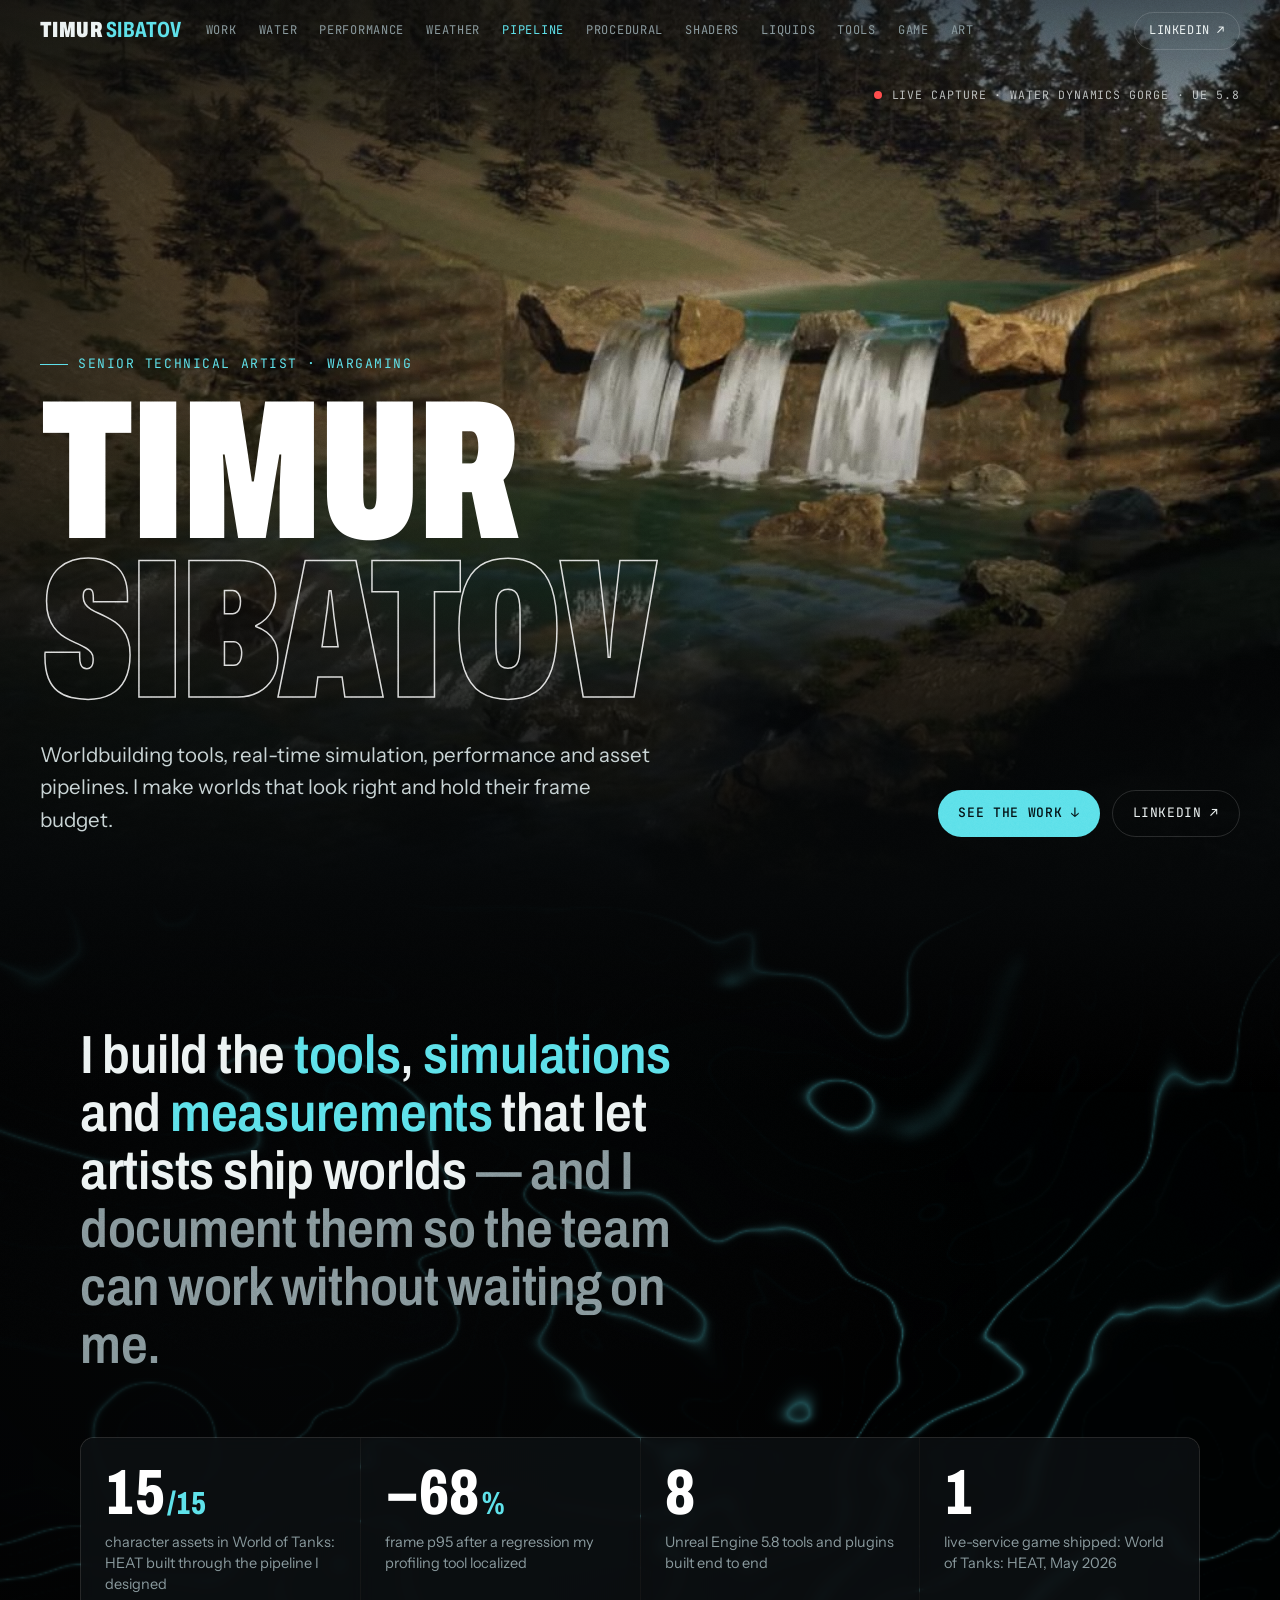
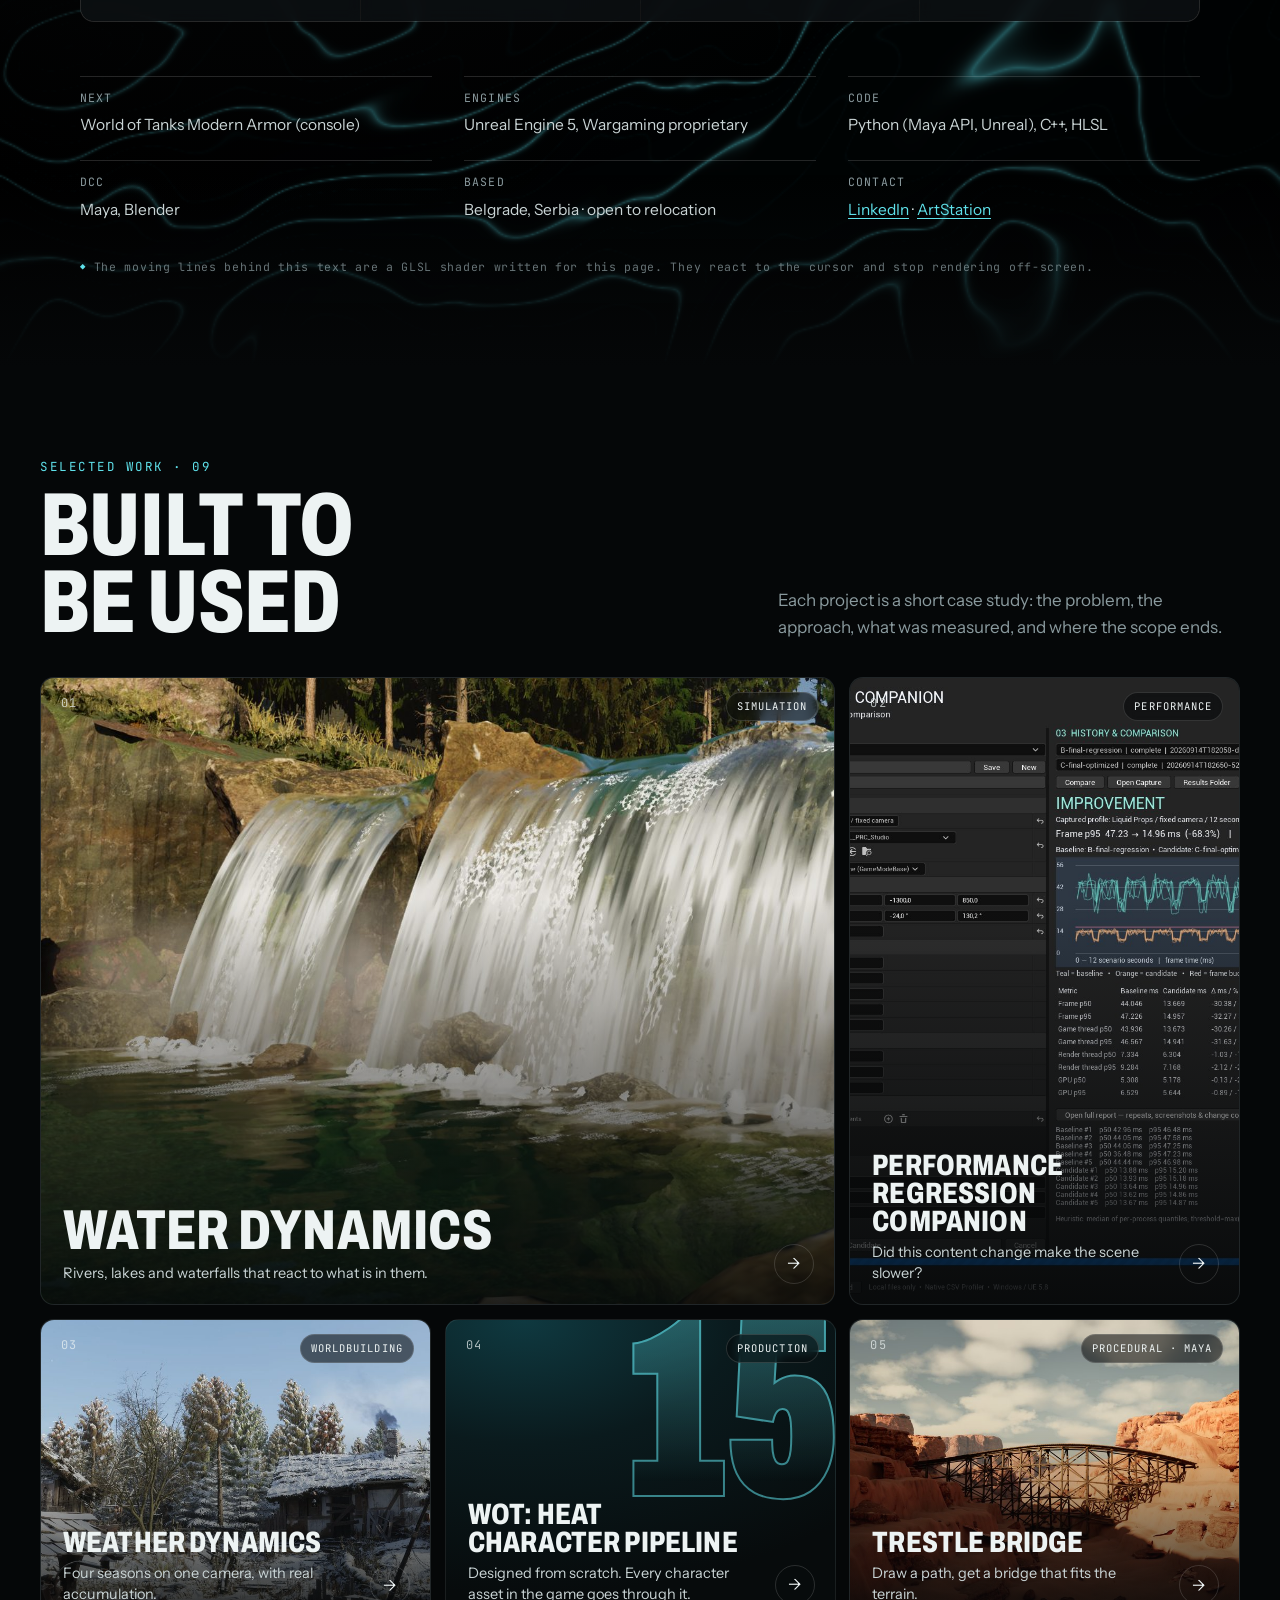
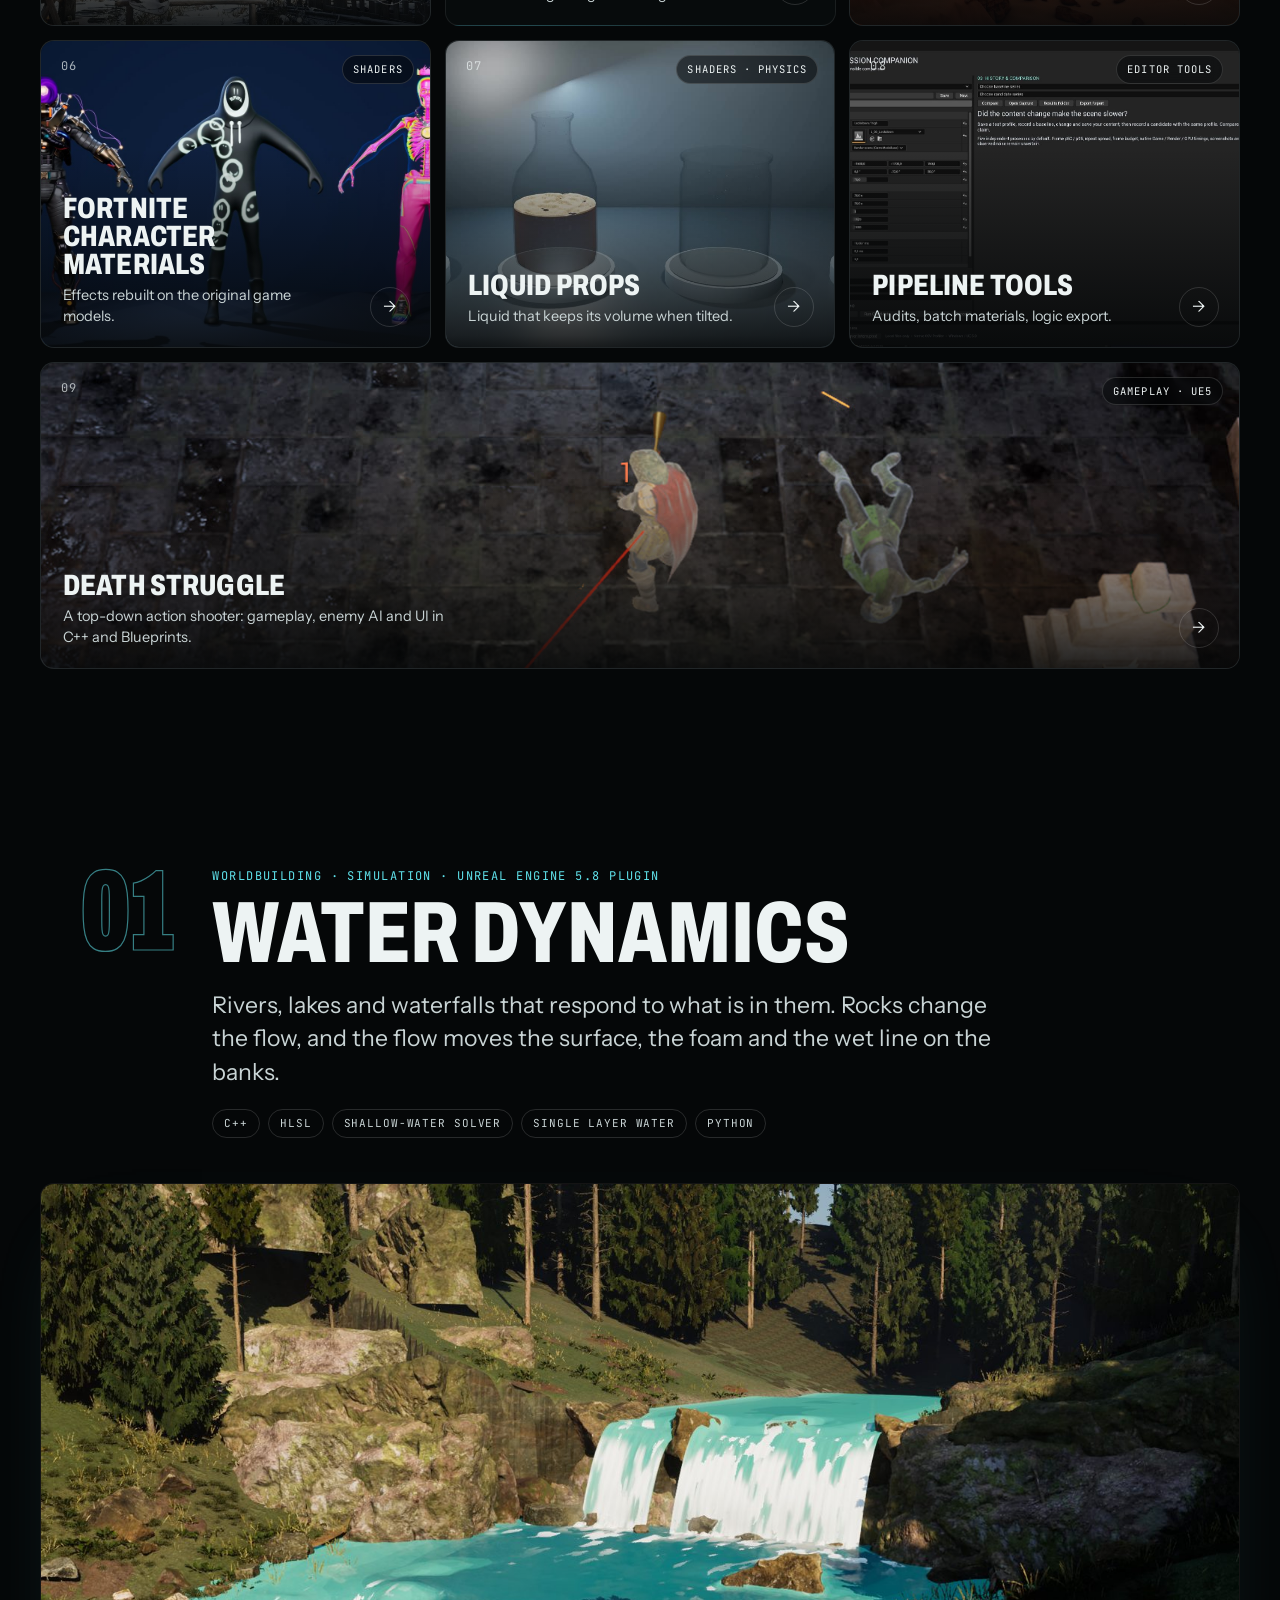
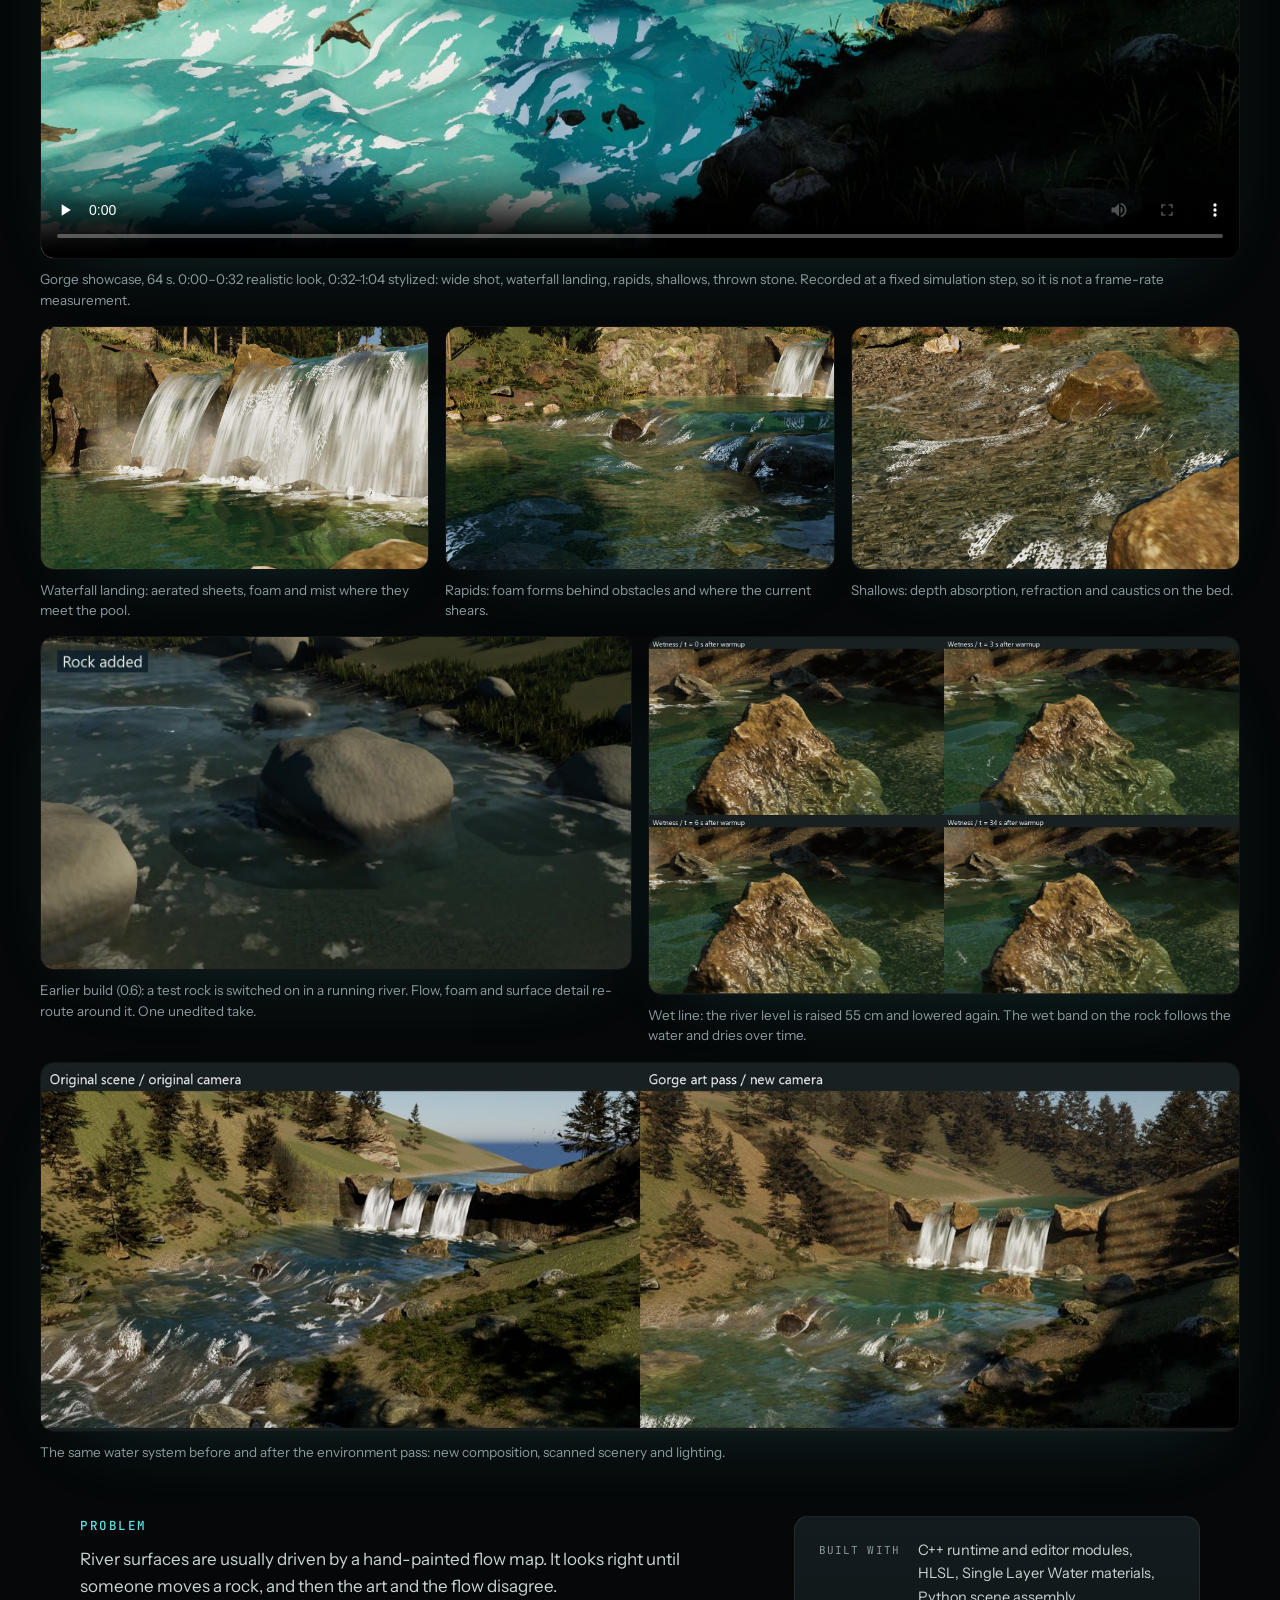
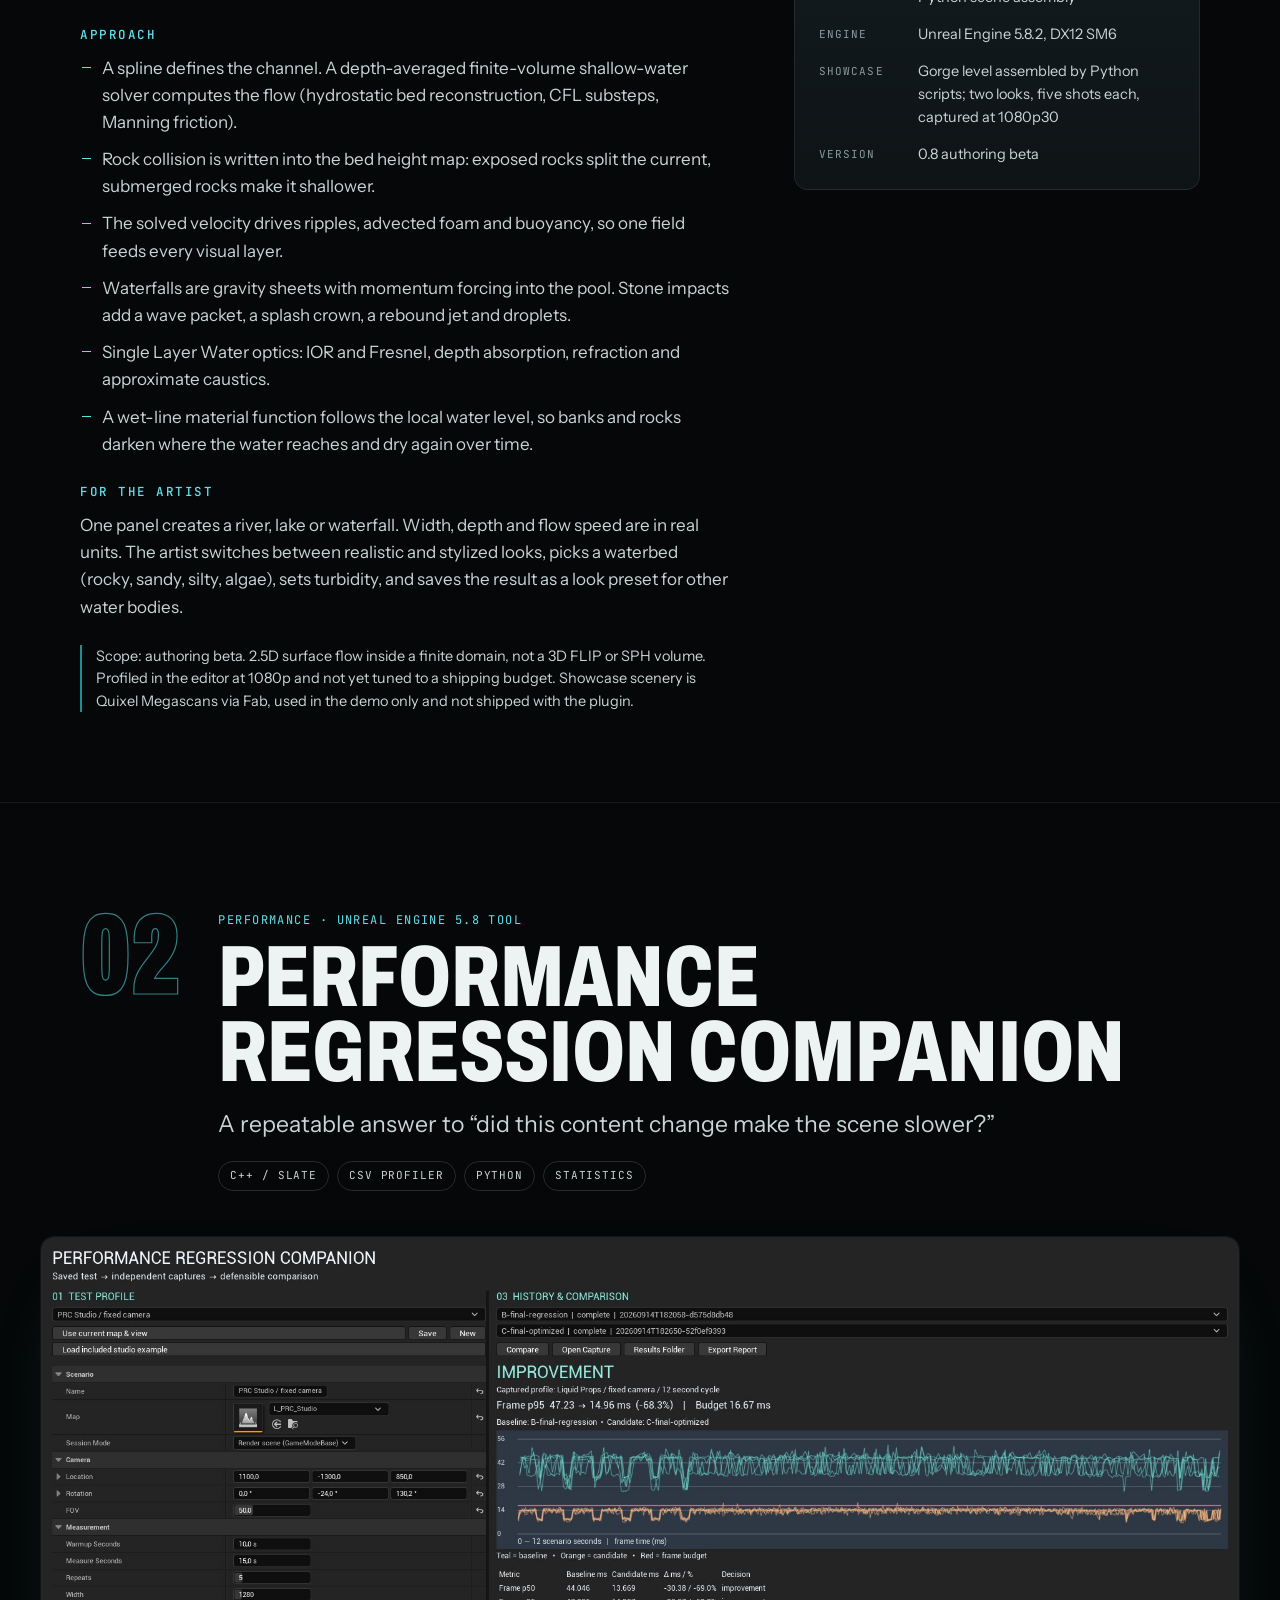
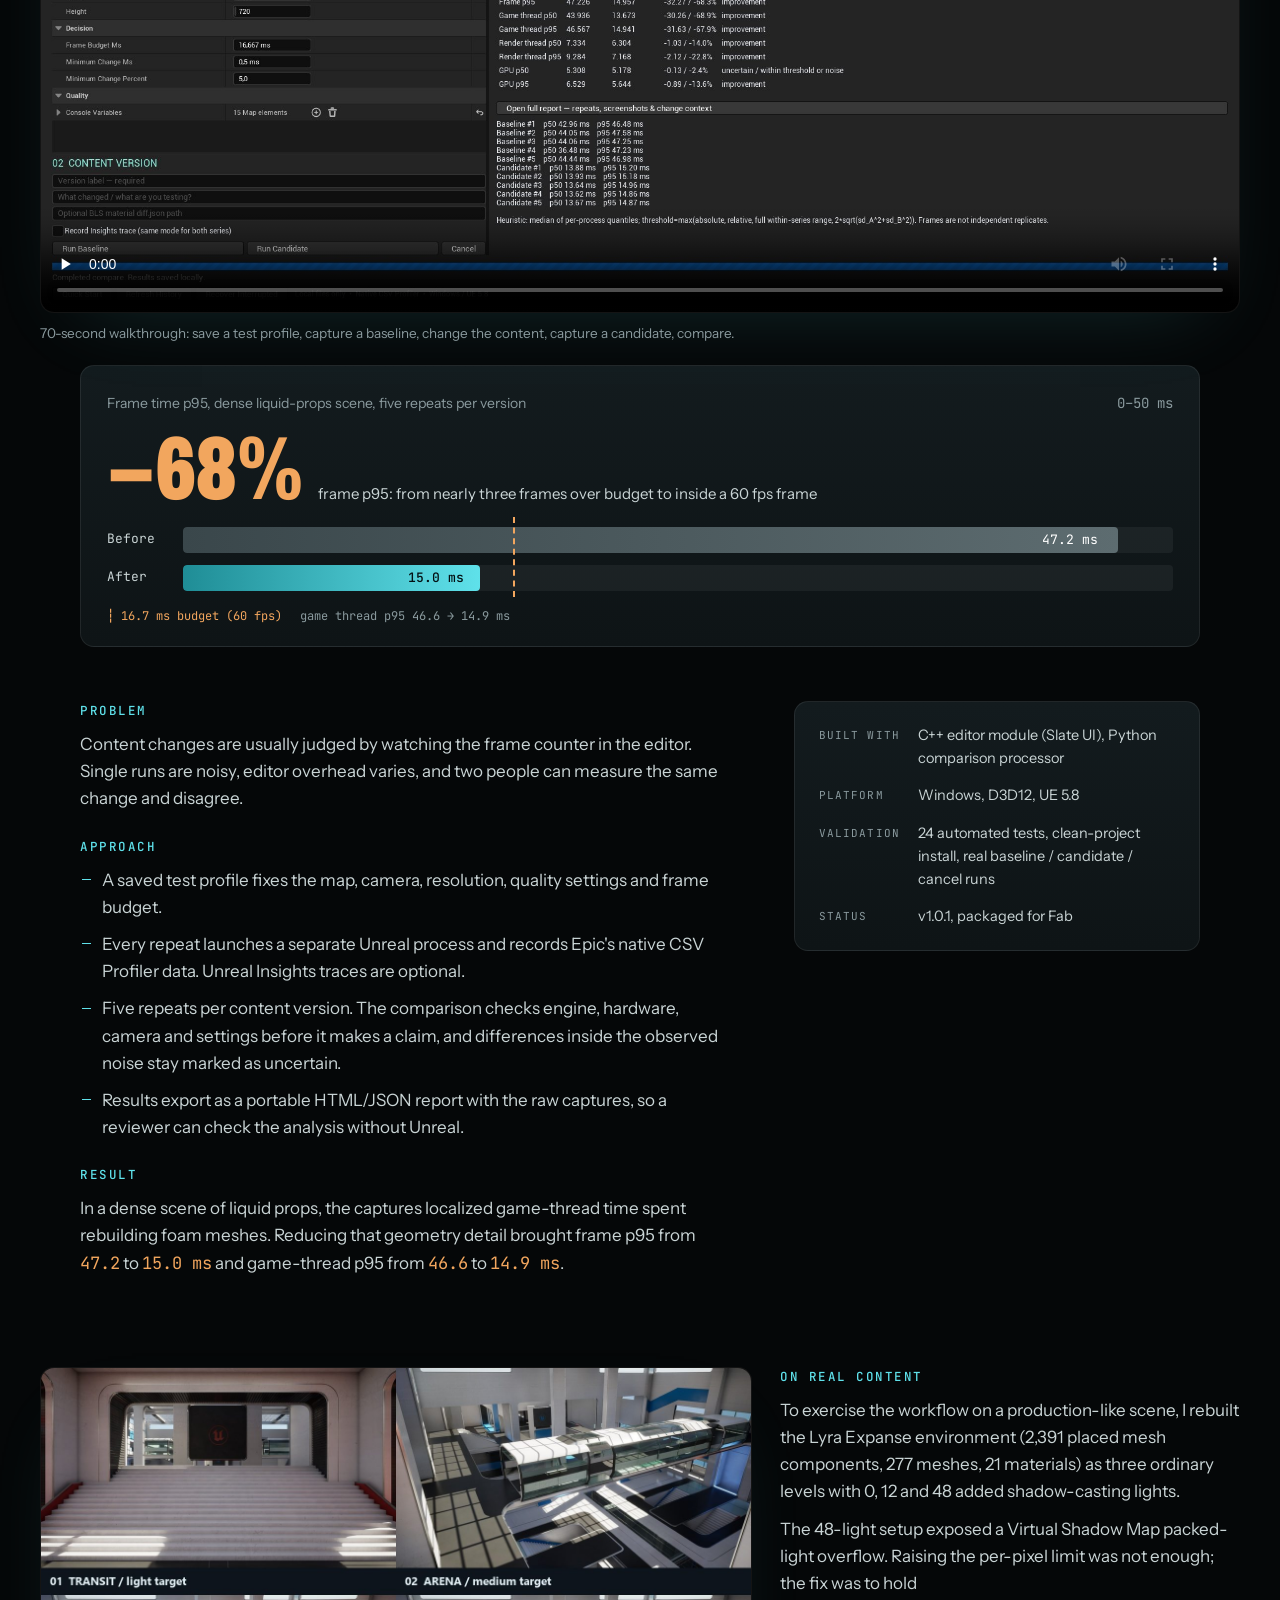
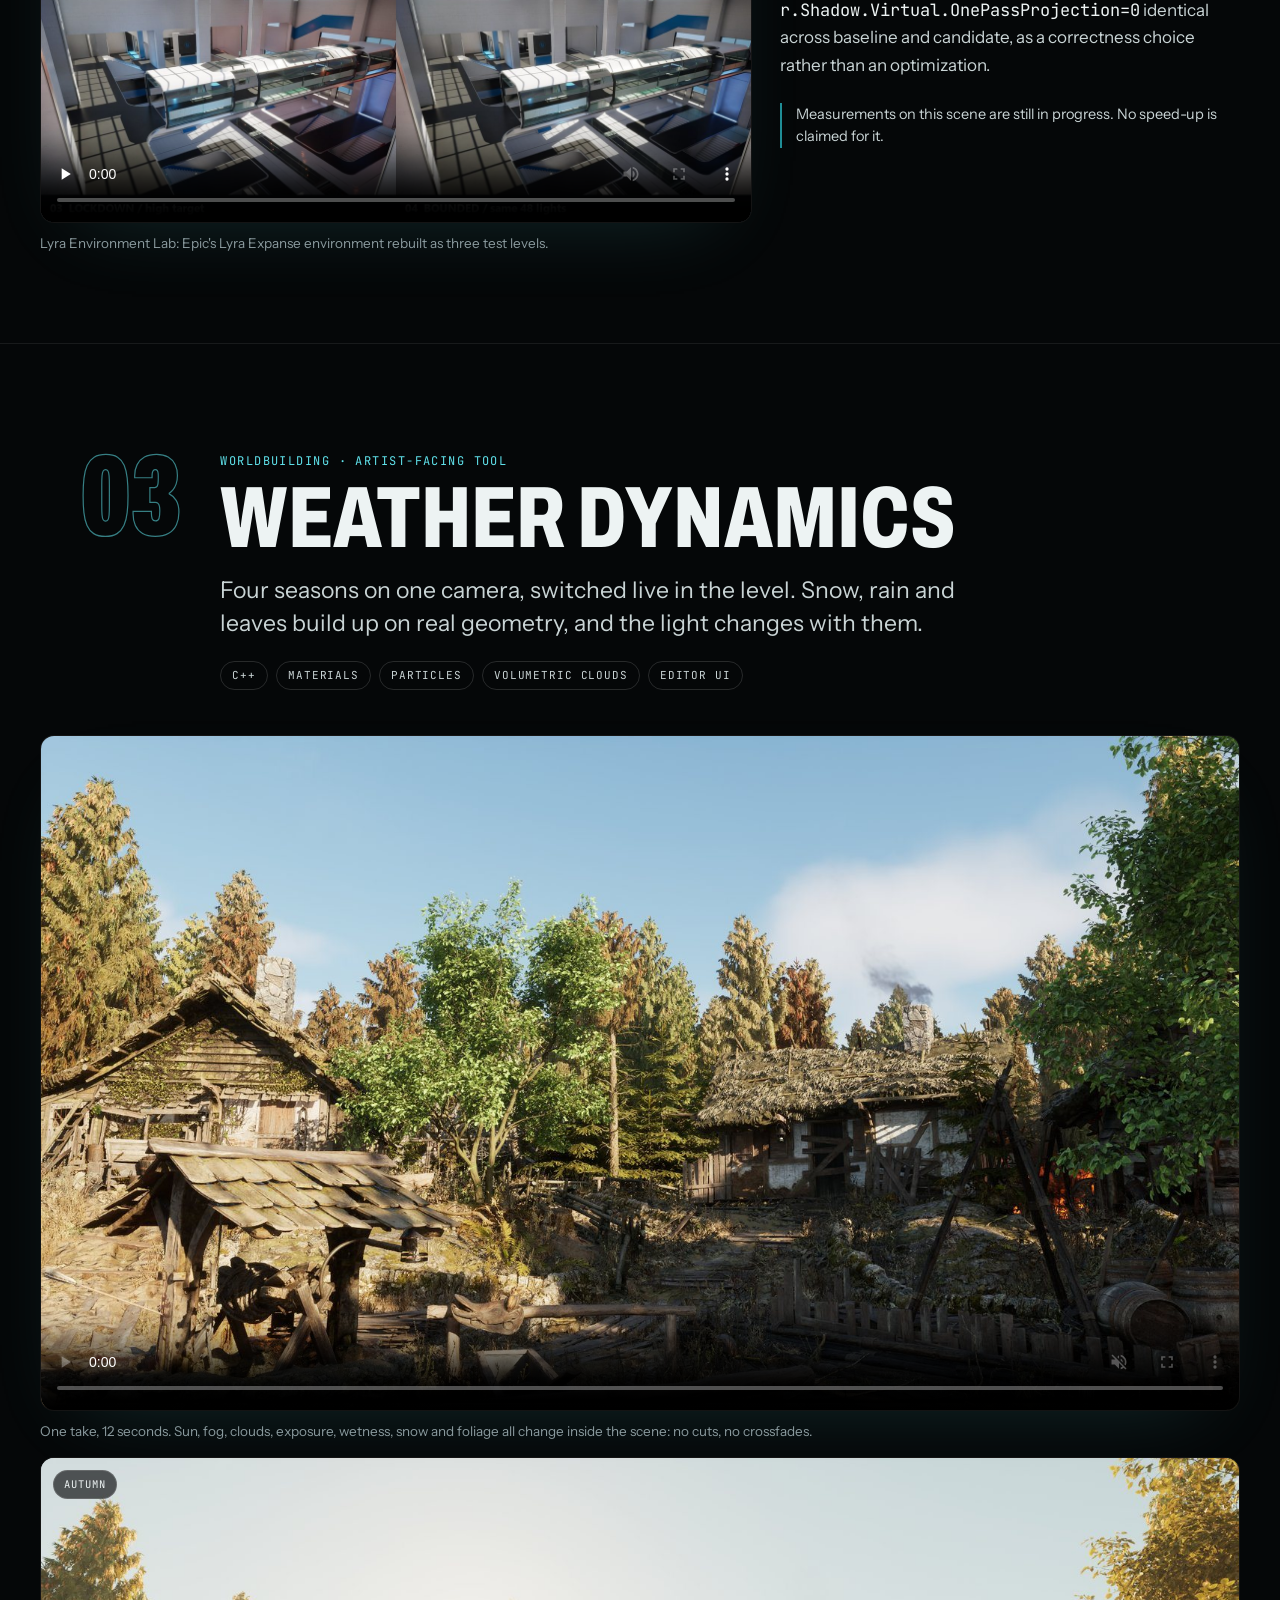
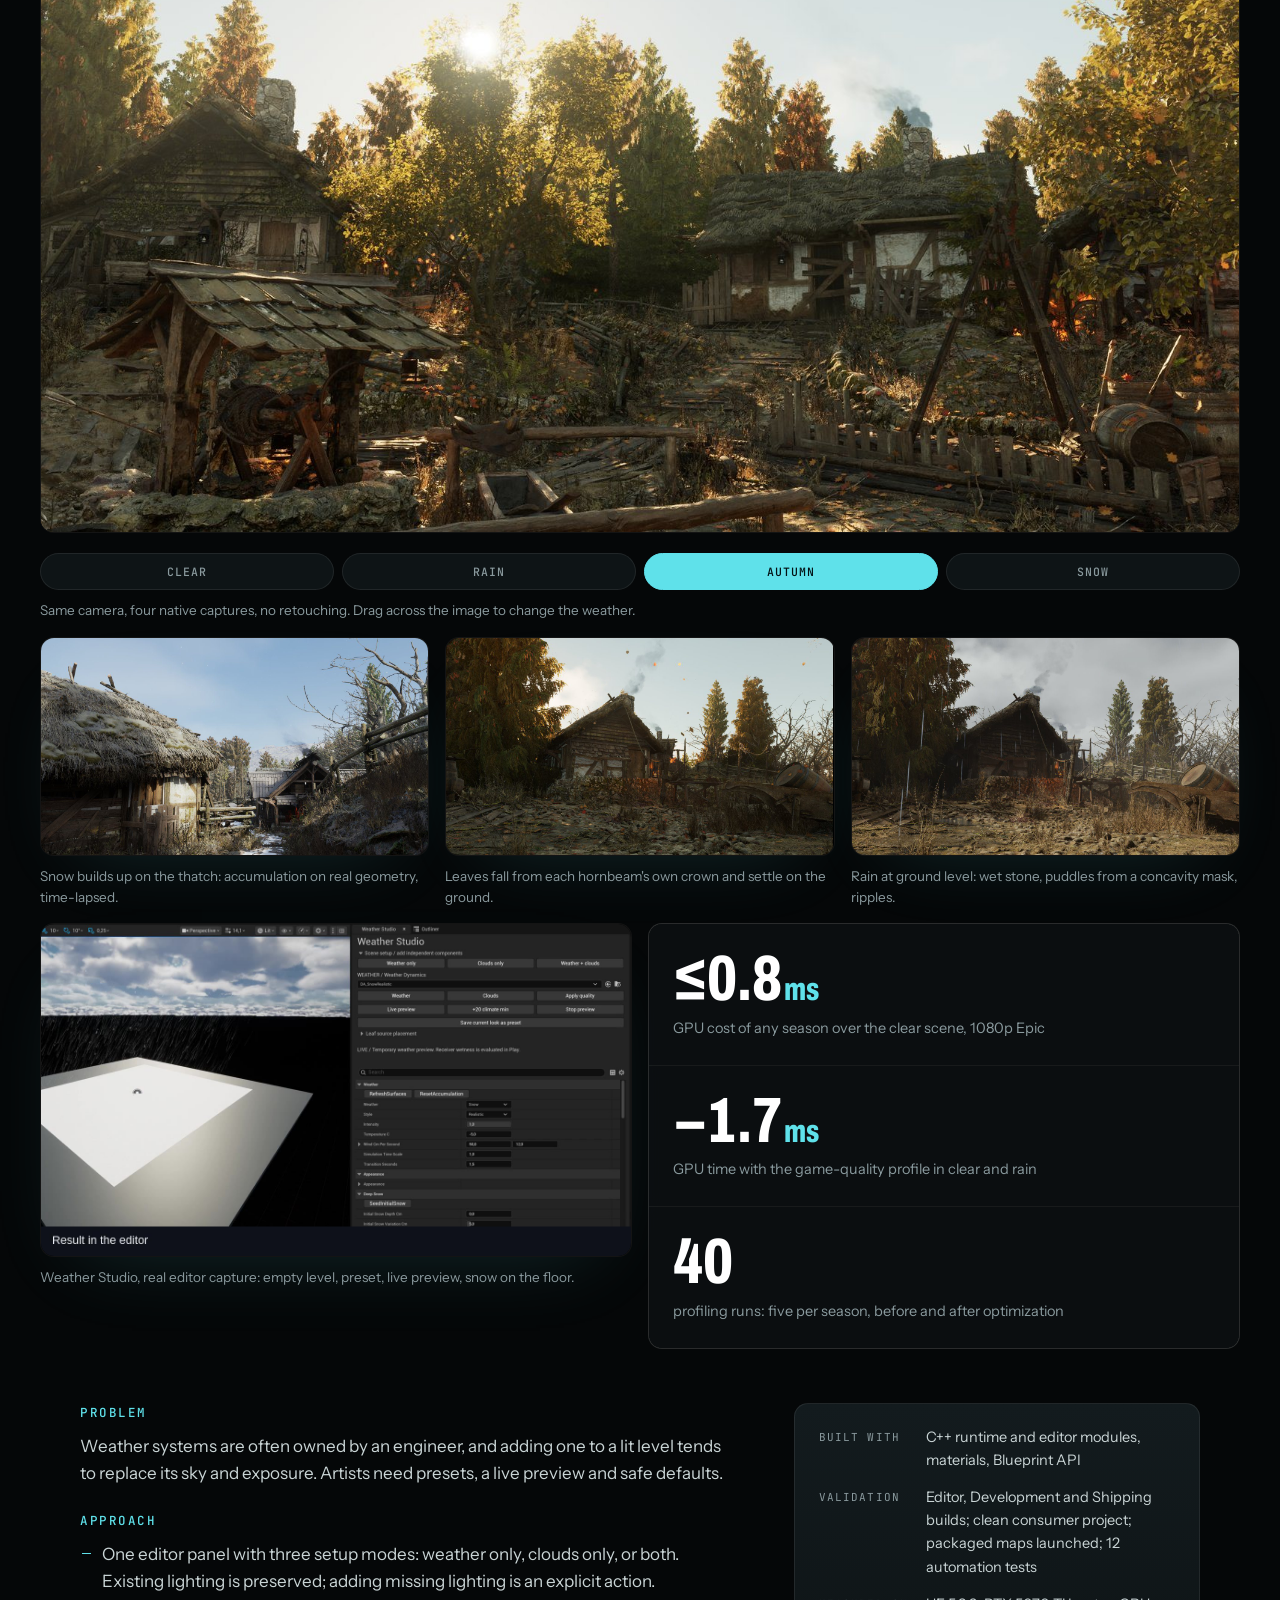
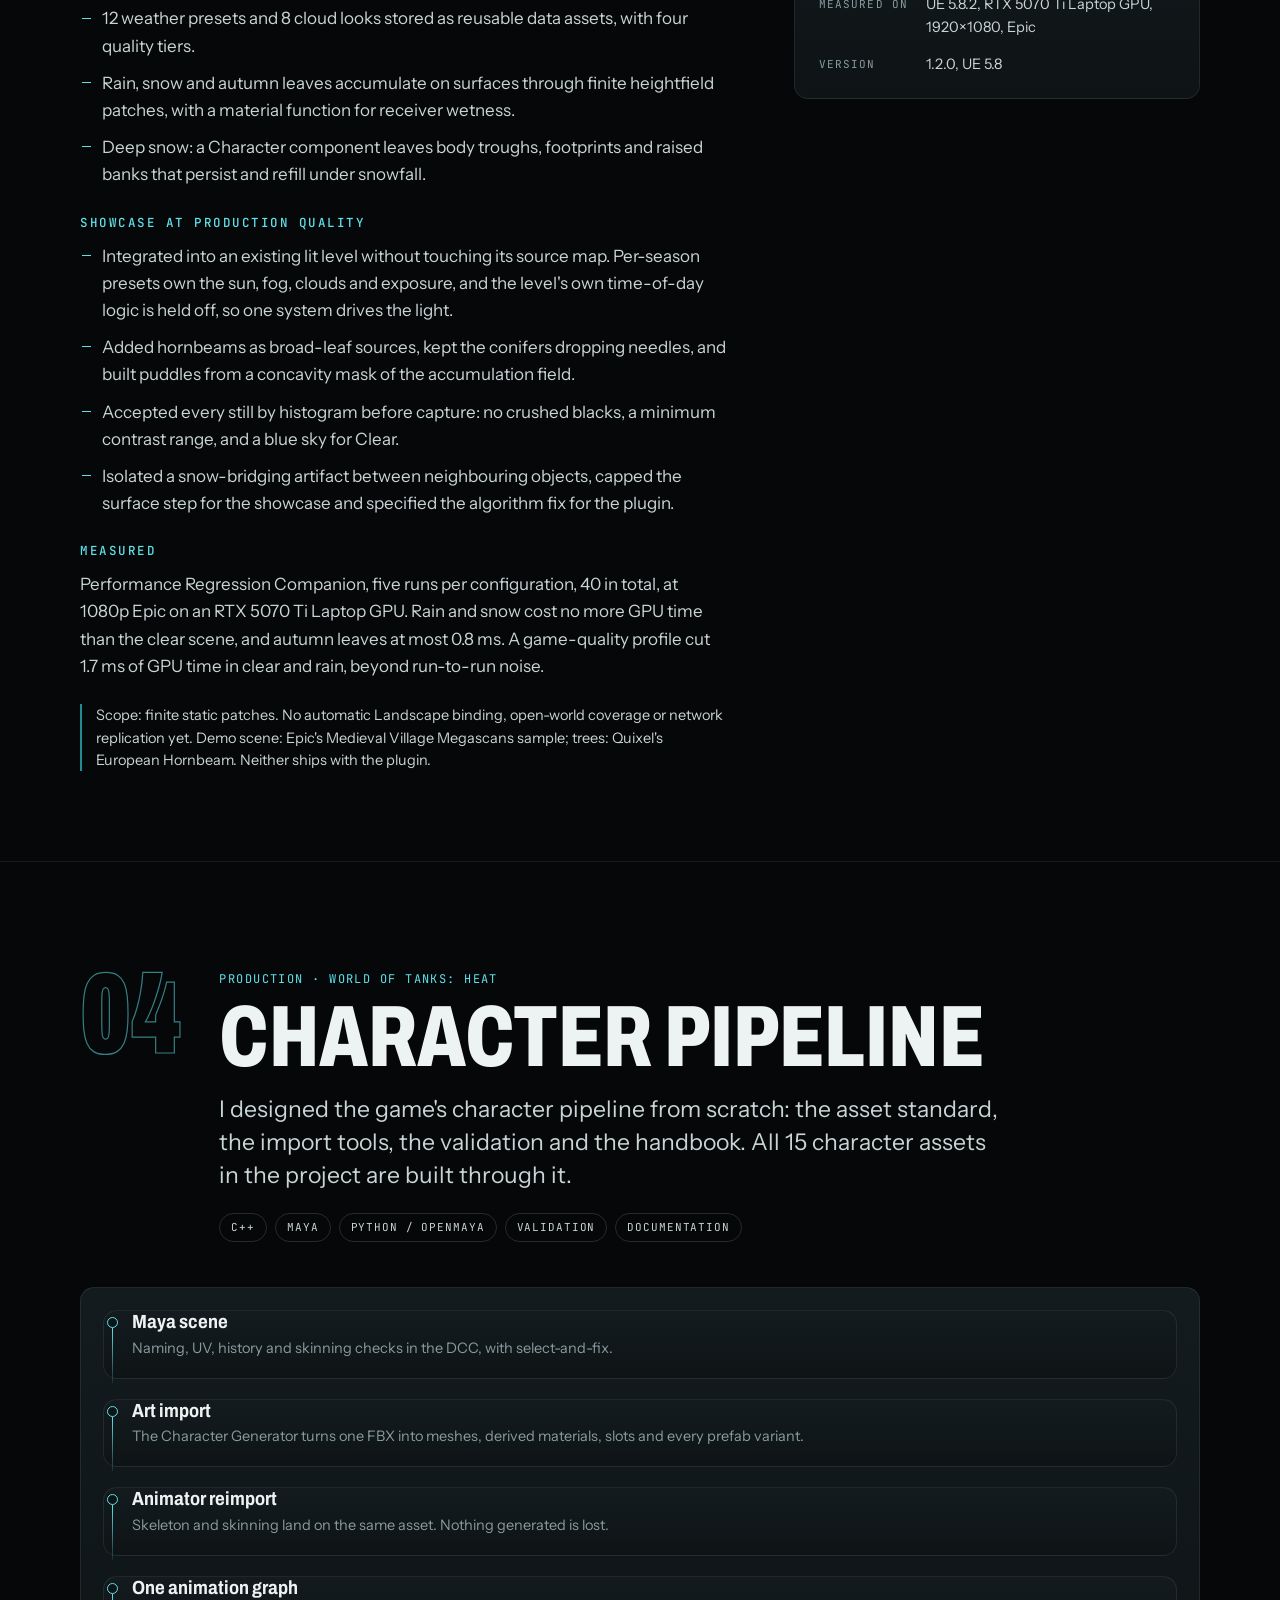
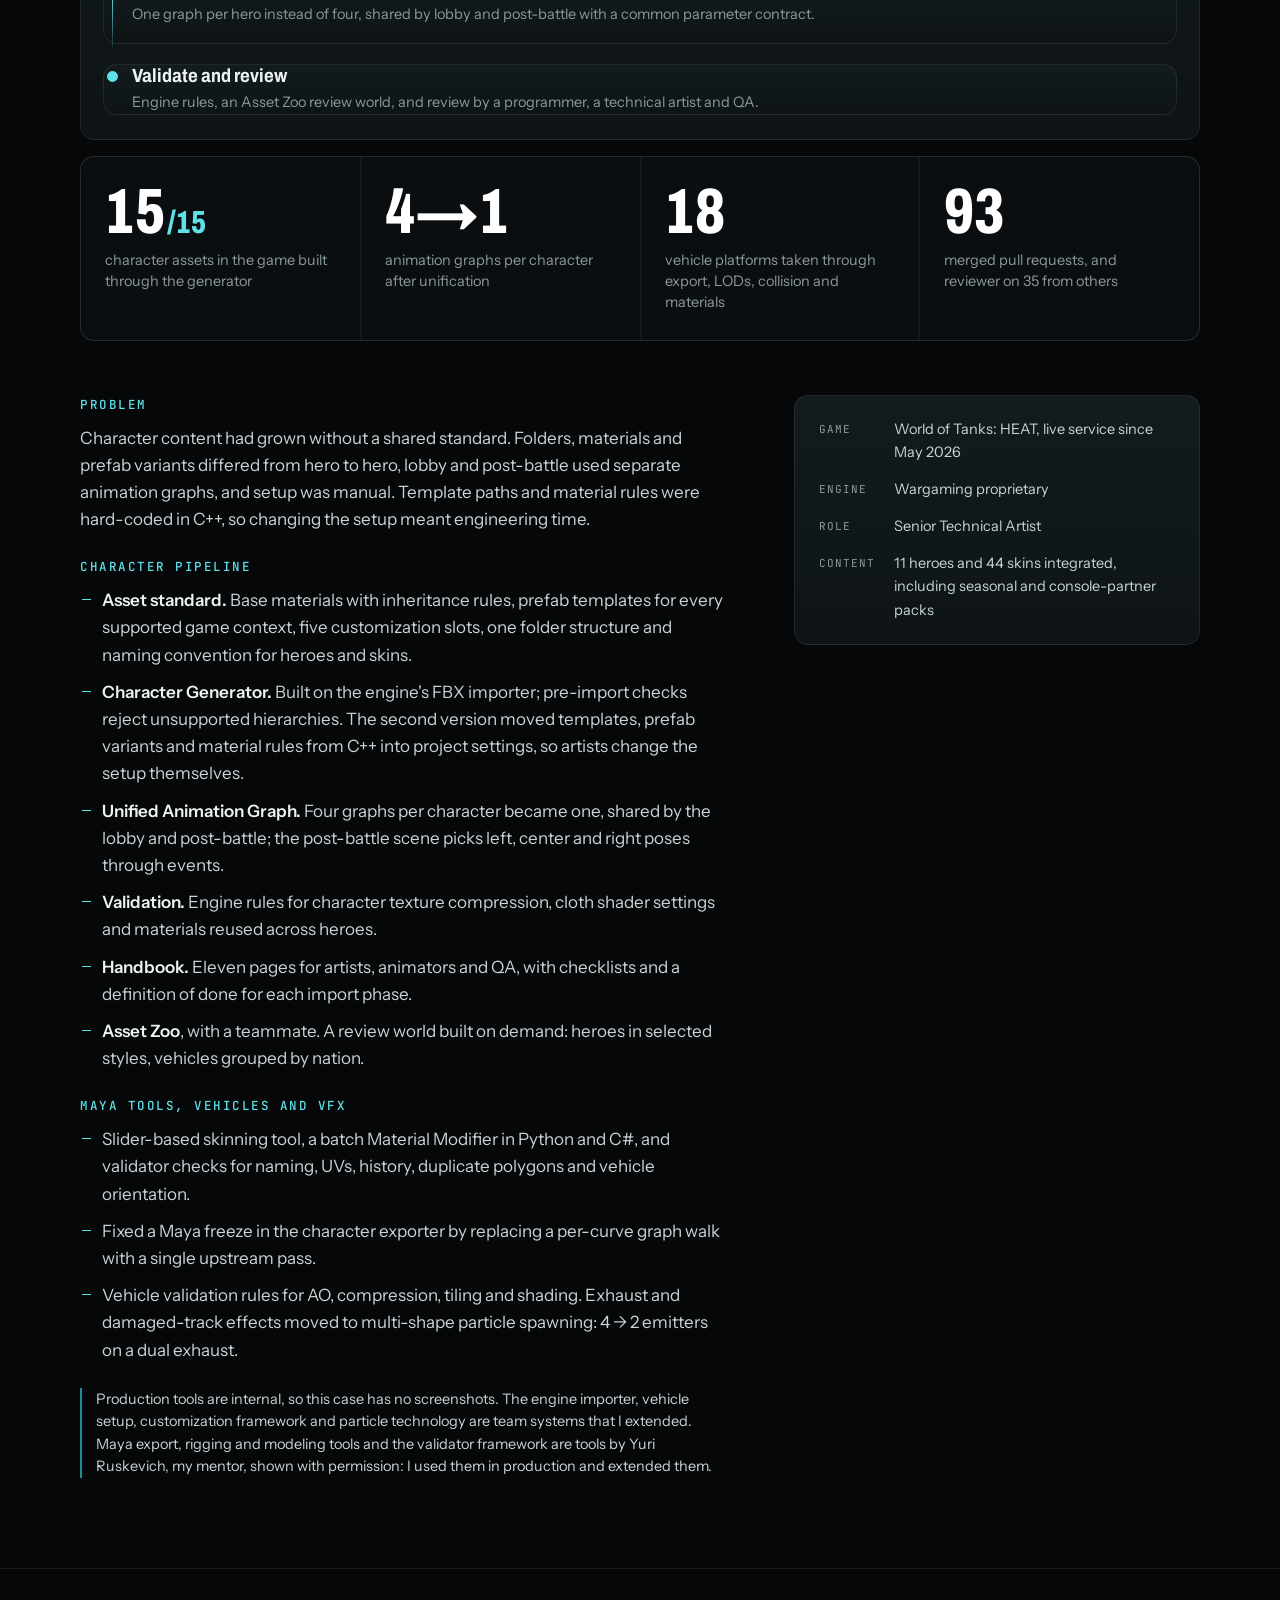
==== index.html @ c43cb173 "Trestle Bridge: red canyon environment (work in progress)" ====
<!doctype html>
<html lang="en">
<head>
<meta charset="utf-8">
<meta name="viewport" content="width=device-width, initial-scale=1, viewport-fit=cover">
<title>Timur Sibatov · Technical Artist</title>
<meta name="description" content="Senior Technical Artist. Worldbuilding tools, real-time water and weather, performance measurement and asset pipelines in Unreal Engine 5 and Maya.">
<meta name="theme-color" content="#050708">
<meta property="og:type" content="website">
<meta property="og:title" content="Timur Sibatov · Technical Artist">
<meta property="og:description" content="Worldbuilding tools, real-time water and weather, performance measurement and asset pipelines.">
<meta property="og:image" content="https://tsibatov.github.io/assets/img/og.jpg">
<meta property="og:url" content="https://tsibatov.github.io/">
<meta name="twitter:card" content="summary_large_image">
<link rel="icon" href="data:image/svg+xml,%3Csvg xmlns='http://www.w3.org/2000/svg' viewBox='0 0 32 32'%3E%3Crect width='32' height='32' rx='7' fill='%23050708'/%3E%3Ctext x='16' y='22' font-family='Arial' font-weight='800' font-size='15' text-anchor='middle' fill='%235FE1EA'%3ETS%3C/text%3E%3C/svg%3E">
<link rel="preconnect" href="https://fonts.googleapis.com">
<link rel="preconnect" href="https://fonts.gstatic.com" crossorigin>
<link href="https://fonts.googleapis.com/css2?family=Archivo:wdth,wght@62..125,400..900&family=Instrument+Sans:wght@400;500;600&family=JetBrains+Mono:wght@400;500&display=swap" rel="stylesheet">
<script>document.documentElement.classList.add('js')</script>
<style>
:root{
  --bg:#050708; --bg-2:#0A0F11; --surface:#0E1416; --surface-2:#131B1E;
  --ink:#EDF3F3; --ink-2:#C9D4D5; --muted:#8A9A9E; --rule:rgba(255,255,255,.08); --rule-2:rgba(255,255,255,.14);
  --accent:#5FE1EA; --accent-deep:#1F8D96; --metric:#F2A65E;
  --display:"Archivo","Arial Narrow",Impact,sans-serif;
  --body:"Instrument Sans","Segoe UI",system-ui,sans-serif;
  --mono:"JetBrains Mono",ui-monospace,Consolas,monospace;
  --wrap:1200px; --wide:1440px; --gutter:clamp(16px,4vw,40px);
  color-scheme:dark;
}
*,*::before,*::after{box-sizing:border-box}
html{scroll-behavior:smooth;scroll-padding-top:70px;background:var(--bg)}
body{margin:0;background:var(--bg);color:var(--ink);font-family:var(--body);font-size:17px;line-height:1.6;-webkit-font-smoothing:antialiased;overflow-x:hidden}
img,video,canvas{display:block;max-width:100%}
a{color:var(--accent);text-underline-offset:3px}
a:focus-visible,button:focus-visible,input:focus-visible{outline:2px solid var(--accent);outline-offset:3px}
h1,h2,h3{font-family:var(--display);margin:0;text-wrap:balance}
p{margin:0}
.mono{font-family:var(--mono)}
.wrap{max-width:var(--wrap);margin:0 auto;padding-inline:var(--gutter)}
.wide{max-width:var(--wide);margin:0 auto;padding-inline:var(--gutter)}
::selection{background:var(--accent);color:#031013}

/* film grain over everything */
body::after{content:"";position:fixed;inset:-50%;z-index:100;pointer-events:none;background:url(assets/img/grain.png);opacity:.05;mix-blend-mode:overlay}

/* scroll progress */
.progress{position:fixed;top:0;left:0;height:2px;width:100%;transform-origin:0 50%;transform:scaleX(0);background:linear-gradient(90deg,var(--accent-deep),var(--accent));z-index:60}

/* top bar */
.topbar{position:fixed;top:0;left:0;right:0;z-index:50;transition:background .3s,border-color .3s,backdrop-filter .3s;border-bottom:1px solid transparent}
.topbar.solid{background:rgba(5,7,8,.72);backdrop-filter:blur(14px) saturate(1.4);-webkit-backdrop-filter:blur(14px) saturate(1.4);border-color:var(--rule)}
.topbar .bar{max-width:var(--wide);margin:0 auto;padding-inline:var(--gutter);display:flex;align-items:center;gap:24px;height:62px}
.brand{font-family:var(--display);font-weight:900;font-stretch:70%;font-size:22px;letter-spacing:.02em;text-transform:uppercase;color:var(--ink);text-decoration:none;white-space:nowrap}
.brand b{color:var(--accent)}
.topbar nav{display:flex;gap:22px;flex:1;min-width:0;overflow-x:auto;scrollbar-width:none;font-family:var(--mono);font-size:12px;letter-spacing:.06em;text-transform:uppercase;-webkit-mask-image:linear-gradient(90deg,#000 90%,transparent);mask-image:linear-gradient(90deg,#000 90%,transparent)}
.topbar nav::-webkit-scrollbar{display:none}
.topbar nav a{color:var(--muted);text-decoration:none;white-space:nowrap;padding-block:6px;transition:color .2s}
.topbar nav a:hover{color:var(--ink)}
.topbar nav a.on{color:var(--accent)}

.btn{display:inline-flex;align-items:center;gap:10px;font-family:var(--mono);font-size:13px;letter-spacing:.05em;text-transform:uppercase;text-decoration:none;border-radius:999px;padding:12px 20px;transition:background .25s,color .25s,border-color .25s,transform .25s;white-space:nowrap}
.btn.primary{background:var(--accent);color:#031013;font-weight:500}
.btn.primary:hover{background:#fff;transform:translateY(-1px)}
.btn.ghost{border:1px solid var(--rule-2);color:var(--ink)}
.btn.ghost:hover{border-color:var(--accent);color:var(--accent)}
.btn.small{padding:8px 14px;font-size:12px}

/* HERO */
.hero{position:relative;min-height:100vh;min-height:100svh;display:flex;flex-direction:column;justify-content:flex-end;overflow:hidden;isolation:isolate}
.hero video{position:absolute;inset:0;width:100%;height:100%;object-fit:cover;z-index:-2;transform:scale(1.04);transition:transform 1.4s ease}
.hero.ready video{transform:scale(1)}
.hero::before{content:"";position:absolute;inset:0;z-index:-1;background:
  linear-gradient(180deg,rgba(5,7,8,.55) 0%,rgba(5,7,8,0) 22%,rgba(5,7,8,0) 45%,rgba(5,7,8,.75) 78%,var(--bg) 100%),
  linear-gradient(90deg,rgba(5,7,8,.7) 0%,rgba(5,7,8,.15) 55%,rgba(5,7,8,0) 100%)}
.hero-inner{width:100%;max-width:var(--wide);margin:0 auto;padding:0 var(--gutter) clamp(36px,7vh,80px)}
.kicker{font-family:var(--mono);font-size:13px;letter-spacing:.12em;text-transform:uppercase;color:var(--accent);display:flex;align-items:center;gap:10px}
.kicker::before{content:"";width:28px;height:1px;background:var(--accent)}
.hero h1{font-weight:900;font-stretch:62%;text-transform:uppercase;font-size:clamp(76px,15.5vw,248px);line-height:.8;letter-spacing:-.01em;margin-top:18px;color:#fff}
.hero h1 span{display:block}
.hero h1 .outline{color:transparent;-webkit-text-stroke:1.5px rgba(255,255,255,.85)}
.hero-row{display:flex;justify-content:space-between;align-items:flex-end;gap:28px;flex-wrap:wrap;margin-top:28px}
.hero-role{font-size:clamp(17px,1.6vw,21px);max-width:44ch;color:var(--ink-2)}
.hero-cta{display:flex;gap:12px;flex-wrap:wrap}
.now{position:absolute;right:var(--gutter);top:86px;font-family:var(--mono);font-size:11.5px;letter-spacing:.08em;text-transform:uppercase;color:rgba(237,243,243,.75);display:flex;align-items:center;gap:10px;max-width:60vw;text-align:right}
.dot{width:8px;height:8px;border-radius:50%;background:#FF4D4D;box-shadow:0 0 0 0 rgba(255,77,77,.6);animation:pulse 2s infinite;flex:none}
@keyframes pulse{0%{box-shadow:0 0 0 0 rgba(255,77,77,.55)}70%{box-shadow:0 0 0 10px rgba(255,77,77,0)}100%{box-shadow:0 0 0 0 rgba(255,77,77,0)}}

/* reveal */
.js [data-reveal]{opacity:0;transform:translateY(28px);transition:opacity .9s cubic-bezier(.2,.7,.2,1),transform .9s cubic-bezier(.2,.7,.2,1)}
.js [data-reveal].in{opacity:1;transform:none}
.js .hero [data-reveal]{transition-duration:1.2s}

/* sections with the shader background */
.shaded{position:relative;isolation:isolate;overflow:hidden}
.shaded canvas{position:absolute;inset:0;width:100%;height:100%;z-index:-2;opacity:0;transition:opacity 1.5s}
.shaded canvas.live{opacity:1}
.shaded::after{content:"";position:absolute;inset:0;z-index:-1;pointer-events:none;background:linear-gradient(180deg,var(--bg) 0%,rgba(5,7,8,0) 18%,rgba(5,7,8,0) 82%,var(--bg) 100%)}
.shaded::before{content:"";position:absolute;inset:0;z-index:-1;pointer-events:none;background:radial-gradient(70% 60% at 22% 38%,rgba(5,7,8,.78) 0%,rgba(5,7,8,.35) 55%,rgba(5,7,8,0) 80%)}
.contact.shaded::before{background:radial-gradient(70% 70% at 25% 55%,rgba(5,7,8,.7) 0%,rgba(5,7,8,.3) 55%,rgba(5,7,8,0) 80%)}
.about{padding-block:clamp(90px,14vh,160px) clamp(70px,10vh,120px)}
.statement{font-family:var(--display);font-weight:600;font-stretch:85%;font-size:clamp(30px,4.2vw,60px);line-height:1.08;max-width:24ch;letter-spacing:-.005em}
.statement em{font-style:normal;color:var(--accent)}
.statement .dim{color:var(--muted)}
.stats{display:grid;grid-template-columns:repeat(4,minmax(0,1fr));gap:1px;margin-top:clamp(48px,7vh,80px);background:var(--rule);border:1px solid var(--rule);border-radius:14px;overflow:hidden}
.stat{background:rgba(9,13,15,.82);backdrop-filter:blur(6px);-webkit-backdrop-filter:blur(6px);padding:26px 24px;display:flex;flex-direction:column;gap:10px}
.stat b{font-family:var(--display);font-weight:800;font-stretch:70%;font-size:clamp(46px,5vw,72px);line-height:.9;color:#fff;font-variant-numeric:tabular-nums}
.stat b small{font-size:.5em;color:var(--accent);margin-left:2px}
.stat span{font-size:14.5px;color:var(--muted);line-height:1.45}
.facts{display:grid;grid-template-columns:repeat(3,minmax(0,1fr));gap:22px 32px;margin:clamp(40px,6vh,64px) 0 0}
.facts div{border-top:1px solid var(--rule-2);padding-top:12px}
.facts dt{font-family:var(--mono);font-size:11.5px;letter-spacing:.1em;text-transform:uppercase;color:var(--muted)}
.facts dd{margin:6px 0 0;font-size:15.5px;color:var(--ink-2)}
.shader-note{margin-top:36px;font-size:11.5px;letter-spacing:.06em;color:rgba(138,154,158,.75);display:flex;gap:8px;align-items:center}
.shader-note::before{content:"◆";color:var(--accent);font-size:9px}

/* section heads */
.sec-head{display:flex;justify-content:space-between;align-items:flex-end;gap:24px;flex-wrap:wrap;margin-bottom:36px}
.sec-head .label{font-family:var(--mono);font-size:12.5px;letter-spacing:.12em;text-transform:uppercase;color:var(--accent)}
.sec-head h2{font-weight:800;font-stretch:72%;text-transform:uppercase;font-size:clamp(44px,7vw,104px);line-height:.86;margin-top:10px}
.sec-head p{max-width:42ch;color:var(--muted)}

/* WORK grid */
.work{padding-block:clamp(60px,10vh,120px)}
.bento{display:grid;grid-template-columns:repeat(6,minmax(0,1fr));grid-auto-rows:clamp(220px,24vw,330px);gap:14px}
.card{position:relative;border-radius:14px;overflow:hidden;background:var(--surface);text-decoration:none;color:var(--ink);isolation:isolate;border:1px solid var(--rule);grid-column:span 2}
.card.c4{grid-column:span 4;grid-row:span 2}
.card.c2t{grid-column:span 2;grid-row:span 2}
.card img,.card video{position:absolute;inset:0;width:100%;height:100%;object-fit:cover;z-index:-2;transition:transform 1s cubic-bezier(.2,.7,.2,1),opacity .5s}
.card video{opacity:0}
.card.playing video{opacity:1}
.card:hover img,.card:hover video{transform:scale(1.045)}
.card::after{content:"";position:absolute;inset:0;z-index:-1;background:linear-gradient(180deg,rgba(5,7,8,0) 35%,rgba(5,7,8,.88) 100%)}
.card .meta{position:absolute;left:0;right:64px;bottom:0;padding:20px 22px;display:flex;flex-direction:column;gap:6px}
.card .num{position:absolute;top:16px;left:20px;font-family:var(--mono);font-size:12px;letter-spacing:.1em;color:rgba(237,243,243,.7)}
.card .tag{position:absolute;top:14px;right:16px;font-family:var(--mono);font-size:10.5px;letter-spacing:.1em;text-transform:uppercase;color:var(--ink);background:rgba(5,7,8,.55);border:1px solid var(--rule-2);border-radius:999px;padding:5px 10px;backdrop-filter:blur(6px);-webkit-backdrop-filter:blur(6px)}
.card strong{font-family:var(--display);font-weight:800;font-stretch:75%;text-transform:uppercase;font-size:clamp(24px,2.3vw,34px);line-height:.95;letter-spacing:.005em}
.card.c4 strong{font-size:clamp(34px,4.4vw,64px)}
.card .meta span{font-size:14.5px;color:var(--ink-2);max-width:40ch;line-height:1.45}
.card .go{position:absolute;right:20px;bottom:20px;width:40px;height:40px;border-radius:50%;border:1px solid var(--rule-2);display:grid;place-items:center;font-size:16px;transition:background .3s,color .3s,transform .3s}
.card:hover .go{background:var(--accent);color:#031013;border-color:var(--accent);transform:rotate(-45deg)}
.card.type{background:radial-gradient(120% 90% at 20% 0%,#0F3940 0%,#0A1A1D 45%,#070B0C 100%);container-type:size}
.card.type::after{display:none}
.card.type .big{position:absolute;right:-.02em;top:-.06em;z-index:-1;font-family:var(--display);font-weight:900;font-stretch:62%;font-size:220px;font-size:min(86cqh,70cqw);line-height:.8;color:transparent;-webkit-text-stroke:2px rgba(95,225,234,.55);background:linear-gradient(180deg,rgba(95,225,234,.35),rgba(95,225,234,0) 85%);-webkit-background-clip:text;background-clip:text;pointer-events:none}

/* CASES */
.case{padding-block:clamp(80px,12vh,140px) 0;position:relative}
.case + .case{border-top:1px solid var(--rule)}
.case-head{display:grid;grid-template-columns:auto minmax(0,1fr);gap:clamp(18px,3vw,44px);align-items:start;margin-bottom:clamp(30px,5vh,48px)}
.case-num{font-family:var(--display);font-weight:900;font-stretch:62%;font-size:clamp(70px,9vw,140px);line-height:.78;color:transparent;-webkit-text-stroke:1.2px rgba(95,225,234,.55)}
.eyebrow{font-family:var(--mono);font-size:12px;letter-spacing:.12em;text-transform:uppercase;color:var(--accent)}
.case h2{font-weight:800;font-stretch:72%;text-transform:uppercase;font-size:clamp(46px,6.8vw,100px);line-height:.86;margin-top:10px}
.oneliner{font-size:clamp(18px,1.9vw,23px);max-width:52ch;color:var(--ink-2);margin-top:18px;line-height:1.45}
.tags{list-style:none;padding:0;margin:20px 0 0;display:flex;flex-wrap:wrap;gap:8px}
.tags li{font-family:var(--mono);font-size:11px;letter-spacing:.08em;text-transform:uppercase;border:1px solid var(--rule-2);border-radius:999px;padding:5px 11px;color:var(--ink-2)}

.frame{border-radius:14px;overflow:hidden;background:#000;border:1px solid var(--rule);box-shadow:0 30px 80px -40px rgba(95,225,234,.18)}
.frame video,.frame img{width:100%;height:auto}
figure{margin:0;display:flex;flex-direction:column;gap:10px;min-width:0}
figcaption{font-size:13.5px;color:var(--muted);line-height:1.5}
figure img[data-full]{cursor:zoom-in}
.media{display:flex;flex-direction:column;gap:16px}
.row2{display:grid;grid-template-columns:repeat(2,minmax(0,1fr));gap:16px;align-items:start}
.row3{display:grid;grid-template-columns:repeat(3,minmax(0,1fr));gap:16px;align-items:start}
.row3 .frame img{aspect-ratio:16/10;object-fit:cover}
.row-wl{display:grid;grid-template-columns:minmax(0,1.55fr) minmax(0,1fr);gap:28px;align-items:start}

.detail{display:grid;grid-template-columns:minmax(0,1.6fr) minmax(0,1fr);gap:clamp(28px,5vw,64px);align-items:start;margin-top:clamp(36px,6vh,56px);padding-bottom:clamp(70px,10vh,120px)}
.story{display:flex;flex-direction:column;gap:24px;max-width:66ch}
.story h3{font-family:var(--mono);font-weight:500;font-size:12.5px;letter-spacing:.12em;text-transform:uppercase;color:var(--accent)}
.story .block{display:flex;flex-direction:column;gap:10px}
.story ul{margin:0;padding:0;list-style:none;display:flex;flex-direction:column;gap:10px}
.story li{position:relative;padding-left:22px;color:var(--ink-2)}
.story li::before{content:"";position:absolute;left:2px;top:.72em;width:9px;height:1px;background:var(--accent)}
.story p{color:var(--ink-2)}
.story .mono{overflow-wrap:anywhere;color:var(--ink)}
.scope{font-size:14.5px;color:var(--muted);border-left:2px solid var(--accent-deep);padding-left:14px;line-height:1.55}
.spec{position:sticky;top:90px;background:linear-gradient(180deg,var(--surface-2),var(--surface));border:1px solid var(--rule);border-radius:14px;padding:22px 24px;display:grid;grid-template-columns:auto minmax(0,1fr);gap:14px 18px;margin:0;font-size:14.5px}
.spec dt{font-family:var(--mono);font-size:11px;letter-spacing:.1em;text-transform:uppercase;color:var(--muted);padding-top:3px}
.spec dd{margin:0;color:var(--ink-2)}
.metric{font-family:var(--mono);color:var(--metric);font-variant-numeric:tabular-nums;white-space:nowrap}

/* budget chart */
.budget{background:linear-gradient(180deg,var(--surface-2),var(--surface));border:1px solid var(--rule);border-radius:14px;padding:26px 26px 20px;display:flex;flex-direction:column;gap:16px}
.budget .head{display:flex;justify-content:space-between;gap:12px;flex-wrap:wrap;font-size:14px;color:var(--muted)}
.budget .big{display:flex;align-items:baseline;gap:14px;flex-wrap:wrap}
.budget .big b{font-family:var(--display);font-weight:900;font-stretch:65%;font-size:clamp(56px,7vw,96px);line-height:.85;color:var(--metric)}
.budget .big span{color:var(--ink-2);font-size:15px}
.bars{position:relative;display:flex;flex-direction:column;gap:12px;padding-top:4px}
.bar{display:grid;grid-template-columns:64px minmax(0,1fr);gap:12px;align-items:center;font-family:var(--mono);font-size:13px;color:var(--ink-2)}
.bar .track{position:relative;height:26px;background:rgba(255,255,255,.05);border-radius:4px;overflow:hidden}
.bar .fill{position:absolute;inset:0 auto 0 0;border-radius:4px;width:0;transition:width 1.4s cubic-bezier(.2,.7,.2,1)}
.bar .fill.before{background:linear-gradient(90deg,#3a474b,#5d6c70)}
.bar .fill.after{background:linear-gradient(90deg,var(--accent-deep),var(--accent))}
.budget.in .fill.before{width:94.4%}
.budget.in .fill.after{width:30%}
.bar .val{position:absolute;top:50%;transform:translateY(-50%);font-variant-numeric:tabular-nums;white-space:nowrap;z-index:1}
.budget-line{position:absolute;top:-6px;bottom:-6px;border-left:2px dashed var(--metric);z-index:2}
.legend{display:flex;gap:18px;flex-wrap:wrap;font-family:var(--mono);font-size:12px;color:var(--muted)}
.legend .b{color:var(--metric)}

/* steps */
.steps{list-style:none;margin:0;padding:0;display:grid;grid-template-columns:repeat(4,minmax(0,1fr));gap:14px;counter-reset:s}
.steps li{background:linear-gradient(180deg,var(--surface-2),var(--surface));border:1px solid var(--rule);border-radius:14px;padding:22px;display:flex;flex-direction:column;gap:10px;counter-increment:s}
.steps li::before{content:"0" counter(s);font-family:var(--display);font-weight:900;font-stretch:62%;font-size:44px;line-height:.8;color:transparent;-webkit-text-stroke:1px var(--accent)}
.steps strong{font-family:var(--display);font-stretch:85%;font-size:21px;line-height:1.15}
.steps span{font-size:14.5px;color:var(--muted)}

/* before/after slider */
.ba{position:relative;overflow:hidden;border-radius:14px;border:1px solid var(--rule);background:#000;--pos:50%;user-select:none;-webkit-user-select:none}
.ba img{width:100%;height:auto;pointer-events:none}
.ba .top{position:absolute;inset:0;height:100%;object-fit:cover;clip-path:inset(0 calc(100% - var(--pos)) 0 0)}
.ba .handle{position:absolute;top:0;bottom:0;left:var(--pos);width:2px;margin-left:-1px;background:var(--accent);box-shadow:0 0 18px rgba(95,225,234,.8);pointer-events:none}
.ba .handle::after{content:"⟷";position:absolute;top:50%;left:50%;transform:translate(-50%,-50%);width:40px;height:40px;border-radius:50%;background:var(--accent);color:#031013;display:grid;place-items:center;font-size:16px;font-weight:700}
.ba .lab{position:absolute;top:12px;font-family:var(--mono);font-size:10.5px;letter-spacing:.1em;text-transform:uppercase;background:rgba(5,7,8,.65);border:1px solid var(--rule-2);border-radius:999px;padding:5px 10px;pointer-events:none}
.ba .lab.l{left:12px}.ba .lab.r{right:12px}
.ba input{position:absolute;inset:0;width:100%;height:100%;opacity:0;cursor:ew-resize;margin:0}

/* shader studies */
.studies{display:grid;grid-template-columns:repeat(3,minmax(0,1fr));gap:18px}
.study{background:linear-gradient(180deg,var(--surface-2),var(--surface));border:1px solid var(--rule);border-radius:16px;padding:14px;display:flex;flex-direction:column;gap:14px}
.study .sq{border-radius:10px;overflow:hidden;background:#07122a;aspect-ratio:1/1}
.study .sq video{width:100%;height:100%;object-fit:cover}
.study .ba{border-radius:10px}
.study .txt{padding:4px 8px 10px;display:flex;flex-direction:column;gap:10px}
.study .ref{font-family:var(--mono);font-size:11px;letter-spacing:.1em;text-transform:uppercase;color:var(--muted)}
.study h3{font-weight:800;font-stretch:75%;text-transform:uppercase;font-size:30px;line-height:.95}
.study ul{margin:0;padding:0;list-style:none;display:flex;flex-direction:column;gap:8px;font-size:15px;color:var(--ink-2)}
.study li{position:relative;padding-left:18px}
.study li::before{content:"";position:absolute;left:0;top:.72em;width:8px;height:1px;background:var(--accent)}
.legal{font-size:12.5px;color:var(--muted);max-width:95ch;margin-top:28px;padding-bottom:clamp(70px,10vh,120px)}

.study .ba img{aspect-ratio:1/1;object-fit:cover}
.study .txt strong{color:var(--ink)}
.hint{font-size:12px;letter-spacing:.06em;color:var(--muted);margin-top:16px;display:flex;gap:8px;align-items:center}
.hint::before{content:"⟷";color:var(--accent)}
.story li strong{color:var(--ink);font-weight:600}

/* art foundation */
.art{padding-block:clamp(80px,12vh,140px) clamp(40px,6vh,60px);border-top:1px solid var(--rule)}
.art-grid{display:grid;grid-template-columns:repeat(4,minmax(0,1fr));gap:12px}
.art-tile{position:relative;display:block;aspect-ratio:1/1;border-radius:12px;overflow:hidden;background:var(--surface);border:1px solid var(--rule);color:var(--ink);text-decoration:none;isolation:isolate}
.art-tile img{position:absolute;inset:0;width:100%;height:100%;object-fit:cover;z-index:-2;transition:transform .8s cubic-bezier(.2,.7,.2,1),filter .4s}
.art-tile::after{content:"";position:absolute;inset:0;z-index:-1;background:linear-gradient(180deg,rgba(5,7,8,0) 55%,rgba(5,7,8,.85) 100%);opacity:.9;transition:opacity .3s}
.art-tile:hover img{transform:scale(1.05)}
.art-tile span{position:absolute;left:14px;right:14px;bottom:12px;display:flex;flex-direction:column;gap:2px}
.art-tile strong{font-family:var(--display);font-weight:800;font-stretch:78%;text-transform:uppercase;font-size:19px;line-height:1}
.art-tile em{font-style:normal;font-family:var(--mono);font-size:11px;letter-spacing:.08em;text-transform:uppercase;color:var(--ink-2)}

/* tools */
.tools{display:grid;grid-template-columns:repeat(2,minmax(0,1fr));gap:16px;padding-bottom:clamp(70px,10vh,120px)}
.tool{background:linear-gradient(180deg,var(--surface-2),var(--surface));border:1px solid var(--rule);border-radius:16px;padding:26px;display:flex;flex-direction:column;gap:10px;transition:border-color .3s,transform .3s}
.tool:hover{border-color:rgba(95,225,234,.35);transform:translateY(-2px)}
.tool .tag{font-family:var(--mono);font-size:11px;letter-spacing:.1em;text-transform:uppercase;color:var(--accent)}
.tool h3{font-weight:800;font-stretch:78%;text-transform:uppercase;font-size:28px;line-height:1}
.tool p{font-size:15.5px;color:var(--ink-2)}

/* contact */
.contact{padding-block:clamp(110px,18vh,200px)}
.contact h2{font-weight:900;font-stretch:62%;text-transform:uppercase;font-size:clamp(56px,10vw,160px);line-height:.82;max-width:12ch}
.contact h2 em{font-style:normal;color:var(--accent)}
.contact .cta{display:flex;gap:12px;flex-wrap:wrap;margin-top:40px}
footer{border-top:1px solid var(--rule);padding-block:34px 48px;color:var(--muted);font-size:13.5px}
footer .row{display:flex;justify-content:space-between;gap:16px;flex-wrap:wrap}
footer .credits{font-size:12.5px;max-width:110ch;margin-top:14px;color:rgba(138,154,158,.8)}

/* lightbox */
dialog.lb{border:0;padding:0;background:transparent;max-width:min(96vw,1800px);max-height:94vh}
dialog.lb::backdrop{background:rgba(2,3,4,.94);backdrop-filter:blur(4px)}
dialog.lb img{max-width:100%;max-height:86vh;border-radius:10px;margin:0 auto}
dialog.lb p{color:#cfd9d9;font-size:14px;text-align:center;margin-top:12px}
dialog.lb button{position:fixed;top:16px;right:18px;font:500 13px var(--mono);letter-spacing:.06em;text-transform:uppercase;color:#fff;background:rgba(255,255,255,.1);border:1px solid rgba(255,255,255,.2);border-radius:999px;padding:8px 14px;cursor:pointer}

/* season slider */
.seasons{position:relative;border-radius:14px;overflow:hidden;border:1px solid var(--rule);background:#000;user-select:none;-webkit-user-select:none;touch-action:pan-y}
.seasons img{display:block;width:100%;height:auto;aspect-ratio:16/9;object-fit:cover}
.seasons img+img{position:absolute;inset:0;height:100%;opacity:0}
.seasons .now-s{position:absolute;top:12px;left:12px;font-family:var(--mono);font-size:10.5px;letter-spacing:.1em;text-transform:uppercase;background:rgba(5,7,8,.65);border:1px solid var(--rule-2);border-radius:999px;padding:5px 10px;pointer-events:none}
.seasons input{position:absolute;inset:0;width:100%;height:100%;opacity:0;cursor:ew-resize;margin:0}
.season-tabs{display:grid;grid-template-columns:repeat(4,minmax(0,1fr));gap:8px;margin-top:10px}
.season-tabs button{font:500 11.5px var(--mono);letter-spacing:.1em;text-transform:uppercase;color:var(--muted);background:var(--surface);border:1px solid var(--rule);border-radius:999px;padding:10px 0;cursor:pointer;transition:color .3s,background .3s,border-color .3s}
.season-tabs button:hover{color:var(--ink);border-color:var(--rule-2)}
.season-tabs button.on{color:#031013;background:var(--accent);border-color:var(--accent)}
.stats.in-case{margin-top:16px}
.row2 .stats.stats3{grid-template-columns:minmax(0,1fr);margin:0;height:100%}
.row2 .stats.stats3 .stat{justify-content:center}
@media (min-width:1001px){.steps.flow{grid-template-columns:repeat(5,minmax(0,1fr))}}
@media (min-width:821px) and (max-width:1000px){.steps.flow{grid-template-columns:repeat(3,minmax(0,1fr))}}
.steps.flow strong{font-size:19px}

/* system flows */
.flows-label{margin:clamp(40px,7vh,64px) 0 16px}
.flows{display:grid;grid-template-columns:repeat(3,minmax(0,1fr));gap:16px}
.flow{background:linear-gradient(180deg,var(--surface-2),var(--surface));border:1px solid var(--rule);border-radius:14px;padding:22px 22px 24px;display:flex;flex-direction:column;gap:20px}
.flow h3{display:flex;align-items:baseline;gap:12px;font-family:var(--display);font-weight:800;font-stretch:75%;text-transform:uppercase;font-size:28px;line-height:1}
.flow h3 span{font-family:var(--mono);font-weight:500;font-size:12px;letter-spacing:.1em;color:var(--accent)}
.flow ol{list-style:none;margin:0;padding:0;display:flex;flex-direction:column}
.flow li{position:relative;padding:0 0 18px 28px;display:flex;flex-direction:column;gap:4px}
.flow li:last-child{padding-bottom:0}
.flow li::before{content:"";position:absolute;left:3px;top:6px;width:11px;height:11px;border-radius:50%;border:1.5px solid var(--accent);background:var(--surface);box-sizing:border-box;z-index:1}
.flow li::after{content:"";position:absolute;left:8px;top:17px;bottom:-5px;width:1px;background:linear-gradient(180deg,var(--accent),rgba(95,225,234,.12))}
.flow li:last-child::after{display:none}
.flow li:last-child::before{background:var(--accent)}
.flow strong{font-family:var(--display);font-stretch:85%;font-size:18.5px;line-height:1.2;color:var(--ink)}
.flow li span{font-size:14.5px;color:var(--muted);line-height:1.5}
.card.c6{grid-column:1/-1}
.card.c6 img,.card.c6 video{object-position:50% 50%}
@media (max-width:820px){.flows{grid-template-columns:minmax(0,1fr)}}

@media (max-width:1000px){
  .bento{grid-template-columns:repeat(2,minmax(0,1fr));grid-auto-rows:clamp(220px,46vw,340px)}
  .card,.card.c2t{grid-column:span 1;grid-row:span 1}
  .card.c4{grid-column:span 2;grid-row:span 1}
  .studies{grid-template-columns:minmax(0,1fr)}
  .study{display:grid;grid-template-columns:minmax(0,1fr) minmax(0,1fr);align-items:start}
  .art-grid{grid-template-columns:repeat(3,minmax(0,1fr))}
  .stats{grid-template-columns:repeat(2,minmax(0,1fr))}
}
@media (max-width:820px){
  .detail,.row2,.row-wl,.tools{grid-template-columns:minmax(0,1fr)}
  .row3{grid-template-columns:minmax(0,1fr)}
  .steps{grid-template-columns:repeat(2,minmax(0,1fr))}
  .facts{grid-template-columns:repeat(2,minmax(0,1fr))}
  .spec{position:static}
  .now{display:none}
  .case-head{grid-template-columns:minmax(0,1fr);gap:6px}
  .case-num{font-size:64px}
}
@media (max-width:560px){
  .topbar .cta-li{display:none}
  .bento{grid-template-columns:minmax(0,1fr)}
  .card,.card.c4,.card.c2t{grid-column:span 1}
  .study{display:flex}
  .art-grid{grid-template-columns:repeat(2,minmax(0,1fr))}
  .art-tile strong{font-size:16px}
  .steps,.facts{grid-template-columns:minmax(0,1fr)}
  .stat{padding:20px 16px}
  .hero-cta .btn{padding:11px 16px}
}
@media (prefers-reduced-motion:reduce){
  html{scroll-behavior:auto}
  .js [data-reveal]{opacity:1;transform:none;transition:none}
  .dot{animation:none}
  .bar .fill{transition:none}
}
</style>
</head>
<body>
<div class="progress" aria-hidden="true"></div>

<header class="topbar" id="topbar">
  <div class="bar">
    <a class="brand" href="#top">Timur <b>Sibatov</b></a>
    <nav aria-label="Sections">
      <a href="#work">Work</a>
      <a href="#water">Water</a>
      <a href="#performance">Performance</a>
      <a href="#weather">Weather</a>
      <a href="#pipeline">Pipeline</a>
      <a href="#bridge">Procedural</a>
      <a href="#shaders">Shaders</a>
      <a href="#liquids">Liquids</a>
      <a href="#tools">Tools</a>
      <a href="#game">Game</a>
      <a href="#art">Art</a>
    </nav>
    <a class="btn ghost small cta-li" href="https://www.linkedin.com/in/timmysib/">LinkedIn ↗</a>
  </div>
</header>

<main id="top">

<section class="hero" id="hero">
  <video src="assets/video/hero.mp4" poster="assets/img/poster-hero.jpg" autoplay muted loop playsinline preload="auto" aria-hidden="true"></video>
  <p class="now" aria-hidden="true"><span class="dot"></span>Live capture · Water Dynamics gorge · UE 5.8</p>
  <div class="hero-inner">
    <p class="kicker" data-reveal>Senior Technical Artist · Wargaming</p>
    <h1 data-reveal><span>Timur</span><span class="outline">Sibatov</span></h1>
    <div class="hero-row" data-reveal>
      <p class="hero-role">Worldbuilding tools, real-time simulation, performance and asset pipelines. I make worlds that look right and hold their frame budget.</p>
      <div class="hero-cta">
        <a class="btn primary" href="#work">See the work ↓</a>
        <a class="btn ghost" href="https://www.linkedin.com/in/timmysib/">LinkedIn ↗</a>
      </div>
    </div>
  </div>
</section>

<section class="about shaded" id="about">
  <canvas data-shader aria-hidden="true"></canvas>
  <div class="wrap">
    <p class="statement" data-reveal>I build the <em>tools</em>, <em>simulations</em> and <em>measurements</em> that let artists ship worlds <span class="dim">— and I document them so the team can work without waiting on me.</span></p>
    <div class="stats" data-reveal>
      <div class="stat"><b data-count="15" data-suffix="/15">15<small>/15</small></b><span>character assets in World of Tanks: HEAT built through the pipeline I designed</span></div>
      <div class="stat"><b data-count="68" data-prefix="−" data-suffix="%">−68<small>%</small></b><span>frame p95 after a regression my profiling tool localized</span></div>
      <div class="stat"><b data-count="8">8</b><span>Unreal Engine 5.8 tools and plugins built end to end</span></div>
      <div class="stat"><b data-count="1">1</b><span>live-service game shipped: World of Tanks: HEAT, May 2026</span></div>
    </div>
    <dl class="facts" data-reveal>
      <div><dt>Next</dt><dd>World of Tanks Modern Armor (console)</dd></div>
      <div><dt>Engines</dt><dd>Unreal Engine 5, Wargaming proprietary</dd></div>
      <div><dt>Code</dt><dd>Python (Maya API, Unreal), C++, HLSL</dd></div>
      <div><dt>DCC</dt><dd>Maya, Blender</dd></div>
      <div><dt>Based</dt><dd>Belgrade, Serbia · open to relocation</dd></div>
      <div><dt>Contact</dt><dd><a href="https://www.linkedin.com/in/timmysib/">LinkedIn</a> · <a href="https://www.artstation.com/timmysib">ArtStation</a></dd></div>
    </dl>
    <p class="shader-note mono">The moving lines behind this text are a GLSL shader written for this page. They react to the cursor and stop rendering off-screen.</p>
  </div>
</section>

<section class="work" id="work">
  <div class="wide">
    <div class="sec-head" data-reveal>
      <div><p class="label">Selected work · 09</p><h2>Built to<br>be used</h2></div>
      <p>Each project is a short case study: the problem, the approach, what was measured, and where the scope ends.</p>
    </div>
    <div class="bento">
      <a class="card c4" href="#water" data-reveal><img src="assets/img/gorge-landing.jpg" alt="" loading="lazy"><video data-preview src="assets/video/p-water.mp4" muted loop playsinline preload="none"></video><span class="num">01</span><span class="tag">Simulation</span><span class="meta"><strong>Water Dynamics</strong><span>Rivers, lakes and waterfalls that react to what is in them.</span></span><span class="go" aria-hidden="true">→</span></a>
      <a class="card c2t" href="#performance" data-reveal><img src="assets/img/prc-panel.jpg" alt="" loading="lazy" style="object-position:30% 50%"><video data-preview src="assets/video/p-prc.mp4" muted loop playsinline preload="none"></video><span class="num">02</span><span class="tag">Performance</span><span class="meta"><strong>Performance Regression Companion</strong><span>Did this content change make the scene slower?</span></span><span class="go" aria-hidden="true">→</span></a>
      <a class="card" href="#weather" data-reveal><img src="assets/img/card-weather.jpg" alt="" loading="lazy"><video data-preview src="assets/video/p-weather.mp4" muted loop playsinline preload="none"></video><span class="num">03</span><span class="tag">Worldbuilding</span><span class="meta"><strong>Weather Dynamics</strong><span>Four seasons on one camera, with real accumulation.</span></span><span class="go" aria-hidden="true">→</span></a>
      <a class="card type" href="#pipeline" data-reveal><span class="big" aria-hidden="true">15</span><span class="num">04</span><span class="tag">Production</span><span class="meta"><strong>WoT: HEAT character pipeline</strong><span>Designed from scratch. Every character asset in the game goes through it.</span></span><span class="go" aria-hidden="true">→</span></a>
      <a class="card" href="#bridge" data-reveal><img src="assets/img/card-bridge.jpg" alt="" loading="lazy"><video data-preview src="assets/video/p-bridge.mp4" muted loop playsinline preload="none"></video><span class="num">05</span><span class="tag">Procedural · Maya</span><span class="meta"><strong>Trestle Bridge</strong><span>Draw a path, get a bridge that fits the terrain.</span></span><span class="go" aria-hidden="true">→</span></a>
      <a class="card" href="#shaders" data-reveal><img src="assets/img/card-chars.jpg" alt="" loading="lazy"><video data-preview src="assets/video/p-chars.mp4" muted loop playsinline preload="none"></video><span class="num">06</span><span class="tag">Shaders</span><span class="meta"><strong>Fortnite character materials</strong><span>Effects rebuilt on the original game models.</span></span><span class="go" aria-hidden="true">→</span></a>
      <a class="card" href="#liquids" data-reveal><img src="assets/img/card-liquid.jpg" alt="" loading="lazy"><video data-preview src="assets/video/p-liquid.mp4" muted loop playsinline preload="none"></video><span class="num">07</span><span class="tag">Shaders · physics</span><span class="meta"><strong>Liquid Props</strong><span>Liquid that keeps its volume when tilted.</span></span><span class="go" aria-hidden="true">→</span></a>
      <a class="card" href="#tools" data-reveal><img src="assets/img/prc-profile.jpg" alt="" loading="lazy"><span class="num">08</span><span class="tag">Editor tools</span><span class="meta"><strong>Pipeline tools</strong><span>Audits, batch materials, logic export.</span></span><span class="go" aria-hidden="true">→</span></a>
      <a class="card c6" href="#game" data-reveal><img src="assets/img/card-ds.jpg" alt="" loading="lazy"><video data-preview src="assets/video/p-ds.mp4" muted loop playsinline preload="none"></video><span class="num">09</span><span class="tag">Gameplay · UE5</span><span class="meta"><strong>Death Struggle</strong><span>A top-down action shooter: gameplay, enemy AI and UI in C++ and Blueprints.</span></span><span class="go" aria-hidden="true">→</span></a>
    </div>
  </div>
</section>

<!-- 01 WATER -->
<section class="case" id="water">
  <div class="wrap case-head" data-reveal>
    <span class="case-num">01</span>
    <div>
      <p class="eyebrow">Worldbuilding · simulation · Unreal Engine 5.8 plugin</p>
      <h2>Water Dynamics</h2>
      <p class="oneliner">Rivers, lakes and waterfalls that respond to what is in them. Rocks change the flow, and the flow moves the surface, the foam and the wet line on the banks.</p>
      <ul class="tags"><li>C++</li><li>HLSL</li><li>Shallow-water solver</li><li>Single Layer Water</li><li>Python</li></ul>
    </div>
  </div>
  <div class="wide media">
    <figure data-reveal>
      <div class="frame"><video controls preload="none" playsinline poster="assets/img/gorge-stylized-hero.jpg" src="assets/video/gorge.mp4"></video></div>
      <figcaption>Gorge showcase, 64 s. 0:00–0:32 realistic look, 0:32–1:04 stylized: wide shot, waterfall landing, rapids, shallows, thrown stone. Recorded at a fixed simulation step, so it is not a frame-rate measurement.</figcaption>
    </figure>
    <div class="row3" data-reveal>
      <figure><div class="frame"><img src="assets/img/gorge-landing.jpg" data-full alt="Waterfall sheets landing in a green pool with foam and mist" loading="lazy"></div><figcaption>Waterfall landing: aerated sheets, foam and mist where they meet the pool.</figcaption></figure>
      <figure><div class="frame"><img src="assets/img/gorge-rapids.jpg" data-full alt="Rapids with white water breaking around boulders" loading="lazy"></div><figcaption>Rapids: foam forms behind obstacles and where the current shears.</figcaption></figure>
      <figure><div class="frame"><img src="assets/img/gorge-shallows.jpg" data-full alt="Clear shallow water over gravel with refracted caustics" loading="lazy"></div><figcaption>Shallows: depth absorption, refraction and caustics on the bed.</figcaption></figure>
    </div>
    <div class="row2" data-reveal>
      <figure><div class="frame"><video src="assets/video/rock.mp4" poster="assets/img/poster-rock.jpg" muted loop playsinline preload="none" data-auto aria-label="A rock appears in a running river and the current re-routes around it"></video></div><figcaption>Earlier build (0.6): a test rock is switched on in a running river. Flow, foam and surface detail re-route around it. One unedited take.</figcaption></figure>
      <figure><div class="frame"><img src="assets/img/gorge-wetness.jpg" data-full alt="Four frames of a boulder whose wet band follows the water level up and down" loading="lazy"></div><figcaption>Wet line: the river level is raised 55 cm and lowered again. The wet band on the rock follows the water and dries over time.</figcaption></figure>
    </div>
    <figure data-reveal><div class="frame"><img src="assets/img/gorge-before-after.jpg" data-full alt="Left: the original blockout scene. Right: the gorge after the environment pass" loading="lazy"></div><figcaption>The same water system before and after the environment pass: new composition, scanned scenery and lighting.</figcaption></figure>
  </div>
  <div class="wrap detail">
    <div class="story" data-reveal>
      <div class="block"><h3>Problem</h3><p>River surfaces are usually driven by a hand-painted flow map. It looks right until someone moves a rock, and then the art and the flow disagree.</p></div>
      <div class="block"><h3>Approach</h3><ul>
        <li>A spline defines the channel. A depth-averaged finite-volume shallow-water solver computes the flow (hydrostatic bed reconstruction, CFL substeps, Manning friction).</li>
        <li>Rock collision is written into the bed height map: exposed rocks split the current, submerged rocks make it shallower.</li>
        <li>The solved velocity drives ripples, advected foam and buoyancy, so one field feeds every visual layer.</li>
        <li>Waterfalls are gravity sheets with momentum forcing into the pool. Stone impacts add a wave packet, a splash crown, a rebound jet and droplets.</li>
        <li>Single Layer Water optics: IOR and Fresnel, depth absorption, refraction and approximate caustics.</li>
        <li>A wet-line material function follows the local water level, so banks and rocks darken where the water reaches and dry again over time.</li>
      </ul></div>
      <div class="block"><h3>For the artist</h3><p>One panel creates a river, lake or waterfall. Width, depth and flow speed are in real units. The artist switches between realistic and stylized looks, picks a waterbed (rocky, sandy, silty, algae), sets turbidity, and saves the result as a look preset for other water bodies.</p></div>
      <p class="scope">Scope: authoring beta. 2.5D surface flow inside a finite domain, not a 3D FLIP or SPH volume. Profiled in the editor at 1080p and not yet tuned to a shipping budget. Showcase scenery is Quixel Megascans via Fab, used in the demo only and not shipped with the plugin.</p>
    </div>
    <dl class="spec" data-reveal>
      <dt>Built with</dt><dd>C++ runtime and editor modules, HLSL, Single Layer Water materials, Python scene assembly</dd>
      <dt>Engine</dt><dd>Unreal Engine 5.8.2, DX12 SM6</dd>
      <dt>Showcase</dt><dd>Gorge level assembled by Python scripts; two looks, five shots each, captured at 1080p30</dd>
      <dt>Version</dt><dd>0.8 authoring beta</dd>
    </dl>
  </div>
</section>

<!-- 02 PERFORMANCE -->
<section class="case" id="performance">
  <div class="wrap case-head" data-reveal>
    <span class="case-num">02</span>
    <div>
      <p class="eyebrow">Performance · Unreal Engine 5.8 tool</p>
      <h2>Performance Regression Companion</h2>
      <p class="oneliner">A repeatable answer to “did this content change make the scene slower?”</p>
      <ul class="tags"><li>C++ / Slate</li><li>CSV Profiler</li><li>Python</li><li>Statistics</li></ul>
    </div>
  </div>
  <div class="wide media">
    <figure data-reveal>
      <div class="frame"><video controls preload="none" playsinline poster="assets/img/prc-panel.jpg" src="assets/video/prc.mp4"></video></div>
      <figcaption>70-second walkthrough: save a test profile, capture a baseline, change the content, capture a candidate, compare.</figcaption>
    </figure>
  </div>
  <div class="wrap" style="margin-top:22px">
    <div class="budget" data-reveal role="img" aria-label="Frame time p95: before 47.2 ms, after 15.0 ms, budget 16.7 ms">
      <div class="head"><span>Frame time p95, dense liquid-props scene, five repeats per version</span><span class="mono">0–50 ms</span></div>
      <div class="big"><b>−68%</b><span>frame p95: from nearly three frames over budget to inside a 60 fps frame</span></div>
      <div class="bars">
        <div class="bar"><span>Before</span><div class="track"><div class="fill before"></div><span class="val" style="left:calc(94.4% - 76px);color:#fff">47.2 ms</span></div></div>
        <div class="bar"><span>After</span><div class="track"><div class="fill after"></div><span class="val" style="left:calc(30% - 72px);color:#031013;font-weight:500">15.0 ms</span></div></div>
        <div aria-hidden="true" style="position:absolute;inset:0 0 0 76px;pointer-events:none"><div class="budget-line" style="left:33.3%"></div></div>
      </div>
      <div class="legend"><span class="b">┆ 16.7 ms budget (60 fps)</span><span>game thread p95 46.6 → 14.9 ms</span></div>
    </div>
  </div>
  <div class="wrap detail">
    <div class="story" data-reveal>
      <div class="block"><h3>Problem</h3><p>Content changes are usually judged by watching the frame counter in the editor. Single runs are noisy, editor overhead varies, and two people can measure the same change and disagree.</p></div>
      <div class="block"><h3>Approach</h3><ul>
        <li>A saved test profile fixes the map, camera, resolution, quality settings and frame budget.</li>
        <li>Every repeat launches a separate Unreal process and records Epic's native CSV Profiler data. Unreal Insights traces are optional.</li>
        <li>Five repeats per content version. The comparison checks engine, hardware, camera and settings before it makes a claim, and differences inside the observed noise stay marked as uncertain.</li>
        <li>Results export as a portable HTML/JSON report with the raw captures, so a reviewer can check the analysis without Unreal.</li>
      </ul></div>
      <div class="block"><h3>Result</h3><p>In a dense scene of liquid props, the captures localized game-thread time spent rebuilding foam meshes. Reducing that geometry detail brought frame p95 from <span class="metric">47.2</span> to <span class="metric">15.0 ms</span> and game-thread p95 from <span class="metric">46.6</span> to <span class="metric">14.9 ms</span>.</p></div>
    </div>
    <dl class="spec" data-reveal>
      <dt>Built with</dt><dd>C++ editor module (Slate UI), Python comparison processor</dd>
      <dt>Platform</dt><dd>Windows, D3D12, UE 5.8</dd>
      <dt>Validation</dt><dd>24 automated tests, clean-project install, real baseline / candidate / cancel runs</dd>
      <dt>Status</dt><dd>v1.0.1, packaged for Fab</dd>
    </dl>
  </div>
  <div class="wide row-wl" style="padding-bottom:clamp(70px,10vh,120px)" data-reveal>
    <figure>
      <div class="frame"><video controls preload="none" playsinline poster="assets/img/prc-lyra-overview.jpg" src="assets/video/prc-lyra.mp4"></video></div>
      <figcaption>Lyra Environment Lab: Epic's Lyra Expanse environment rebuilt as three test levels.</figcaption>
    </figure>
    <div class="story">
      <div class="block"><h3>On real content</h3><p>To exercise the workflow on a production-like scene, I rebuilt the Lyra Expanse environment (2,391 placed mesh components, 277 meshes, 21 materials) as three ordinary levels with 0, 12 and 48 added shadow-casting lights.</p><p>The 48-light setup exposed a Virtual Shadow Map packed-light overflow. Raising the per-pixel limit was not enough; the fix was to hold <span class="mono">r.Shadow.Virtual.OnePassProjection=0</span> identical across baseline and candidate, as a correctness choice rather than an optimization.</p></div>
      <p class="scope">Measurements on this scene are still in progress. No speed-up is claimed for it.</p>
    </div>
  </div>
</section>

<!-- 03 WEATHER -->
<section class="case" id="weather">
  <div class="wrap case-head" data-reveal>
    <span class="case-num">03</span>
    <div>
      <p class="eyebrow">Worldbuilding · artist-facing tool</p>
      <h2>Weather Dynamics</h2>
      <p class="oneliner">Four seasons on one camera, switched live in the level. Snow, rain and leaves build up on real geometry, and the light changes with them.</p>
      <ul class="tags"><li>C++</li><li>Materials</li><li>Particles</li><li>Volumetric clouds</li><li>Editor UI</li></ul>
    </div>
  </div>
  <div class="wide media">
    <figure data-reveal>
      <div class="frame"><video src="assets/video/wx-seasons.mp4" poster="assets/img/wx-seasons-poster.jpg" muted loop playsinline controls preload="none" data-auto aria-label="One camera: clear, rain, autumn and snow, changing inside the scene"></video></div>
      <figcaption>One take, 12 seconds. Sun, fog, clouds, exposure, wetness, snow and foliage all change inside the scene: no cuts, no crossfades.</figcaption>
    </figure>
    <figure data-reveal>
      <div class="seasons">
        <img src="assets/img/wx-clear.jpg" alt="Village square in clear weather" loading="lazy">
        <img src="assets/img/wx-rain.jpg" alt="The same view in rain" loading="lazy">
        <img src="assets/img/wx-autumn.jpg" alt="The same view in autumn, backlit by a low sun" loading="lazy">
        <img src="assets/img/wx-snow.jpg" alt="The same view covered in snow" loading="lazy">
        <span class="now-s" aria-hidden="true">Clear</span>
        <input type="range" min="0" max="300" value="0" step="1" aria-label="Season: drag to change the weather">
      </div>
      <div class="season-tabs" role="group" aria-label="Choose a season"><button type="button">Clear</button><button type="button">Rain</button><button type="button">Autumn</button><button type="button">Snow</button></div>
      <figcaption>Same camera, four native captures, no retouching. Drag across the image to change the weather.</figcaption>
    </figure>
    <div class="row3" data-reveal>
      <figure><div class="frame"><video src="assets/video/wx-snow-b.mp4" poster="assets/img/wx-snow-b-poster.jpg" muted loop playsinline preload="none" data-auto aria-label="Snow building up on a thatched roof"></video></div><figcaption>Snow builds up on the thatch: accumulation on real geometry, time-lapsed.</figcaption></figure>
      <figure><div class="frame"><video src="assets/video/wx-autumn-e.mp4" poster="assets/img/wx-autumn-e-poster.jpg" muted loop playsinline preload="none" data-auto aria-label="Leaves falling in backlight"></video></div><figcaption>Leaves fall from each hornbeam's own crown and settle on the ground.</figcaption></figure>
      <figure><div class="frame"><video src="assets/video/wx-rain-e.mp4" poster="assets/img/wx-rain-e-poster.jpg" muted loop playsinline preload="none" data-auto aria-label="Rain at ground level"></video></div><figcaption>Rain at ground level: wet stone, puddles from a concavity mask, ripples.</figcaption></figure>
    </div>
    <div class="row2" data-reveal>
      <figure><div class="frame"><video src="assets/video/wx-studio.mp4" poster="assets/img/wx-studio-poster.jpg" muted loop playsinline preload="none" data-auto aria-label="Weather Studio: from an empty level to accumulated snow"></video></div><figcaption>Weather Studio, real editor capture: empty level, preset, live preview, snow on the floor.</figcaption></figure>
      <div class="stats stats3">
        <div class="stat"><b>≤0.8<small>ms</small></b><span>GPU cost of any season over the clear scene, 1080p Epic</span></div>
        <div class="stat"><b>−1.7<small>ms</small></b><span>GPU time with the game-quality profile in clear and rain</span></div>
        <div class="stat"><b data-count="40">40</b><span>profiling runs: five per season, before and after optimization</span></div>
      </div>
    </div>
  </div>
  <div class="wrap detail">
    <div class="story" data-reveal>
      <div class="block"><h3>Problem</h3><p>Weather systems are often owned by an engineer, and adding one to a lit level tends to replace its sky and exposure. Artists need presets, a live preview and safe defaults.</p></div>
      <div class="block"><h3>Approach</h3><ul>
        <li>One editor panel with three setup modes: weather only, clouds only, or both. Existing lighting is preserved; adding missing lighting is an explicit action.</li>
        <li>12 weather presets and 8 cloud looks stored as reusable data assets, with four quality tiers.</li>
        <li>Rain, snow and autumn leaves accumulate on surfaces through finite heightfield patches, with a material function for receiver wetness.</li>
        <li>Deep snow: a Character component leaves body troughs, footprints and raised banks that persist and refill under snowfall.</li>
      </ul></div>
      <div class="block"><h3>Showcase at production quality</h3><ul>
        <li>Integrated into an existing lit level without touching its source map. Per-season presets own the sun, fog, clouds and exposure, and the level's own time-of-day logic is held off, so one system drives the light.</li>
        <li>Added hornbeams as broad-leaf sources, kept the conifers dropping needles, and built puddles from a concavity mask of the accumulation field.</li>
        <li>Accepted every still by histogram before capture: no crushed blacks, a minimum contrast range, and a blue sky for Clear.</li>
        <li>Isolated a snow-bridging artifact between neighbouring objects, capped the surface step for the showcase and specified the algorithm fix for the plugin.</li>
      </ul></div>
      <div class="block"><h3>Measured</h3><p>Performance Regression Companion, five runs per configuration, 40 in total, at 1080p Epic on an RTX 5070 Ti Laptop GPU. Rain and snow cost no more GPU time than the clear scene, and autumn leaves at most 0.8 ms. A game-quality profile cut 1.7 ms of GPU time in clear and rain, beyond run-to-run noise.</p></div>
      <p class="scope">Scope: finite static patches. No automatic Landscape binding, open-world coverage or network replication yet. Demo scene: Epic's Medieval Village Megascans sample; trees: Quixel's European Hornbeam. Neither ships with the plugin.</p>
    </div>
    <dl class="spec" data-reveal>
      <dt>Built with</dt><dd>C++ runtime and editor modules, materials, Blueprint API</dd>
      <dt>Validation</dt><dd>Editor, Development and Shipping builds; clean consumer project; packaged maps launched; 12 automation tests</dd>
      <dt>Measured on</dt><dd>UE 5.8.2, RTX 5070 Ti Laptop GPU, 1920×1080, Epic</dd>
      <dt>Version</dt><dd>1.2.0, UE 5.8</dd>
    </dl>
  </div>
</section>

<!-- 04 PIPELINE -->
<section class="case" id="pipeline">
  <div class="wrap case-head" data-reveal>
    <span class="case-num">04</span>
    <div>
      <p class="eyebrow">Production · World of Tanks: HEAT</p>
      <h2>Character pipeline</h2>
      <p class="oneliner">I designed the game's character pipeline from scratch: the asset standard, the import tools, the validation and the handbook. All 15 character assets in the project are built through it.</p>
      <ul class="tags"><li>C++</li><li>Maya</li><li>Python / OpenMaya</li><li>Validation</li><li>Documentation</li></ul>
    </div>
  </div>
  <div class="wrap">
    <ol class="steps flow" data-reveal>
      <li><strong>Maya scene</strong><span>Naming, UV, history and skinning checks in the DCC, with select-and-fix.</span></li>
      <li><strong>Art import</strong><span>The Character Generator turns one FBX into meshes, derived materials, slots and every prefab variant.</span></li>
      <li><strong>Animator reimport</strong><span>Skeleton and skinning land on the same asset. Nothing generated is lost.</span></li>
      <li><strong>One animation graph</strong><span>One graph per hero instead of four, shared by lobby and post-battle with a common parameter contract.</span></li>
      <li><strong>Validate and review</strong><span>Engine rules, an Asset Zoo review world, and review by a programmer, a technical artist and QA.</span></li>
    </ol>
    <div class="stats in-case" data-reveal>
      <div class="stat"><b data-count="15" data-suffix="/15">15<small>/15</small></b><span>character assets in the game built through the generator</span></div>
      <div class="stat"><b>4→1</b><span>animation graphs per character after unification</span></div>
      <div class="stat"><b data-count="18">18</b><span>vehicle platforms taken through export, LODs, collision and materials</span></div>
      <div class="stat"><b data-count="93">93</b><span>merged pull requests, and reviewer on 35 from others</span></div>
    </div>
  </div>
  <div class="wrap detail">
    <div class="story" data-reveal>
      <div class="block"><h3>Problem</h3><p>Character content had grown without a shared standard. Folders, materials and prefab variants differed from hero to hero, lobby and post-battle used separate animation graphs, and setup was manual. Template paths and material rules were hard-coded in C++, so changing the setup meant engineering time.</p></div>
      <div class="block"><h3>Character pipeline</h3><ul>
        <li><strong>Asset standard.</strong> Base materials with inheritance rules, prefab templates for every supported game context, five customization slots, one folder structure and naming convention for heroes and skins.</li>
        <li><strong>Character Generator.</strong> Built on the engine's FBX importer; pre-import checks reject unsupported hierarchies. The second version moved templates, prefab variants and material rules from C++ into project settings, so artists change the setup themselves.</li>
        <li><strong>Unified Animation Graph.</strong> Four graphs per character became one, shared by the lobby and post-battle; the post-battle scene picks left, center and right poses through events.</li>
        <li><strong>Validation.</strong> Engine rules for character texture compression, cloth shader settings and materials reused across heroes.</li>
        <li><strong>Handbook.</strong> Eleven pages for artists, animators and QA, with checklists and a definition of done for each import phase.</li>
        <li><strong>Asset Zoo</strong>, with a teammate. A review world built on demand: heroes in selected styles, vehicles grouped by nation.</li>
      </ul></div>
      <div class="block"><h3>Maya tools, vehicles and VFX</h3><ul>
        <li>Slider-based skinning tool, a batch Material Modifier in Python and C#, and validator checks for naming, UVs, history, duplicate polygons and vehicle orientation.</li>
        <li>Fixed a Maya freeze in the character exporter by replacing a per-curve graph walk with a single upstream pass.</li>
        <li>Vehicle validation rules for AO, compression, tiling and shading. Exhaust and damaged-track effects moved to multi-shape particle spawning: 4 → 2 emitters on a dual exhaust.</li>
      </ul></div>
      <p class="scope">Production tools are internal, so this case has no screenshots. The engine importer, vehicle setup, customization framework and particle technology are team systems that I extended. Maya export, rigging and modeling tools and the validator framework are tools by Yuri Ruskevich, my mentor, shown with permission: I used them in production and extended them.</p>
    </div>
    <dl class="spec" data-reveal>
      <dt>Game</dt><dd>World of Tanks: HEAT, live service since May 2026</dd>
      <dt>Engine</dt><dd>Wargaming proprietary</dd>
      <dt>Role</dt><dd>Senior Technical Artist</dd>
      <dt>Content</dt><dd>11 heroes and 44 skins integrated, including seasonal and console-partner packs</dd>
    </dl>
  </div>
</section>

<!-- 05 BRIDGE -->
<section class="case" id="bridge">
  <div class="wrap case-head" data-reveal>
    <span class="case-num">05</span>
    <div>
      <p class="eyebrow">Worldbuilding · procedural · Maya to Unreal</p>
      <h2>Trestle Bridge</h2>
      <p class="oneliner">Draw a path across a ravine, and the structure fits the terrain.</p>
      <ul class="tags"><li>Maya API 2.0</li><li>PySide6</li><li>Procedural geometry</li><li>FBX → UE 5.8</li></ul>
    </div>
  </div>
  <div class="wide media">
    <figure data-reveal>
      <div class="frame"><video controls preload="none" playsinline poster="assets/img/bridge-pres-poster.jpg" src="assets/video/bridge-pres.mp4" aria-label="Trestle Bridge presentation: shaping the path, live parameter changes and close-ups of the finished structure"></video></div>
      <figcaption>36-second presentation: the path is shaped on the terrain, then length, deck width and support spacing change live, followed by timber and structure close-ups in the canyon set.</figcaption>
    </figure>
    <div class="row2" data-reveal>
      <figure><div class="frame"><img src="assets/img/bridge-canyon-gorge.jpg" data-full alt="The trestle bridge spanning a red sandstone gorge, seen from the canyon floor" loading="lazy"></div><figcaption>Set: a red sandstone canyon built around the generated bridge. Terraces, talus and buttes are placed by script from the heightfield.</figcaption></figure>
      <figure><div class="frame"><img src="assets/img/bridge-canyon-vista.jpg" data-full alt="View along the deck into a deep canyon with buttes on the horizon" loading="lazy"></div><figcaption>The gorge opens into a 5 km backdrop. Buttes are assembled from scanned rock, not sculpted terrain.</figcaption></figure>
    </div>
    <div class="row3" data-reveal>
      <figure><div class="frame"><img src="assets/img/bridge-deck.jpg" data-full alt="Close-up of the timber deck with varied boards" loading="lazy"></div><figcaption>Decking: aligned grain, end grain and per-board variation from one material.</figcaption></figure>
      <figure><div class="frame"><img src="assets/img/bridge-feet.jpg" data-full alt="Bridge legs standing on the terrain" loading="lazy"></div><figcaption>Feet: every leg is placed on the ground by a raycast against the terrain.</figcaption></figure>
      <figure><div class="frame"><img src="assets/img/bridge-joints.jpg" data-full alt="Cross bracing and joints seen from below" loading="lazy"></div><figcaption>Joints: bracing, bevels and hardware generated with the frame.</figcaption></figure>
    </div>
  </div>
  <div class="wrap" style="margin-top:16px">
    <figure data-reveal>
      <div class="ba">
        <img src="assets/img/timber-after.jpg" alt="Timber deck after the revision, with per-board variation" loading="lazy">
        <img class="top" src="assets/img/timber-before.jpg" alt="Timber deck before the revision, every board identical" loading="lazy">
        <span class="lab l">Before</span><span class="lab r">After · per-board variation</span>
        <span class="handle" aria-hidden="true"></span>
        <input type="range" min="0" max="100" value="50" aria-label="Drag to compare the deck before and after the timber revision">
      </div>
      <figcaption>Drag to compare. Neighbouring boards now sample different parts of the texture, with per-member tone, scale and roughness variation from one material.</figcaption>
    </figure>
  </div>
  <div class="wrap detail">
    <div class="story" data-reveal>
      <div class="block"><h3>Approach</h3><ul>
        <li>A NURBS curve and a terrain mesh are the only inputs. Sliders set deck width, support spacing, tier height and path coverage; editing the curve rebuilds the structure and updates terrain contacts.</li>
        <li>Bents are placed along the path and their legs find the ground with raycasts. When a raycast misses, the tool reports the location instead of hiding the gap, so the artist fixes the layout rather than the geometry.</li>
        <li>Output is eight organized mesh batches (decking, stringers, frames, bracing, hardware), with custom component meshes and seeded presets.</li>
        <li>Each member carries a vertex-colour payload as shader data, which gives the reference deck 158 distinct board variations without a material per board. Verified by reading the Unreal import back into Maya.</li>
      </ul></div>
      <p class="scope">The live generator runs in Maya; Unreal receives baked static meshes. The video is an edited capture, not a real-time performance test. Canyon scenery is Quixel Megascans via Fab, assembled for the showcase and not part of the tool.</p>
    </div>
    <dl class="spec" data-reveal>
      <dt>Built with</dt><dd>Maya 2026, Python API 2.0, PySide6</dd>
      <dt>Engine side</dt><dd>UE 5.8, FBX, Landscape, Nanite, Sequencer, Movie Render Queue</dd>
      <dt>Checks</dt><dd>Geometry and construction suite, Maya DG checks, 24 component meshes validated in Unreal</dd>
      <dt>Textures</dt><dd>Poly Haven, CC0; end grain and steel are procedural</dd>
    </dl>
  </div>
</section>

<!-- 06 SHADERS -->
<section class="case" id="shaders">
  <div class="wrap case-head" data-reveal>
    <span class="case-num">06</span>
    <div>
      <p class="eyebrow">Shaders · reverse engineering · Unreal Engine 5.8</p>
      <h2>Fortnite character materials, rebuilt</h2>
      <p class="oneliner">Three Fortnite outfits on their original game models. Meshes, UVs, vertex colours and textures come from the game files, but the material logic does not survive the export, so I rebuilt each effect from that data and from video references.</p>
      <ul class="tags"><li>HLSL</li><li>Raymarching</li><li>Vertex-colour payloads</li><li>Custom stencil</li><li>Python</li></ul>
    </div>
  </div>
  <div class="wide media">
    <figure data-reveal>
      <div class="frame"><video src="assets/video/fn-turntable.mp4" poster="assets/img/fn-turntable.jpg" muted loop playsinline preload="none" data-auto aria-label="Cyclo, Grimey and Skeleton Balvin turning in one scene with animated materials"></video></div>
      <figcaption>Cyclo, Grimey and Skeleton Balvin in one scene: a full turn while the material time runs. Original skeletal meshes in A-pose, rendered in Unreal Engine 5.8.</figcaption>
    </figure>
  </div>
  <div class="wide" style="margin-top:18px">
    <div class="studies">
      <article class="study" data-reveal>
        <div class="ba" data-hint>
          <img src="assets/img/fn-cyclo.jpg" alt="Cyclo with the rebuilt storm visor, arm and ribbons" loading="lazy">
          <img class="top" src="assets/img/fn-cyclo-base.jpg" alt="Cyclo after a default import, visor and storm effects missing" loading="lazy">
          <span class="lab l">Default import</span><span class="lab r">Rebuilt</span><span class="handle" aria-hidden="true"></span>
          <input type="range" min="0" max="100" value="50" aria-label="Compare Cyclo after a default import and with rebuilt materials">
        </div>
        <div class="txt">
          <p class="ref">Cyclo</p>
          <h3>Storm visor</h3>
          <ul>
            <li>Noise integrated inside an ellipsoid fitted to the original head mesh: a bright core, swirling clouds and a rim glow, 24 steps.</li>
            <li>Moving noise and procedural lightning on the original storm arm, guided by the exported parameters: world-aligned storm, scroll directions, lightning brightness.</li>
            <li>Energy ribbons on the original spline geometry with the extracted plasma texture, scrolling, pulsing and WPO.</li>
          </ul>
        </div>
      </article>
      <article class="study" data-reveal>
        <div class="ba" data-hint>
          <img src="assets/img/fn-grimey.jpg" alt="Grimey with ink material, face and ten souls" loading="lazy">
          <img class="top" src="assets/img/fn-grimey-base.jpg" alt="Grimey after a default import, plain grey" loading="lazy">
          <span class="lab l">Default import</span><span class="lab r">Rebuilt</span><span class="handle" aria-hidden="true"></span>
          <input type="range" min="0" max="100" value="50" aria-label="Compare Grimey after a default import and with rebuilt materials">
        </div>
        <div class="txt">
          <p class="ref">Grimey</p>
          <h3>Ink souls</h3>
          <ul>
            <li>Ten hidden soul quads, decoded from vertex-colour payloads (breakdown below).</li>
            <li>Faces taken from the original 3×3 sprite atlas and picked per soul ID.</li>
            <li>The exported kill-counter parameter reveals 0–10 souls at runtime.</li>
          </ul>
        </div>
      </article>
      <article class="study" data-reveal>
        <div class="ba" data-hint>
          <img src="assets/img/fn-balvin.jpg" alt="Skeleton Balvin with iridescent bones and a translucent shell" loading="lazy">
          <img class="top" src="assets/img/fn-balvin-base.jpg" alt="Skeleton Balvin after a default import, body solid black" loading="lazy">
          <span class="lab l">Default import</span><span class="lab r">Rebuilt</span><span class="handle" aria-hidden="true"></span>
          <input type="range" min="0" max="100" value="50" aria-label="Compare Skeleton Balvin after a default import and with rebuilt materials">
        </div>
        <div class="txt">
          <p class="ref">Skeleton Balvin</p>
          <h3>Spectral skeleton</h3>
          <ul>
            <li>The blue channel of the original skin-FX mask isolates the bones.</li>
            <li>The slot named “Body_Inner” is actually the outer human shell, rebuilt as a translucent blue Fresnel rim.</li>
            <li>Exported Fresnel-remap and hue-panning parameters guided an angle-dependent spectrum.</li>
          </ul>
        </div>
      </article>
    </div>
    <p class="hint mono">Drag a slider: default import on the left, rebuilt material on the right.</p>
  </div>
  <div class="wide row-wl" style="margin-top:clamp(40px,6vh,64px)" data-reveal>
    <figure>
      <div class="frame"><img src="assets/img/fn-grimey-killcount.jpg" data-full alt="Grimey at kill count 0, 1, 5 and 10 at the same shader time" loading="lazy"></div>
      <figcaption>The exported kill counter at 0, 1, 5 and 10, same shader time.</figcaption>
    </figure>
    <div class="story">
      <div class="block"><h3>Breakdown · decoding the souls</h3>
        <p>Grimey's body carries ten extra quads of about 0.05 cm each, invisible without the material. Vertex colour R stores ten IDs (25–250 of 255) and G stores five sizes.</p>
        <p>The importer round-trips vertex colours through linear space, so the payload has to be gamma-decoded first. Without that step, the small IDs rounded to zero.</p>
        <p>The material turns each quad to the camera, scales it by its size, picks a face from the atlas by ID and clips it with a custom stencil.</p>
      </div>
    </div>
  </div>
  <div class="wrap detail">
    <div class="story" data-reveal>
      <div class="block"><h3>From the game, and mine</h3><ul>
        <li><strong>From the game files:</strong> meshes, skeletons, LODs, UVs, vertex colours, textures, material slots and the exposed material-instance parameters, exported with the open-source FortnitePorting tool.</li>
        <li><strong>Rebuilt by me:</strong> the material logic. Epic's material graphs are not in the export; the parameter names hint at intent, but not at the order of operations, parent defaults or curve atlases.</li>
      </ul></div>
      <p class="scope">A visual reconstruction on the original geometry, not a pixel-exact copy of Epic's shaders. A-pose only, no bone animation; GPU cost not measured.</p>
    </div>
    <dl class="spec" data-reveal>
      <dt>Source data</dt><dd>Original meshes, UVs, vertex colours, textures and parameters</dd>
      <dt>Built with</dt><dd>UE 5.8 materials, HLSL in Custom nodes, Python build scripts</dd>
      <dt>Checks</dt><dd>Verification of meshes, materials and compile stats; frame-difference check that effects animate</dd>
    </dl>
  </div>
  <div class="wrap"><p class="legal">Fan work, non-commercial. Fortnite characters and game assets belong to Epic Games. Portions of the materials used are trademarks and/or copyrighted works of Epic Games, Inc. All rights reserved by Epic. This material is not official and is not endorsed by Epic.</p></div>
</section>

<!-- 07 LIQUIDS -->
<section class="case" id="liquids">
  <div class="wrap case-head" data-reveal>
    <span class="case-num">07</span>
    <div>
      <p class="eyebrow">Shaders · physics · Unreal Engine 5.8 plugin</p>
      <h2>Liquid Props</h2>
      <p class="oneliner">Liquid in bottles and glasses that keeps its volume when tilted and reacts to motion and impacts.</p>
      <ul class="tags"><li>C++</li><li>HLSL</li><li>Free surface</li><li>Foam &amp; bubbles</li></ul>
    </div>
  </div>
  <div class="wide media">
    <figure data-reveal>
      <div class="frame"><video controls preload="none" playsinline poster="assets/img/poster-liquid.jpg" src="assets/video/liquid.mp4"></video></div>
      <figcaption>38-second showcase, captured from the Unreal runtime. The on-screen sliders are live controls.</figcaption>
    </figure>
  </div>
  <div class="wrap detail">
    <div class="story" data-reveal>
      <div class="block"><h3>Approach</h3><ul>
        <li>A gravity-aligned free surface whose height is solved so the liquid keeps its volume under tilt. Per-frame telemetry records the surface normal and volume error.</li>
        <li>Sloshing responds to translation and impulses, with artist-facing damping and viscosity.</li>
        <li>Four recipes (wine, still water, cola, sparkling water) and four container shapes: carbonation bubbles, a foam head that forms with motion and decays, condensation and wall film.</li>
        <li>Everything is a property on the actor: fill, tint, opacity, damping, viscosity, bubbles and foam. Artists never touch C++.</li>
      </ul></div>
      <div class="block"><h3>Connection</h3><p>The <a href="#performance">performance case</a> came from this project: the Companion localized the foam-mesh rebuild that dominated the game thread in a dense scene of these props.</p></div>
      <p class="scope">Scope: a planar sloshing surface with approximate absorption and artistic viscosity, not a general fluid solver. The video uses a fixed simulation step and is not a frame-rate claim.</p>
    </div>
    <dl class="spec" data-reveal>
      <dt>Built with</dt><dd>C++ actor, HLSL materials, Blueprint-exposed parameters</dd>
      <dt>Engine</dt><dd>Unreal Engine 5.8.2, DX12 SM6</dd>
      <dt>Artist kit</dt><dd>4 recipes, 4 container shapes, interactive lab level</dd>
    </dl>
  </div>
</section>

<!-- 08 TOOLS -->
<section class="case" id="tools">
  <div class="wrap case-head" data-reveal>
    <span class="case-num">08</span>
    <div>
      <p class="eyebrow">Editor tools · Unreal Engine 5.8</p>
      <h2>Pipeline tools</h2>
      <p class="oneliner">Smaller tools for the same goal: problems found where content is made, with a report the artist can act on alone.</p>
    </div>
  </div>
  <div class="wrap tools">
    <article class="tool" data-reveal><p class="tag">Available on Fab · v1.1</p><h3>Blueprint Logic Scanner</h3><p>Exports Blueprints, materials, data tables, curve tables, enums and structs to JSON, Markdown and a compact text summary, with a cross-reference pass between them. Used for reviews, documentation and AI-assisted debugging; nothing is sent anywhere automatically. A headless commandlet runs batch scans.</p></article>
    <article class="tool" data-reveal><p class="tag">v1.1</p><h3>Project Audit</h3><p>Collects budget and naming violations in one list: texture size and memory, power-of-two, vertex and triangle limits, asset prefixes. Profiles are shareable files, the scan never modifies assets, and every row opens the offending asset. Exports a PASS/FAIL report.</p></article>
    <article class="tool" data-reveal><p class="tag">v0.1 beta</p><h3>Material Batch Studio</h3><p>Creates or updates material instances from imported texture sets in one pass. Every change and error is previewed per set before anything is written; skip and update policies protect existing work.</p></article>
    <article class="tool" data-reveal><p class="tag">v0.3</p><h3>SurfaceFusion</h3><p>One master material for rock, ground and concrete. Texture scale, moss, dirt, wetness, snow and ground contact are instance parameters, with 10 presets and 10 material functions. Plugs into Weather Dynamics so surfaces react to the current weather.</p></article>
  </div>
</section>

<!-- 09 DEATH STRUGGLE -->
<section class="case" id="game">
  <div class="wrap case-head" data-reveal>
    <span class="case-num">09</span>
    <div>
      <p class="eyebrow">Gameplay programming · Unreal Engine 5 · 2024–2025 · presentation edition 2026</p>
      <h2>Death Struggle</h2>
      <p class="oneliner">A top-down action shooter, contract work for Dmitry Parkin. In 2024–2025 I built the game around art from other artists: gameplay and systems design, C++ and Blueprints, enemy AI, UI and input. In 2026 I rebuilt its presentation: a new arena, licensed characters on the original systems, combat feedback and one UI style.</p>
      <ul class="tags"><li>C++</li><li>Blueprints</li><li>Gameplay Ability System</li><li>Behavior Trees · EQS</li><li>UMG</li></ul>
    </div>
  </div>
  <div class="wide media">
    <figure data-reveal>
      <div class="frame"><video src="assets/video/ds-reel.mp4" poster="assets/img/ds-reel-poster.jpg" muted loop playsinline controls preload="none" data-auto aria-label="Death Struggle presentation edition: main menu, combat, upgrade store, settings and credits"></video></div>
      <figcaption>In-game capture of the 2026 presentation edition: main menu over the live arena, close combat, the upgrade store, settings and credits.</figcaption>
    </figure>
    <div class="row2" data-reveal>
      <figure><div class="frame"><video src="assets/video/ds-combat.mp4" poster="assets/img/ds-combat-poster.jpg" muted loop playsinline preload="none" data-auto aria-label="The hunter fights skeletons, then a Bloat swells and explodes"></video></div><figcaption>Combat: crossbow fire through the original abilities against behaviour-tree enemies. The Bloat's veins glow brighter until it bursts.</figcaption></figure>
      <div class="stats stats3">
        <div class="stat"><b data-count="6">6</b><span>enemy archetypes with their own AI: skeleton, armoured skeleton, kamikaze, Bloat, spider, sniper</span></div>
        <div class="stat"><b data-count="9">9</b><span>perks in the upgrade store, levelled through Curve Tables and kept in local saves</span></div>
        <div class="stat"><b data-count="8">8</b><span>gameplay actions the player can remap, built on Enhanced Input</span></div>
      </div>
    </div>
    <div class="row3" data-reveal>
      <figure><div class="frame"><img src="assets/img/ds-roster.jpg" data-full alt="A crossbow skeleton, a spider and a kamikaze ghoul" loading="lazy"></div><figcaption>Enemy roster, 2026: licensed characters retargeted onto the original AI, combat states and animation notifies.</figcaption></figure>
      <figure><div class="frame"><img src="assets/img/ds-store.jpg" data-full alt="Upgrade store with nine perks" loading="lazy"></div><figcaption>Upgrade store: nine perks bought with coins; purchases persist between sessions. Restyled in 2026.</figcaption></figure>
      <figure><div class="frame"><img src="assets/img/ds-options.jpg" data-full alt="Settings menu with key remapping and graphics options" loading="lazy"></div><figcaption>Settings: key remapping next to window and graphics options, in the 2026 UI style.</figcaption></figure>
    </div>
  </div>
  <div class="wrap">
    <p class="eyebrow flows-label" data-reveal>Three systems, end to end</p>
    <div class="flows" data-reveal>
      <div class="flow">
        <h3><span>01</span>Encounter</h3>
        <ol>
          <li><strong>Data Table row</strong><span>Enemy class and level, spawn rate, start delay, total count and active-enemy limit.</span></li>
          <li><strong>Wave manager</strong><span>Reads the table and creates one spawner per row.</span></li>
          <li><strong>Spawner</strong><span>Pauses at its active limit and resumes as enemies die. The enemy's level sets its starting attributes.</span></li>
          <li><strong>Game-state events</strong><span>Deaths and finished spawners advance the wave. Pacing changes in data, not in code.</span></li>
        </ol>
      </div>
      <div class="flow">
        <h3><span>02</span>Attack</h3>
        <ol>
          <li><strong>Enhanced Input</strong><span>A remappable action, on keyboard or gamepad, activates the ability.</span></li>
          <li><strong>Gameplay Ability</strong><span>Nailgun or shotgun fire. Gameplay Tags track states such as reloading and dodging.</span></li>
          <li><strong>Projectile</strong><span>Weapon stats live in the attribute set, so store upgrades change them.</span></li>
          <li><strong>Gameplay Effect</strong><span>Damage changes health and armour; AI reactions and death sequences follow.</span></li>
        </ol>
      </div>
      <div class="flow">
        <h3><span>03</span>Quest feedback</h3>
        <ol>
          <li><strong>Quest event</strong><span>Gameplay publishes an event with ID, state, progress, text and presentation data.</span></li>
          <li><strong>Notification subsystem</strong><span>C++. Turns each event into a notice with priority and presentation data. The HUD subscribes to it.</span></li>
          <li><strong>Rules</strong><span>Priority, duplicate suppression and a bounded history. Messages wait until a cinematic ends.</span></li>
          <li><strong>UMG</strong><span>Widgets present the message through Blueprint events, separate from the rules.</span></li>
        </ol>
      </div>
    </div>
  </div>
  <div class="wrap detail">
    <div class="story" data-reveal>
      <div class="block"><h3>Role</h3><p>Dmitry Parkin led the project and brought in the art: models, animations and effects came from other artists and third-party content. I built the game around them: gameplay and systems design, the C++ and Blueprint code, enemy AI, UI and input, and the integration of every supplied asset.</p></div>
      <div class="block"><h3>Systems</h3><ul>
        <li><strong>Encounters.</strong> A wave manager and spawners configured from Data Tables. Enemy level feeds attribute initialisation, so one archetype serves several points of the progression.</li>
        <li><strong>Combat and progression.</strong> Gameplay Ability System with C++ attribute sets for health, armour, movement, level, weapon stats, dodge and currency. Abilities for nailgun and shotgun fire, reload, dodge and enemy attacks. A perk store on Curve Tables with local save data.</li>
        <li><strong>Enemy AI.</strong> Behavior Trees, Blackboards, AI Controllers and reusable tasks. Ranged enemies share tracking, turning, firing and cooldown logic; the spider positions itself with EQS. Visual warnings for the Bloat's explosion and the sniper's laser.</li>
        <li><strong>Quests and feedback.</strong> Quest scenarios and the C++ pipeline that turns quest events into on-screen messages.</li>
        <li><strong>Menus, input and flow.</strong> HUD, main and pause menus, store, enemy glossary, graphics options and key remapping. Moved input to Enhanced Input and added gamepad support. Intro flow, collectible ability unlocks, and the first chapter's encounters and quests.</li>
      </ul></div>
      <div class="block"><h3>Presentation edition, 2026</h3><ul>
        <li><strong>Look.</strong> A moonlit cemetery arena with new lighting and camera. Characters sit on their own lighting channel so they read against the ground.</li>
        <li><strong>Characters.</strong> Licensed models retargeted onto the original abilities, with montage and notify timings kept. The hero is merged into one skeletal mesh with three LODs. The Bloat swells through bone scaling in a post-process Anim Blueprint, and its veins glow from the state of the real explosion ability.</li>
        <li><strong>Feel.</strong> Input buffering for dodge and reload, hit-stop and camera shake tuned in a Data Asset, soft aim assist for gamepad only.</li>
        <li><strong>UI.</strong> HUD, menus, store and settings rebuilt in one style over the live arena, with damage numbers as real widgets.</li>
        <li><strong>Budget.</strong> The packaged build at 1080p High runs at 74 fps with eight enemies on screen; p95 frame time is 14.9 ms.</li>
      </ul></div>
      <p class="scope">Development is paused and the game is unreleased. The captures show the 2026 presentation edition: one arena from the preserved prototype, played through scripted input on the real ability chain, with the hero's health floored for the recording.</p>
    </div>
    <dl class="spec" data-reveal>
      <dt>Role</dt><dd>Gameplay programming and systems design: everything except art, models and animation</dd>
      <dt>Credit</dt><dd>Contract work for Dmitry Parkin, 2024–2025. Presentation edition 2026</dd>
      <dt>Engine</dt><dd>Unreal Engine 5, C++ and Blueprints</dd>
      <dt>Period</dt><dd>2024–2025; presentation edition 2026</dd>
      <dt>Status</dt><dd>Prototype, development paused</dd>
    </dl>
  </div>
</section>

<section class="art" id="art">
  <div class="wide">
    <div class="sec-head" data-reveal>
      <div><p class="label">Earlier work · 2020–2022</p><h2>Art<br>foundation</h2></div>
      <p>Before tools, I modelled, sculpted and textured props and characters. More on ArtStation.</p>
    </div>
    <div class="art-grid">
      <a class="art-tile" href="https://www.artstation.com/artwork/YK0YNP" target="_blank" rel="noopener" data-reveal><img src="https://cdnb.artstation.com/p/assets/images/images/055/329/441/small/timur-sibatov-render-main-camera-001.jpg?1666697390" srcset="https://cdnb.artstation.com/p/assets/images/images/055/329/441/small/timur-sibatov-render-main-camera-001.jpg?1666697390 800w, https://cdnb.artstation.com/p/assets/images/images/055/329/441/medium/timur-sibatov-render-main-camera-001.jpg?1666697390 1600w" sizes="(max-width:560px) 50vw, (max-width:1000px) 33vw, 25vw" alt="“Varyag” hunter knife, prop" loading="lazy" referrerpolicy="no-referrer" onerror="this.closest('a').style.display='none'"><span><strong>“Varyag” hunter knife</strong><em>Prop · 2022</em></span></a>
      <a class="art-tile" href="https://www.artstation.com/artwork/VgRA2g" target="_blank" rel="noopener" data-reveal><img src="https://cdnb.artstation.com/p/assets/images/images/036/687/535/small/timmy-sib-1-camera-1-001.jpg?1618340830" srcset="https://cdnb.artstation.com/p/assets/images/images/036/687/535/small/timmy-sib-1-camera-1-001.jpg?1618340830 800w, https://cdnb.artstation.com/p/assets/images/images/036/687/535/medium/timmy-sib-1-camera-1-001.jpg?1618340830 1600w" sizes="(max-width:560px) 50vw, (max-width:1000px) 33vw, 25vw" alt="Siberian whiskey barrel, prop" loading="lazy" referrerpolicy="no-referrer" onerror="this.closest('a').style.display='none'"><span><strong>Siberian whiskey barrel</strong><em>Prop · 2021</em></span></a>
      <a class="art-tile" href="https://www.artstation.com/artwork/6bBlWW" target="_blank" rel="noopener" data-reveal><img src="https://cdnb.artstation.com/p/assets/images/images/046/321/839/small/timur-sibatov-1.jpg?1644849440" srcset="https://cdnb.artstation.com/p/assets/images/images/046/321/839/small/timur-sibatov-1.jpg?1644849440 800w, https://cdnb.artstation.com/p/assets/images/images/046/321/839/medium/timur-sibatov-1.jpg?1644849440 1600w" sizes="(max-width:560px) 50vw, (max-width:1000px) 33vw, 25vw" alt="Viking helmet, prop" loading="lazy" referrerpolicy="no-referrer" onerror="this.closest('a').style.display='none'"><span><strong>Viking helmet</strong><em>Prop · 2022</em></span></a>
      <a class="art-tile" href="https://www.artstation.com/artwork/rA1mNE" target="_blank" rel="noopener" data-reveal><img src="https://cdna.artstation.com/p/assets/images/images/036/976/812/small/timmy-sib-1-camera-4.jpg?1619125027" srcset="https://cdna.artstation.com/p/assets/images/images/036/976/812/small/timmy-sib-1-camera-4.jpg?1619125027 800w, https://cdna.artstation.com/p/assets/images/images/036/976/812/medium/timmy-sib-1-camera-4.jpg?1619125027 1600w" sizes="(max-width:560px) 50vw, (max-width:1000px) 33vw, 25vw" alt="Viking shield, prop" loading="lazy" referrerpolicy="no-referrer" onerror="this.closest('a').style.display='none'"><span><strong>Viking shield</strong><em>Prop · 2021</em></span></a>
      <a class="art-tile" href="https://www.artstation.com/artwork/kD68nA" target="_blank" rel="noopener" data-reveal><img src="https://cdnb.artstation.com/p/assets/images/images/038/345/657/small/timmy-sib-1-main-camera-0.jpg?1626702249" srcset="https://cdnb.artstation.com/p/assets/images/images/038/345/657/small/timmy-sib-1-main-camera-0.jpg?1626702249 800w, https://cdnb.artstation.com/p/assets/images/images/038/345/657/medium/timmy-sib-1-main-camera-0.jpg?1626702249 1600w" sizes="(max-width:560px) 50vw, (max-width:1000px) 33vw, 25vw" alt="Space engineer, character" loading="lazy" referrerpolicy="no-referrer" onerror="this.closest('a').style.display='none'"><span><strong>Space engineer</strong><em>Character · 2021</em></span></a>
      <a class="art-tile" href="https://www.artstation.com/artwork/xJ9lBm" target="_blank" rel="noopener" data-reveal><img src="https://cdnb.artstation.com/p/assets/images/images/037/758/701/small/timmy-sib-1.jpg?1621259881" srcset="https://cdnb.artstation.com/p/assets/images/images/037/758/701/small/timmy-sib-1.jpg?1621259881 800w, https://cdnb.artstation.com/p/assets/images/images/037/758/701/medium/timmy-sib-1.jpg?1621259881 1600w" sizes="(max-width:560px) 50vw, (max-width:1000px) 33vw, 25vw" alt="Moto glove, prop" loading="lazy" referrerpolicy="no-referrer" onerror="this.closest('a').style.display='none'"><span><strong>Moto glove</strong><em>Prop · 2021</em></span></a>
      <a class="art-tile" href="https://www.artstation.com/artwork/q9lrBP" target="_blank" rel="noopener" data-reveal><img src="https://cdna.artstation.com/p/assets/images/images/036/999/548/small/timmy-sib-composemin2.jpg?1619191822" srcset="https://cdna.artstation.com/p/assets/images/images/036/999/548/small/timmy-sib-composemin2.jpg?1619191822 800w, https://cdna.artstation.com/p/assets/images/images/036/999/548/medium/timmy-sib-composemin2.jpg?1619191822 1600w" sizes="(max-width:560px) 50vw, (max-width:1000px) 33vw, 25vw" alt="Minotaur, sculpt" loading="lazy" referrerpolicy="no-referrer" onerror="this.closest('a').style.display='none'"><span><strong>Minotaur</strong><em>Sculpt · 2021</em></span></a>
      <a class="art-tile" href="https://www.artstation.com/artwork/w6y6NZ" target="_blank" rel="noopener" data-reveal><img src="https://cdna.artstation.com/p/assets/images/images/032/569/520/small/timmy-sib-finalnofloor.jpg?1606832890" srcset="https://cdna.artstation.com/p/assets/images/images/032/569/520/small/timmy-sib-finalnofloor.jpg?1606832890 800w, https://cdna.artstation.com/p/assets/images/images/032/569/520/medium/timmy-sib-finalnofloor.jpg?1606832890 1600w" sizes="(max-width:560px) 50vw, (max-width:1000px) 33vw, 25vw" alt="Nordic barbarian, sculpt" loading="lazy" referrerpolicy="no-referrer" onerror="this.closest('a').style.display='none'"><span><strong>Nordic barbarian</strong><em>Sculpt · 2020</em></span></a>
    </div>
    <div style="margin-top:22px" data-reveal><a class="btn ghost" href="https://www.artstation.com/timmysib" target="_blank" rel="noopener">All work on ArtStation ↗</a></div>
  </div>
</section>

<section class="contact shaded" id="contact">
  <canvas data-shader aria-hidden="true"></canvas>
  <div class="wide">
    <p class="kicker" data-reveal>Open to Technical Art roles · relocation</p>
    <h2 data-reveal style="margin-top:20px">Let's build worlds that <em>hold their budget.</em></h2>
    <div class="cta" data-reveal>
      <a class="btn primary" href="https://www.linkedin.com/in/timmysib/">Message me on LinkedIn ↗</a>
      <a class="btn ghost" href="https://www.artstation.com/timmysib">ArtStation ↗</a>
      <a class="btn ghost" href="#top">Back to top ↑</a>
    </div>
  </div>
</section>
</main>

<footer>
  <div class="wide">
    <div class="row">
      <span>Timur Sibatov · Senior Technical Artist · Belgrade</span>
      <span>Source code and longer breakdowns on request · <a href="https://www.linkedin.com/in/timmysib/">LinkedIn</a> · <a href="https://www.artstation.com/timmysib">ArtStation</a></span>
    </div>
    <p class="credits">Third-party content in demo scenes: Quixel Megascans via Fab (Water Dynamics showcase), Epic's Medieval Village Megascans sample and Quixel's European Hornbeam (Weather Dynamics showcase), Poly Haven CC0 scans and textures, Epic's Lyra sample environment. Death Struggle: contract work for Dmitry Parkin, 2024–2025; original models and animation by other artists. Its 2026 presentation edition uses licensed Fab content (Skeleton Knight Modular, Undead Pack, Stylized Fantasy Creatures Bundle, ROG Modular Medieval Accessories and Robes, Cemetery Vol. 1, City of Brass: Enemies, Modular Gothic/Fantasy Environment, Quixel Megascans) and animation and audio from Epic's Lyra sample. Fortnite characters and game assets belong to Epic Games. These assets are used for presentation only and are not part of the tools. Fortnite is a trademark of Epic Games, Inc. World of Tanks is a trademark of Wargaming.</p>
  </div>
</footer>

<dialog class="lb" id="lb" aria-label="Image viewer">
  <button type="button">Close ✕</button>
  <img alt="">
  <p></p>
</dialog>

<script>
(function(){
  var reduce = window.matchMedia && matchMedia('(prefers-reduced-motion: reduce)').matches;
  var hasIO = 'IntersectionObserver' in window;
  function play(v){ if(v.preload==='none') v.preload='auto'; var p=v.play(); if(p&&p.catch) p.catch(function(){}); }

  // hero entrance
  var hero=document.getElementById('hero');
  requestAnimationFrame(function(){ hero.classList.add('ready'); hero.querySelectorAll('[data-reveal]').forEach(function(el,i){ setTimeout(function(){el.classList.add('in')}, 150+i*180); }); });

  // reveal on scroll, count-up, chart bars
  function countUp(el){
    var target=+el.dataset.count, pre=el.dataset.prefix||'', suf=el.dataset.suffix||'';
    function render(n){ el.innerHTML=pre+n+(suf?'<small>'+suf+'</small>':''); }
    if(reduce){ render(target); return; }
    var t0=null, dur=1300;
    function step(ts){ if(!t0)t0=ts; var k=Math.min(1,(ts-t0)/dur); render(Math.round(target*(1-Math.pow(1-k,3)))); if(k<1) requestAnimationFrame(step); }
    requestAnimationFrame(step);
  }
  var pending=[].slice.call(document.querySelectorAll('[data-reveal]')).filter(function(el){return !hero.contains(el)});
  var bi=0; pending.forEach(function(el){ if(el.parentElement && el.parentElement.classList.contains('bento')){ el.style.transitionDelay=((bi++)%3)*90+'ms'; } });
  function reveal(el){ el.classList.add('in'); el.querySelectorAll('[data-count]').forEach(countUp); }
  var ticking=false;
  function checkReveal(){ ticking=false; var lim=innerHeight*0.94;
    pending=pending.filter(function(el){ if(el.getBoundingClientRect().top<lim){ reveal(el); return false; } return true; }); }
  function queueReveal(){ if(!ticking){ ticking=true; requestAnimationFrame(checkReveal); } }
  addEventListener('scroll', queueReveal, {passive:true}); addEventListener('resize', queueReveal); addEventListener('load', queueReveal); checkReveal();

  // top bar, progress, active section
  var bar=document.getElementById('topbar'), prog=document.querySelector('.progress');
  function onScroll(){ var y=window.scrollY, h=document.documentElement.scrollHeight-innerHeight;
    bar.classList.toggle('solid', y>40); prog.style.transform='scaleX('+(h>0?y/h:0)+')'; }
  addEventListener('scroll', onScroll, {passive:true}); onScroll();
  var links=[].slice.call(document.querySelectorAll('.topbar nav a'));
  if(hasIO){ var spy=new IntersectionObserver(function(es){ es.forEach(function(e){ if(e.isIntersecting){ links.forEach(function(a){ a.classList.toggle('on', a.getAttribute('href')==='#'+e.target.id); }); } }); },{rootMargin:'-45% 0px -50% 0px'});
    document.querySelectorAll('#work, section.case').forEach(function(s){spy.observe(s)}); }

  // hero video pauses off-screen
  var hv=hero.querySelector('video');
  if(hasIO){ new IntersectionObserver(function(e){ if(e[0].isIntersecting) play(hv); else hv.pause(); },{threshold:.05}).observe(hv); }

  // card previews: hover on desktop, in-view on touch screens
  var touch = matchMedia('(hover: none)').matches;
  document.querySelectorAll('.card').forEach(function(card){
    var v=card.querySelector('video[data-preview]'); if(!v) return;
    if(!touch){
      card.addEventListener('mouseenter', function(){ card.classList.add('playing'); play(v); });
      card.addEventListener('mouseleave', function(){ card.classList.remove('playing'); v.pause(); });
    } else if(hasIO && !reduce){
      new IntersectionObserver(function(e){ if(e[0].isIntersecting){ card.classList.add('playing'); play(v);} else { card.classList.remove('playing'); v.pause(); } },{threshold:.6}).observe(card);
    }
  });

  // muted loops inside case studies
  var loops=document.querySelectorAll('video[data-auto]');
  if(hasIO && !reduce){ var lio=new IntersectionObserver(function(es){ es.forEach(function(e){ if(e.isIntersecting) play(e.target); else e.target.pause(); }); },{threshold:.35}); loops.forEach(function(v){lio.observe(v)}); }

  // before / after sliders
  document.querySelectorAll('.ba').forEach(function(ba){ var r=ba.querySelector('input'), touched=false;
    function set(){ ba.style.setProperty('--pos', r.value+'%'); }
    r.addEventListener('input', function(){ touched=true; set(); }); set();
    if(!ba.hasAttribute('data-hint') || reduce || !hasIO) return;
    r.value=92; set();
    var hio=new IntersectionObserver(function(es){ if(!es[0].isIntersecting) return; hio.disconnect();
      var t0=null, from=92, to=38, dur=1600;
      setTimeout(function(){ requestAnimationFrame(function step(ts){ if(touched) return; if(!t0) t0=ts; var k=Math.min(1,(ts-t0)/dur), e=k<.5?2*k*k:1-Math.pow(-2*k+2,2)/2;
        r.value=from+(to-from)*e; set(); if(k<1) requestAnimationFrame(step); }); }, 350);
    },{threshold:.6}); hio.observe(ba); });

  // season slider: crossfade between four captures from one camera
  document.querySelectorAll('.seasons').forEach(function(box){
    var imgs=[].slice.call(box.querySelectorAll('img')), r=box.querySelector('input'), lab=box.querySelector('.now-s');
    var tabs=[].slice.call(box.parentElement.querySelectorAll('.season-tabs button')), names=tabs.map(function(b){return b.textContent;});
    var touched=false, anim=0;
    function set(v){ v=Math.max(0,Math.min(300,v)); r.value=v;
      for(var k=1;k<imgs.length;k++){ imgs[k].style.opacity=Math.max(0,Math.min(1,v/100-(k-1))); }
      var i=Math.round(v/100); lab.textContent=names[i]; tabs.forEach(function(b,j){ b.classList.toggle('on', j===i); }); }
    function tween(to,dur,done){ cancelAnimationFrame(anim); to=Math.max(0,Math.min(300,to)); var from=+r.value, t0=null;
      if(reduce){ set(to); if(done) done(); return; }
      anim=requestAnimationFrame(function step(ts){ if(!t0) t0=ts; var k=Math.min(1,(ts-t0)/dur), e=k<.5?2*k*k:1-Math.pow(-2*k+2,2)/2;
        set(from+(to-from)*e); if(k<1) anim=requestAnimationFrame(step); else if(done) done(); }); }
    r.addEventListener('input', function(){ touched=true; cancelAnimationFrame(anim); set(+r.value); });
    r.addEventListener('keydown', function(e){ var d=e.key==='ArrowRight'||e.key==='ArrowUp'?1:e.key==='ArrowLeft'||e.key==='ArrowDown'?-1:0;
      if(!d) return; e.preventDefault(); touched=true; tween((Math.round(+r.value/100)+d)*100, 450); });
    tabs.forEach(function(b,j){ b.addEventListener('click', function(){ touched=true; tween(j*100, 700); }); });
    set(0);
    if(reduce || !hasIO) return;
    var sio=new IntersectionObserver(function(es){ if(!es[0].isIntersecting) return; sio.disconnect();
      var seq=[100,200,300], i=0;
      (function next(){ if(touched || i>=seq.length) return; setTimeout(function(){ if(touched) return; tween(seq[i++], 1100, next); }, i?650:400); })();
    },{threshold:.55}); sio.observe(box);
  });

  // lightbox
  var lb=document.getElementById('lb'), lbImg=lb.querySelector('img'), lbCap=lb.querySelector('p');
  document.querySelectorAll('img[data-full]').forEach(function(img){ img.addEventListener('click', function(){
    lbImg.src=img.currentSrc||img.src; lbImg.alt=img.alt; var f=img.closest('figure'), c=f&&f.querySelector('figcaption'); lbCap.textContent=c?c.textContent:'';
    if(lb.showModal) lb.showModal(); }); });
  lb.addEventListener('click', function(e){ if(e.target!==lbImg) lb.close(); });

  // GLSL background: domain-warped value noise drawn as thin contour lines
  var FS=[
  'precision mediump float;',
  'uniform vec2 uRes; uniform float uTime; uniform vec2 uMouse;',
  'float hash(vec2 p){ p=fract(p*vec2(123.34,456.21)); p+=dot(p,p+45.32); return fract(p.x*p.y); }',
  'float noise(vec2 p){ vec2 i=floor(p), f=fract(p); vec2 u=f*f*(3.0-2.0*f);',
  '  return mix(mix(hash(i),hash(i+vec2(1.0,0.0)),u.x), mix(hash(i+vec2(0.0,1.0)),hash(i+vec2(1.0,1.0)),u.x), u.y); }',
  'float fbm(vec2 p){ float v=0.0, a=0.5; mat2 m=mat2(1.6,1.2,-1.2,1.6);',
  '  for(int i=0;i<4;i++){ v+=a*noise(p); p=m*p; a*=0.5; } return v; }',
  'void main(){',
  '  vec2 uv=gl_FragCoord.xy/uRes; vec2 p=(gl_FragCoord.xy-0.5*uRes)/uRes.y;',
  '  float t=uTime*0.05;',
  '  vec2 m=(uMouse-0.5*uRes)/uRes.y; vec2 dm=p-m; float d=dot(dm,dm);',
  '  vec2 q=vec2(fbm(p*1.4+vec2(t,0.0)), fbm(p*1.4+vec2(3.1,-t)));',
  '  q+=0.35*exp(-d*7.0)*dm;',
  '  float n=fbm(p*2.0+q*1.9+vec2(0.6*t,-0.35*t));',
  '  float lines=pow(1.0-abs(sin(n*26.0)),14.0);',
  '  float fine=pow(1.0-abs(sin(n*78.0)),20.0)*0.25;',
  '  float vig=smoothstep(1.15,0.15,length((uv-vec2(0.5,0.5))*vec2(1.25,1.0)));',
  '  vec3 cyan=vec3(0.37,0.88,0.92), deep=vec3(0.04,0.28,0.32);',
  '  vec3 col=(cyan*lines+deep*fine)*(0.07+0.34*vig) + deep*0.08*n*vig;',
  '  col*=1.0+1.1*exp(-d*5.0);',
  '  gl_FragColor=vec4(col,1.0);',
  '}'].join('\n');
  var VS='attribute vec2 a; void main(){ gl_Position=vec4(a,0.0,1.0); }';
  document.querySelectorAll('canvas[data-shader]').forEach(function(cv){
    var gl=cv.getContext('webgl',{antialias:false,alpha:false,powerPreference:'low-power'});
    if(!gl) return;
    function sh(type,src){ var s=gl.createShader(type); gl.shaderSource(s,src); gl.compileShader(s); if(!gl.getShaderParameter(s,gl.COMPILE_STATUS)){ console.warn(gl.getShaderInfoLog(s)); return null;} return s; }
    var vs=sh(gl.VERTEX_SHADER,VS), fs=sh(gl.FRAGMENT_SHADER,FS); if(!vs||!fs) return;
    var pr=gl.createProgram(); gl.attachShader(pr,vs); gl.attachShader(pr,fs); gl.linkProgram(pr); if(!gl.getProgramParameter(pr,gl.LINK_STATUS)) return;
    gl.useProgram(pr);
    var buf=gl.createBuffer(); gl.bindBuffer(gl.ARRAY_BUFFER,buf); gl.bufferData(gl.ARRAY_BUFFER,new Float32Array([-1,-1,3,-1,-1,3]),gl.STATIC_DRAW);
    var loc=gl.getAttribLocation(pr,'a'); gl.enableVertexAttribArray(loc); gl.vertexAttribPointer(loc,2,gl.FLOAT,false,0,0);
    var uRes=gl.getUniformLocation(pr,'uRes'), uTime=gl.getUniformLocation(pr,'uTime'), uMouse=gl.getUniformLocation(pr,'uMouse');
    var scale=0.6, W=0, H=0, mx=-9999, my=-9999, tx=-9999, ty=-9999, visible=false, raf=0, start=performance.now();
    function draw(now){ if(mx>-999){ mx+=(tx-mx)*0.08; my+=(ty-my)*0.08; }
      gl.uniform2f(uRes,W,H); gl.uniform1f(uTime,reduce?20.0:(now-start)/1000); gl.uniform2f(uMouse,mx,my); gl.drawArrays(gl.TRIANGLES,0,3); }
    function resize(){ var r=cv.getBoundingClientRect(); var s=Math.min(window.devicePixelRatio||1,1.5)*scale;
      W=Math.max(1,Math.round(r.width*s)); H=Math.max(1,Math.round(r.height*s)); cv.width=W; cv.height=H; gl.viewport(0,0,W,H); draw(performance.now()); }
    var frames=0, tSum=0, last=0;
    function loop(now){ draw(now);
      if(last){ var dt=now-last; if(frames<90){ tSum+=dt; frames++; if(frames===90 && tSum/90>24 && scale>0.3){ scale*=0.5; resize(); } } }
      last=now; if(visible && !reduce) raf=requestAnimationFrame(loop); }
    cv.parentElement.addEventListener('pointermove', function(e){ var r=cv.getBoundingClientRect(); var s=W/r.width;
      tx=(e.clientX-r.left)*s; ty=(r.bottom-e.clientY)*s; if(mx<-999){ mx=tx; my=ty; } });
    addEventListener('resize', resize); resize(); cv.classList.add('live');
    if(hasIO){ new IntersectionObserver(function(e){ visible=e[0].isIntersecting; cancelAnimationFrame(raf); last=0; if(visible && !reduce) raf=requestAnimationFrame(loop); },{threshold:0}).observe(cv); }
    else { visible=true; raf=requestAnimationFrame(loop); }
  });
})();
</script>
</body>
</html>
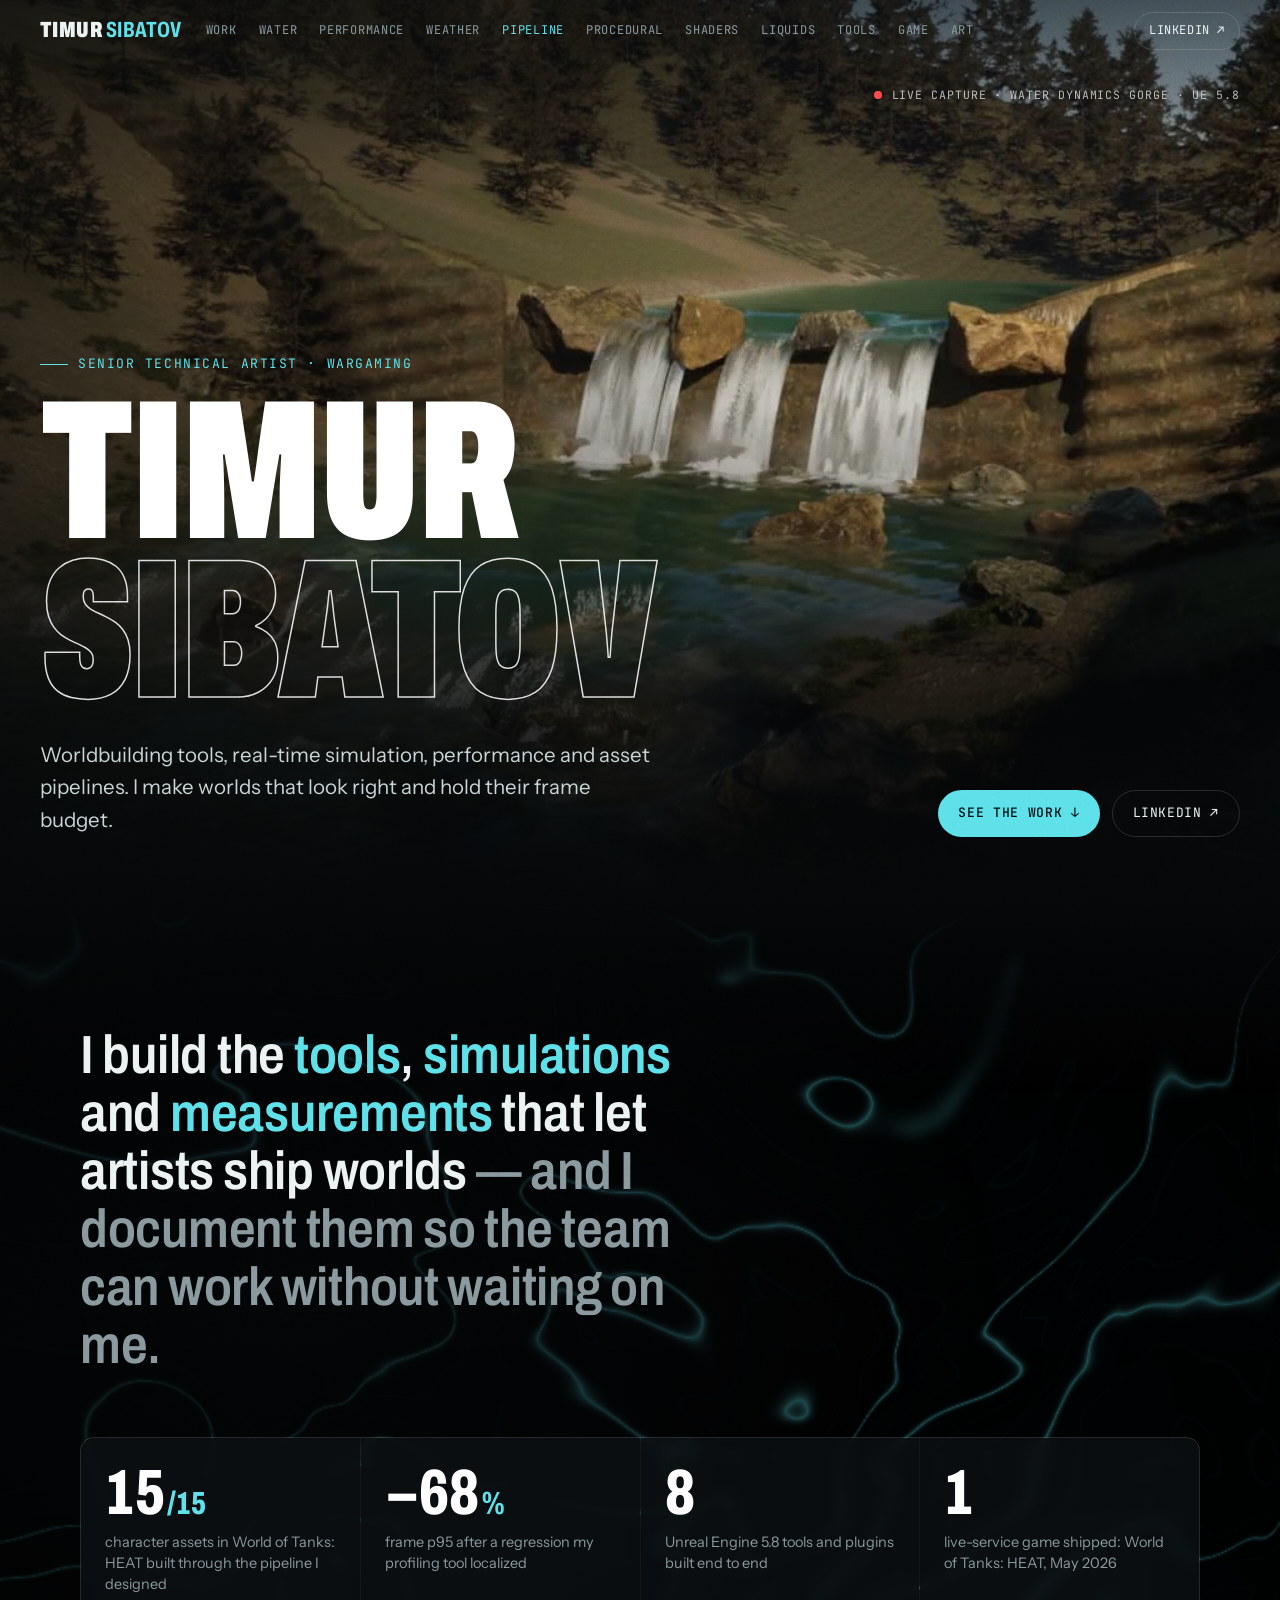
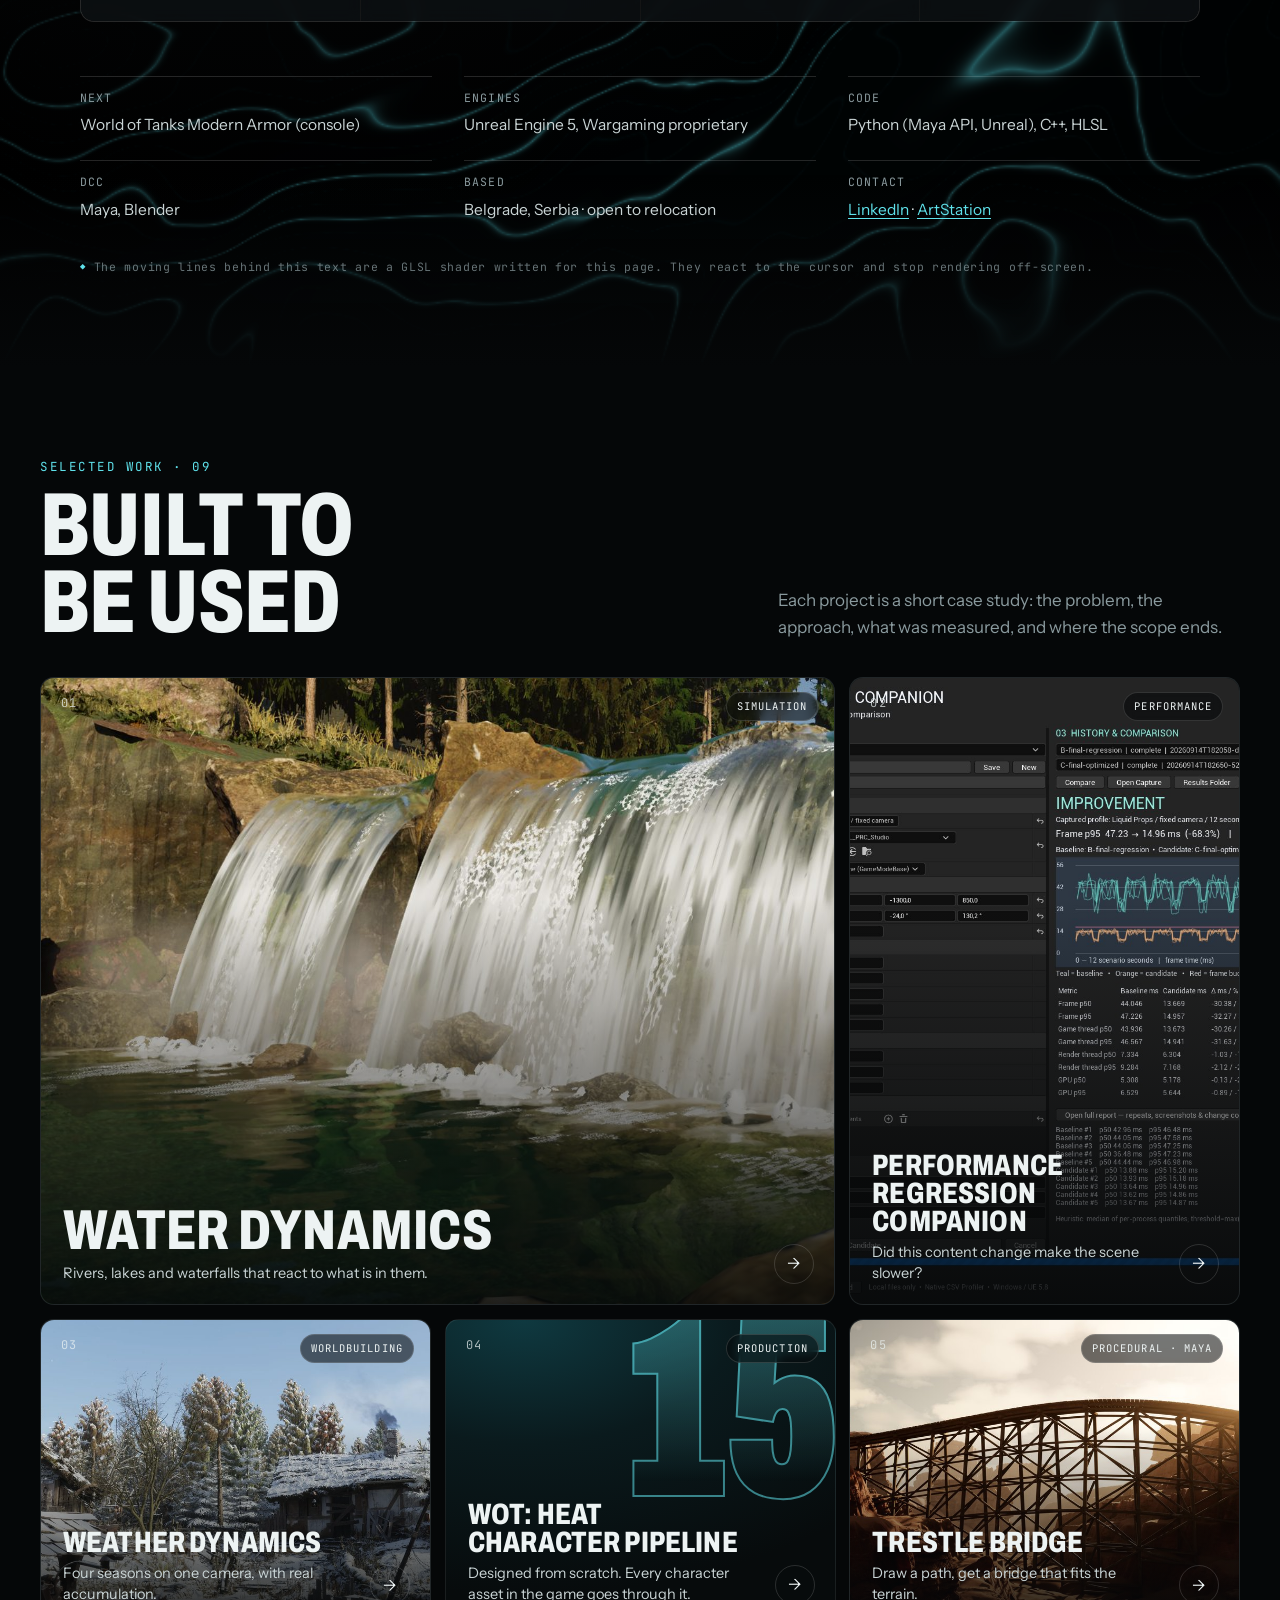
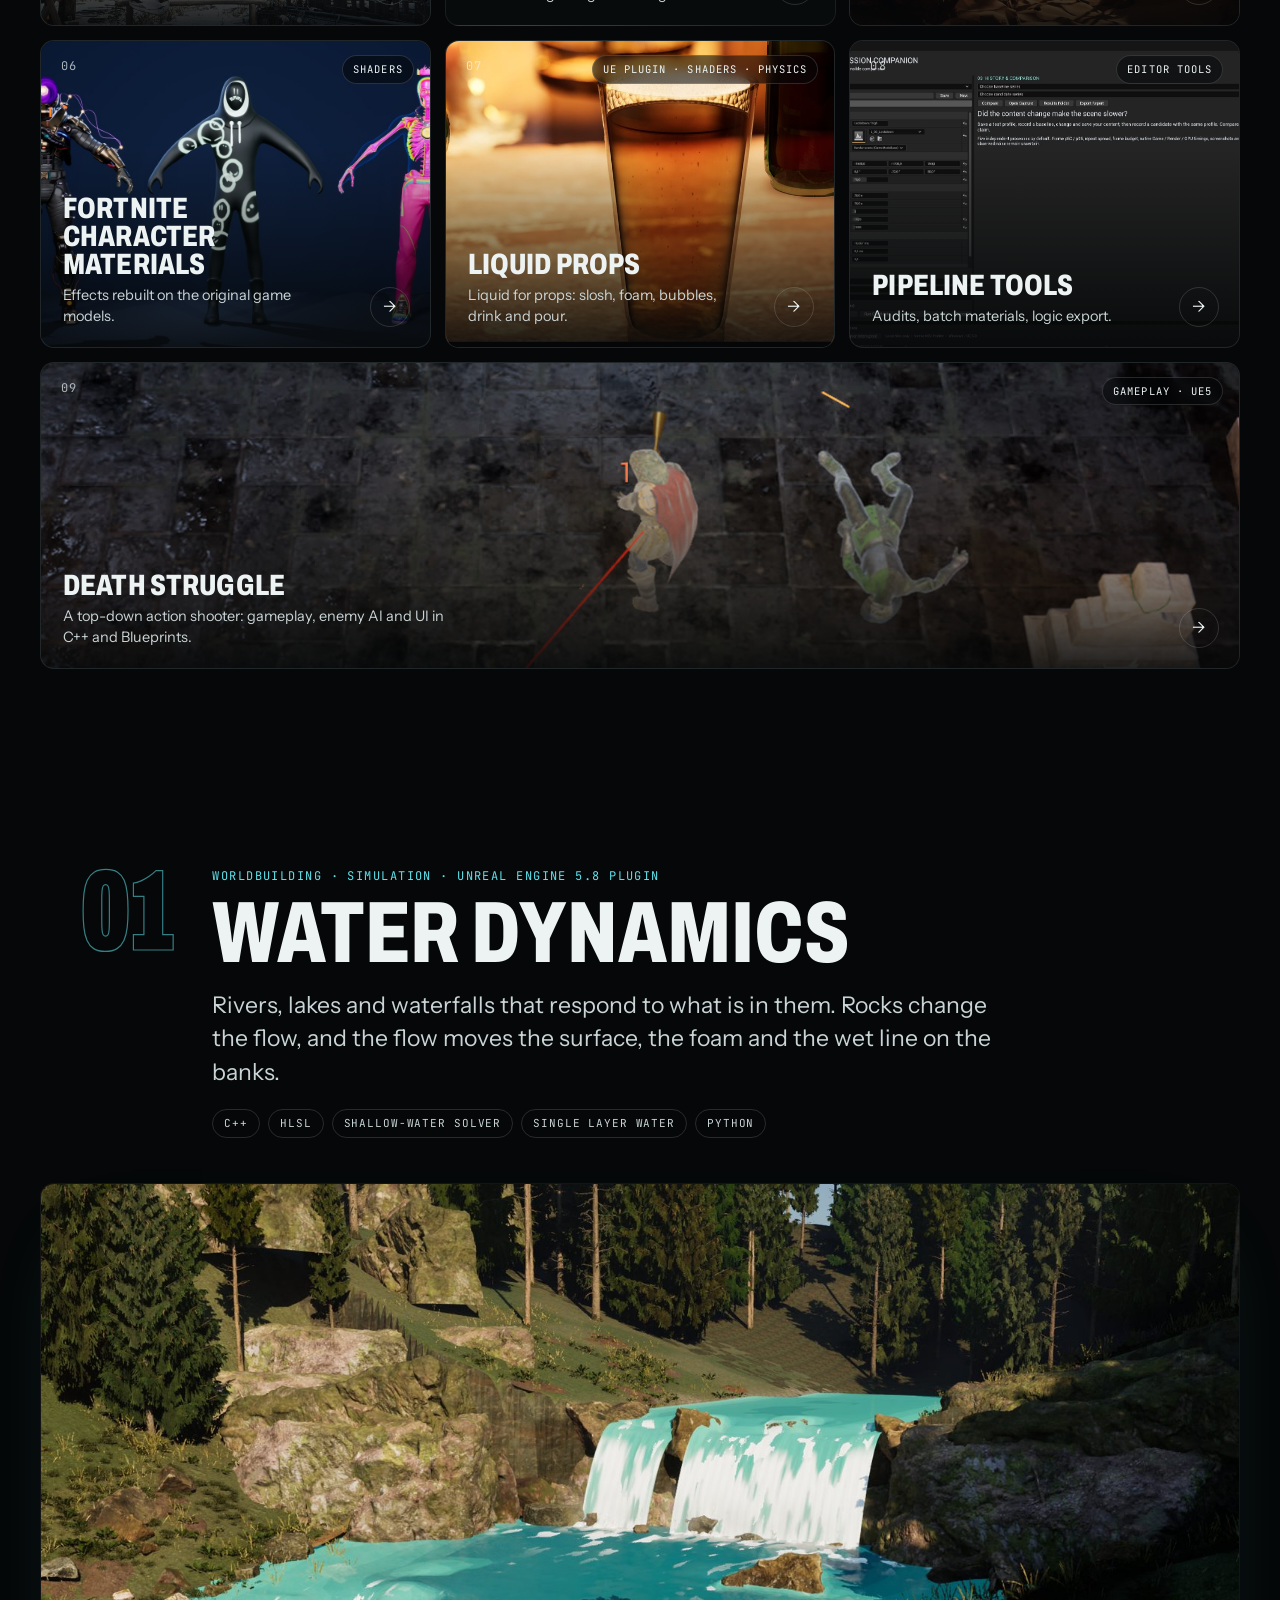
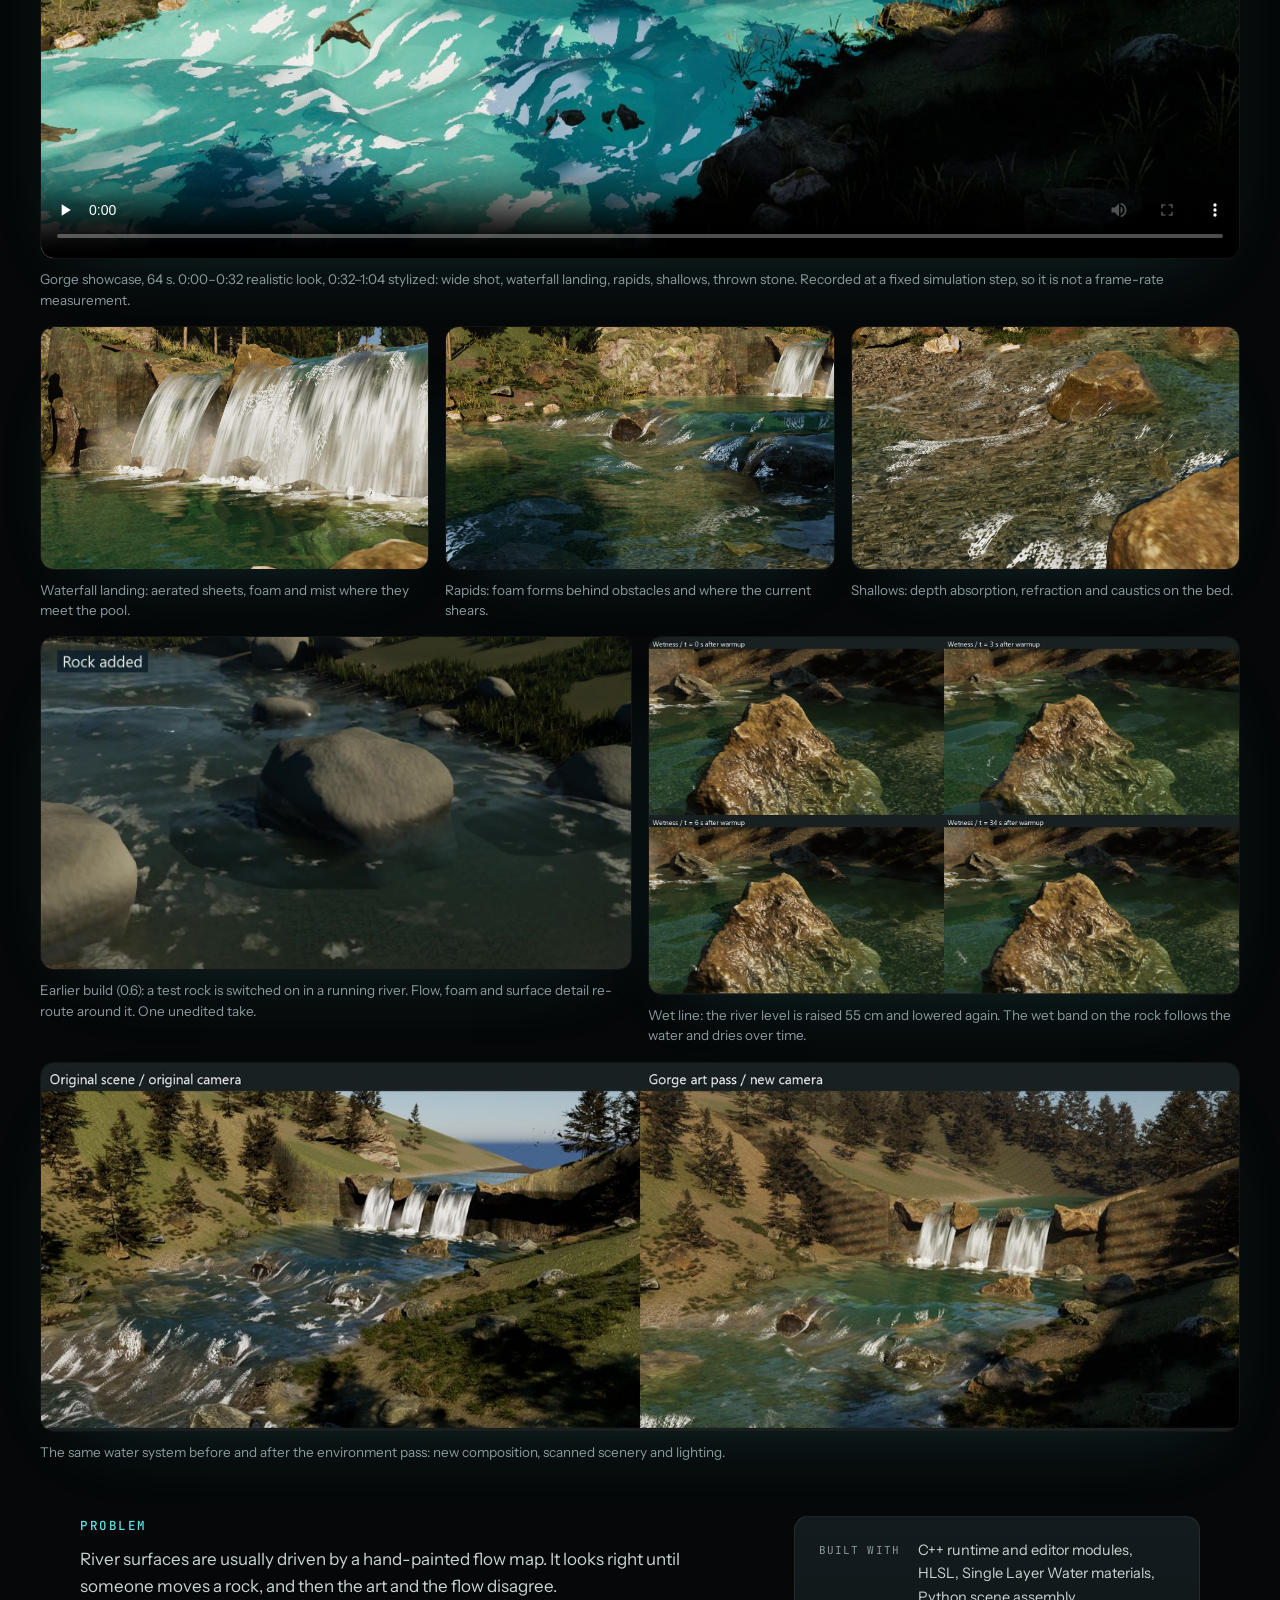
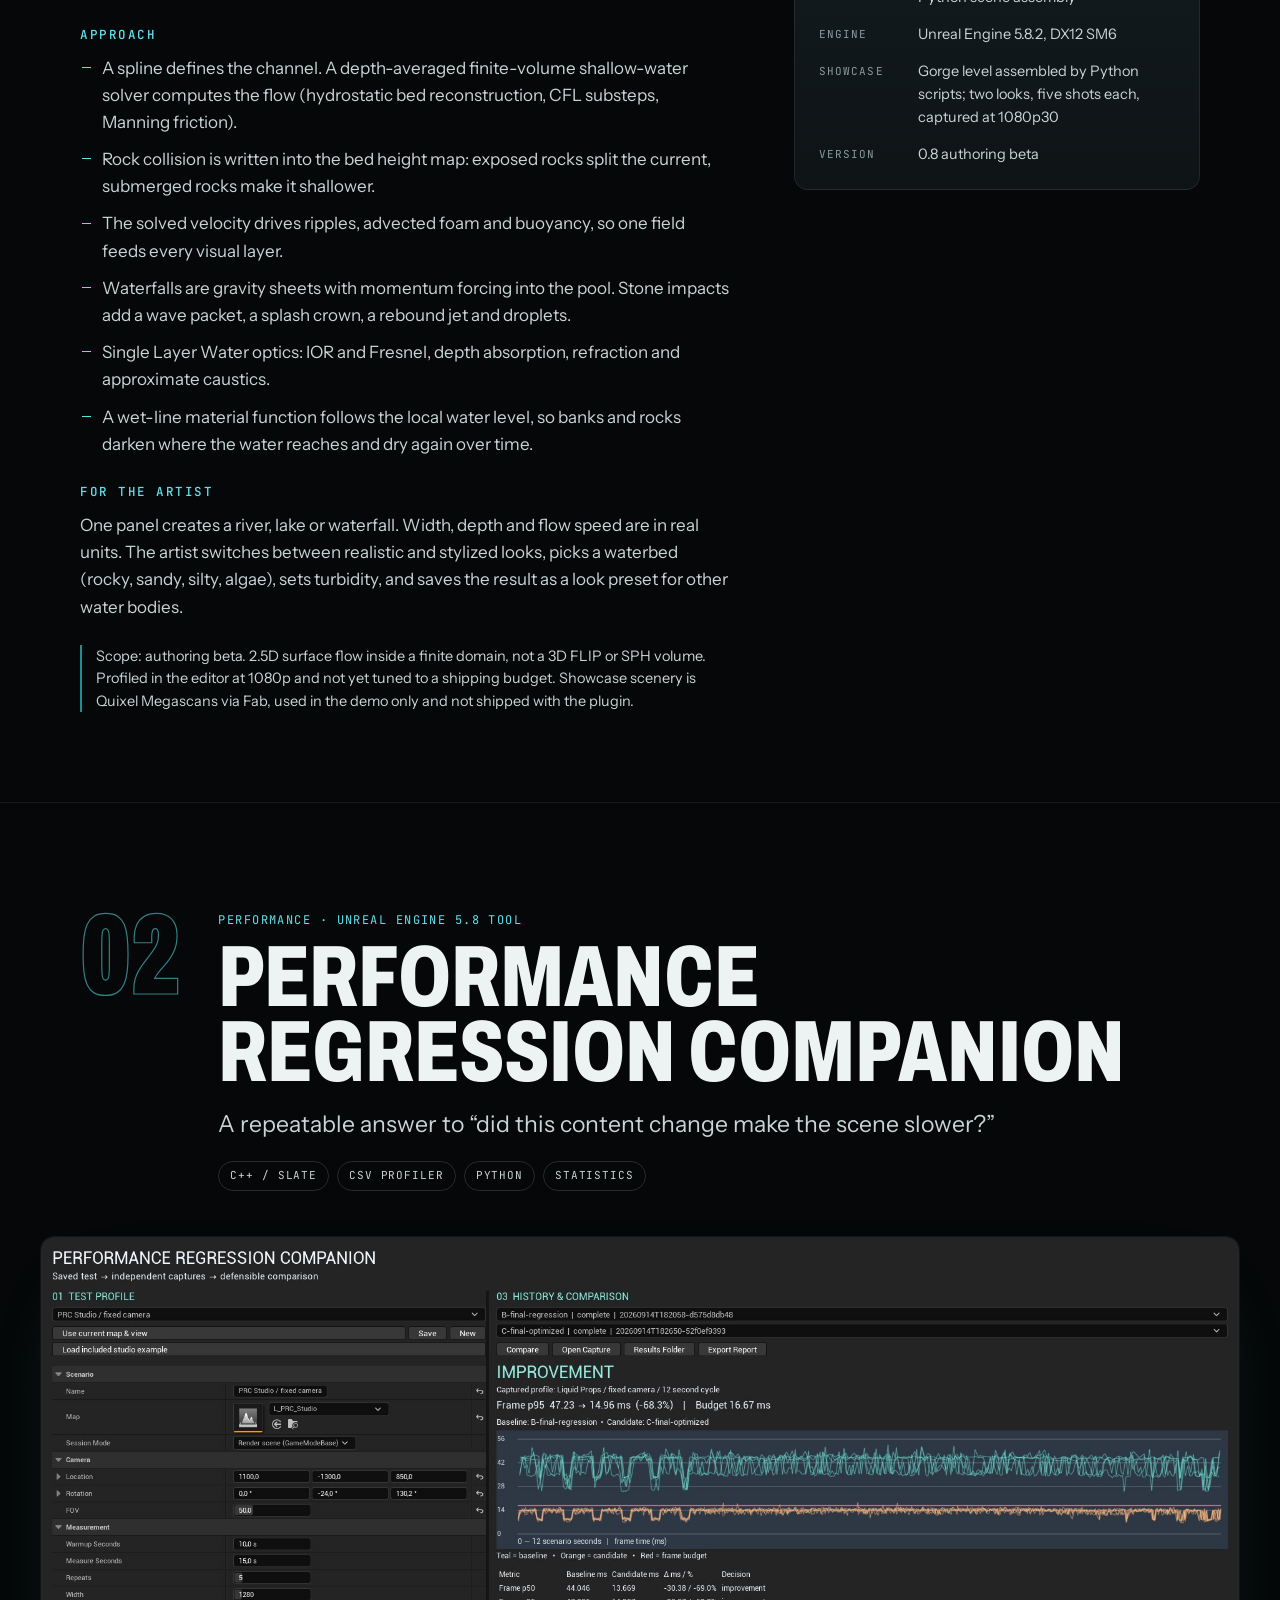
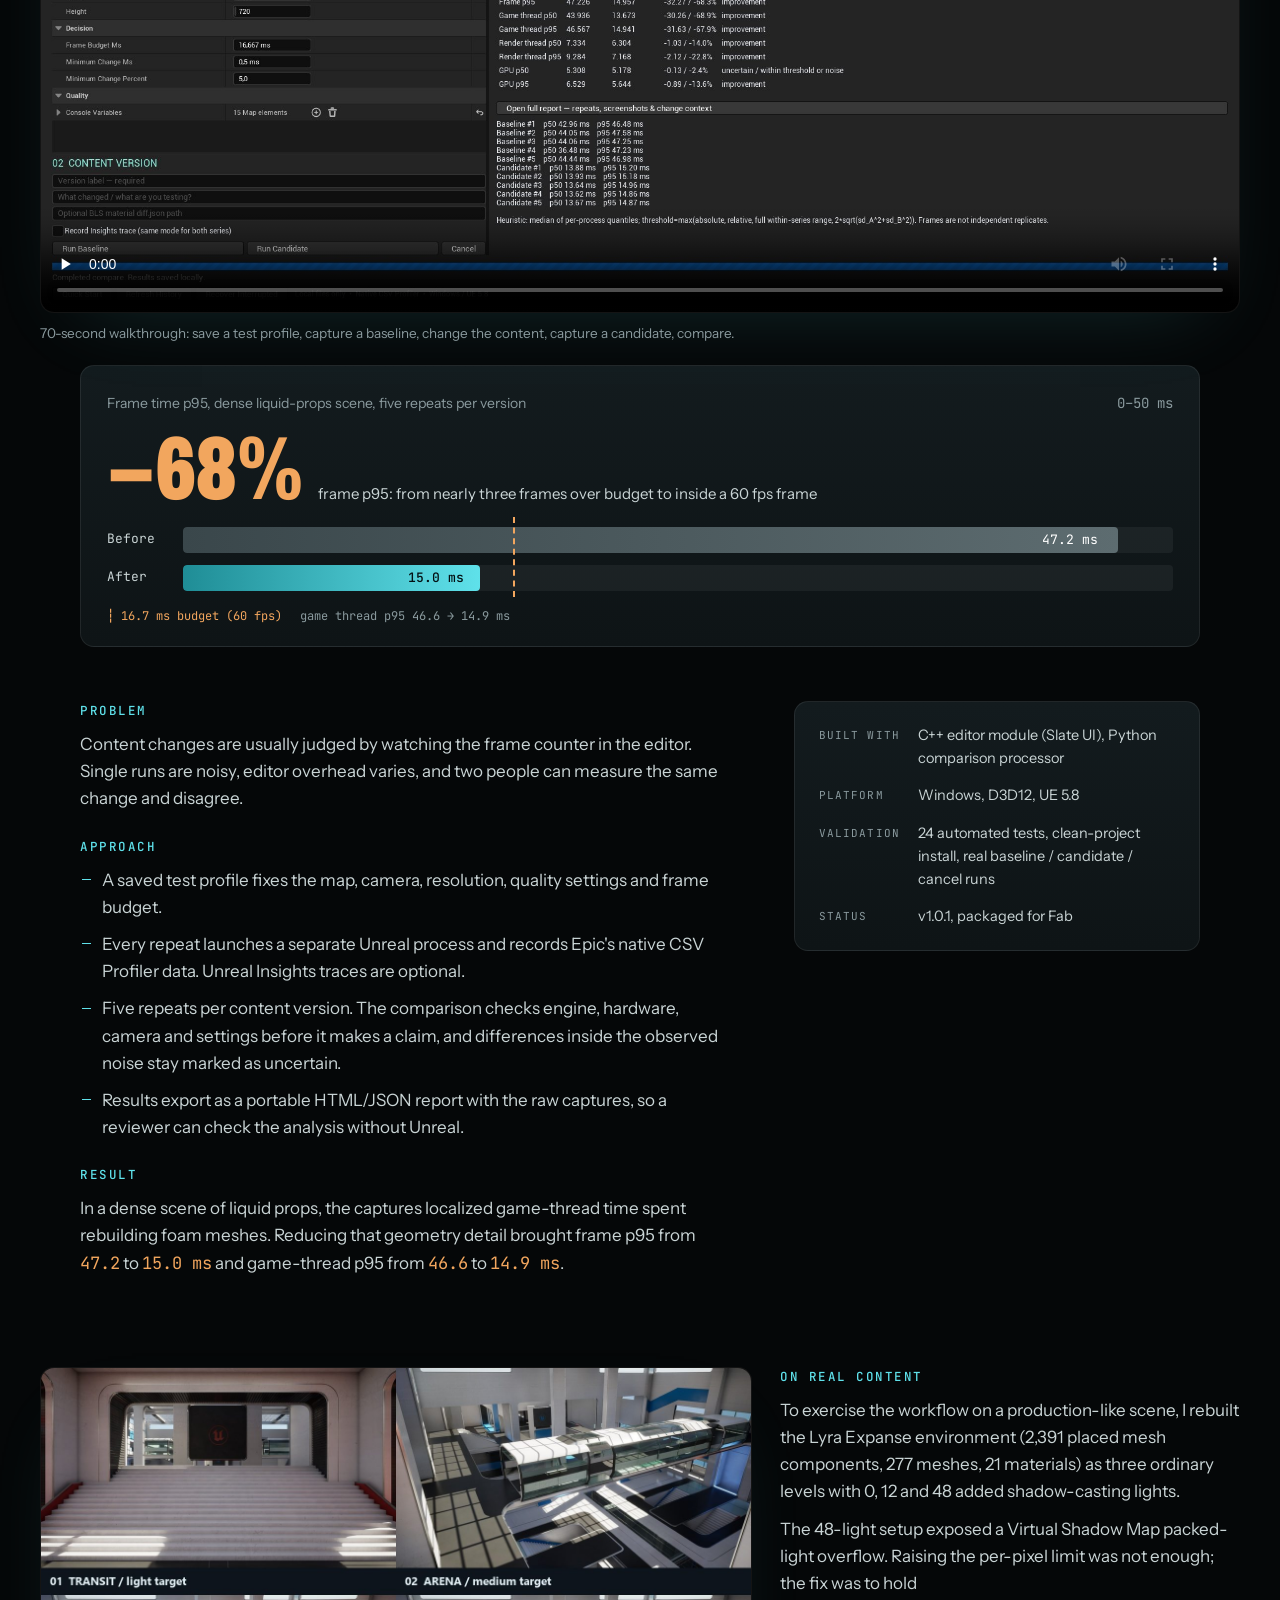
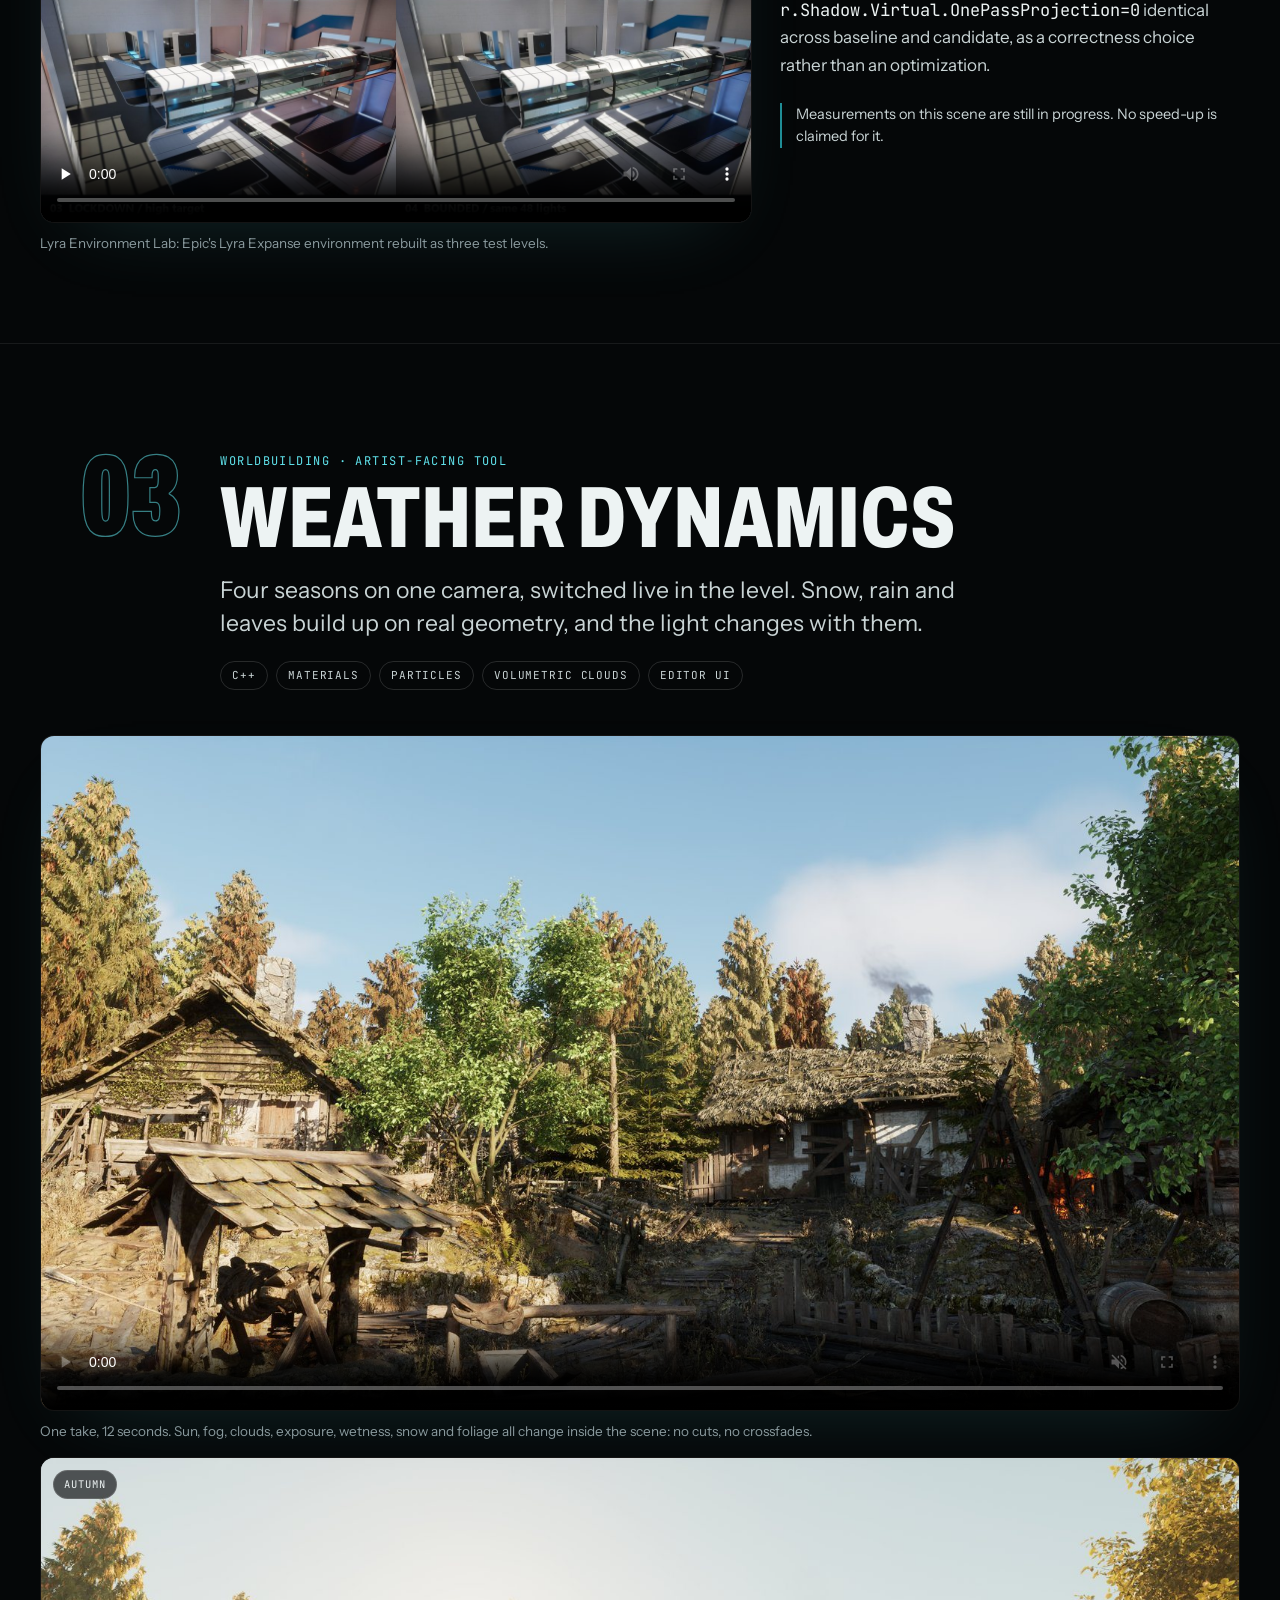
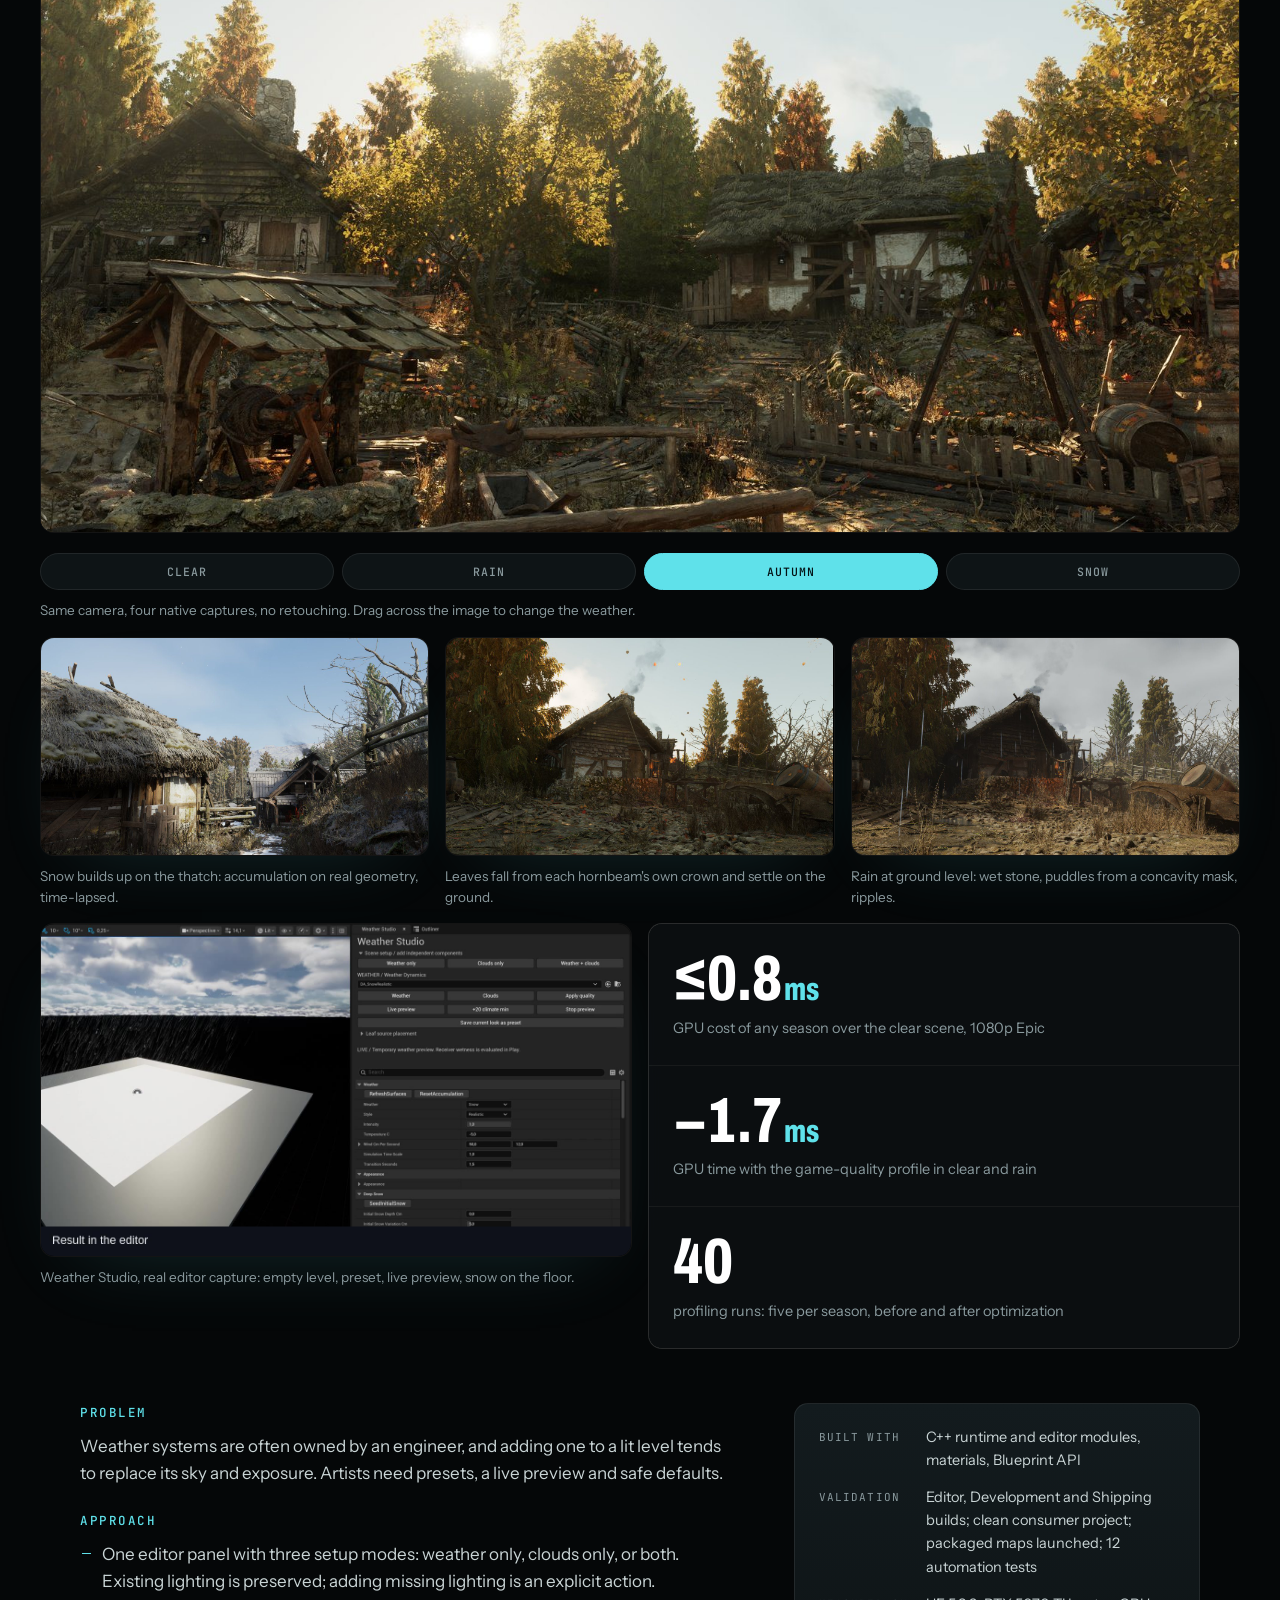
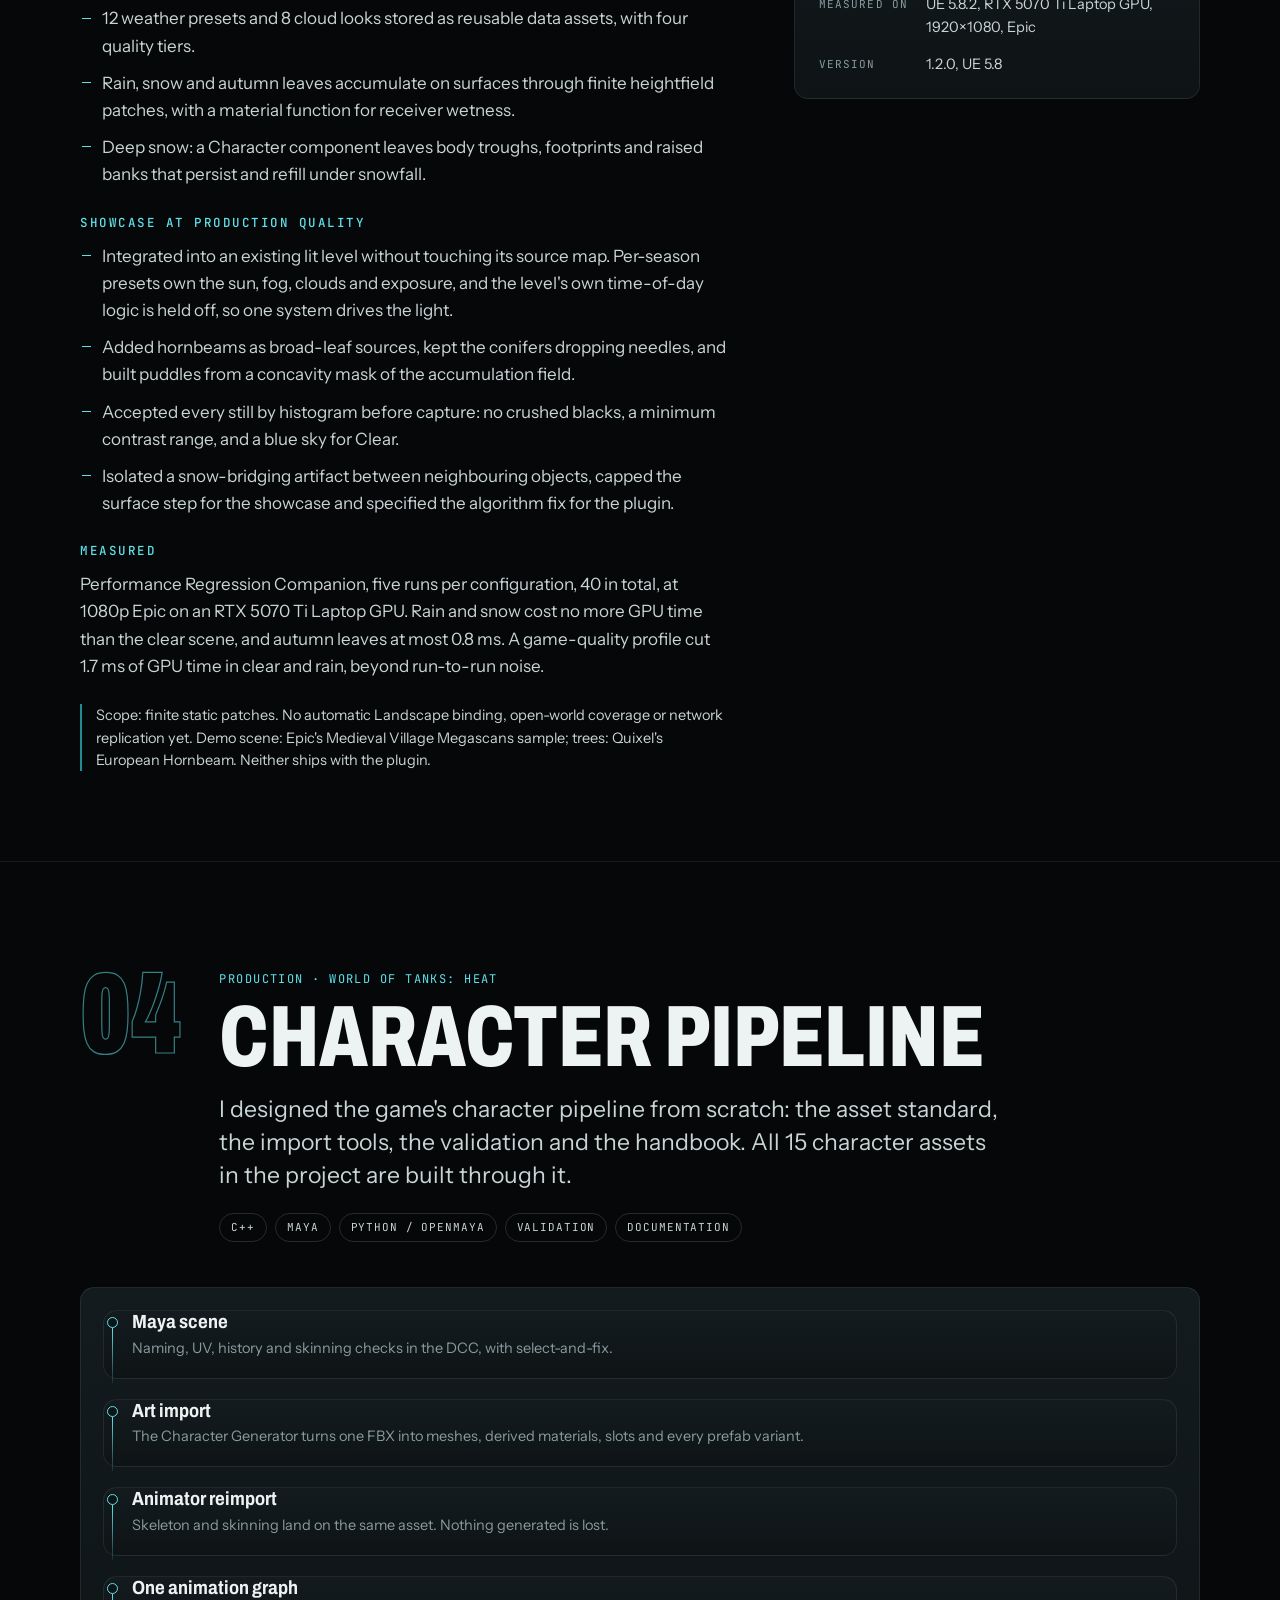
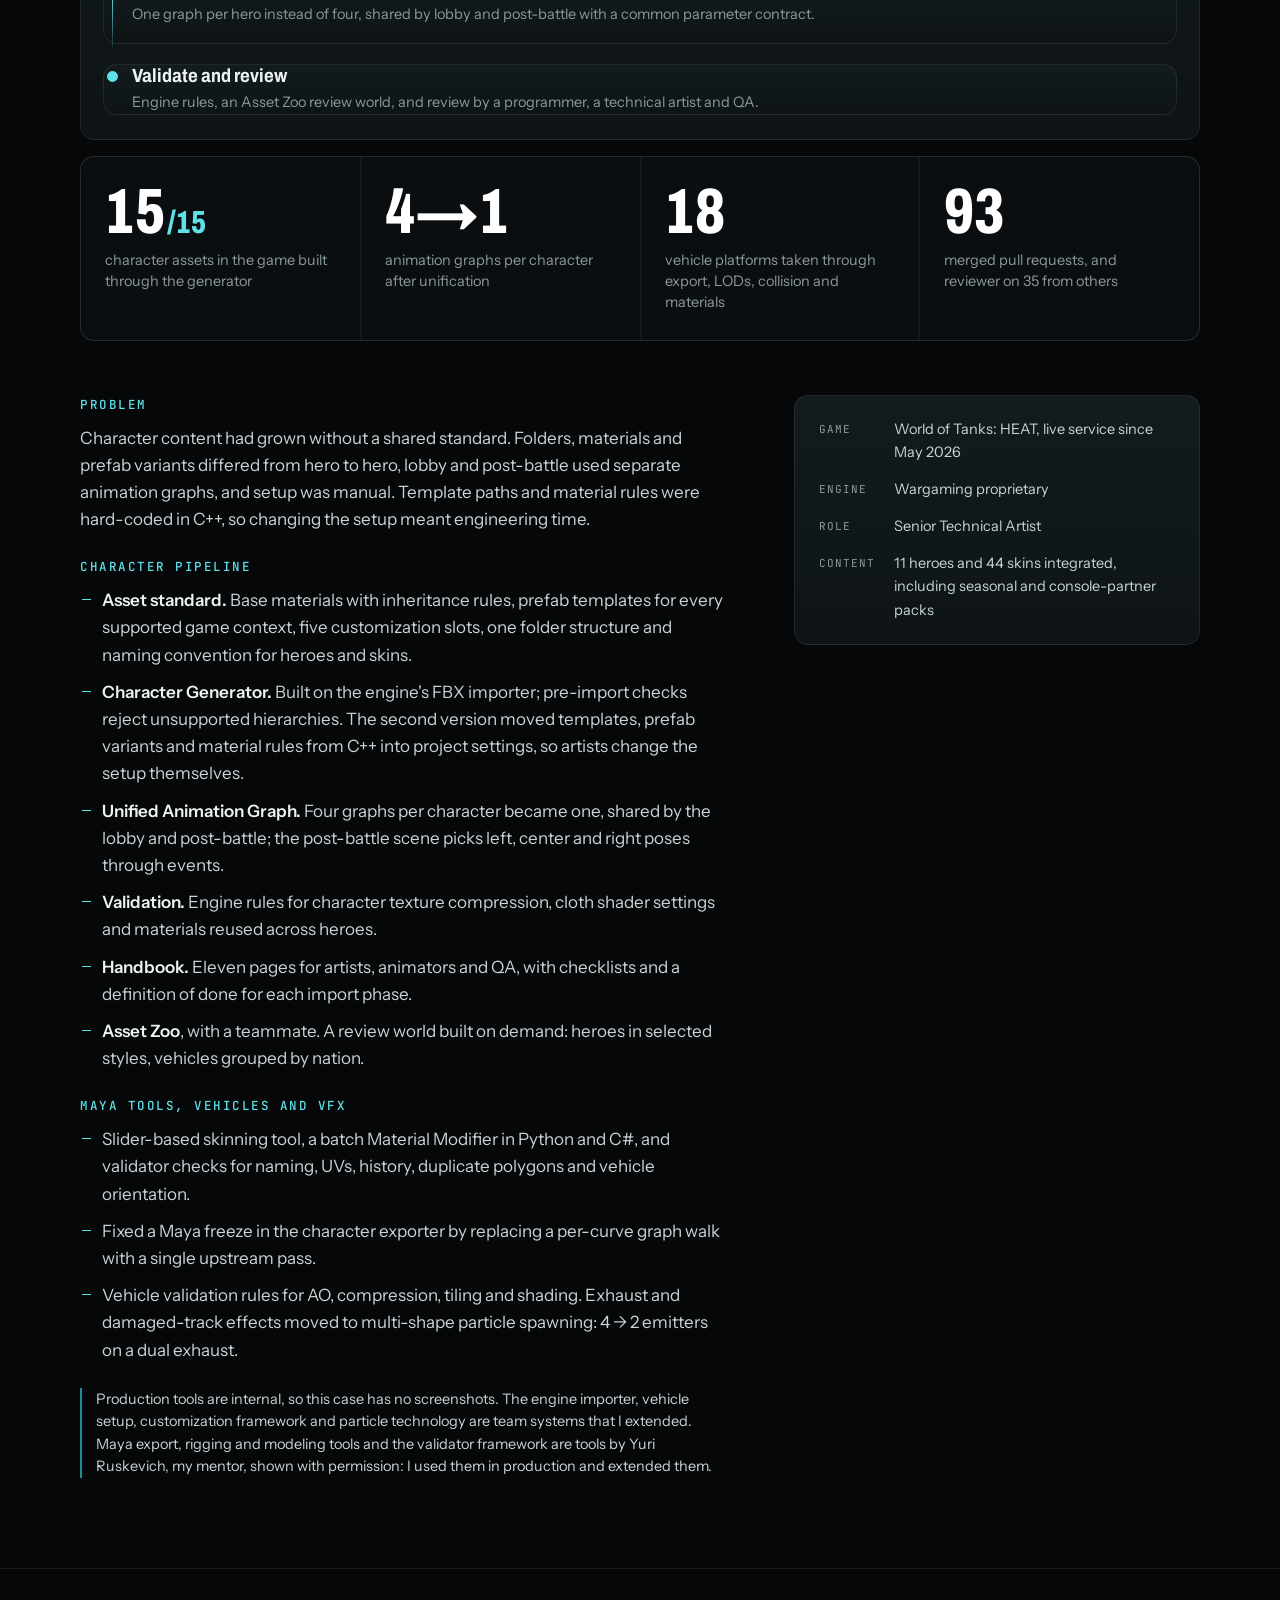
==== commit 9a94bc15: "Liquid Props: 1.0 reel, gallery and case text" ====
--- a/index.html
+++ b/index.html
@@ -421,7 +421,7 @@
       <a class="card type" href="#pipeline" data-reveal><span class="big" aria-hidden="true">15</span><span class="num">04</span><span class="tag">Production</span><span class="meta"><strong>WoT: HEAT character pipeline</strong><span>Designed from scratch. Every character asset in the game goes through it.</span></span><span class="go" aria-hidden="true">→</span></a>
       <a class="card" href="#bridge" data-reveal><img src="assets/img/card-bridge.jpg" alt="" loading="lazy"><video data-preview src="assets/video/p-bridge.mp4" muted loop playsinline preload="none"></video><span class="num">05</span><span class="tag">Procedural · Maya</span><span class="meta"><strong>Trestle Bridge</strong><span>Draw a path, get a bridge that fits the terrain.</span></span><span class="go" aria-hidden="true">→</span></a>
       <a class="card" href="#shaders" data-reveal><img src="assets/img/card-chars.jpg" alt="" loading="lazy"><video data-preview src="assets/video/p-chars.mp4" muted loop playsinline preload="none"></video><span class="num">06</span><span class="tag">Shaders</span><span class="meta"><strong>Fortnite character materials</strong><span>Effects rebuilt on the original game models.</span></span><span class="go" aria-hidden="true">→</span></a>
-      <a class="card" href="#liquids" data-reveal><img src="assets/img/card-liquid.jpg" alt="" loading="lazy"><video data-preview src="assets/video/p-liquid.mp4" muted loop playsinline preload="none"></video><span class="num">07</span><span class="tag">Shaders · physics</span><span class="meta"><strong>Liquid Props</strong><span>Liquid that keeps its volume when tilted.</span></span><span class="go" aria-hidden="true">→</span></a>
+      <a class="card" href="#liquids" data-reveal><img src="assets/img/card-liquid.jpg" alt="" loading="lazy"><video data-preview src="assets/video/p-liquid.mp4" muted loop playsinline preload="none"></video><span class="num">07</span><span class="tag">UE plugin · shaders · physics</span><span class="meta"><strong>Liquid Props</strong><span>Liquid for props: slosh, foam, bubbles, drink and pour.</span></span><span class="go" aria-hidden="true">→</span></a>
       <a class="card" href="#tools" data-reveal><img src="assets/img/prc-profile.jpg" alt="" loading="lazy"><span class="num">08</span><span class="tag">Editor tools</span><span class="meta"><strong>Pipeline tools</strong><span>Audits, batch materials, logic export.</span></span><span class="go" aria-hidden="true">→</span></a>
       <a class="card c6" href="#game" data-reveal><img src="assets/img/card-ds.jpg" alt="" loading="lazy"><video data-preview src="assets/video/p-ds.mp4" muted loop playsinline preload="none"></video><span class="num">09</span><span class="tag">Gameplay · UE5</span><span class="meta"><strong>Death Struggle</strong><span>A top-down action shooter: gameplay, enemy AI and UI in C++ and Blueprints.</span></span><span class="go" aria-hidden="true">→</span></a>
     </div>
@@ -673,12 +673,8 @@
   <div class="wide media">
     <figure data-reveal>
       <div class="frame"><video controls preload="none" playsinline poster="assets/img/bridge-pres-poster.jpg" src="assets/video/bridge-pres.mp4" aria-label="Trestle Bridge presentation: shaping the path, live parameter changes and close-ups of the finished structure"></video></div>
-      <figcaption>36-second presentation: the path is shaped on the terrain, then length, deck width and support spacing change live, followed by timber and structure close-ups in the canyon set.</figcaption>
+      <figcaption>36-second presentation: the path is shaped on the terrain, then length, deck width and support spacing change live, followed by timber and structure close-ups.</figcaption>
     </figure>
-    <div class="row2" data-reveal>
-      <figure><div class="frame"><img src="assets/img/bridge-canyon-gorge.jpg" data-full alt="The trestle bridge spanning a red sandstone gorge, seen from the canyon floor" loading="lazy"></div><figcaption>Set: a red sandstone canyon built around the generated bridge. Terraces, talus and buttes are placed by script from the heightfield.</figcaption></figure>
-      <figure><div class="frame"><img src="assets/img/bridge-canyon-vista.jpg" data-full alt="View along the deck into a deep canyon with buttes on the horizon" loading="lazy"></div><figcaption>The gorge opens into a 5 km backdrop. Buttes are assembled from scanned rock, not sculpted terrain.</figcaption></figure>
-    </div>
     <div class="row3" data-reveal>
       <figure><div class="frame"><img src="assets/img/bridge-deck.jpg" data-full alt="Close-up of the timber deck with varied boards" loading="lazy"></div><figcaption>Decking: aligned grain, end grain and per-board variation from one material.</figcaption></figure>
       <figure><div class="frame"><img src="assets/img/bridge-feet.jpg" data-full alt="Bridge legs standing on the terrain" loading="lazy"></div><figcaption>Feet: every leg is placed on the ground by a raycast against the terrain.</figcaption></figure>
@@ -705,11 +701,11 @@
         <li>Output is eight organized mesh batches (decking, stringers, frames, bracing, hardware), with custom component meshes and seeded presets.</li>
         <li>Each member carries a vertex-colour payload as shader data, which gives the reference deck 158 distinct board variations without a material per board. Verified by reading the Unreal import back into Maya.</li>
       </ul></div>
-      <p class="scope">The live generator runs in Maya; Unreal receives baked static meshes. The video is an edited capture, not a real-time performance test. Canyon scenery is Quixel Megascans via Fab, assembled for the showcase and not part of the tool.</p>
+      <p class="scope">The live generator runs in Maya; Unreal receives baked static meshes. The video is an edited capture, not a real-time performance test.</p>
     </div>
     <dl class="spec" data-reveal>
       <dt>Built with</dt><dd>Maya 2026, Python API 2.0, PySide6</dd>
-      <dt>Engine side</dt><dd>UE 5.8, FBX, Landscape, Nanite, Sequencer, Movie Render Queue</dd>
+      <dt>Engine side</dt><dd>UE 5.8, FBX, Sequencer, Movie Render Queue</dd>
       <dt>Checks</dt><dd>Geometry and construction suite, Maya DG checks, 24 component meshes validated in Unreal</dd>
       <dt>Textures</dt><dd>Poly Haven, CC0; end grain and steel are procedural</dd>
     </dl>
@@ -824,33 +820,40 @@
   <div class="wrap case-head" data-reveal>
     <span class="case-num">07</span>
     <div>
-      <p class="eyebrow">Shaders · physics · Unreal Engine 5.8 plugin</p>
+      <p class="eyebrow">Unreal Engine 5.8 plugin · C++ · HLSL</p>
       <h2>Liquid Props</h2>
-      <p class="oneliner">Liquid in bottles and glasses that keeps its volume when tilted and reacts to motion and impacts.</p>
-      <ul class="tags"><li>C++</li><li>HLSL</li><li>Free surface</li><li>Foam &amp; bubbles</li></ul>
+      <p class="oneliner">Liquid for game props: it sloshes when carried, keeps its volume when tilted, foams, bubbles and can be drunk or poured from Blueprint.</p>
+      <ul class="tags"><li>C++</li><li>HLSL</li><li>Thin Translucent</li><li>Foam &amp; bubbles</li><li>Gameplay API</li></ul>
     </div>
   </div>
   <div class="wide media">
     <figure data-reveal>
       <div class="frame"><video controls preload="none" playsinline poster="assets/img/poster-liquid.jpg" src="assets/video/liquid.mp4"></video></div>
-      <figcaption>38-second showcase, captured from the Unreal runtime. The on-screen sliders are live controls.</figcaption>
+      <figcaption>Liquid Props 1.0 reel. Rendered with Movie Render Queue from the plugin's runtime simulation; the tavern set uses sample art that is not part of the plugin.</figcaption>
     </figure>
+    <div class="row3" data-reveal>
+      <figure><div class="frame"><img src="assets/img/liquid-foam.jpg" data-full alt="Cola foam at 0, 5 and 15 seconds: full head, first holes, a lace with a ring at the glass" loading="lazy"></div><figcaption>Foam collapse after a shake: the head opens from the centre into a lace and holds longest at the glass.</figcaption></figure>
+      <figure><div class="frame"><img src="assets/img/liquid-lineup.jpg" data-full alt="Wine, cola, beer, sparkling water, still water and a potion on a backlit counter" loading="lazy"></div><figcaption>Six presets at real-world size; colour comes from light absorbed along the path through the liquid.</figcaption></figure>
+      <figure><div class="frame"><img src="assets/img/liquid-potion.jpg" data-full alt="A glowing green potion in a round flask on a dark counter" loading="lazy"></div><figcaption>Glowing potion with bubble chains; glass edges come from studio strip lights.</figcaption></figure>
+    </div>
   </div>
   <div class="wrap detail">
     <div class="story" data-reveal>
       <div class="block"><h3>Approach</h3><ul>
-        <li>A gravity-aligned free surface whose height is solved so the liquid keeps its volume under tilt. Per-frame telemetry records the surface normal and volume error.</li>
-        <li>Sloshing responds to translation and impulses, with artist-facing damping and viscosity.</li>
-        <li>Four recipes (wine, still water, cola, sparkling water) and four container shapes: carbonation bubbles, a foam head that forms with motion and decays, condensation and wall film.</li>
-        <li>Everything is a property on the actor: fill, tint, opacity, damping, viscosity, bubbles and foam. Artists never touch C++.</li>
+        <li>The free surface is a plane clipped against the container's inner volume and solved so the liquid keeps its volume under any tilt. Slosh frequency follows the first mode of the real container.</li>
+        <li>Glass and liquid use Thin Translucent shading with refraction. The liquid's colour is computed from the light path through it, so thick parts are deep and edges light.</li>
+        <li>Foam builds from motion, pouring and carbonation and breaks up into a lace in the material; bubbles rise in chains from nucleation sites and grow as they go.</li>
+        <li>A gameplay API (drink, pour, shake, knock, on-empty event) makes the liquid part of the game, not only decoration. Settled containers sleep.</li>
       </ul></div>
+      <div class="block"><h3>From portfolio study to product</h3><p>The first version was a portfolio study at four to five times real size with unlit liquids. Version 1.0 rebuilds the glass, liquid shading and foam, adds real-scale presets and a source-only package that builds cleanly for Fab.</p></div>
       <div class="block"><h3>Connection</h3><p>The <a href="#performance">performance case</a> came from this project: the Companion localized the foam-mesh rebuild that dominated the game thread in a dense scene of these props.</p></div>
-      <p class="scope">Scope: a planar sloshing surface with approximate absorption and artistic viscosity, not a general fluid solver. The video uses a fixed simulation step and is not a frame-rate claim.</p>
+      <p class="scope">Scope: containers are surfaces of revolution with a closed volume; no pouring out or fluid simulation. The reel uses a fixed simulation step and is not a frame-rate claim.</p>
     </div>
     <dl class="spec" data-reveal>
-      <dt>Built with</dt><dd>C++ actor, HLSL materials, Blueprint-exposed parameters</dd>
-      <dt>Engine</dt><dd>Unreal Engine 5.8.2, DX12 SM6</dd>
-      <dt>Artist kit</dt><dd>4 recipes, 4 container shapes, interactive lab level</dd>
+      <dt>Built with</dt><dd>C++ runtime module, HLSL materials, Blueprint API</dd>
+      <dt>Engine</dt><dd>Unreal Engine 5.8.2, DX12 SM6, Lumen</dd>
+      <dt>Artist kit</dt><dd>6 presets, 7 container shapes, 3 example maps</dd>
+      <dt>Status</dt><dd>1.0 packaged for Fab</dd>
     </dl>
   </div>
 </section>
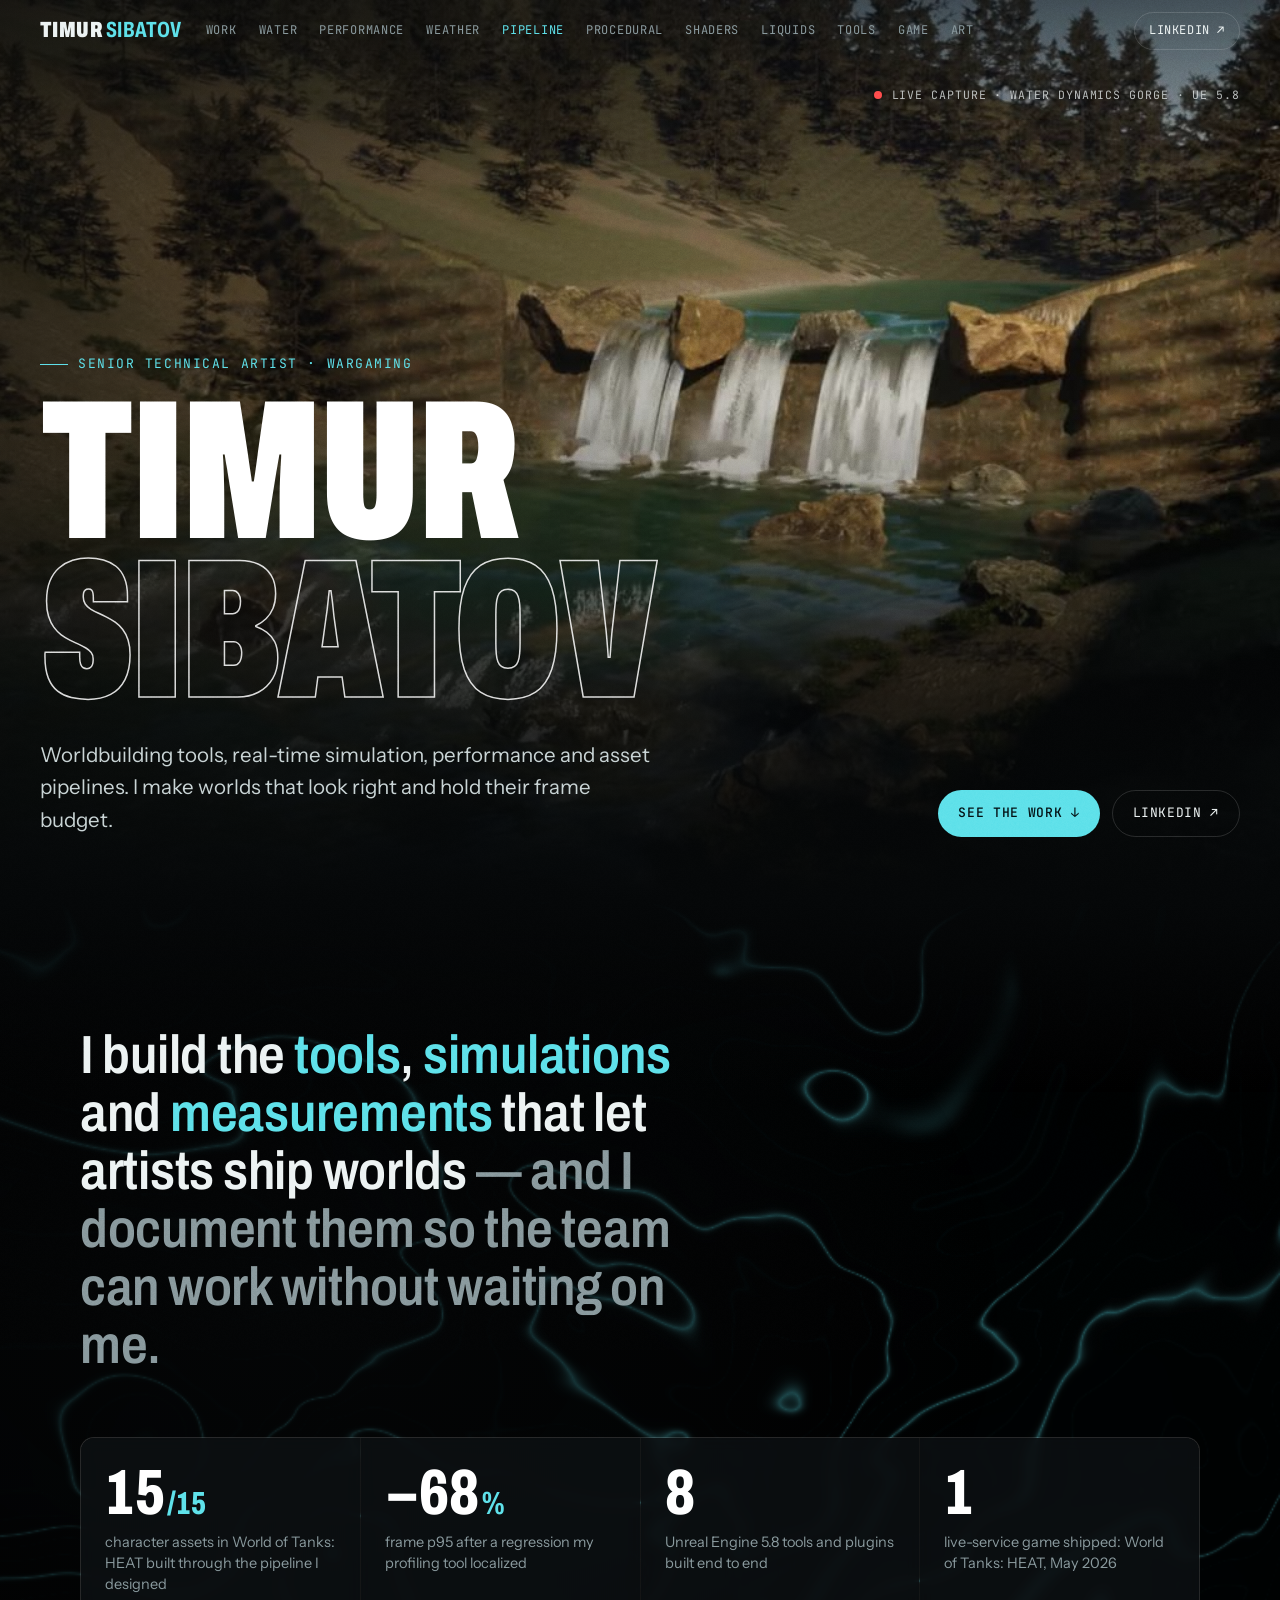
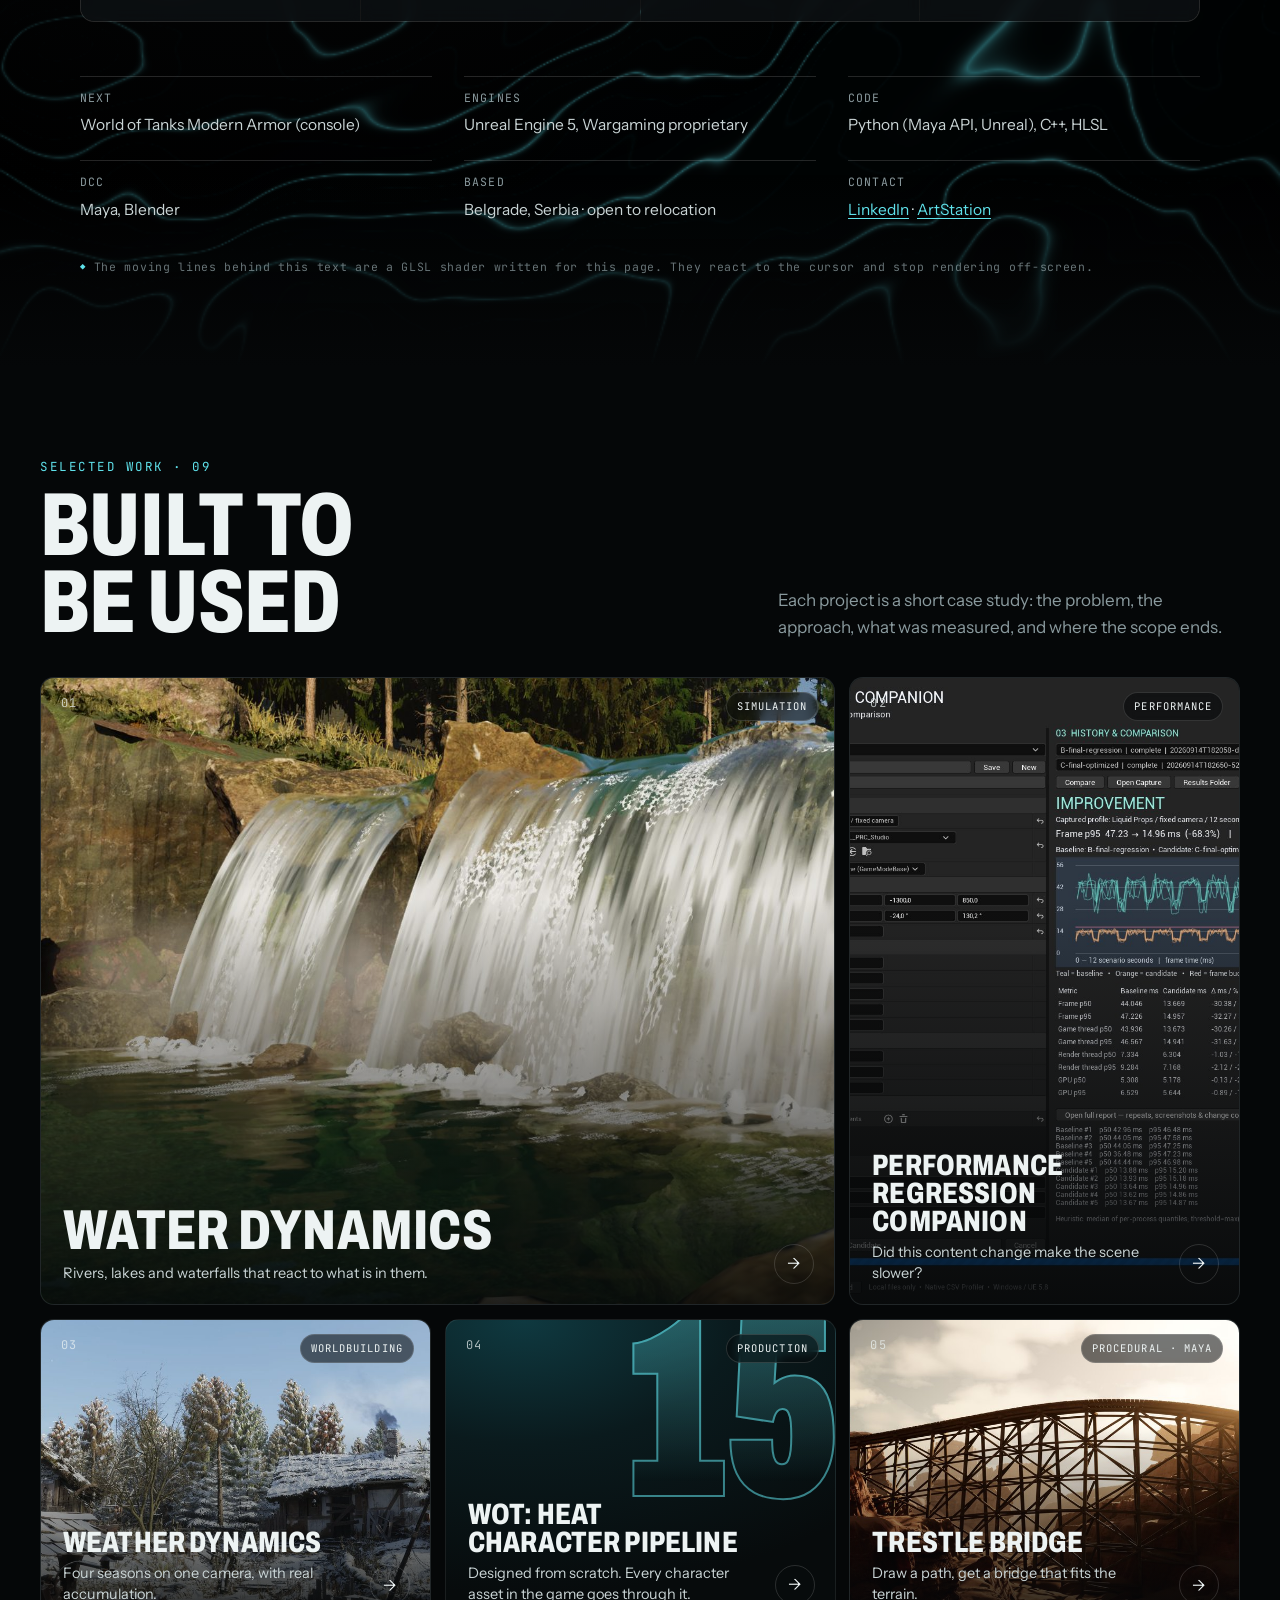
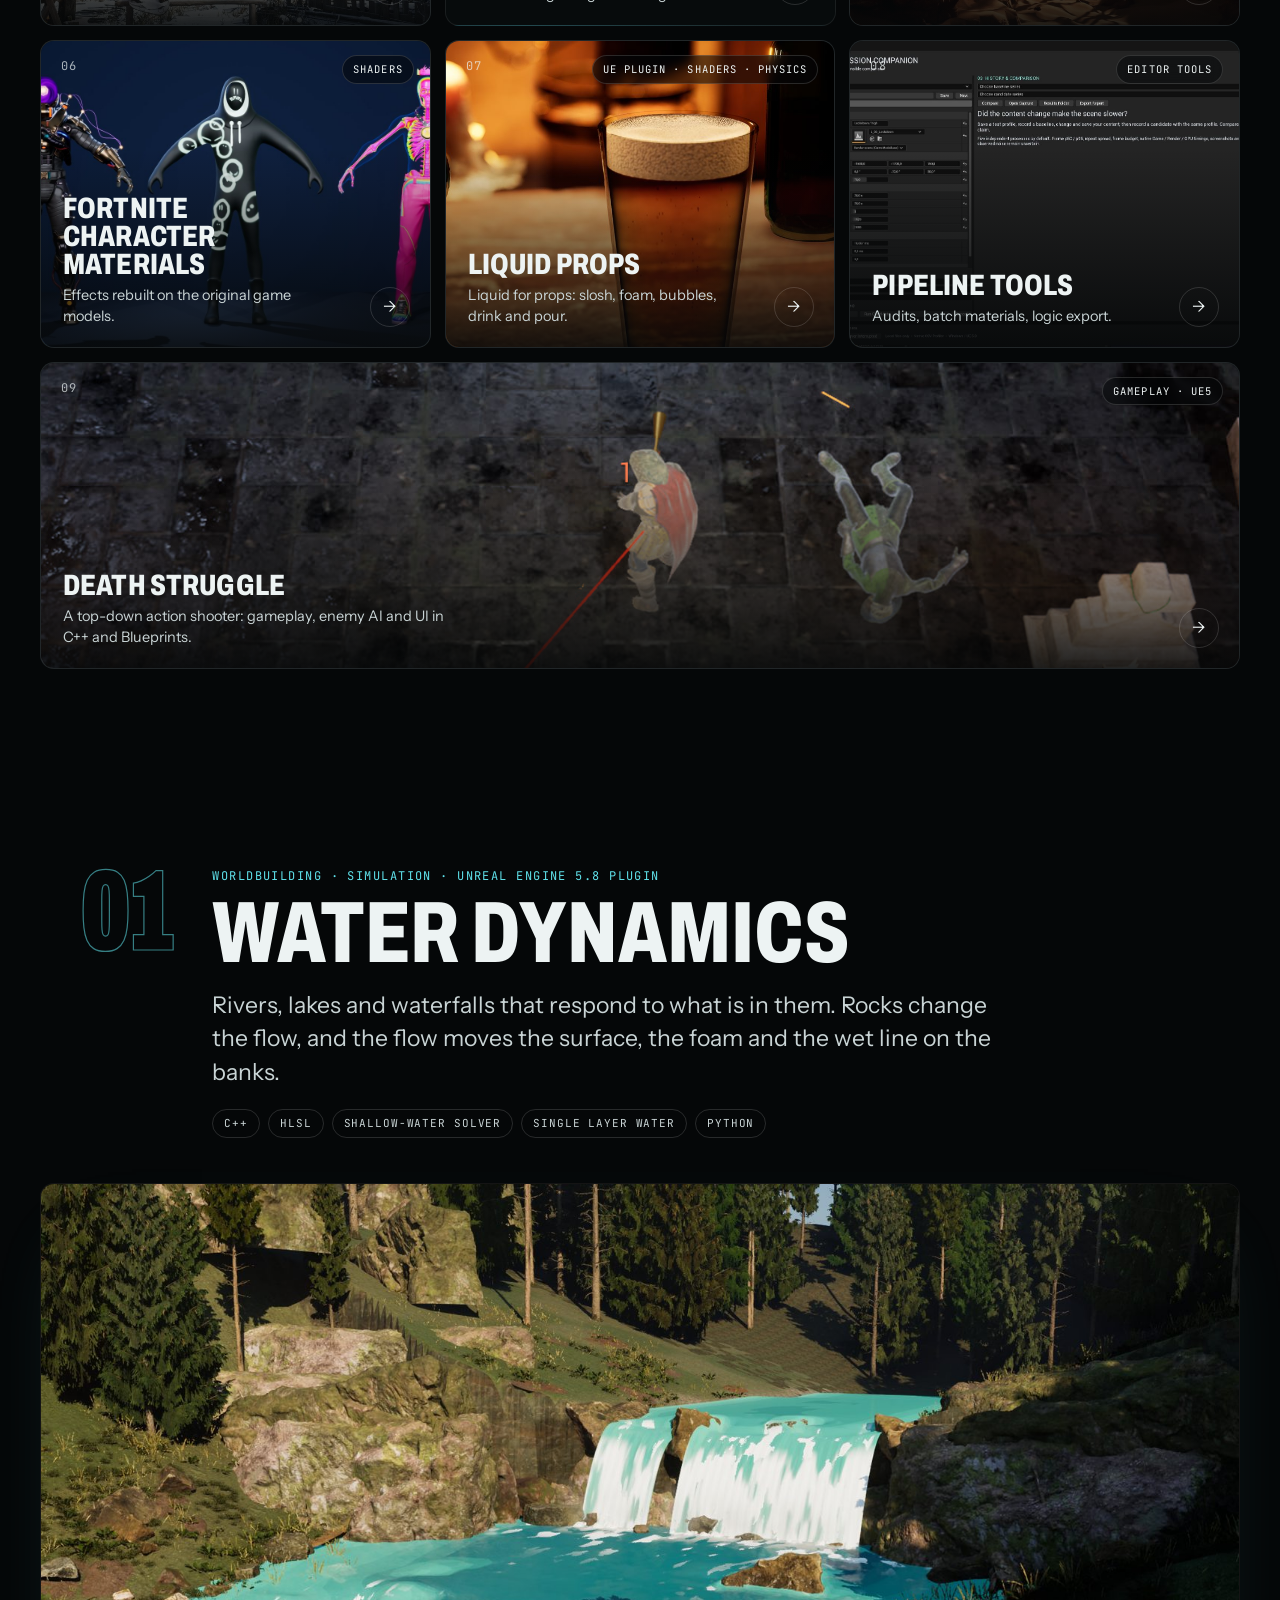
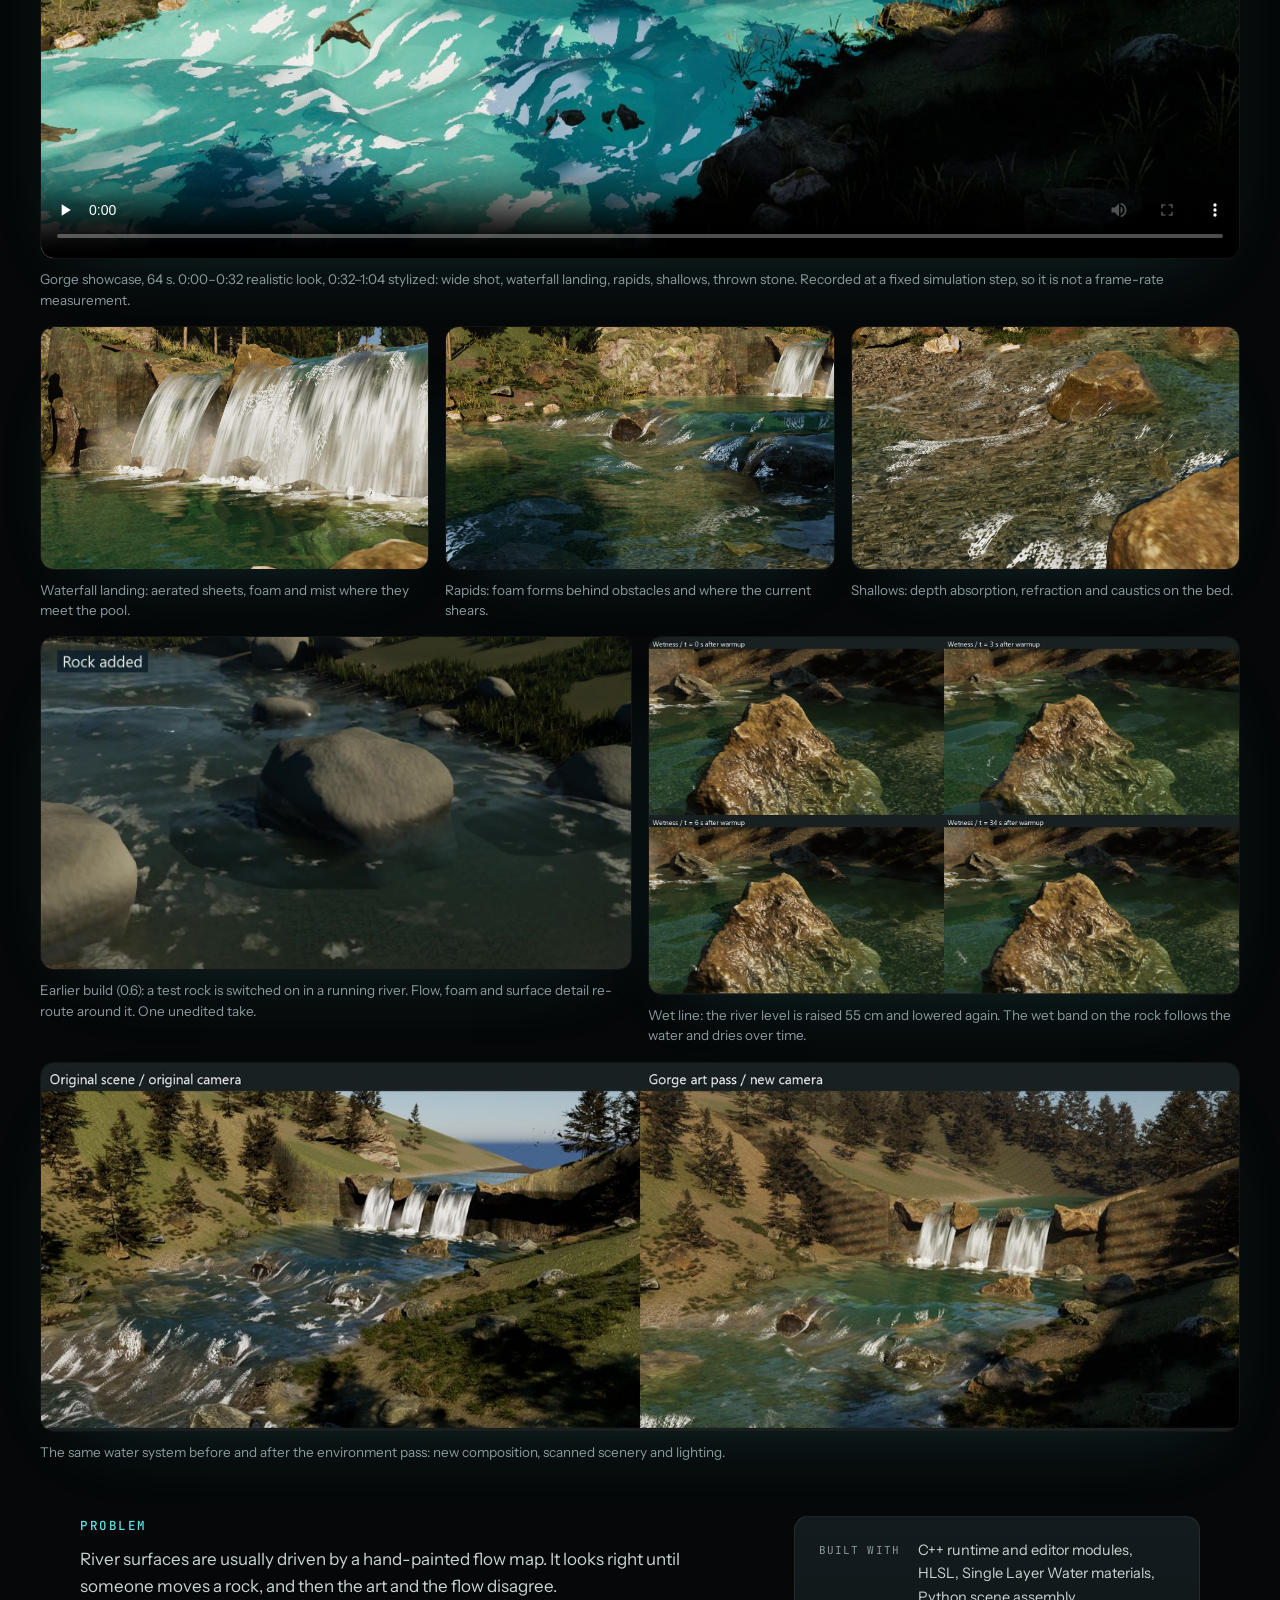
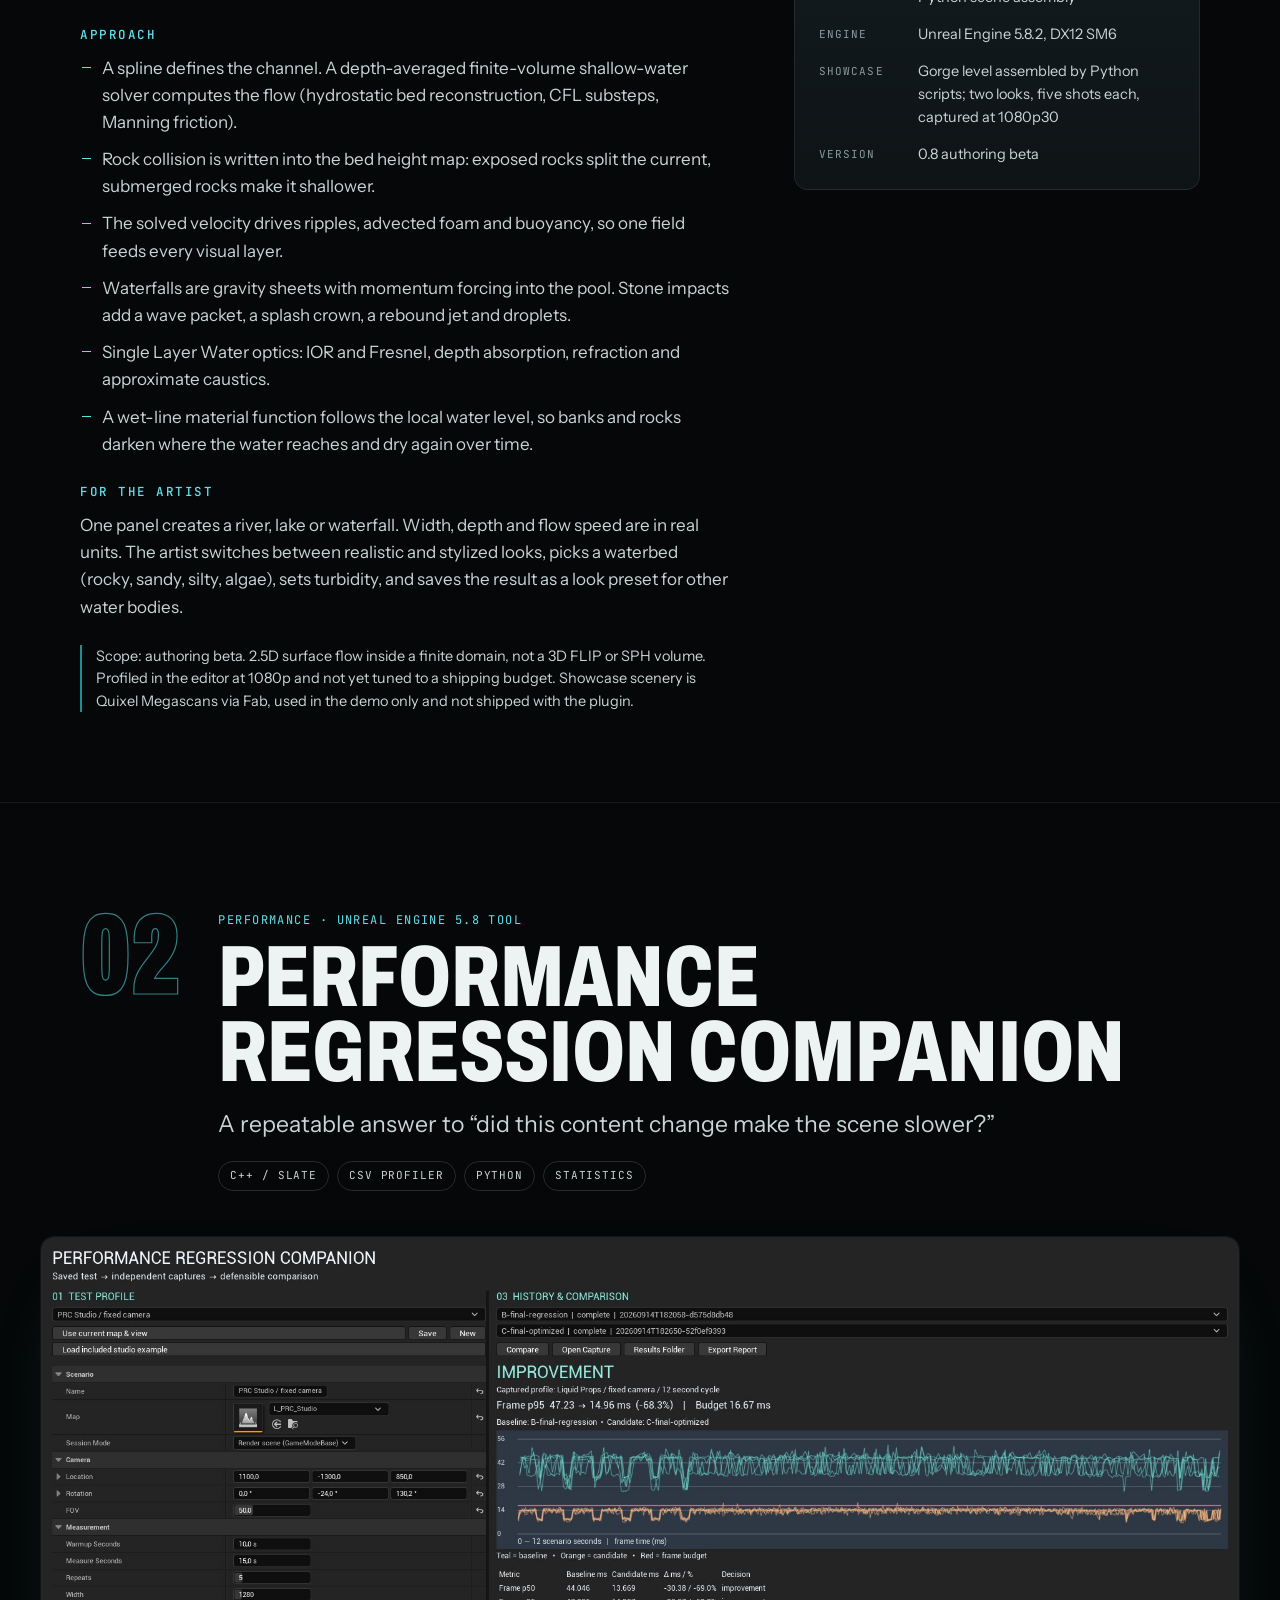
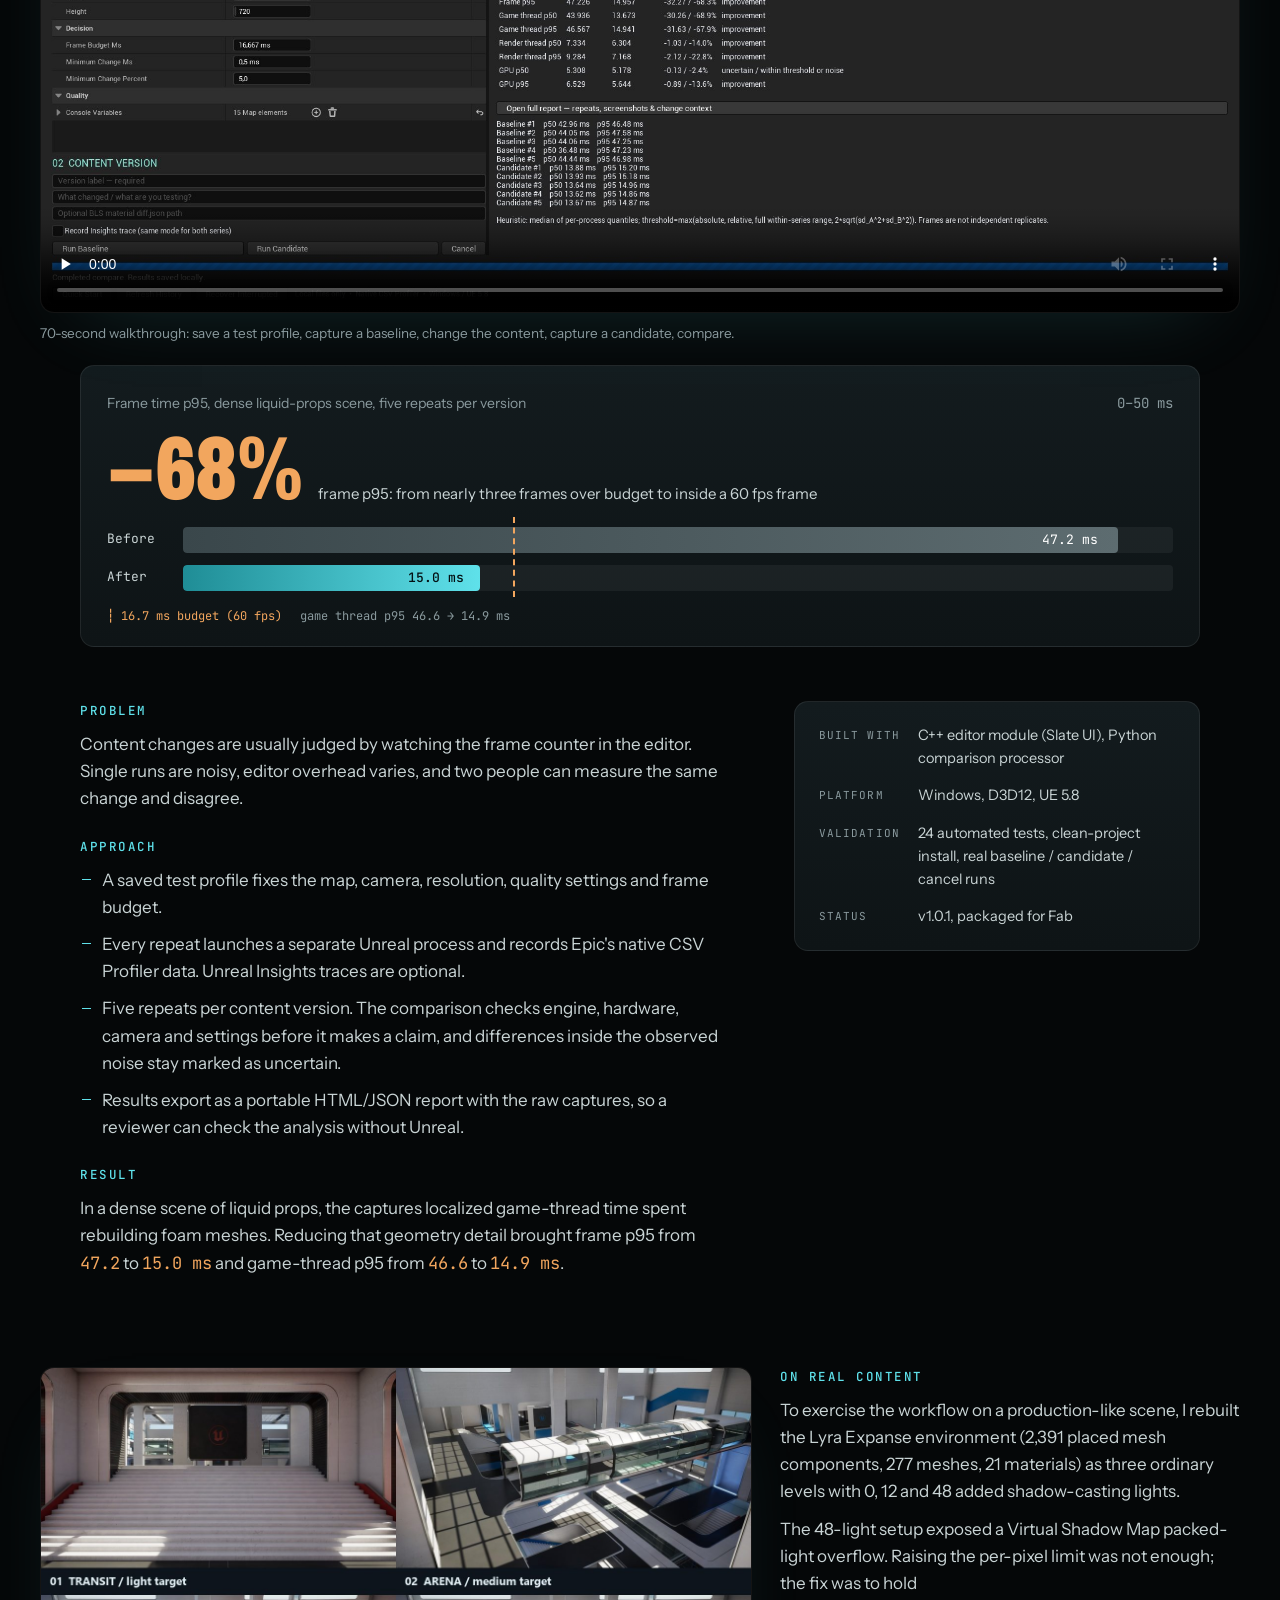
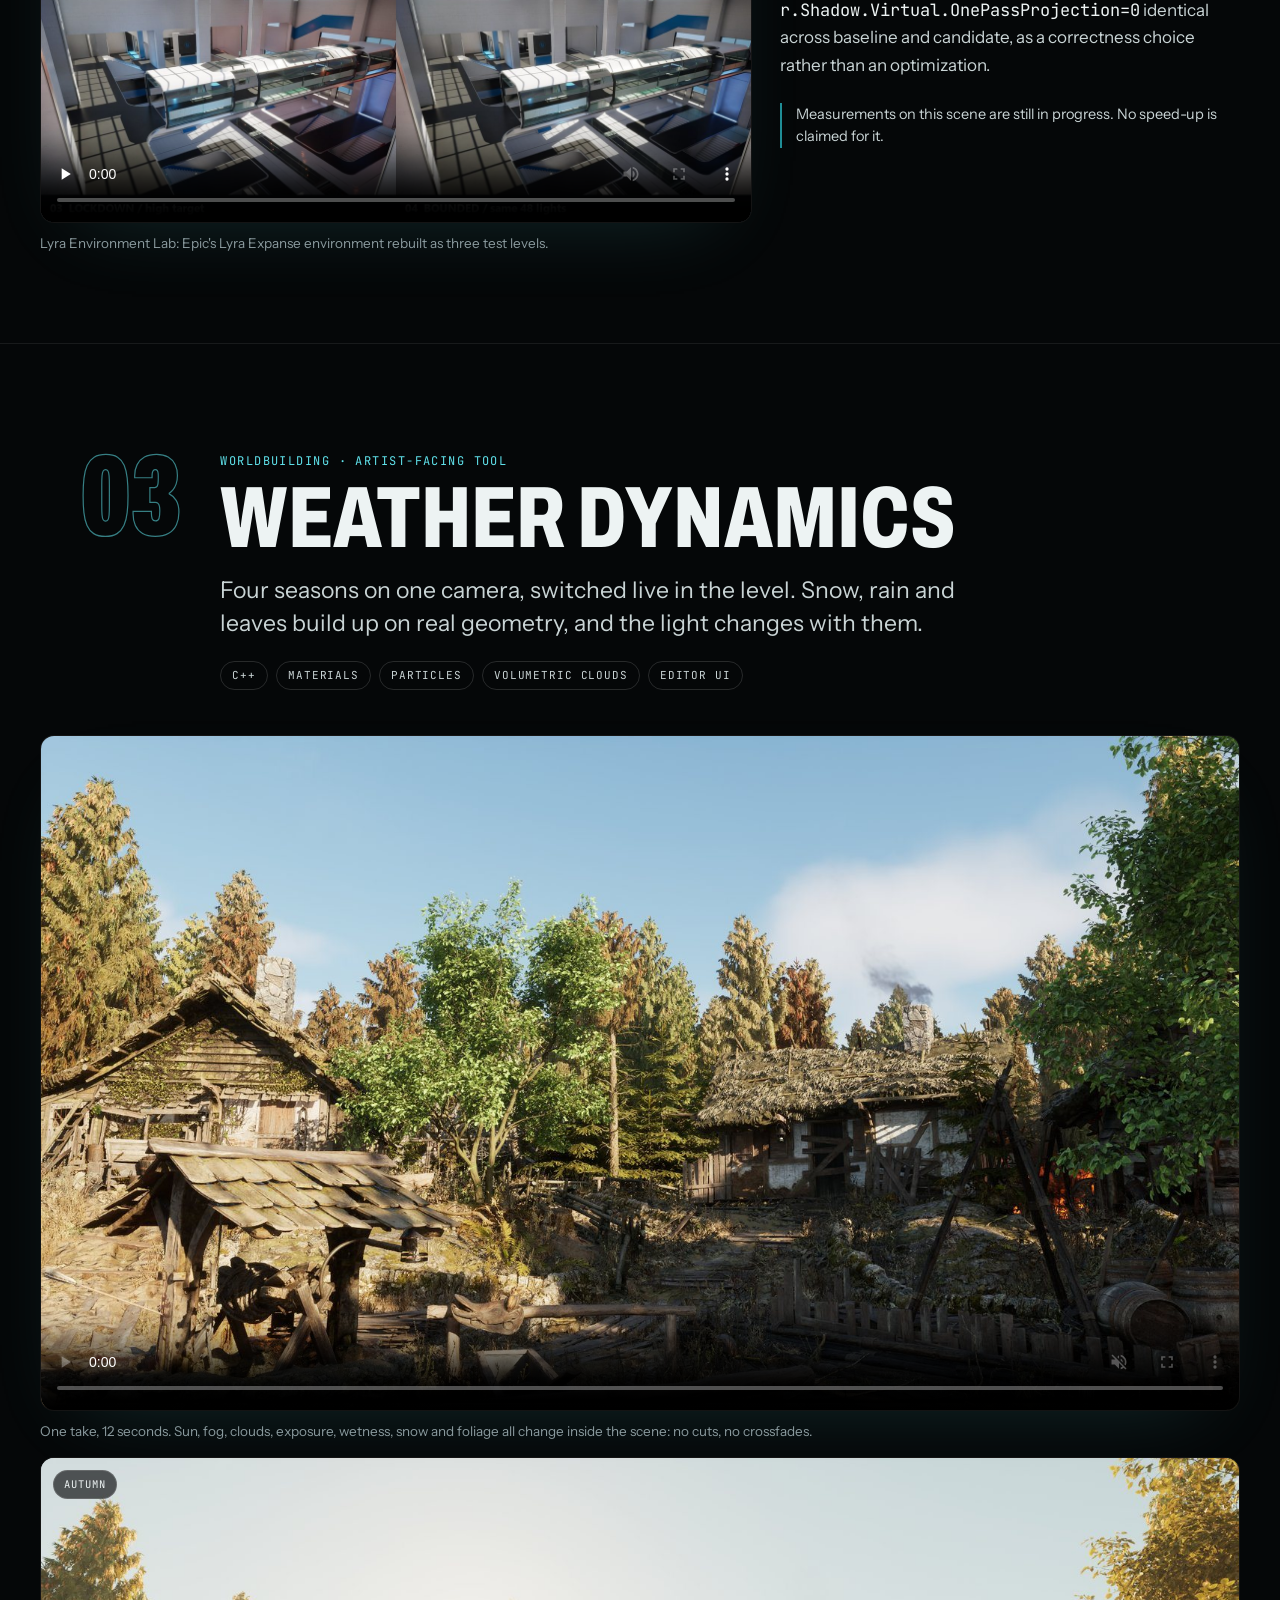
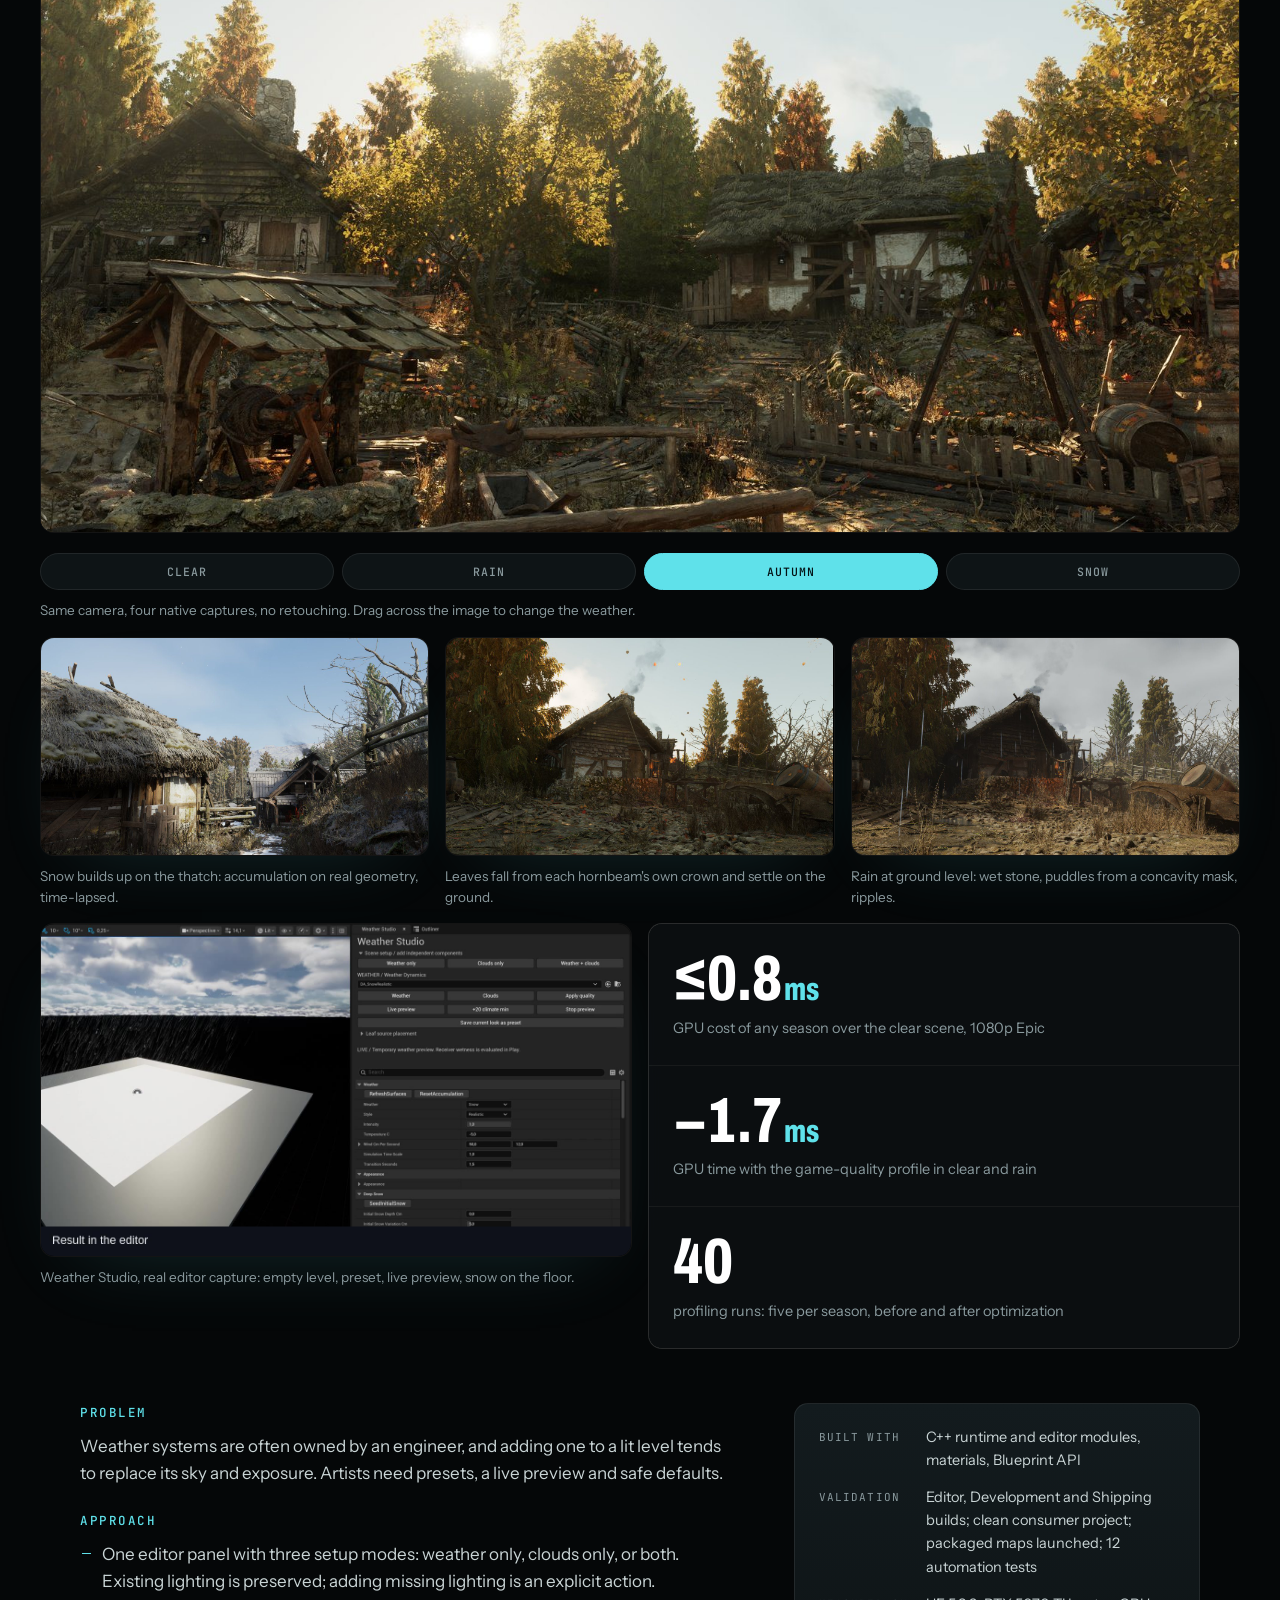
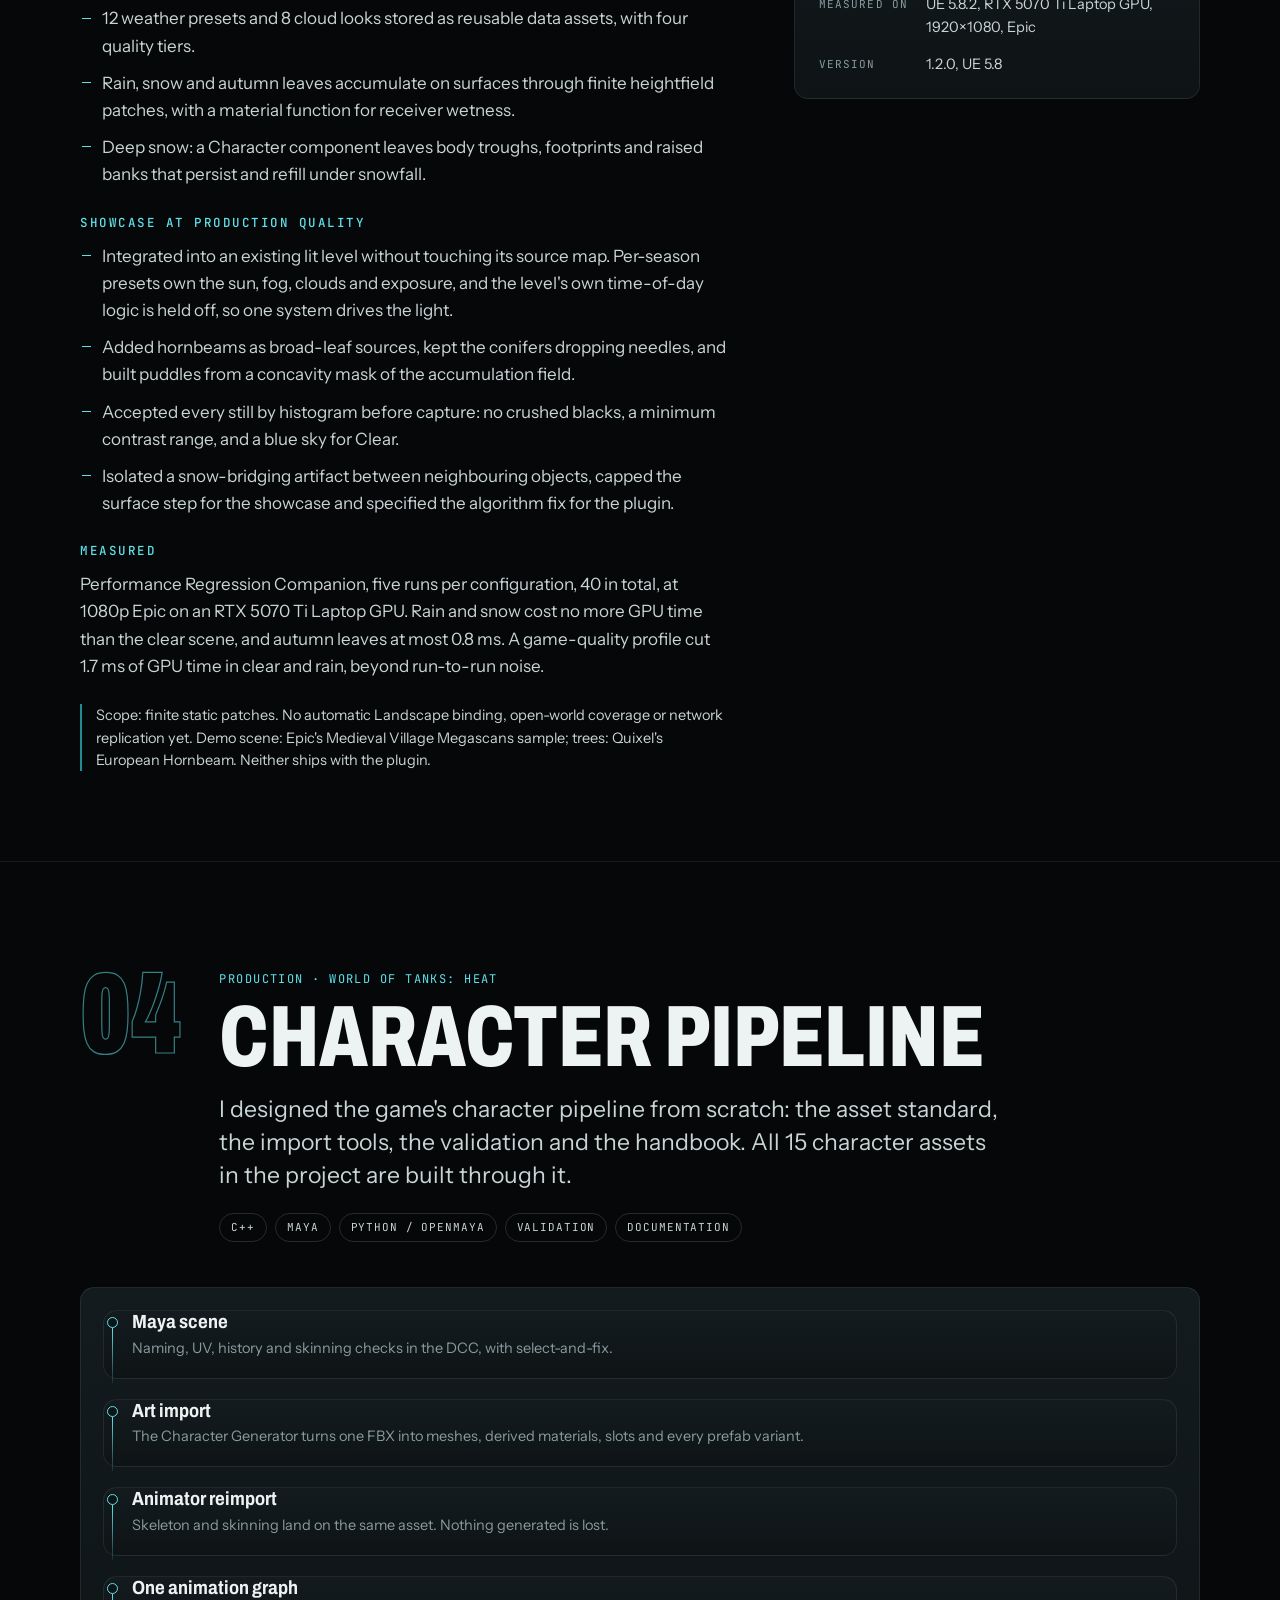
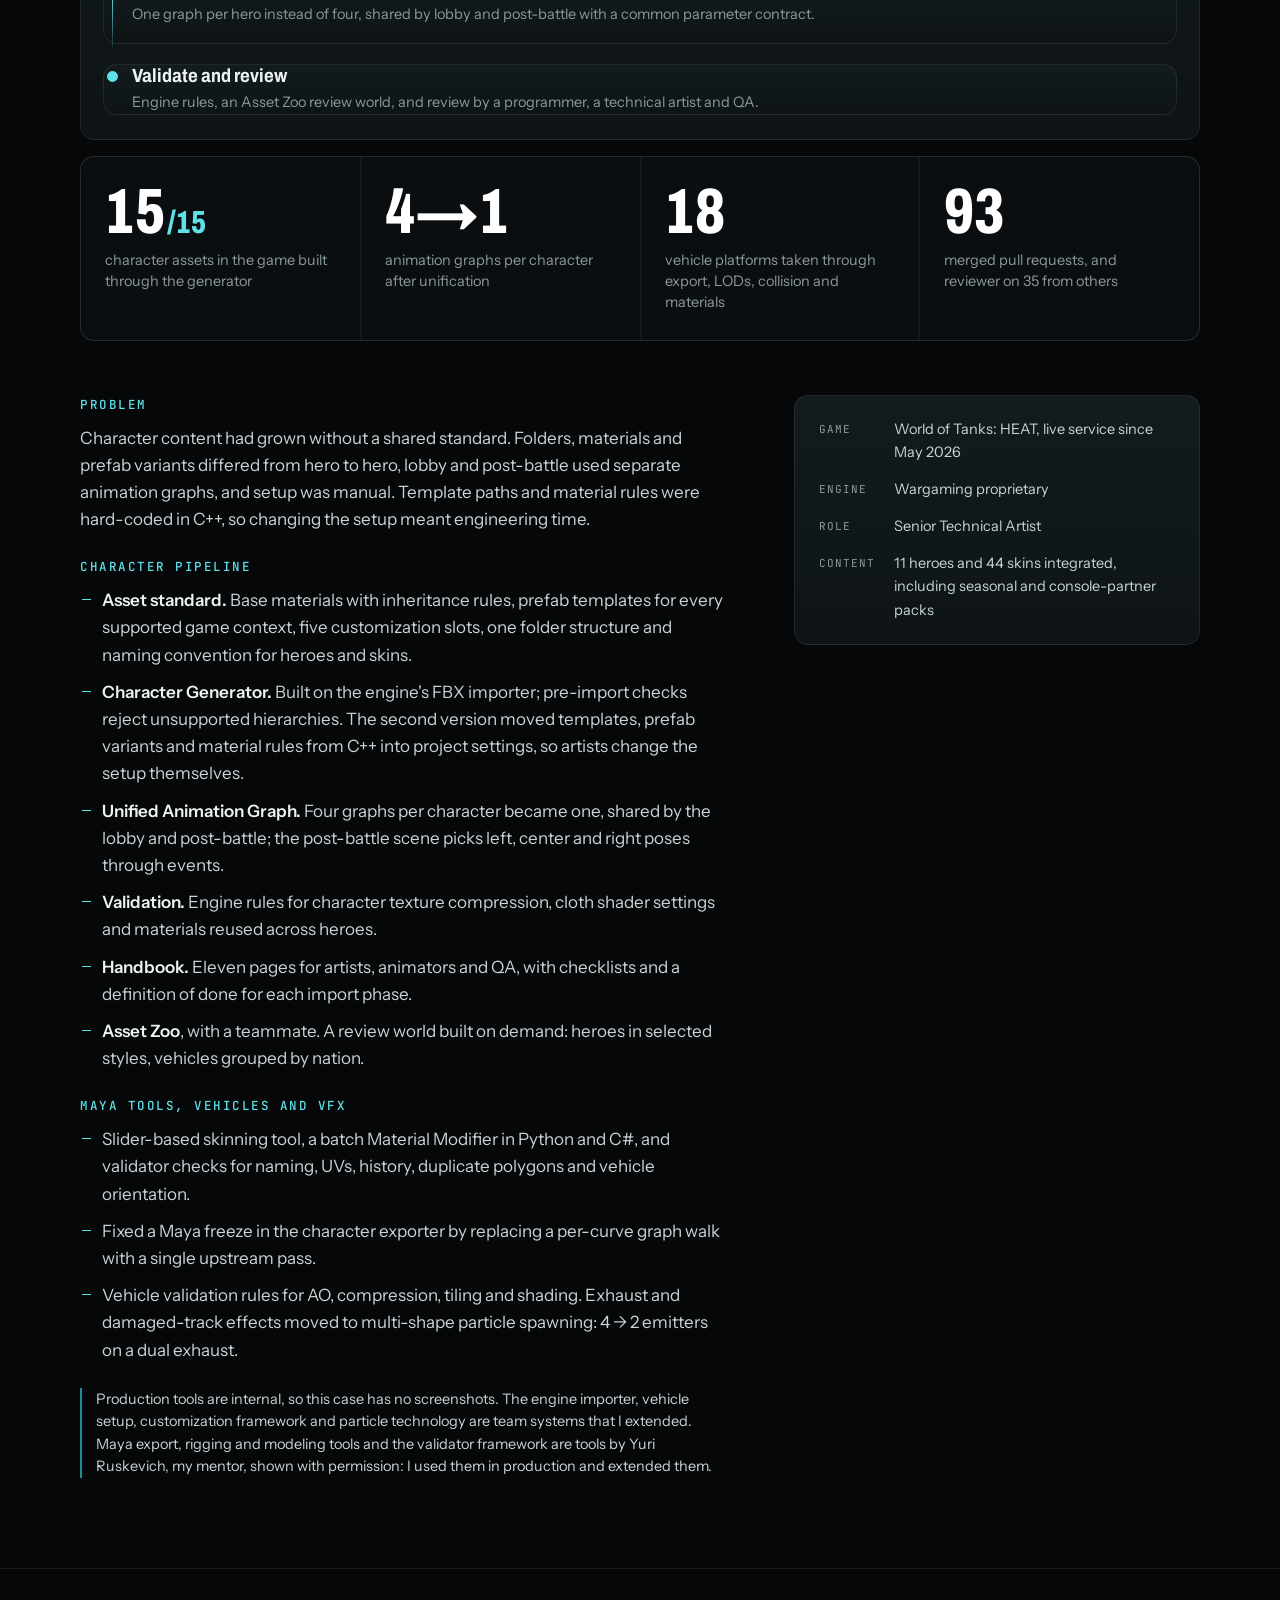
==== commit 2ece52e5: "Liquid Props: new lighting, foam and reel" ====
--- a/index.html
+++ b/index.html
@@ -853,7 +853,7 @@
       <dt>Built with</dt><dd>C++ runtime module, HLSL materials, Blueprint API</dd>
       <dt>Engine</dt><dd>Unreal Engine 5.8.2, DX12 SM6, Lumen</dd>
       <dt>Artist kit</dt><dd>6 presets, 7 container shapes, 3 example maps</dd>
-      <dt>Status</dt><dd>1.0 packaged for Fab</dd>
+      <dt>Status</dt><dd>1.0, Fab release in preparation</dd>
     </dl>
   </div>
 </section>
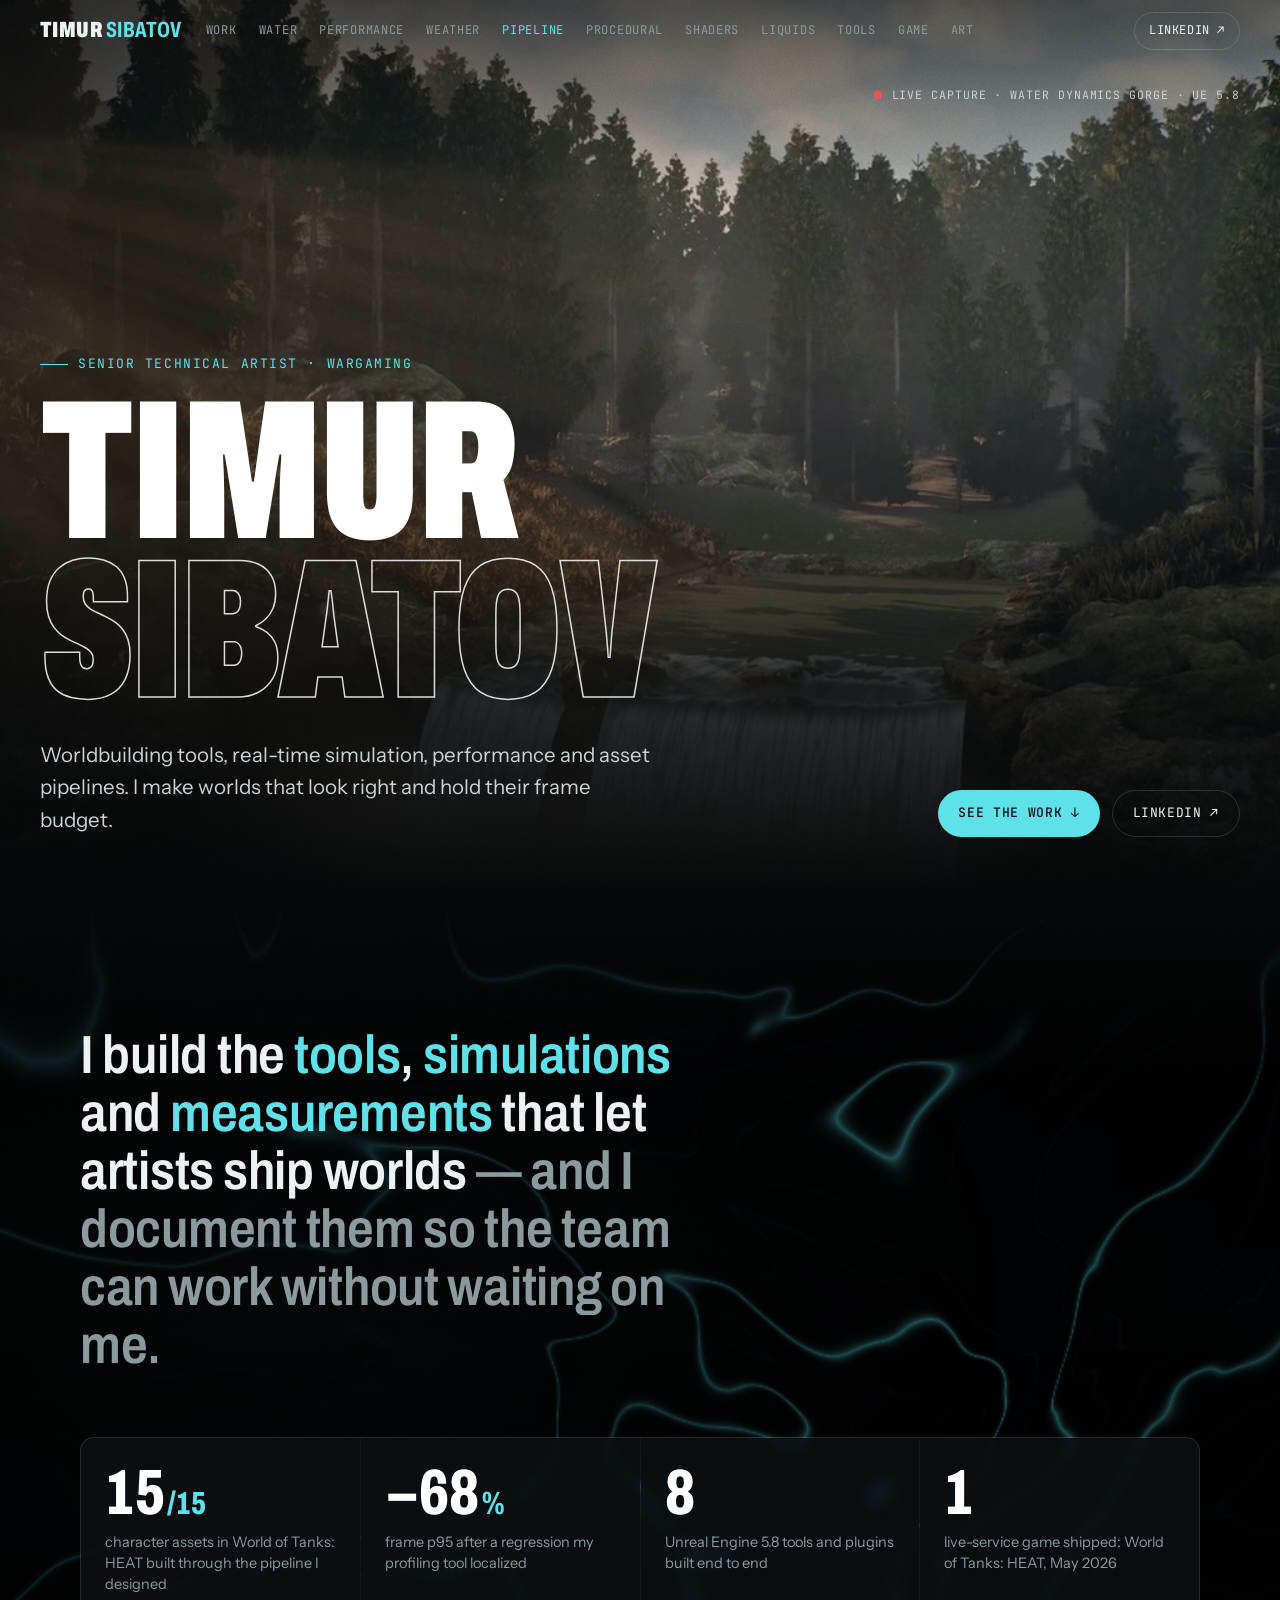
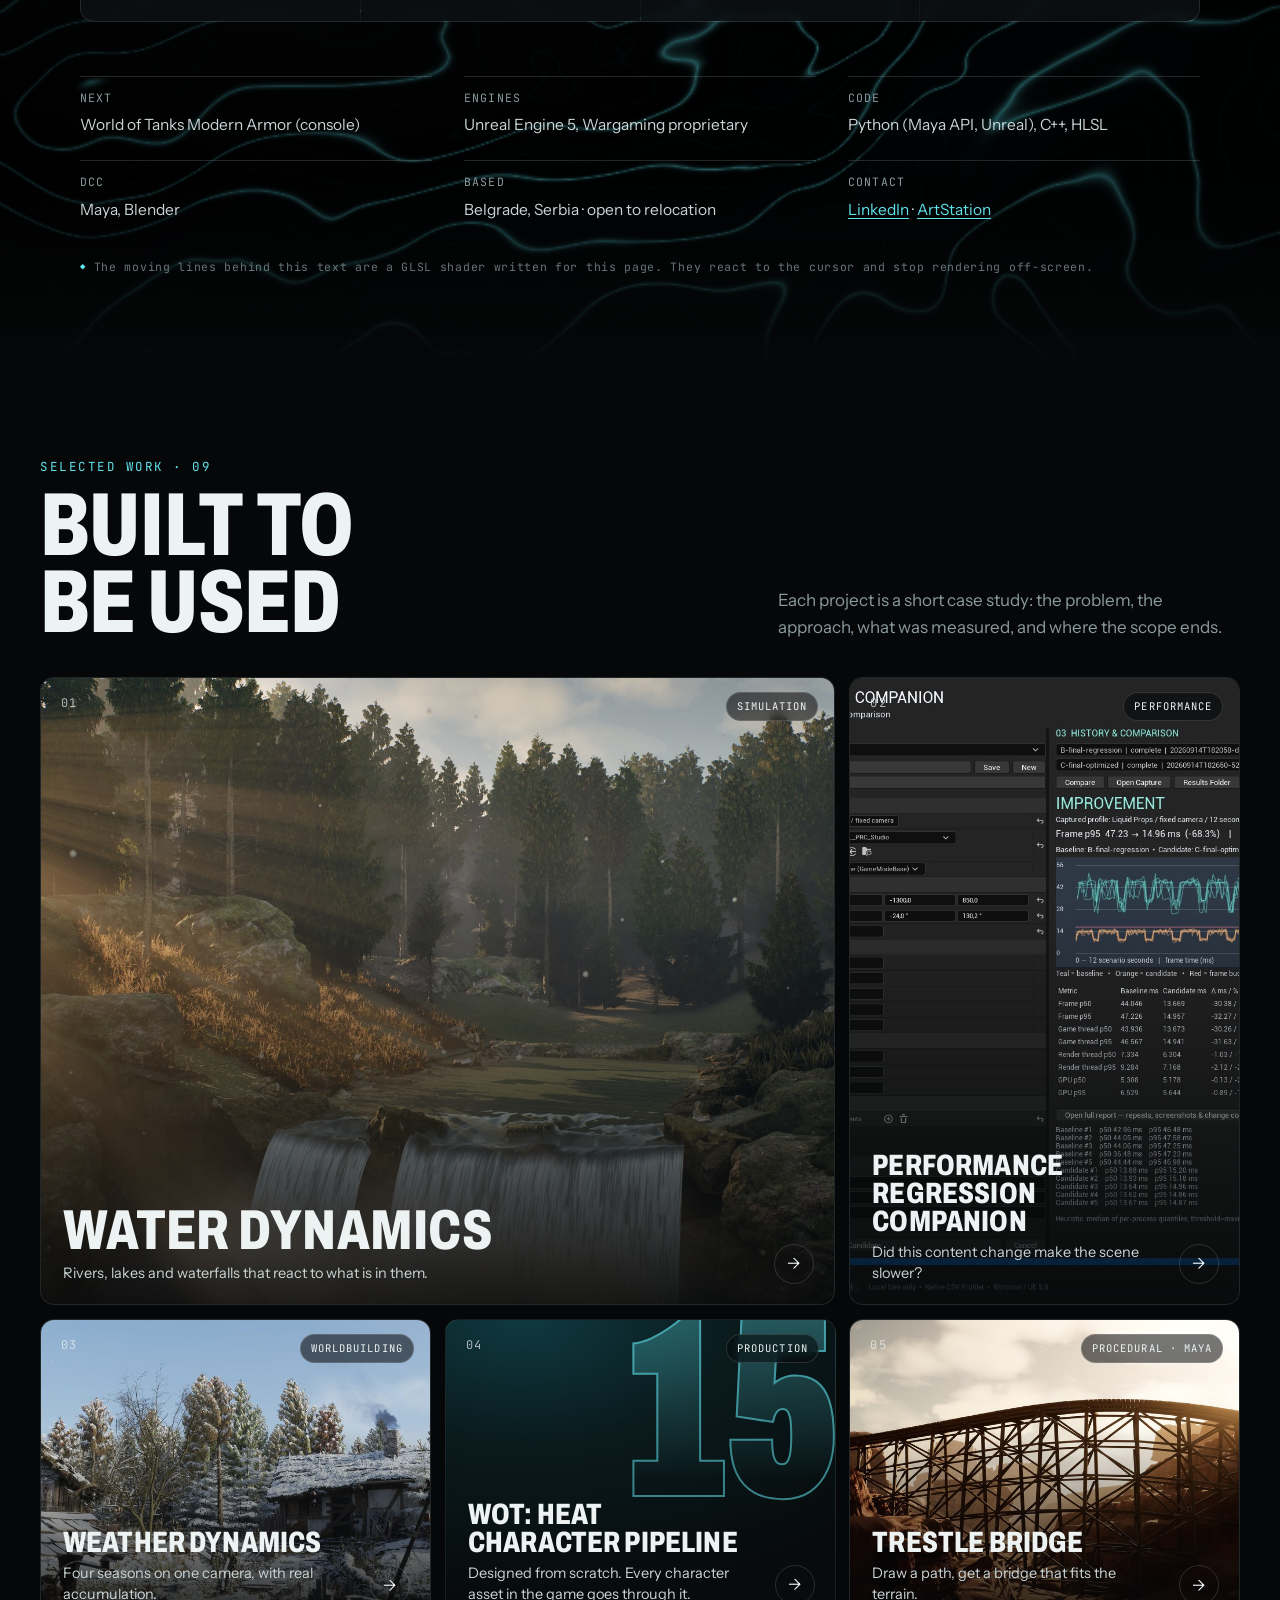
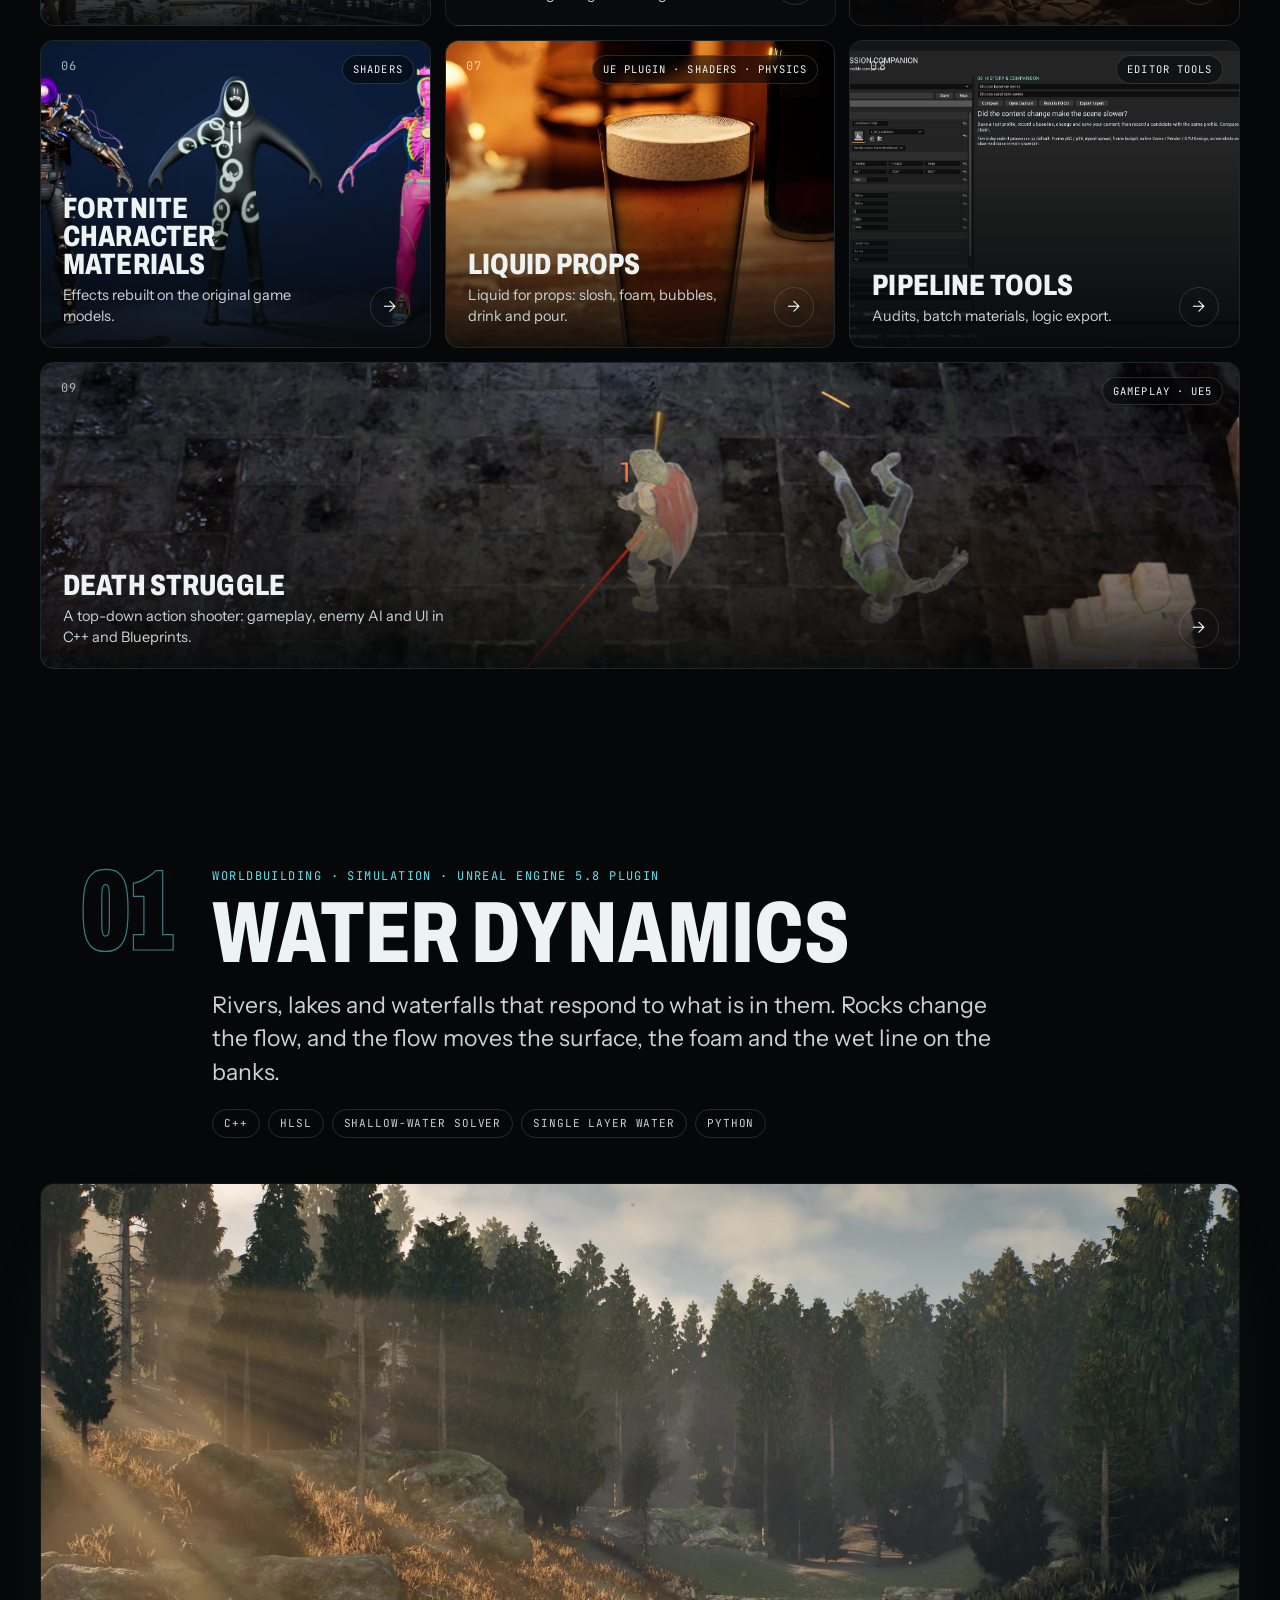
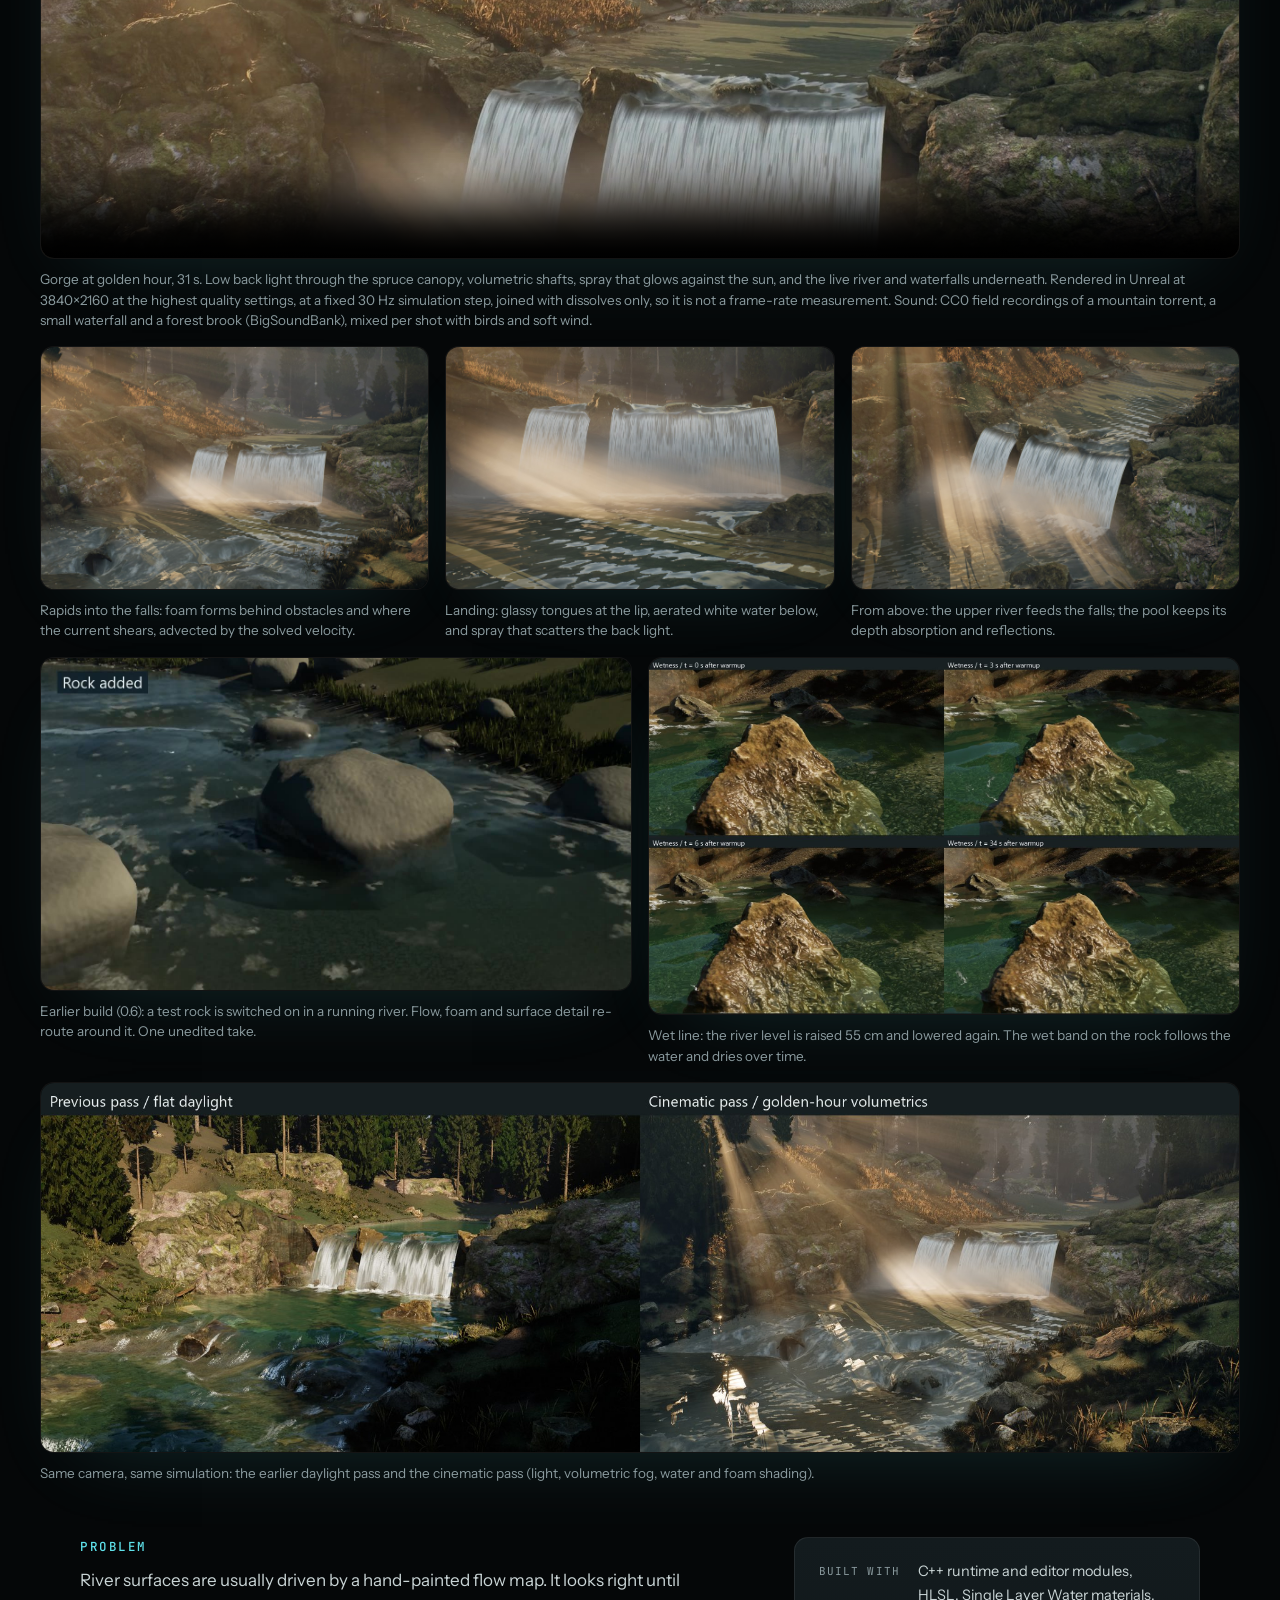
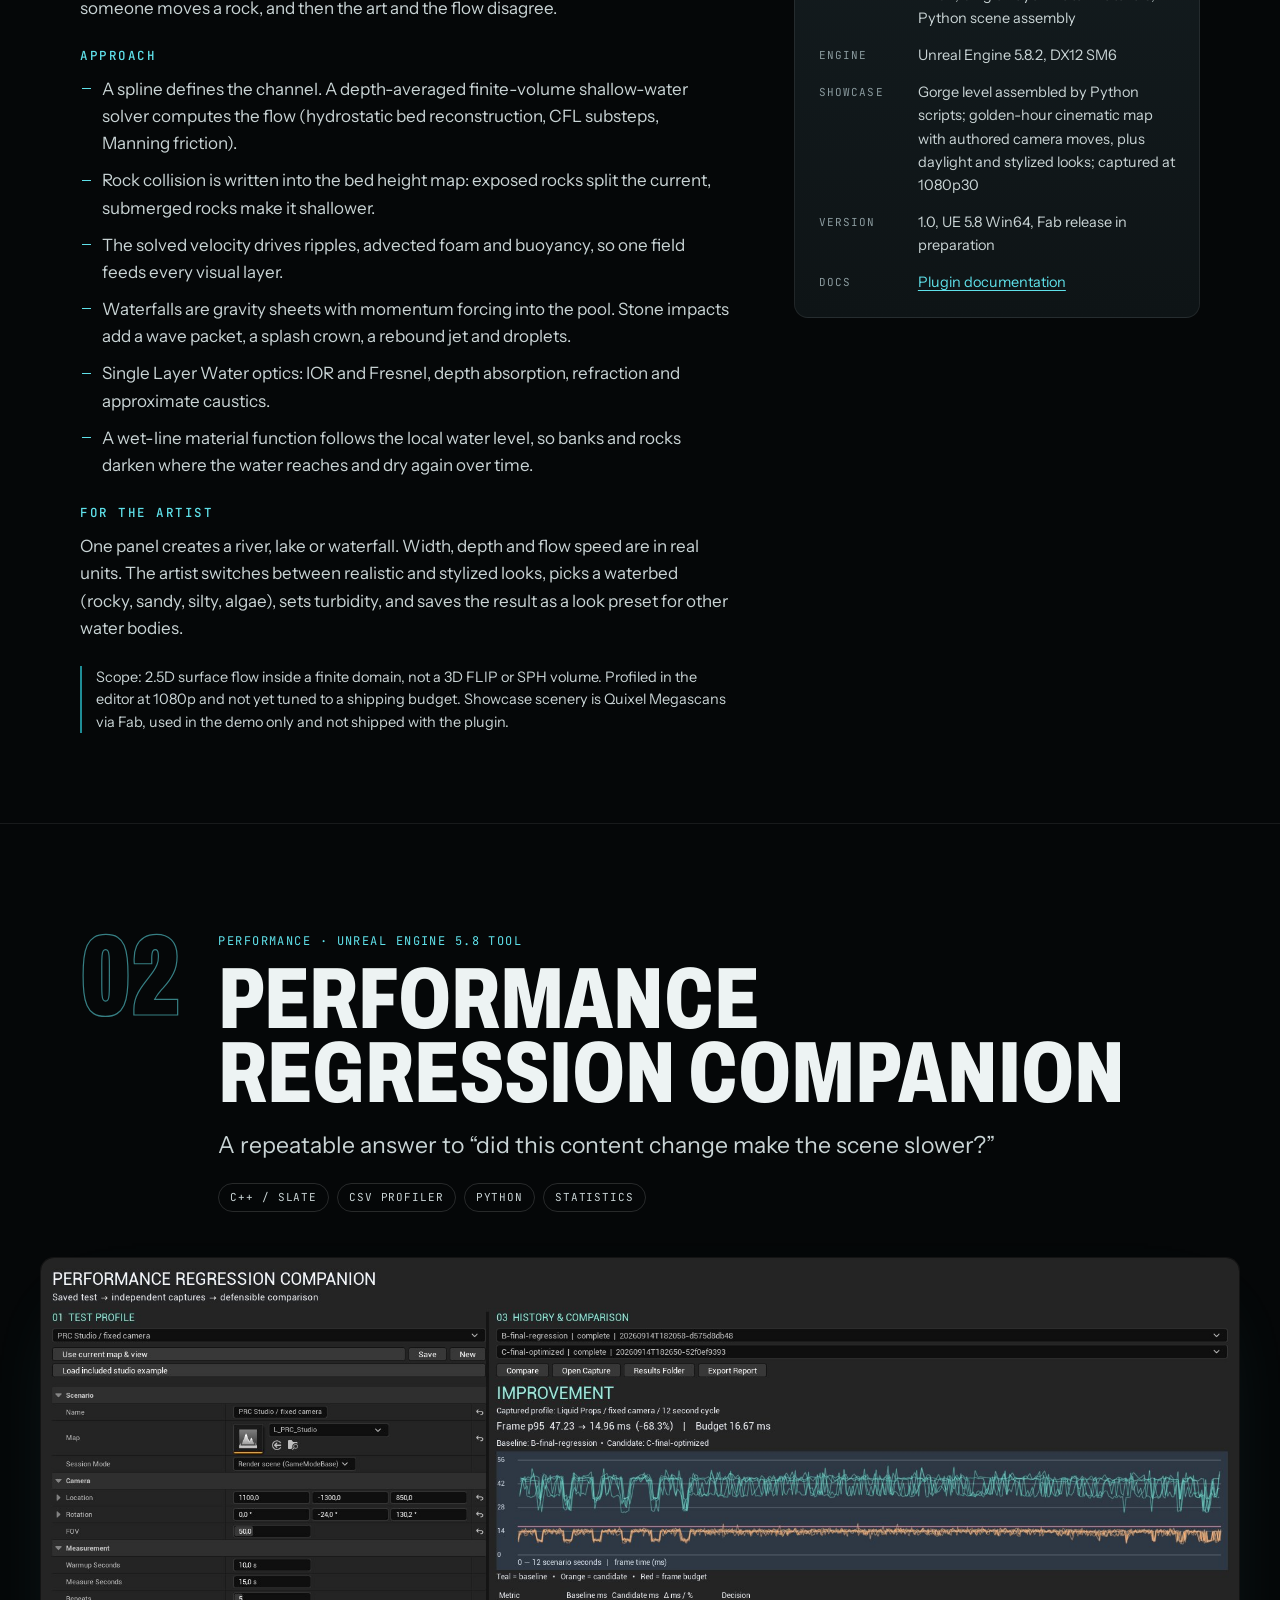
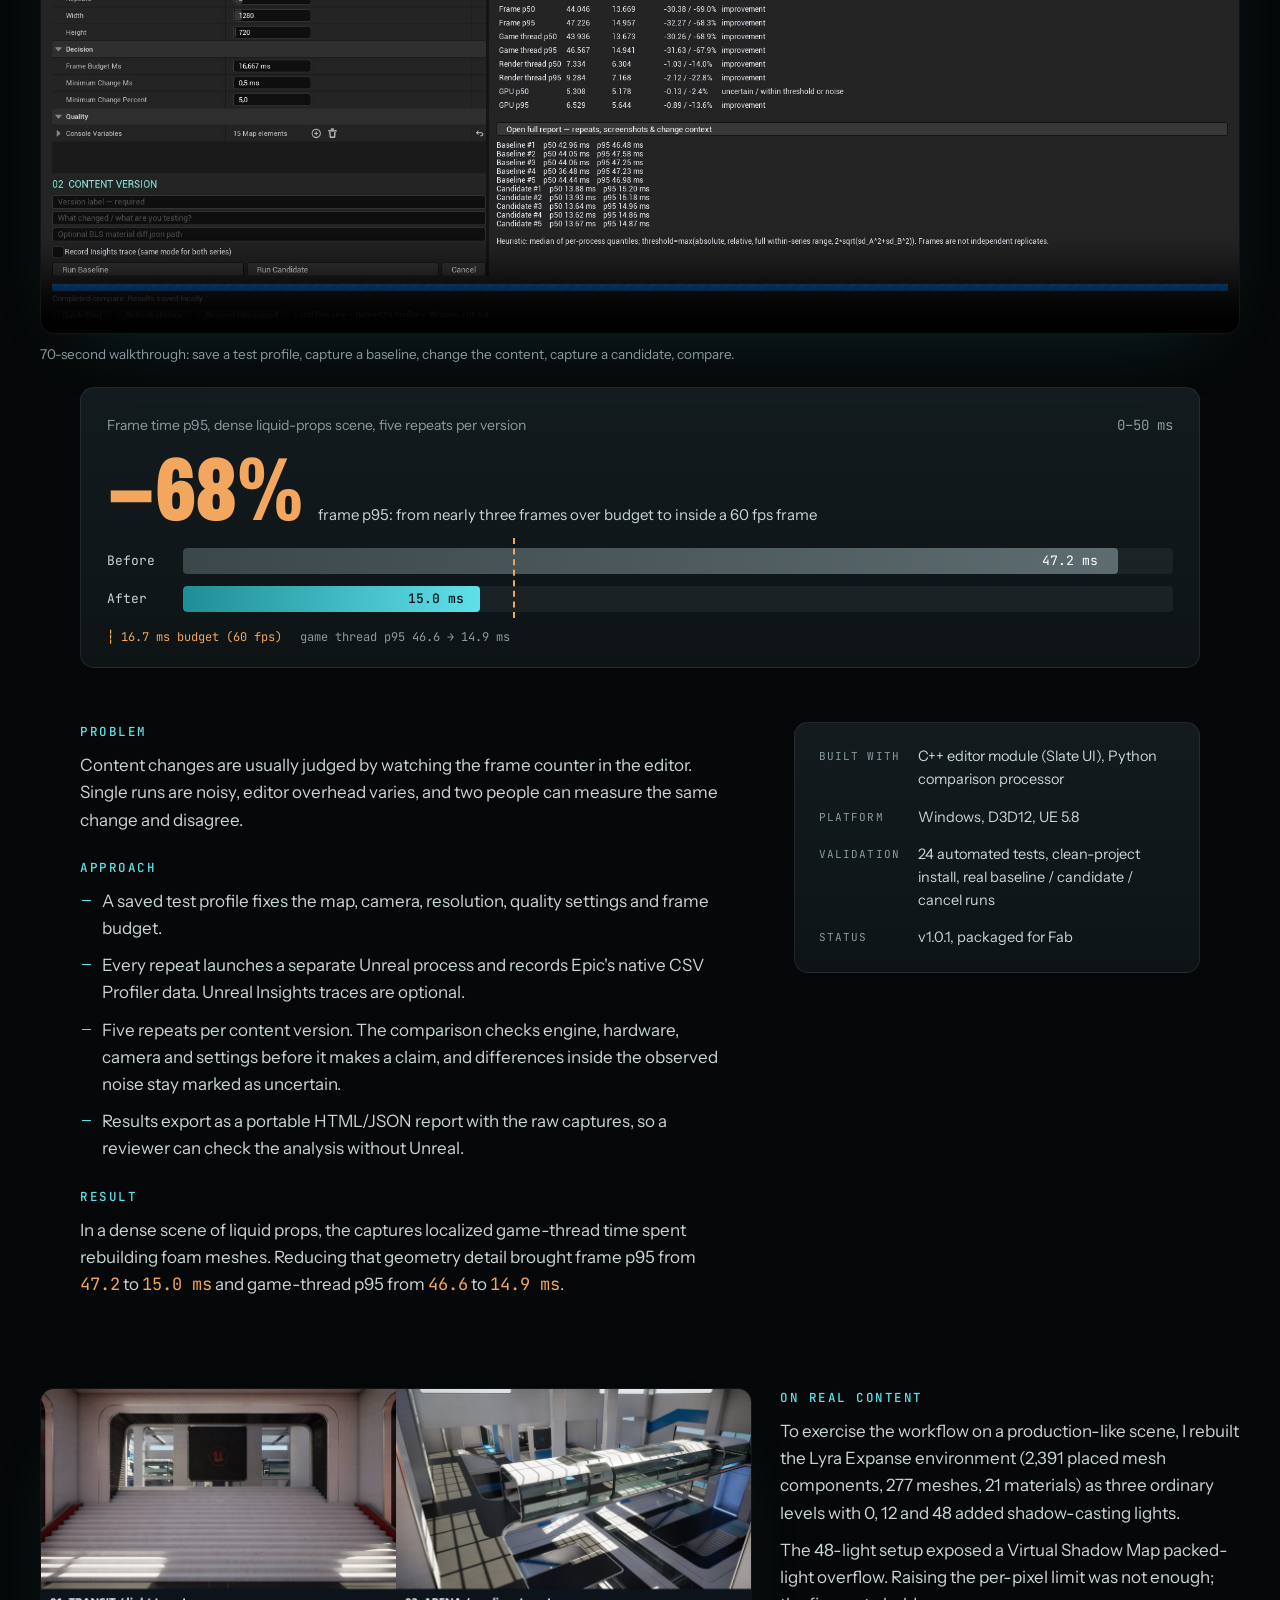
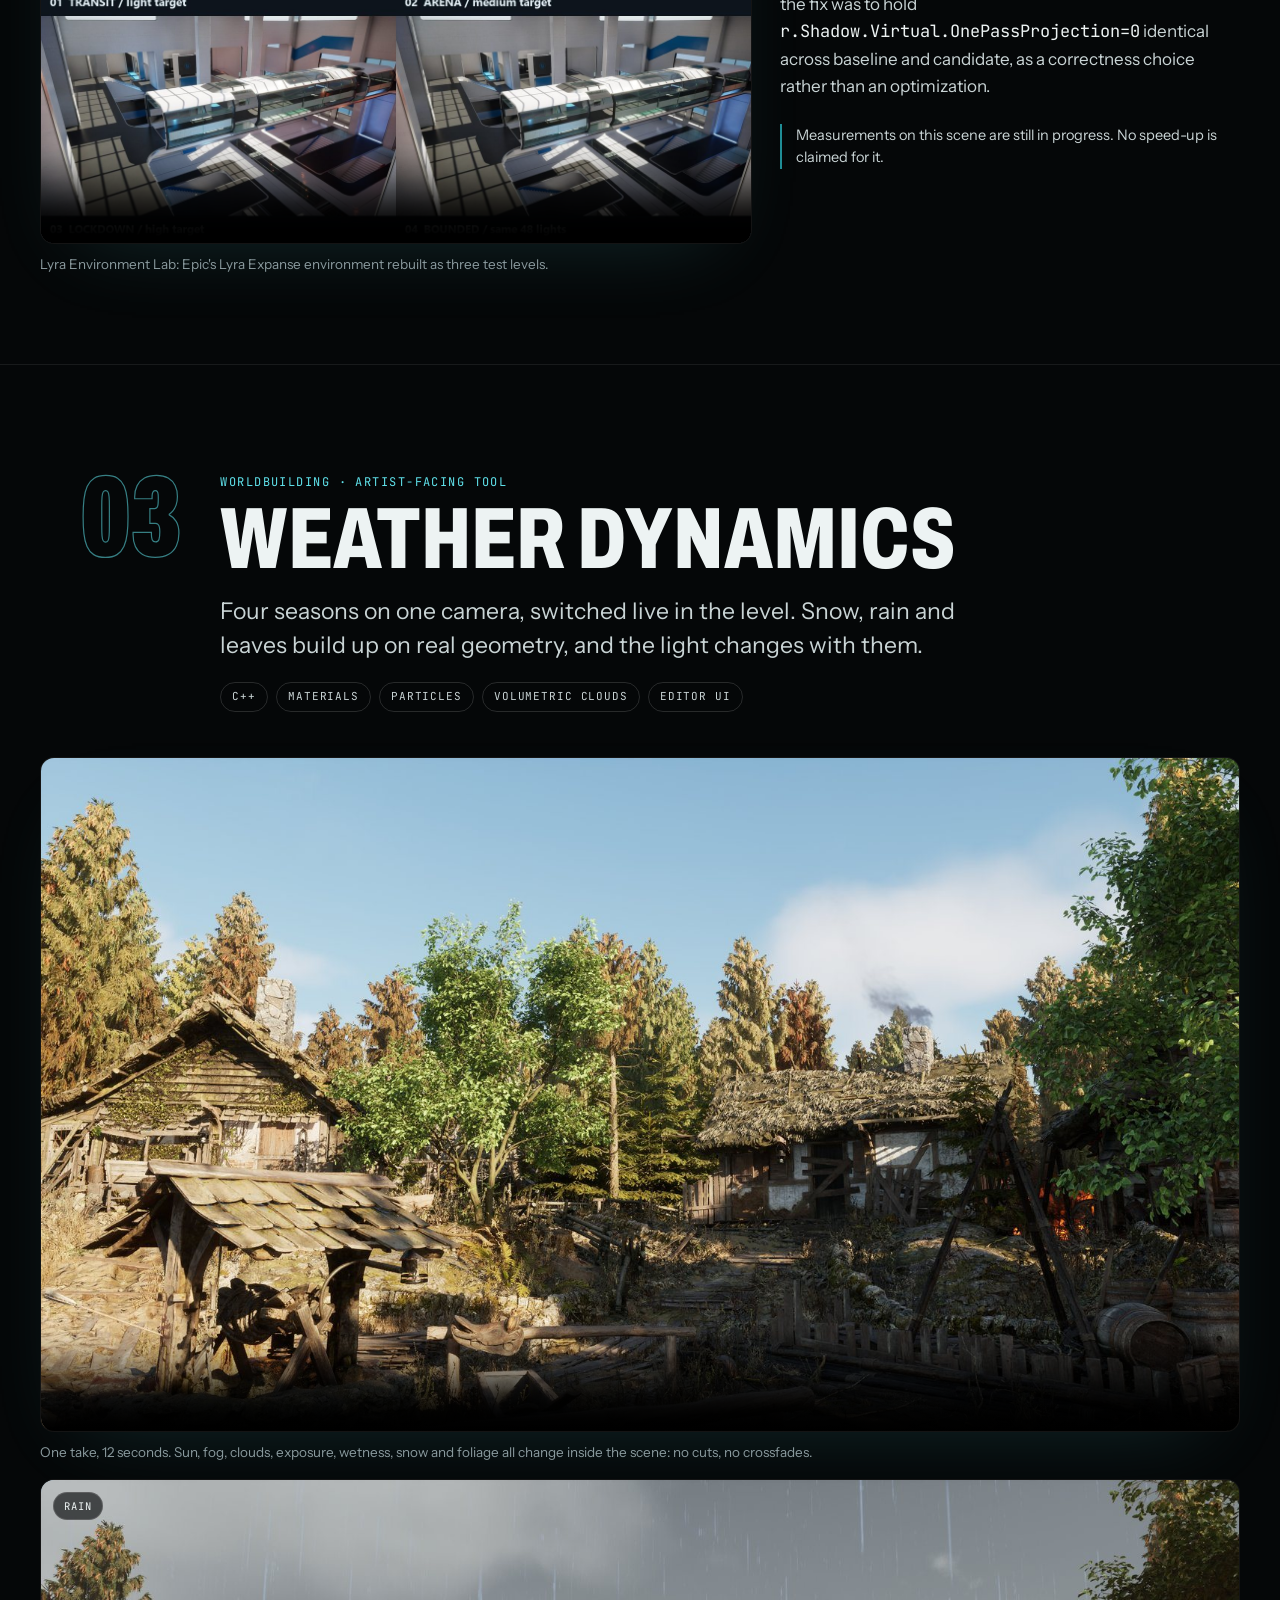
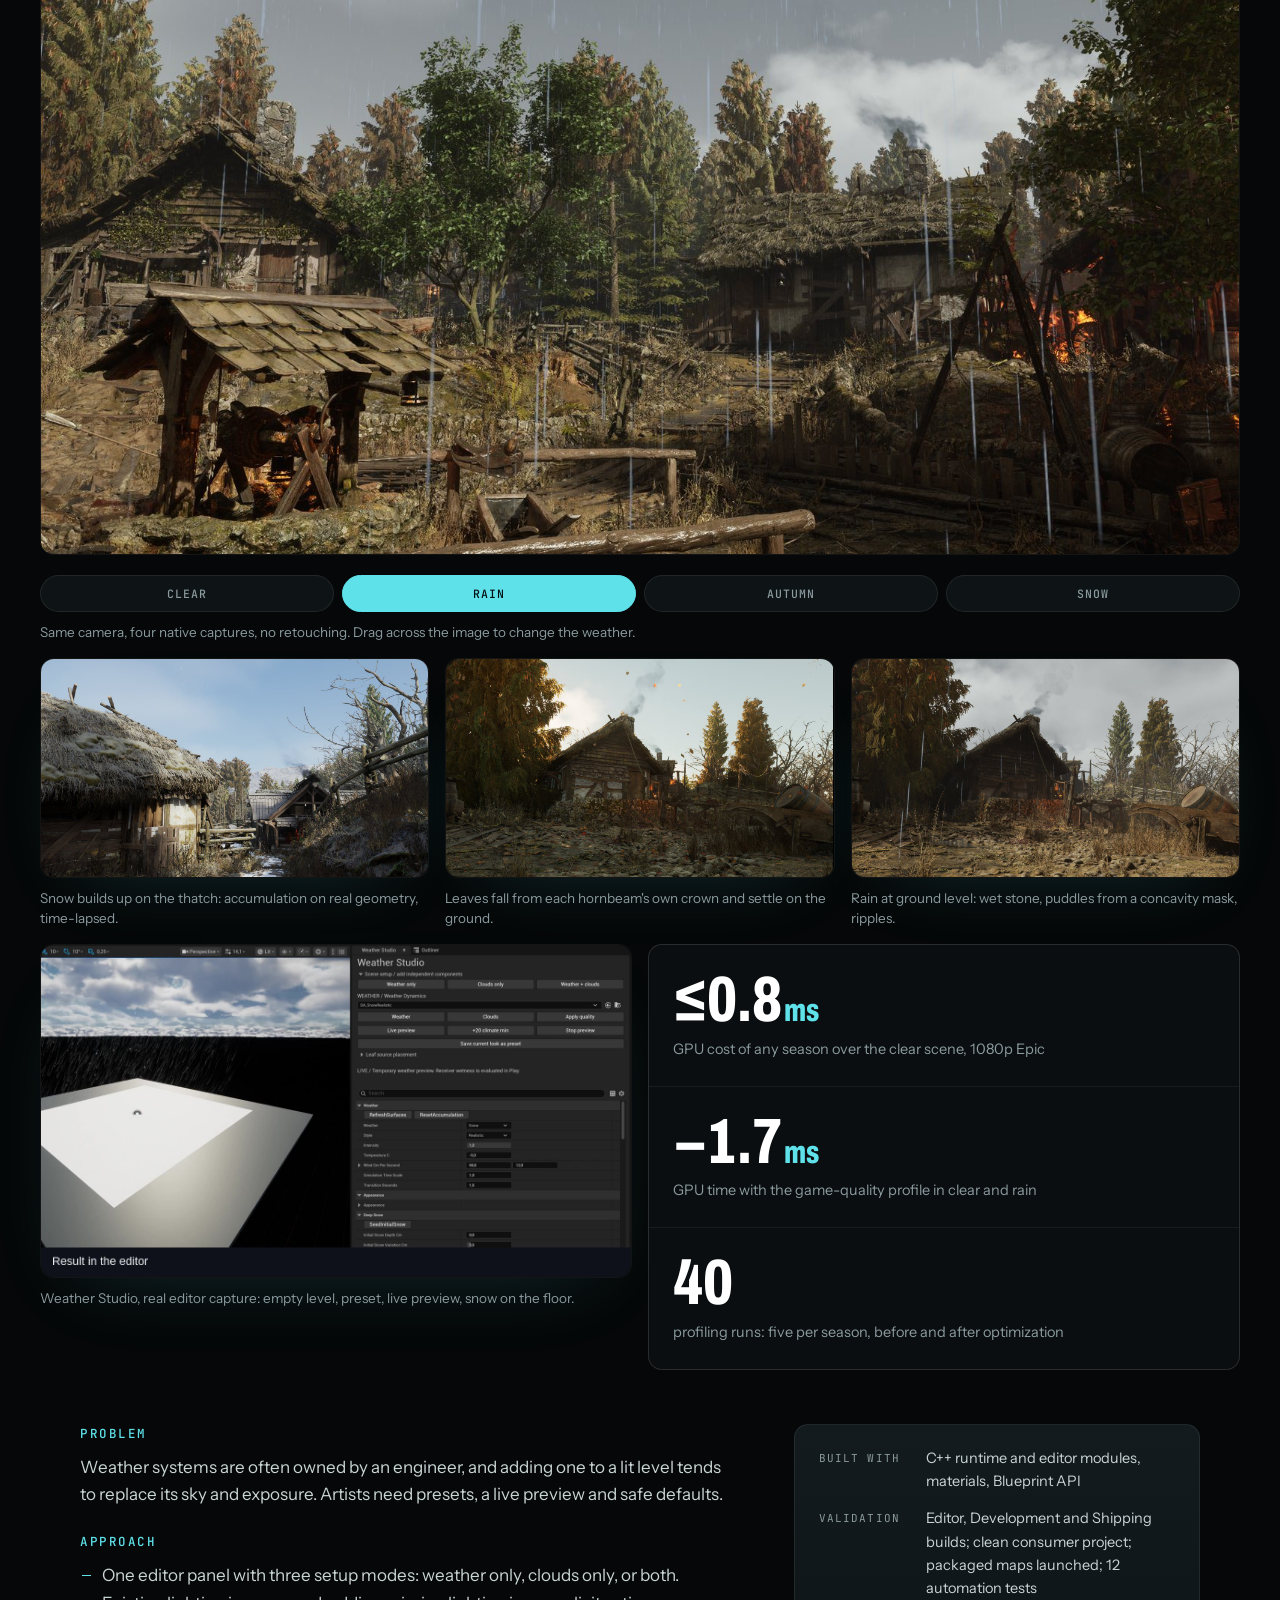
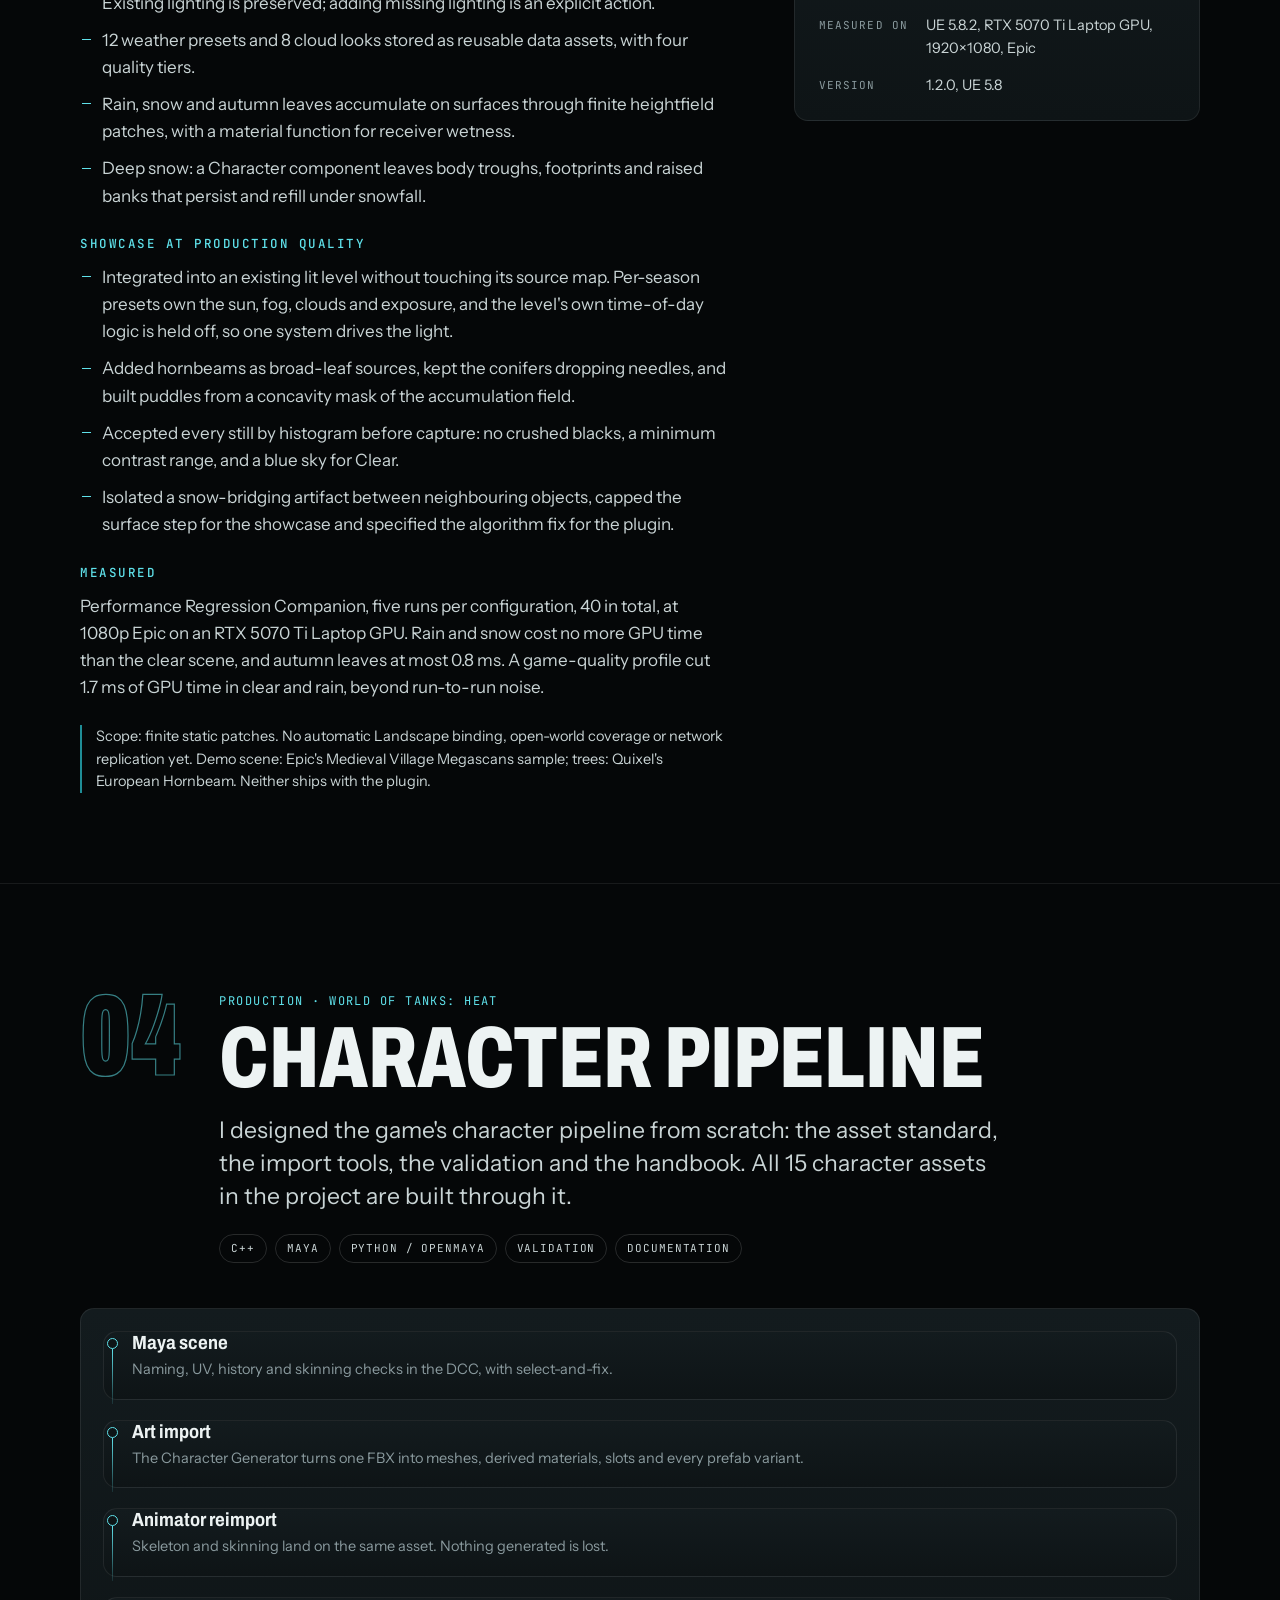
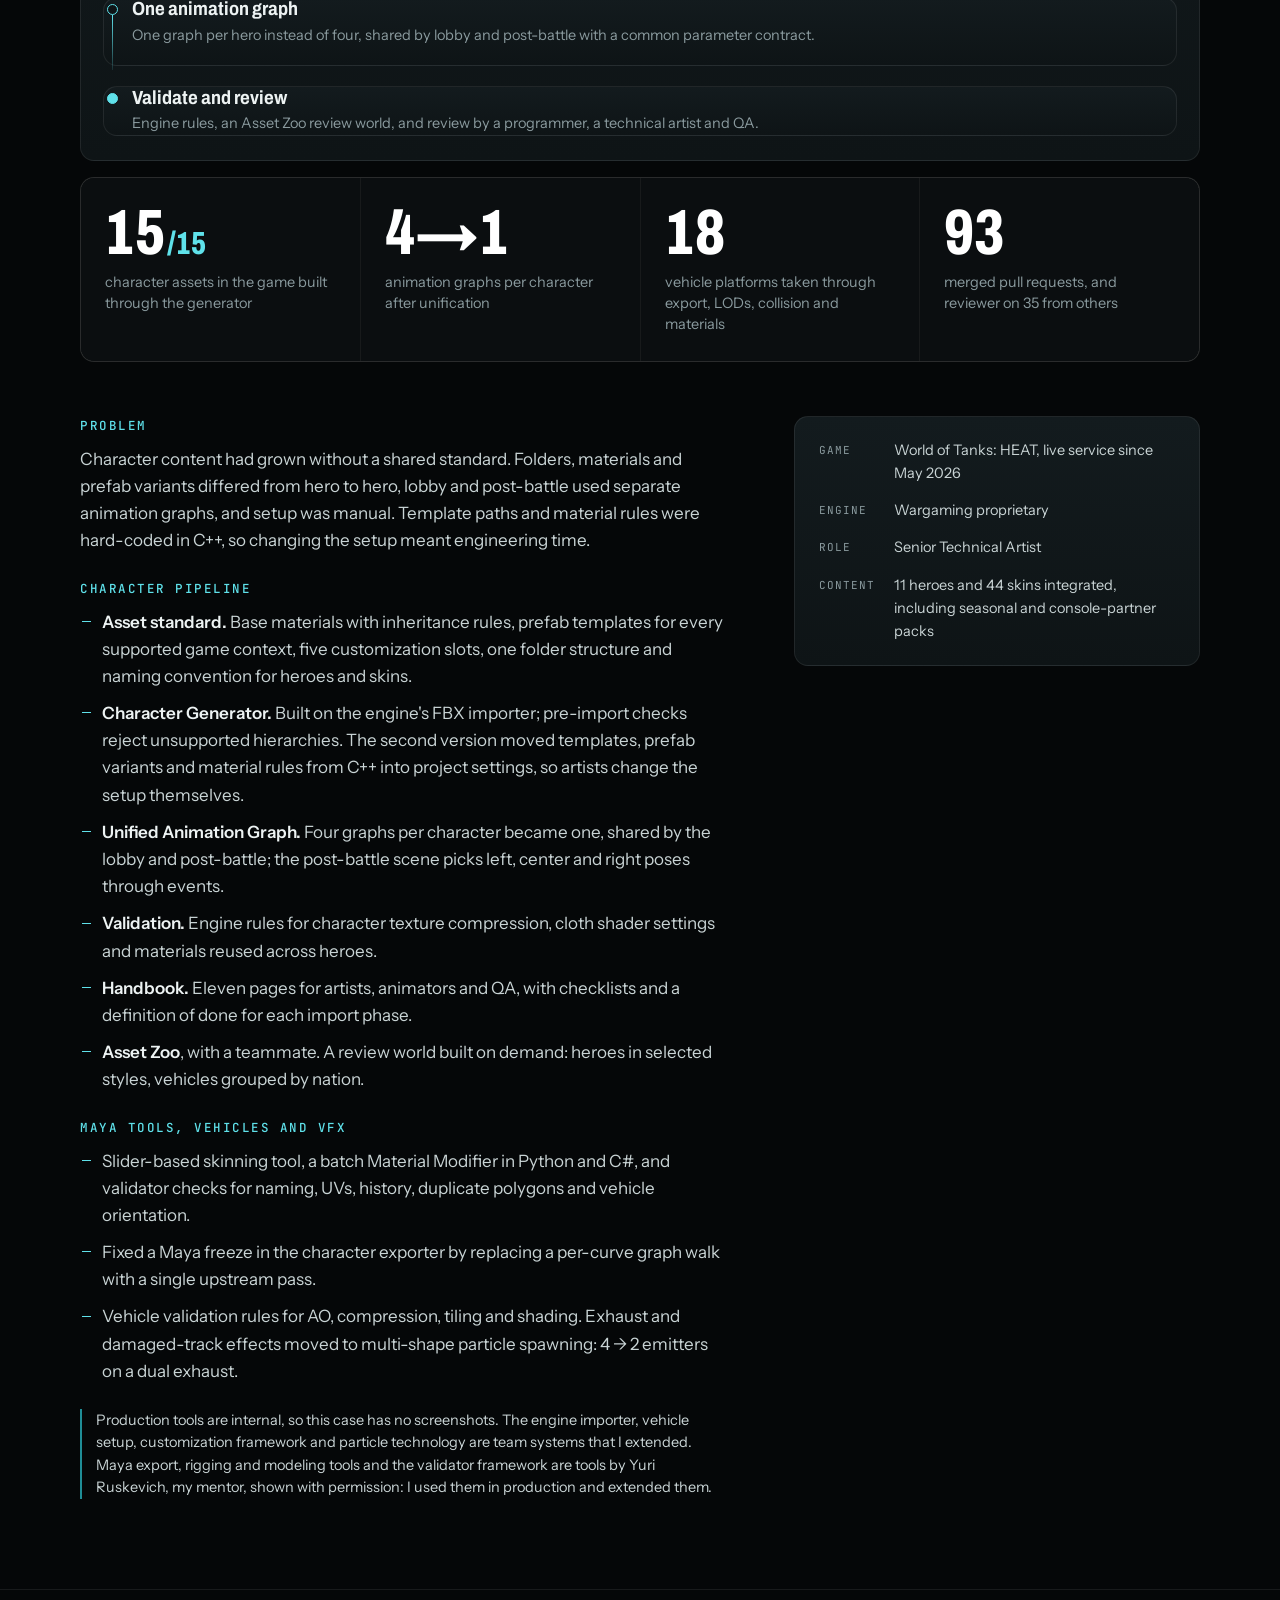
==== commit 96354eec: "Water Dynamics: golden-hour reel, plugin documentation and unused media cleanup" ====
--- a/index.html
+++ b/index.html
@@ -371,7 +371,7 @@
 <main id="top">
 
 <section class="hero" id="hero">
-  <video src="assets/video/hero.mp4" poster="assets/img/poster-hero.jpg" autoplay muted loop playsinline preload="auto" aria-hidden="true"></video>
+  <video src="assets/video/hero-golden.mp4" poster="assets/img/poster-hero-golden.jpg" autoplay muted loop playsinline preload="auto" aria-hidden="true"></video>
   <p class="now" aria-hidden="true"><span class="dot"></span>Live capture · Water Dynamics gorge · UE 5.8</p>
   <div class="hero-inner">
     <p class="kicker" data-reveal>Senior Technical Artist · Wargaming</p>
@@ -415,7 +415,7 @@
       <p>Each project is a short case study: the problem, the approach, what was measured, and where the scope ends.</p>
     </div>
     <div class="bento">
-      <a class="card c4" href="#water" data-reveal><img src="assets/img/gorge-landing.jpg" alt="" loading="lazy"><video data-preview src="assets/video/p-water.mp4" muted loop playsinline preload="none"></video><span class="num">01</span><span class="tag">Simulation</span><span class="meta"><strong>Water Dynamics</strong><span>Rivers, lakes and waterfalls that react to what is in them.</span></span><span class="go" aria-hidden="true">→</span></a>
+      <a class="card c4" href="#water" data-reveal><img src="assets/img/gorge-golden-forest.jpg" alt="" loading="lazy"><video data-preview src="assets/video/p-water-golden.mp4" muted loop playsinline preload="none"></video><span class="num">01</span><span class="tag">Simulation</span><span class="meta"><strong>Water Dynamics</strong><span>Rivers, lakes and waterfalls that react to what is in them.</span></span><span class="go" aria-hidden="true">→</span></a>
       <a class="card c2t" href="#performance" data-reveal><img src="assets/img/prc-panel.jpg" alt="" loading="lazy" style="object-position:30% 50%"><video data-preview src="assets/video/p-prc.mp4" muted loop playsinline preload="none"></video><span class="num">02</span><span class="tag">Performance</span><span class="meta"><strong>Performance Regression Companion</strong><span>Did this content change make the scene slower?</span></span><span class="go" aria-hidden="true">→</span></a>
       <a class="card" href="#weather" data-reveal><img src="assets/img/card-weather.jpg" alt="" loading="lazy"><video data-preview src="assets/video/p-weather.mp4" muted loop playsinline preload="none"></video><span class="num">03</span><span class="tag">Worldbuilding</span><span class="meta"><strong>Weather Dynamics</strong><span>Four seasons on one camera, with real accumulation.</span></span><span class="go" aria-hidden="true">→</span></a>
       <a class="card type" href="#pipeline" data-reveal><span class="big" aria-hidden="true">15</span><span class="num">04</span><span class="tag">Production</span><span class="meta"><strong>WoT: HEAT character pipeline</strong><span>Designed from scratch. Every character asset in the game goes through it.</span></span><span class="go" aria-hidden="true">→</span></a>
@@ -441,19 +441,19 @@
   </div>
   <div class="wide media">
     <figure data-reveal>
-      <div class="frame"><video controls preload="none" playsinline poster="assets/img/gorge-stylized-hero.jpg" src="assets/video/gorge.mp4"></video></div>
-      <figcaption>Gorge showcase, 64 s. 0:00–0:32 realistic look, 0:32–1:04 stylized: wide shot, waterfall landing, rapids, shallows, thrown stone. Recorded at a fixed simulation step, so it is not a frame-rate measurement.</figcaption>
+      <div class="frame"><video controls preload="none" playsinline poster="assets/img/gorge-golden-poster.jpg" src="assets/video/gorge-golden.mp4"></video></div>
+      <figcaption>Gorge at golden hour, 31 s. Low back light through the spruce canopy, volumetric shafts, spray that glows against the sun, and the live river and waterfalls underneath. Rendered in Unreal at 3840×2160 at the highest quality settings, at a fixed 30 Hz simulation step, joined with dissolves only, so it is not a frame-rate measurement. Sound: CC0 field recordings of a mountain torrent, a small waterfall and a forest brook (BigSoundBank), mixed per shot with birds and soft wind.</figcaption>
     </figure>
     <div class="row3" data-reveal>
-      <figure><div class="frame"><img src="assets/img/gorge-landing.jpg" data-full alt="Waterfall sheets landing in a green pool with foam and mist" loading="lazy"></div><figcaption>Waterfall landing: aerated sheets, foam and mist where they meet the pool.</figcaption></figure>
-      <figure><div class="frame"><img src="assets/img/gorge-rapids.jpg" data-full alt="Rapids with white water breaking around boulders" loading="lazy"></div><figcaption>Rapids: foam forms behind obstacles and where the current shears.</figcaption></figure>
-      <figure><div class="frame"><img src="assets/img/gorge-shallows.jpg" data-full alt="Clear shallow water over gravel with refracted caustics" loading="lazy"></div><figcaption>Shallows: depth absorption, refraction and caustics on the bed.</figcaption></figure>
+      <figure><div class="frame"><img src="assets/img/gorge-golden-reveal.jpg" data-full alt="Rapids leading to twin waterfalls under low sun shafts" loading="lazy"></div><figcaption>Rapids into the falls: foam forms behind obstacles and where the current shears, advected by the solved velocity.</figcaption></figure>
+      <figure><div class="frame"><img src="assets/img/gorge-golden-glide.jpg" data-full alt="Twin waterfalls with glowing spray at the landing" loading="lazy"></div><figcaption>Landing: glassy tongues at the lip, aerated white water below, and spray that scatters the back light.</figcaption></figure>
+      <figure><div class="frame"><img src="assets/img/gorge-golden-aerial.jpg" data-full alt="High view of the pool and falls crossed by light shafts" loading="lazy"></div><figcaption>From above: the upper river feeds the falls; the pool keeps its depth absorption and reflections.</figcaption></figure>
     </div>
     <div class="row2" data-reveal>
       <figure><div class="frame"><video src="assets/video/rock.mp4" poster="assets/img/poster-rock.jpg" muted loop playsinline preload="none" data-auto aria-label="A rock appears in a running river and the current re-routes around it"></video></div><figcaption>Earlier build (0.6): a test rock is switched on in a running river. Flow, foam and surface detail re-route around it. One unedited take.</figcaption></figure>
       <figure><div class="frame"><img src="assets/img/gorge-wetness.jpg" data-full alt="Four frames of a boulder whose wet band follows the water level up and down" loading="lazy"></div><figcaption>Wet line: the river level is raised 55 cm and lowered again. The wet band on the rock follows the water and dries over time.</figcaption></figure>
     </div>
-    <figure data-reveal><div class="frame"><img src="assets/img/gorge-before-after.jpg" data-full alt="Left: the original blockout scene. Right: the gorge after the environment pass" loading="lazy"></div><figcaption>The same water system before and after the environment pass: new composition, scanned scenery and lighting.</figcaption></figure>
+    <figure data-reveal><div class="frame"><img src="assets/img/gorge-golden-before-after.jpg" data-full alt="Left: the gorge in flat daylight. Right: the same camera in the golden-hour cinematic pass" loading="lazy"></div><figcaption>Same camera, same simulation: the earlier daylight pass and the cinematic pass (light, volumetric fog, water and foam shading).</figcaption></figure>
   </div>
   <div class="wrap detail">
     <div class="story" data-reveal>
@@ -467,13 +467,14 @@
         <li>A wet-line material function follows the local water level, so banks and rocks darken where the water reaches and dry again over time.</li>
       </ul></div>
       <div class="block"><h3>For the artist</h3><p>One panel creates a river, lake or waterfall. Width, depth and flow speed are in real units. The artist switches between realistic and stylized looks, picks a waterbed (rocky, sandy, silty, algae), sets turbidity, and saves the result as a look preset for other water bodies.</p></div>
-      <p class="scope">Scope: authoring beta. 2.5D surface flow inside a finite domain, not a 3D FLIP or SPH volume. Profiled in the editor at 1080p and not yet tuned to a shipping budget. Showcase scenery is Quixel Megascans via Fab, used in the demo only and not shipped with the plugin.</p>
+      <p class="scope">Scope: 2.5D surface flow inside a finite domain, not a 3D FLIP or SPH volume. Profiled in the editor at 1080p and not yet tuned to a shipping budget. Showcase scenery is Quixel Megascans via Fab, used in the demo only and not shipped with the plugin.</p>
     </div>
     <dl class="spec" data-reveal>
       <dt>Built with</dt><dd>C++ runtime and editor modules, HLSL, Single Layer Water materials, Python scene assembly</dd>
       <dt>Engine</dt><dd>Unreal Engine 5.8.2, DX12 SM6</dd>
-      <dt>Showcase</dt><dd>Gorge level assembled by Python scripts; two looks, five shots each, captured at 1080p30</dd>
-      <dt>Version</dt><dd>0.8 authoring beta</dd>
+      <dt>Showcase</dt><dd>Gorge level assembled by Python scripts; golden-hour cinematic map with authored camera moves, plus daylight and stylized looks; captured at 1080p30</dd>
+      <dt>Version</dt><dd>1.0, UE 5.8 Win64, Fab release in preparation</dd>
+      <dt>Docs</dt><dd><a href="water-dynamics/">Plugin documentation</a></dd>
     </dl>
   </div>
 </section>
@@ -1007,7 +1008,7 @@
       <span>Timur Sibatov · Senior Technical Artist · Belgrade</span>
       <span>Source code and longer breakdowns on request · <a href="https://www.linkedin.com/in/timmysib/">LinkedIn</a> · <a href="https://www.artstation.com/timmysib">ArtStation</a></span>
     </div>
-    <p class="credits">Third-party content in demo scenes: Quixel Megascans via Fab (Water Dynamics showcase), Epic's Medieval Village Megascans sample and Quixel's European Hornbeam (Weather Dynamics showcase), Poly Haven CC0 scans and textures, Epic's Lyra sample environment. Death Struggle: contract work for Dmitry Parkin, 2024–2025; original models and animation by other artists. Its 2026 presentation edition uses licensed Fab content (Skeleton Knight Modular, Undead Pack, Stylized Fantasy Creatures Bundle, ROG Modular Medieval Accessories and Robes, Cemetery Vol. 1, City of Brass: Enemies, Modular Gothic/Fantasy Environment, Quixel Megascans) and animation and audio from Epic's Lyra sample. Fortnite characters and game assets belong to Epic Games. These assets are used for presentation only and are not part of the tools. Fortnite is a trademark of Epic Games, Inc. World of Tanks is a trademark of Wargaming.</p>
+    <p class="credits">Third-party content in demo scenes: Quixel Megascans via Fab (Water Dynamics showcase), Epic's Medieval Village Megascans sample (Weather Dynamics showcase; bird and wind ambience in the Water Dynamics reel), BigSoundBank CC0 water and forest recordings (Water Dynamics reel) and Quixel's European Hornbeam (Weather Dynamics showcase), Poly Haven CC0 scans and textures, Epic's Lyra sample environment. Death Struggle: contract work for Dmitry Parkin, 2024–2025; original models and animation by other artists. Its 2026 presentation edition uses licensed Fab content (Skeleton Knight Modular, Undead Pack, Stylized Fantasy Creatures Bundle, ROG Modular Medieval Accessories and Robes, Cemetery Vol. 1, City of Brass: Enemies, Modular Gothic/Fantasy Environment, Quixel Megascans) and animation and audio from Epic's Lyra sample. Fortnite characters and game assets belong to Epic Games. These assets are used for presentation only and are not part of the tools. Fortnite is a trademark of Epic Games, Inc. World of Tanks is a trademark of Wargaming.</p>
   </div>
 </footer>
 
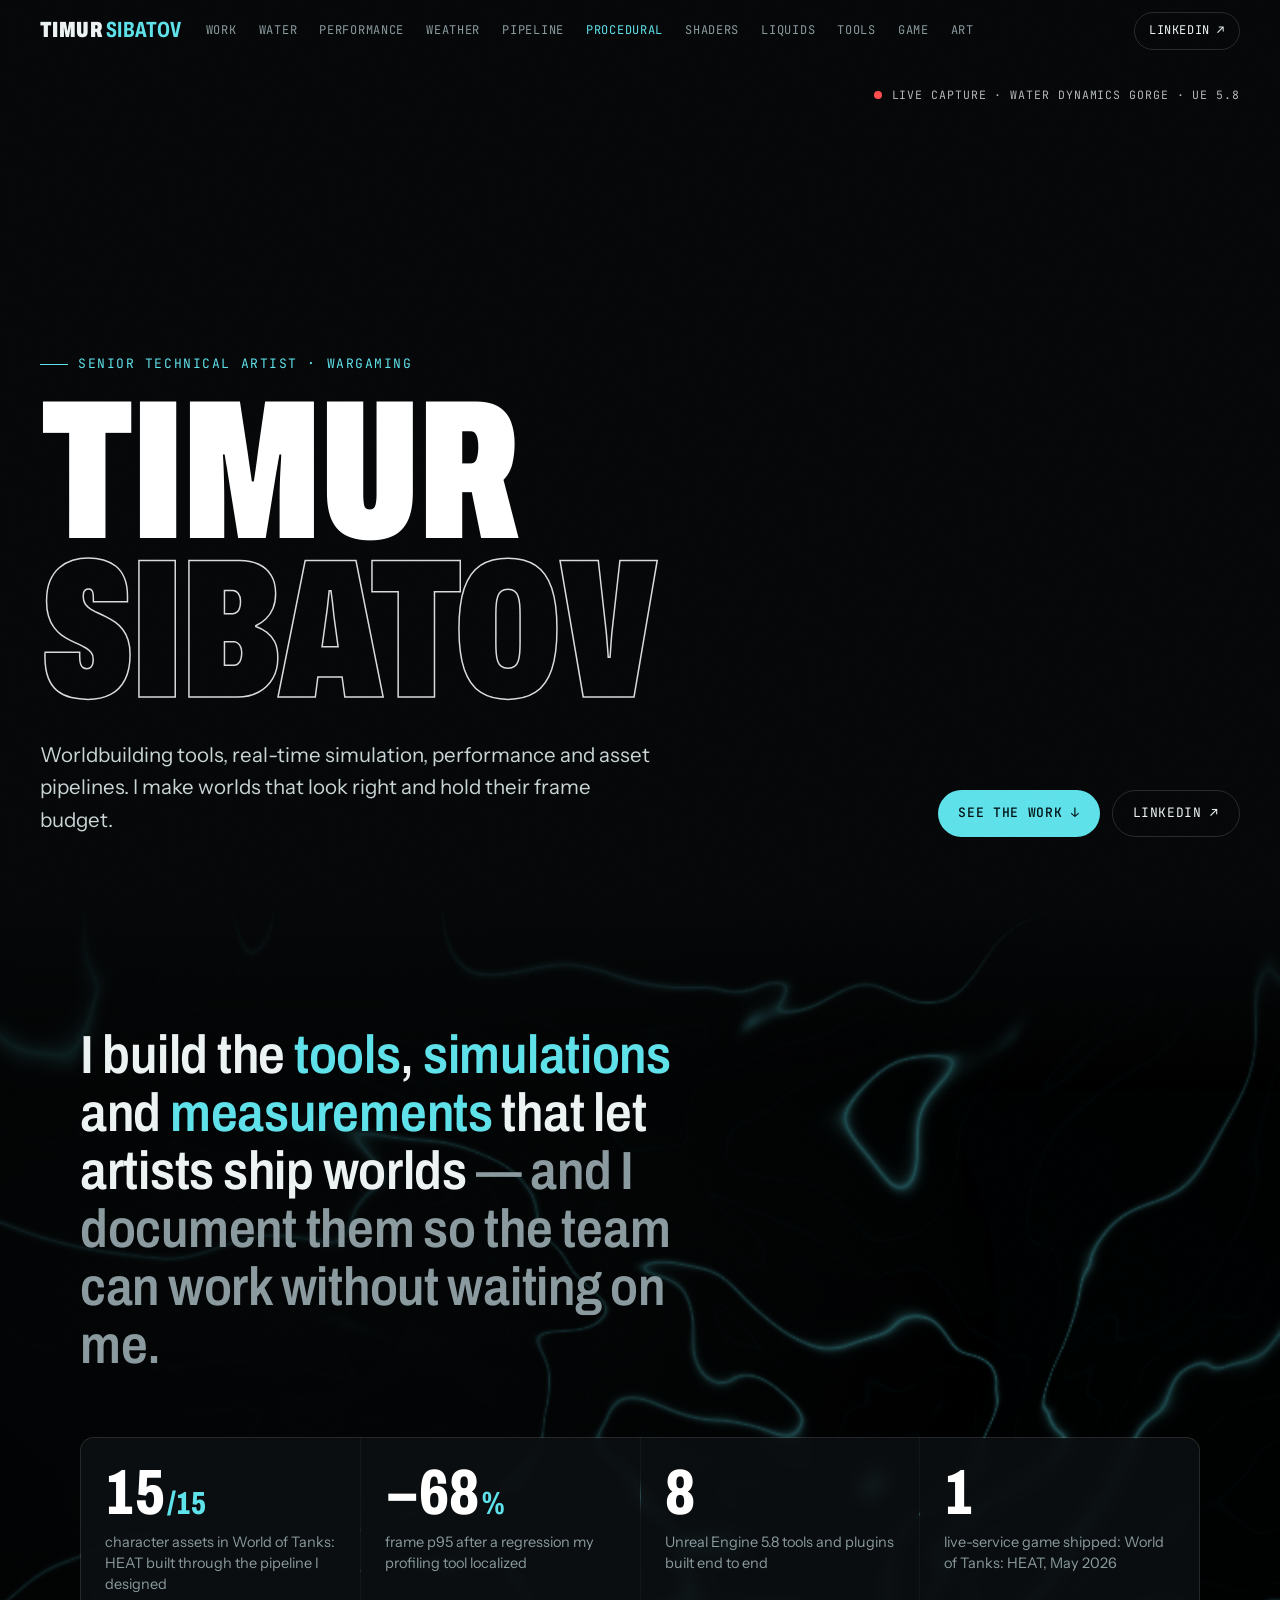
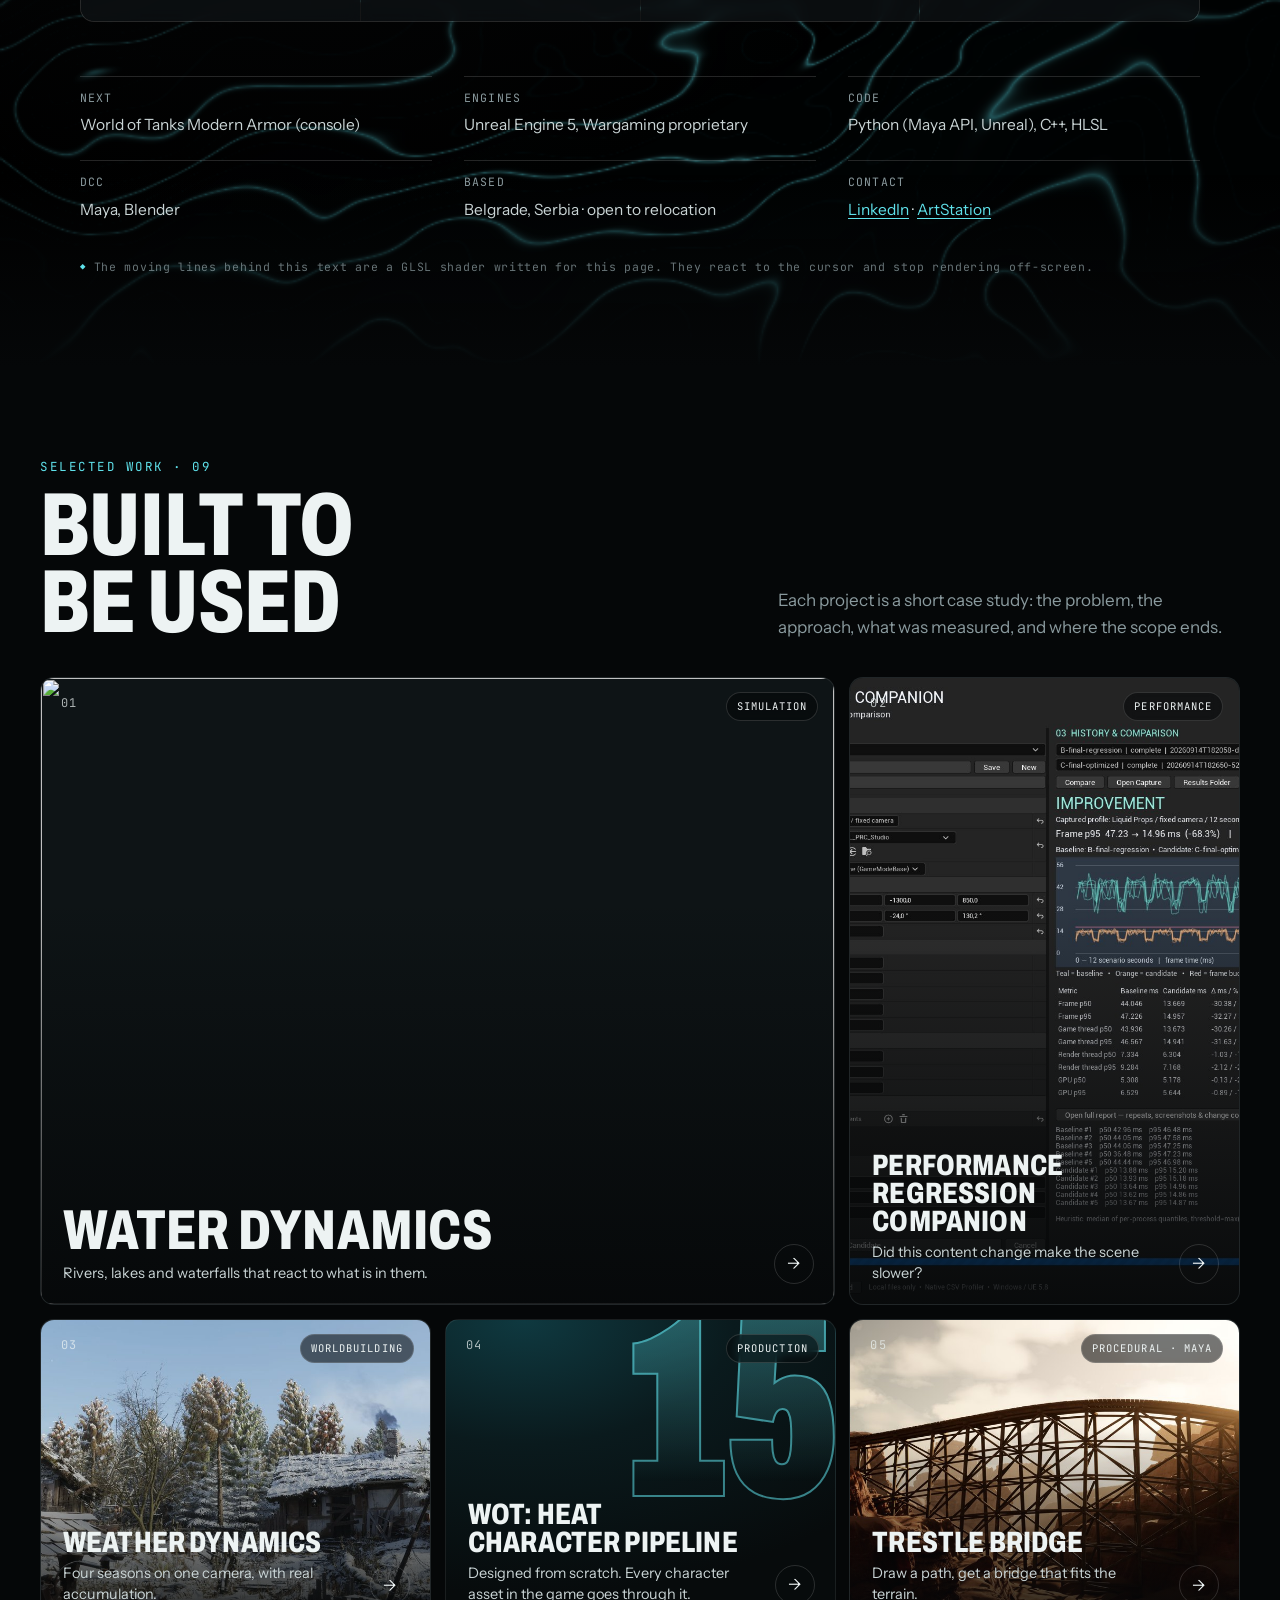
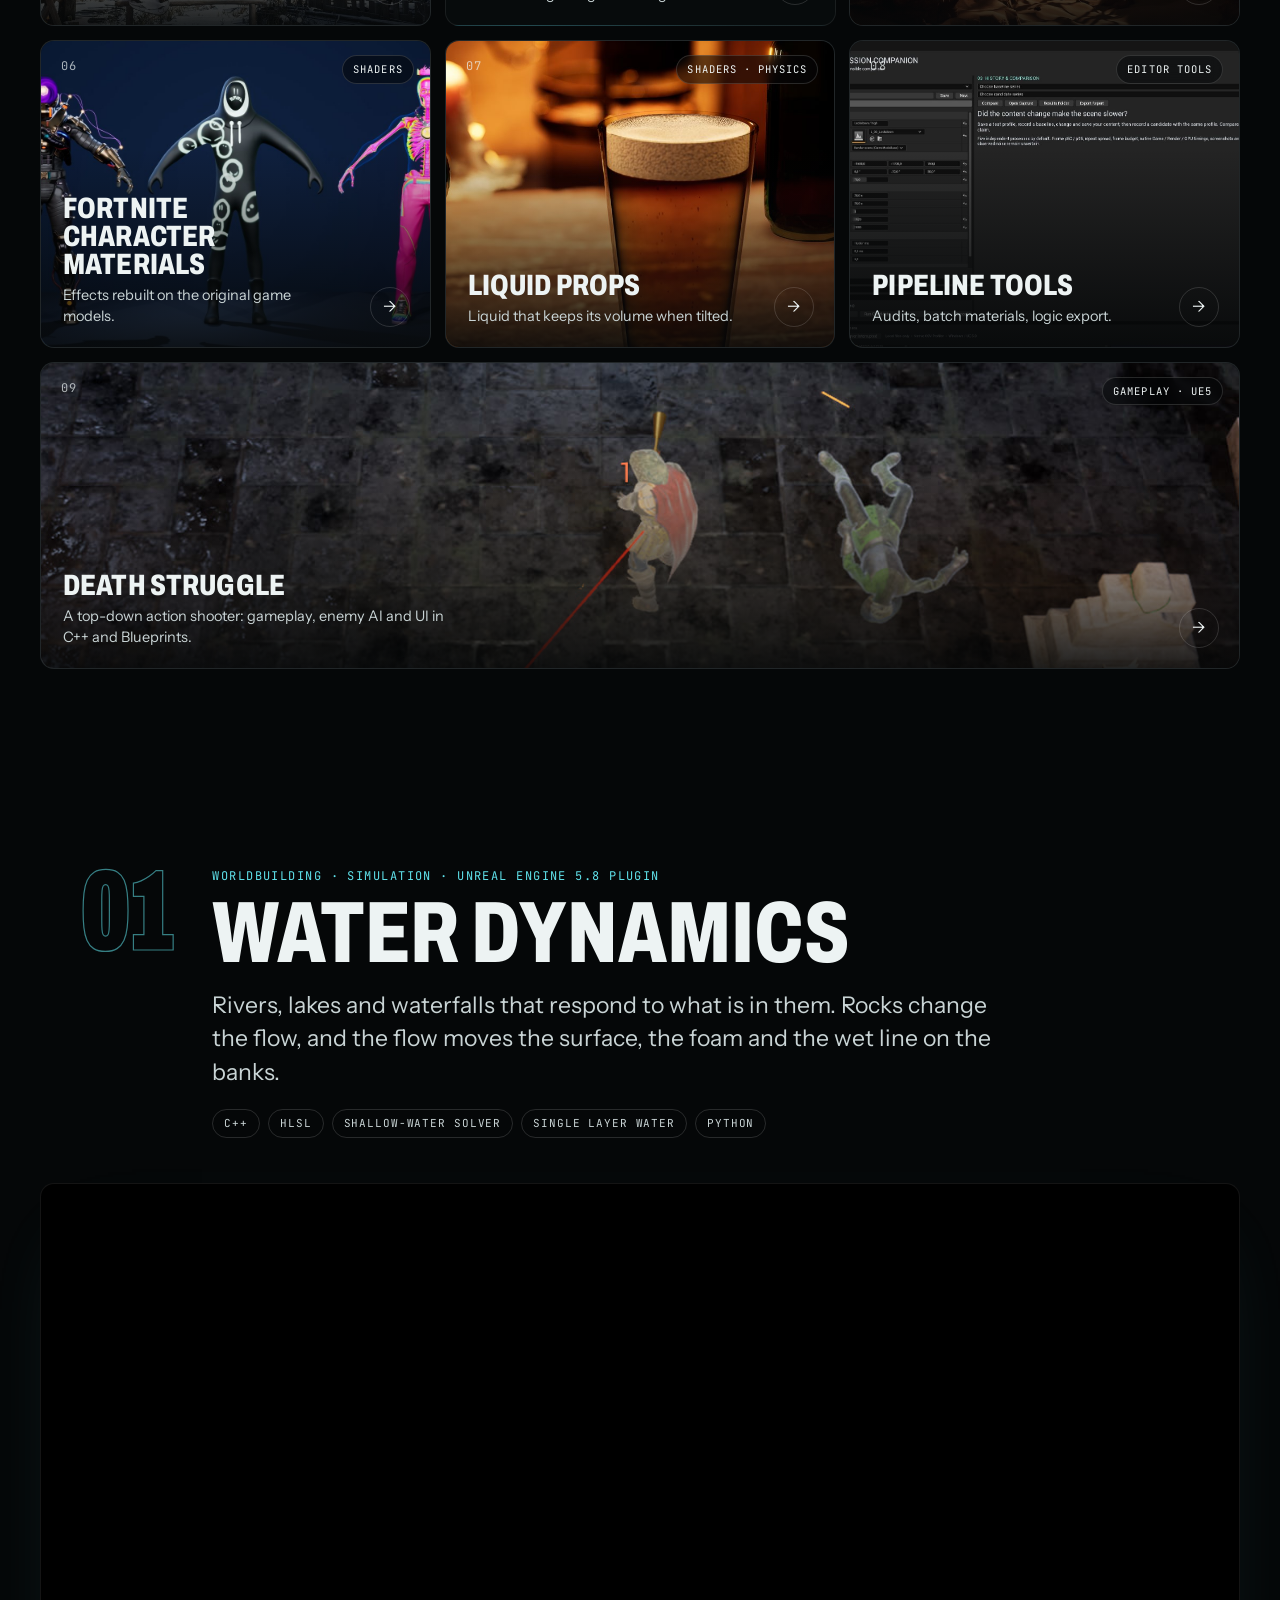
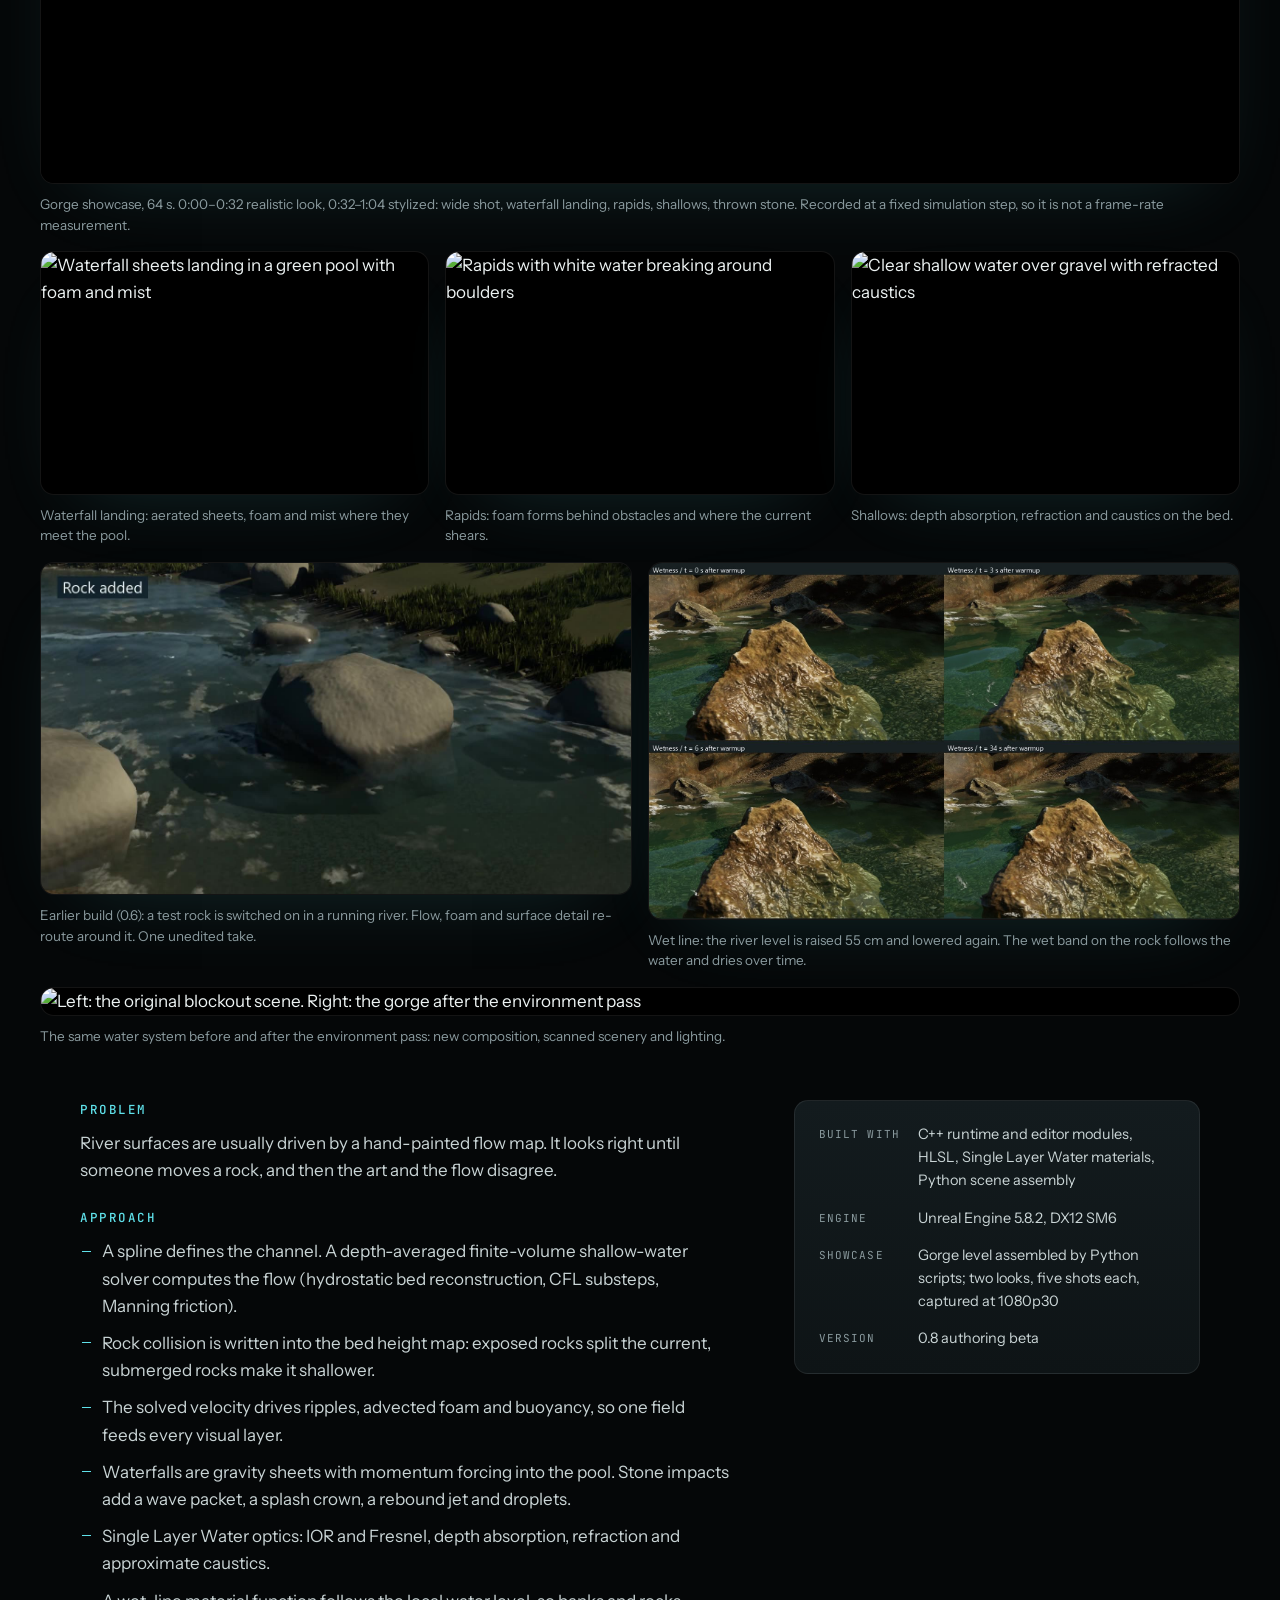
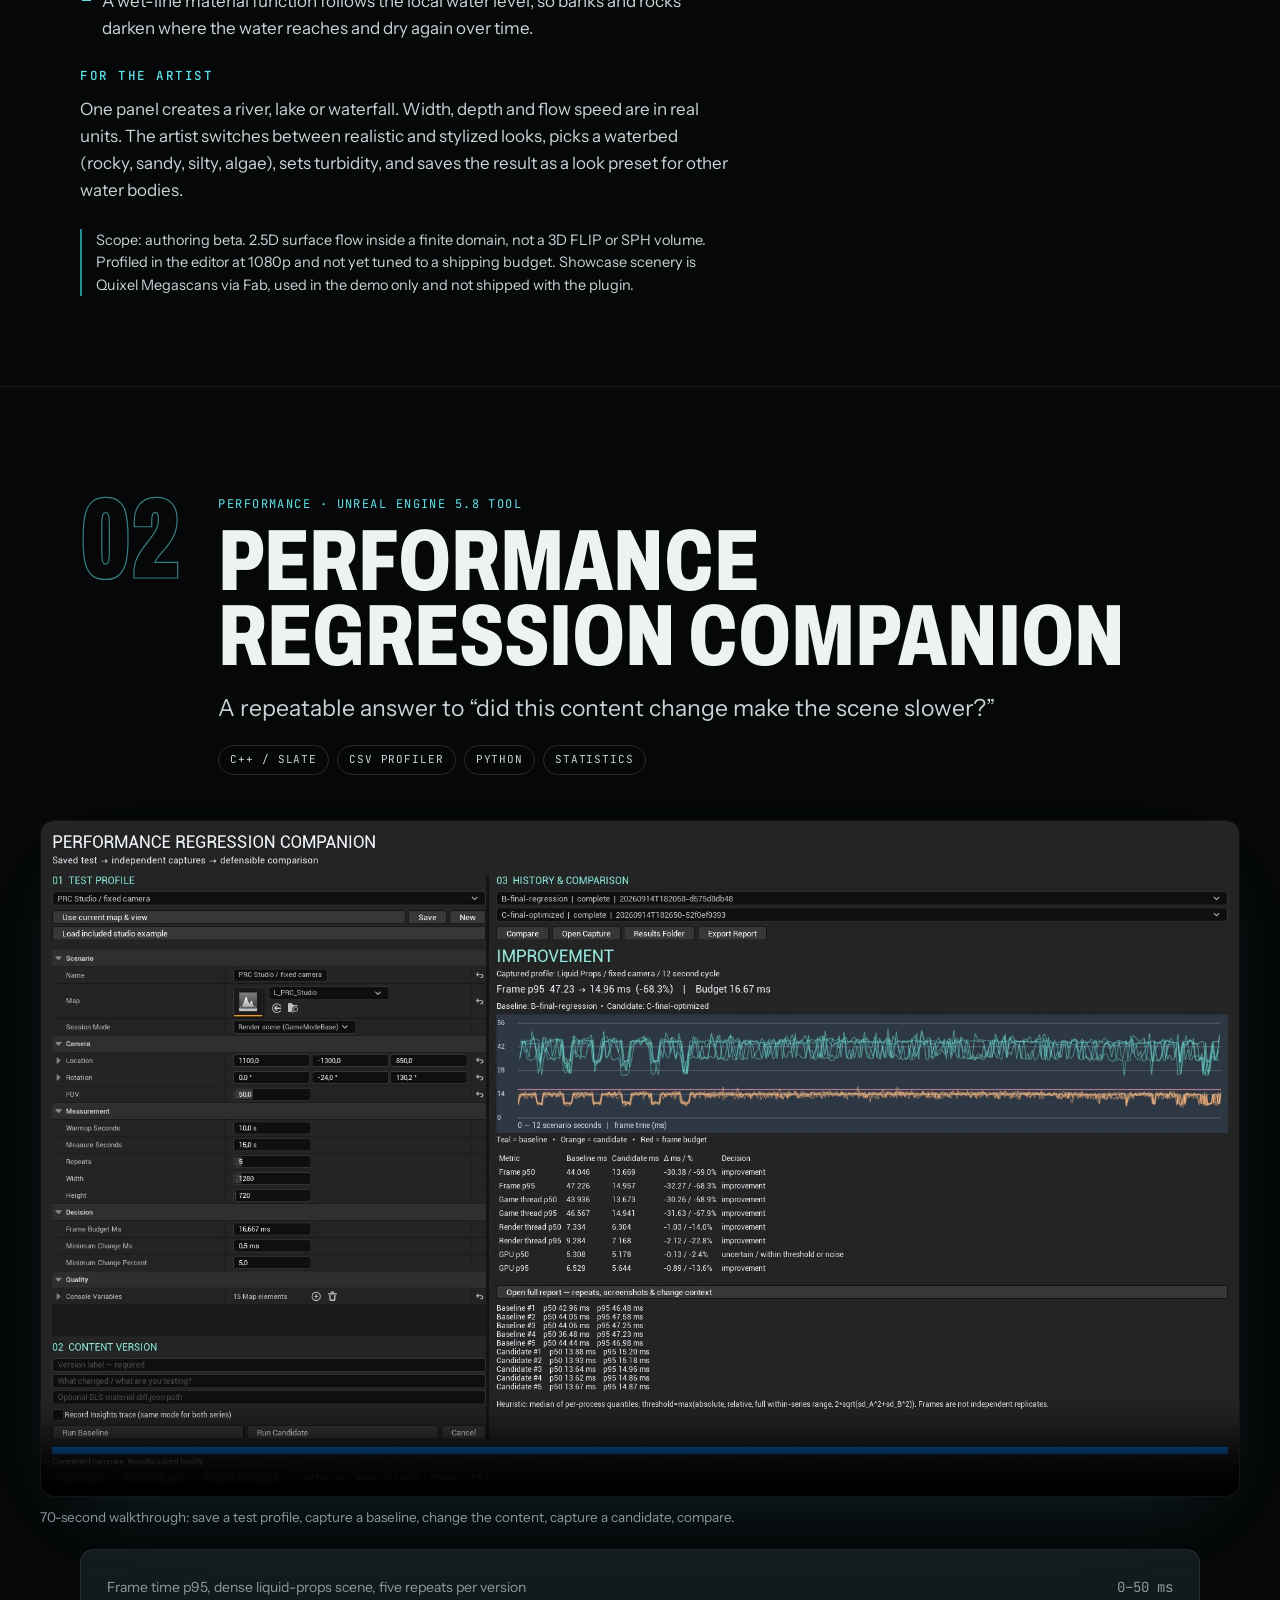
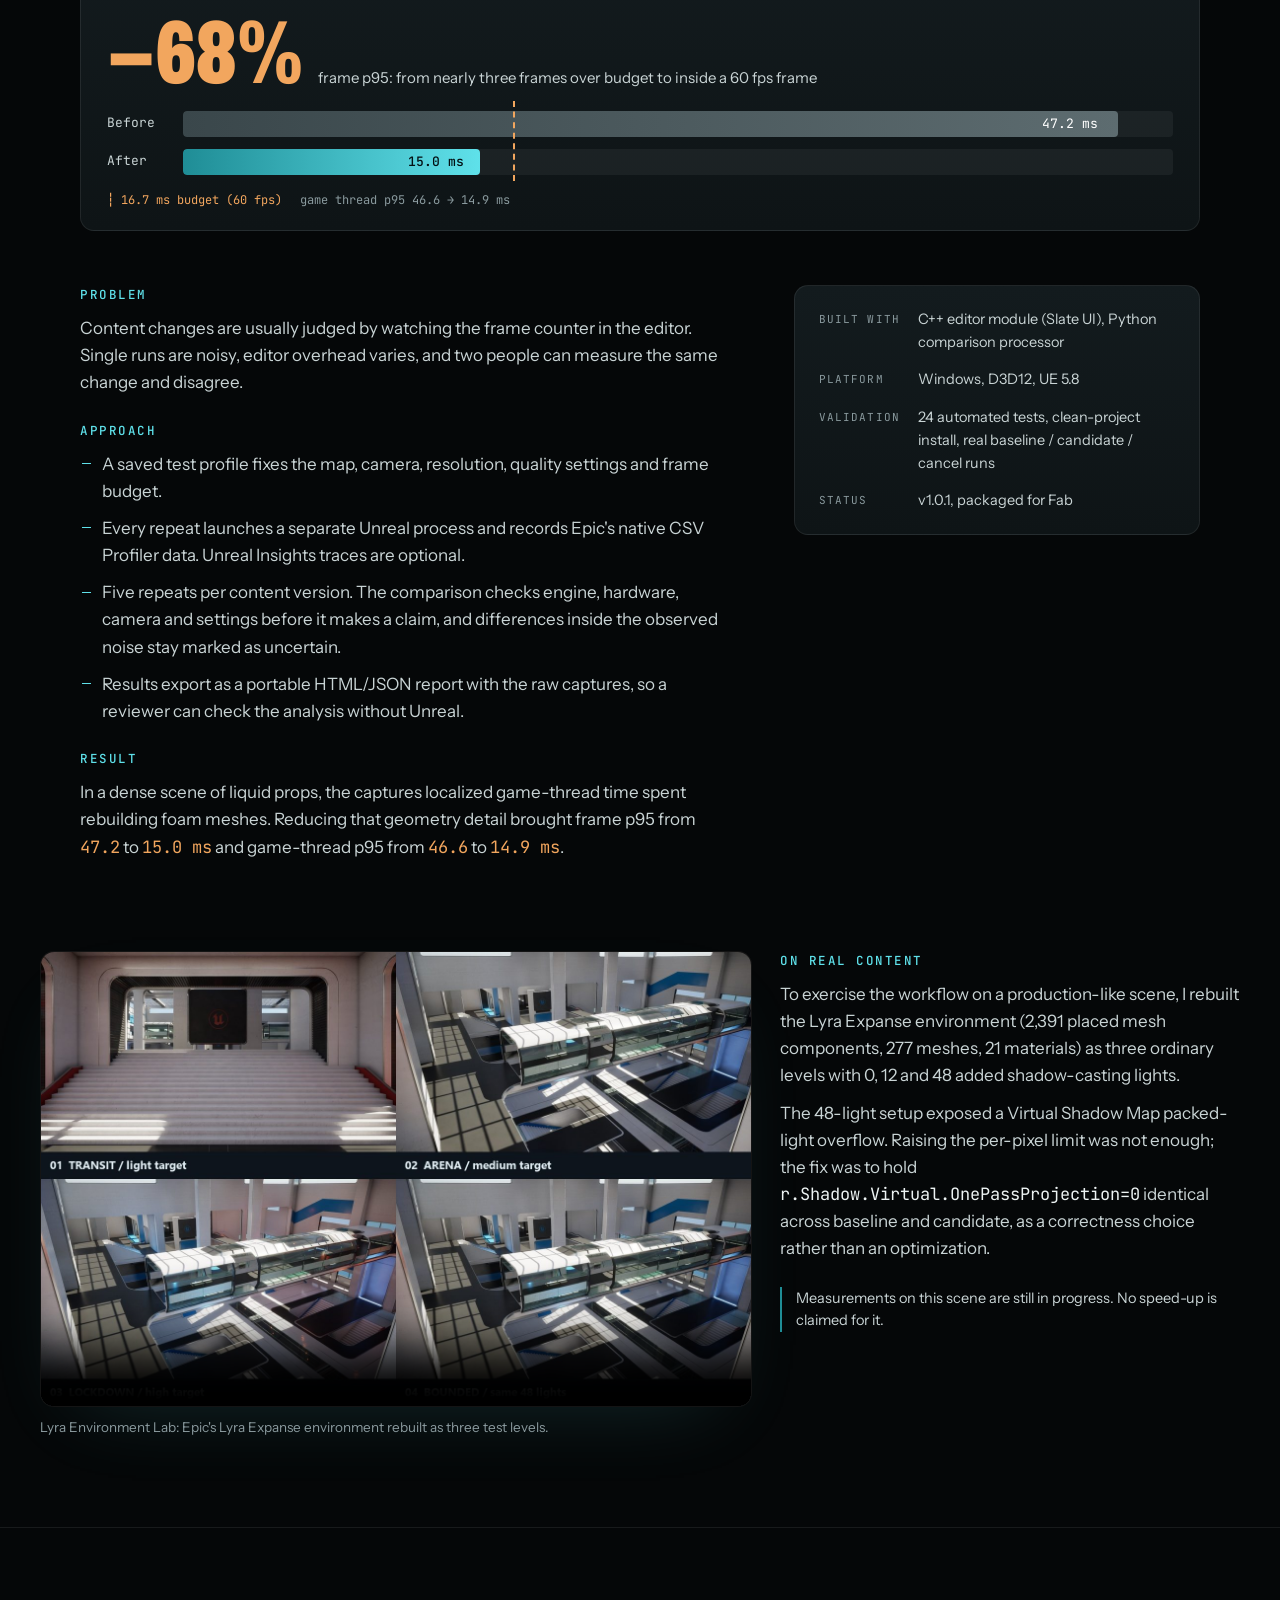
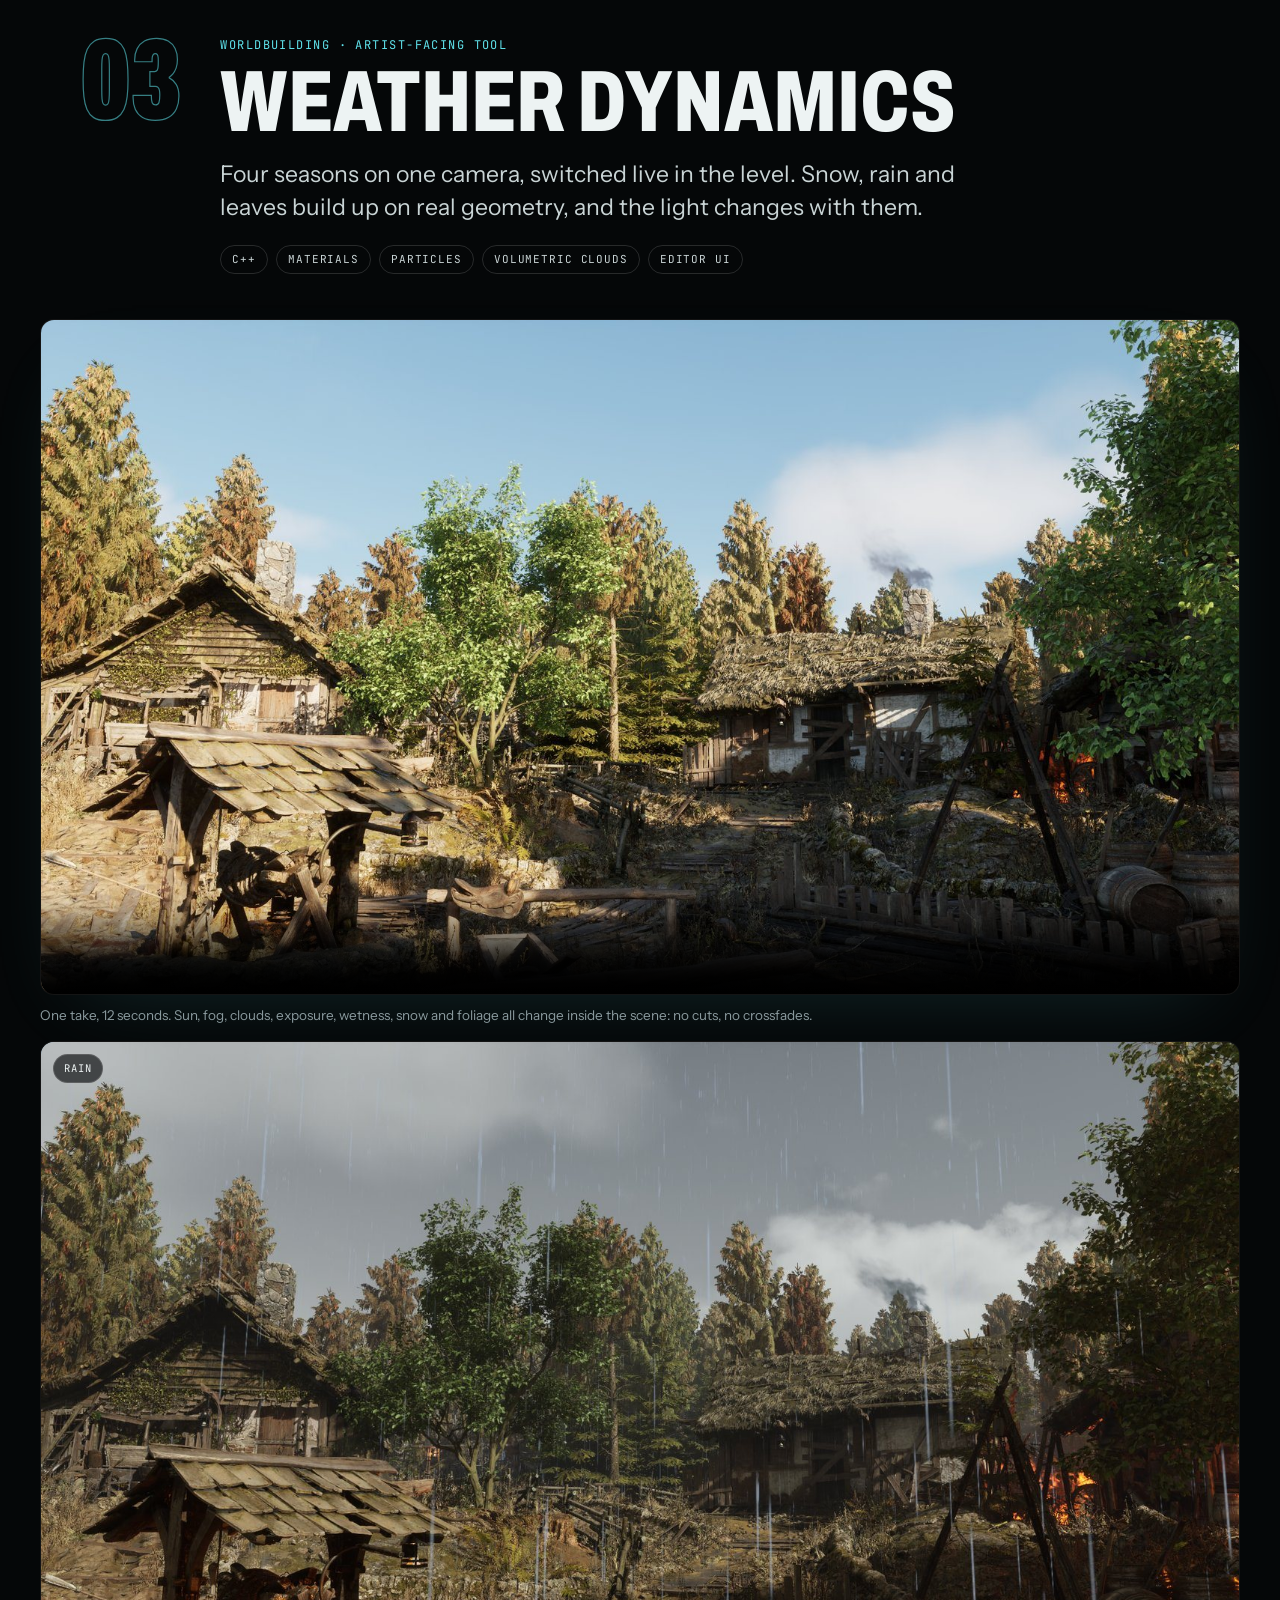
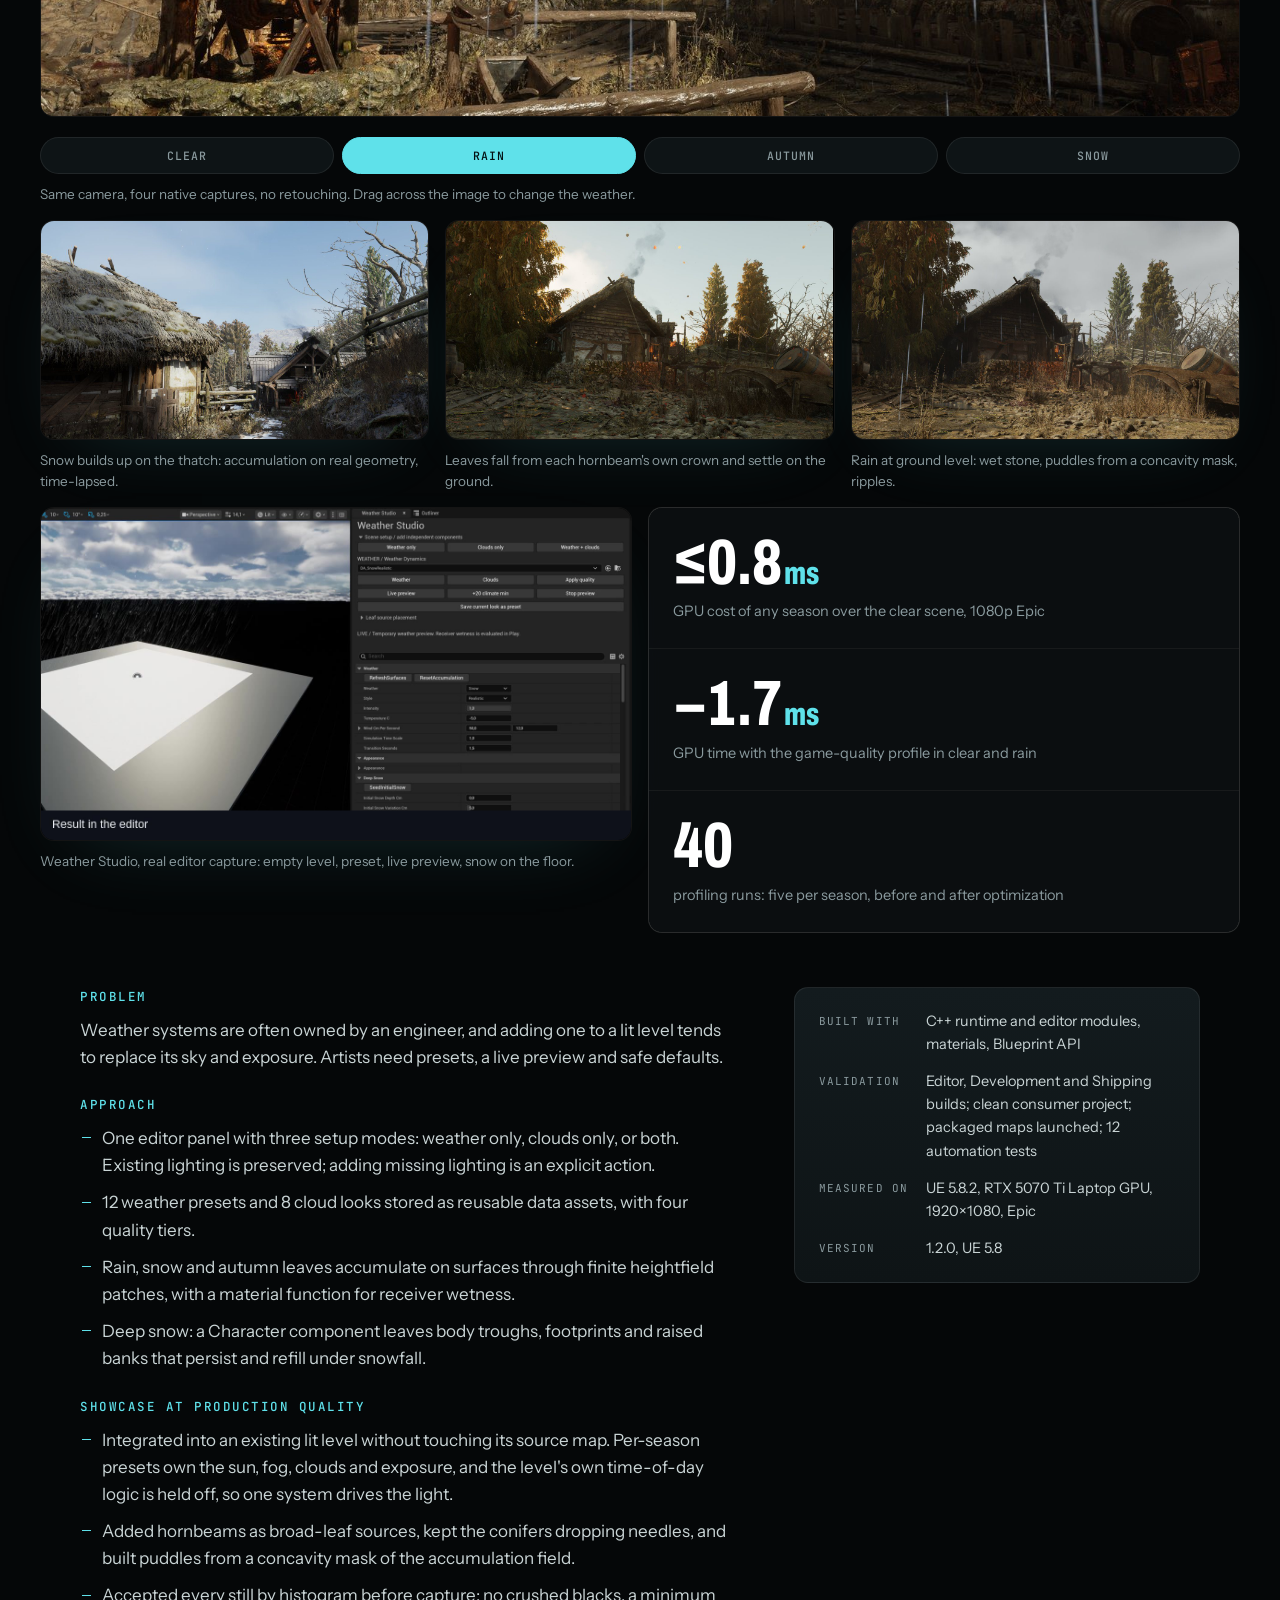
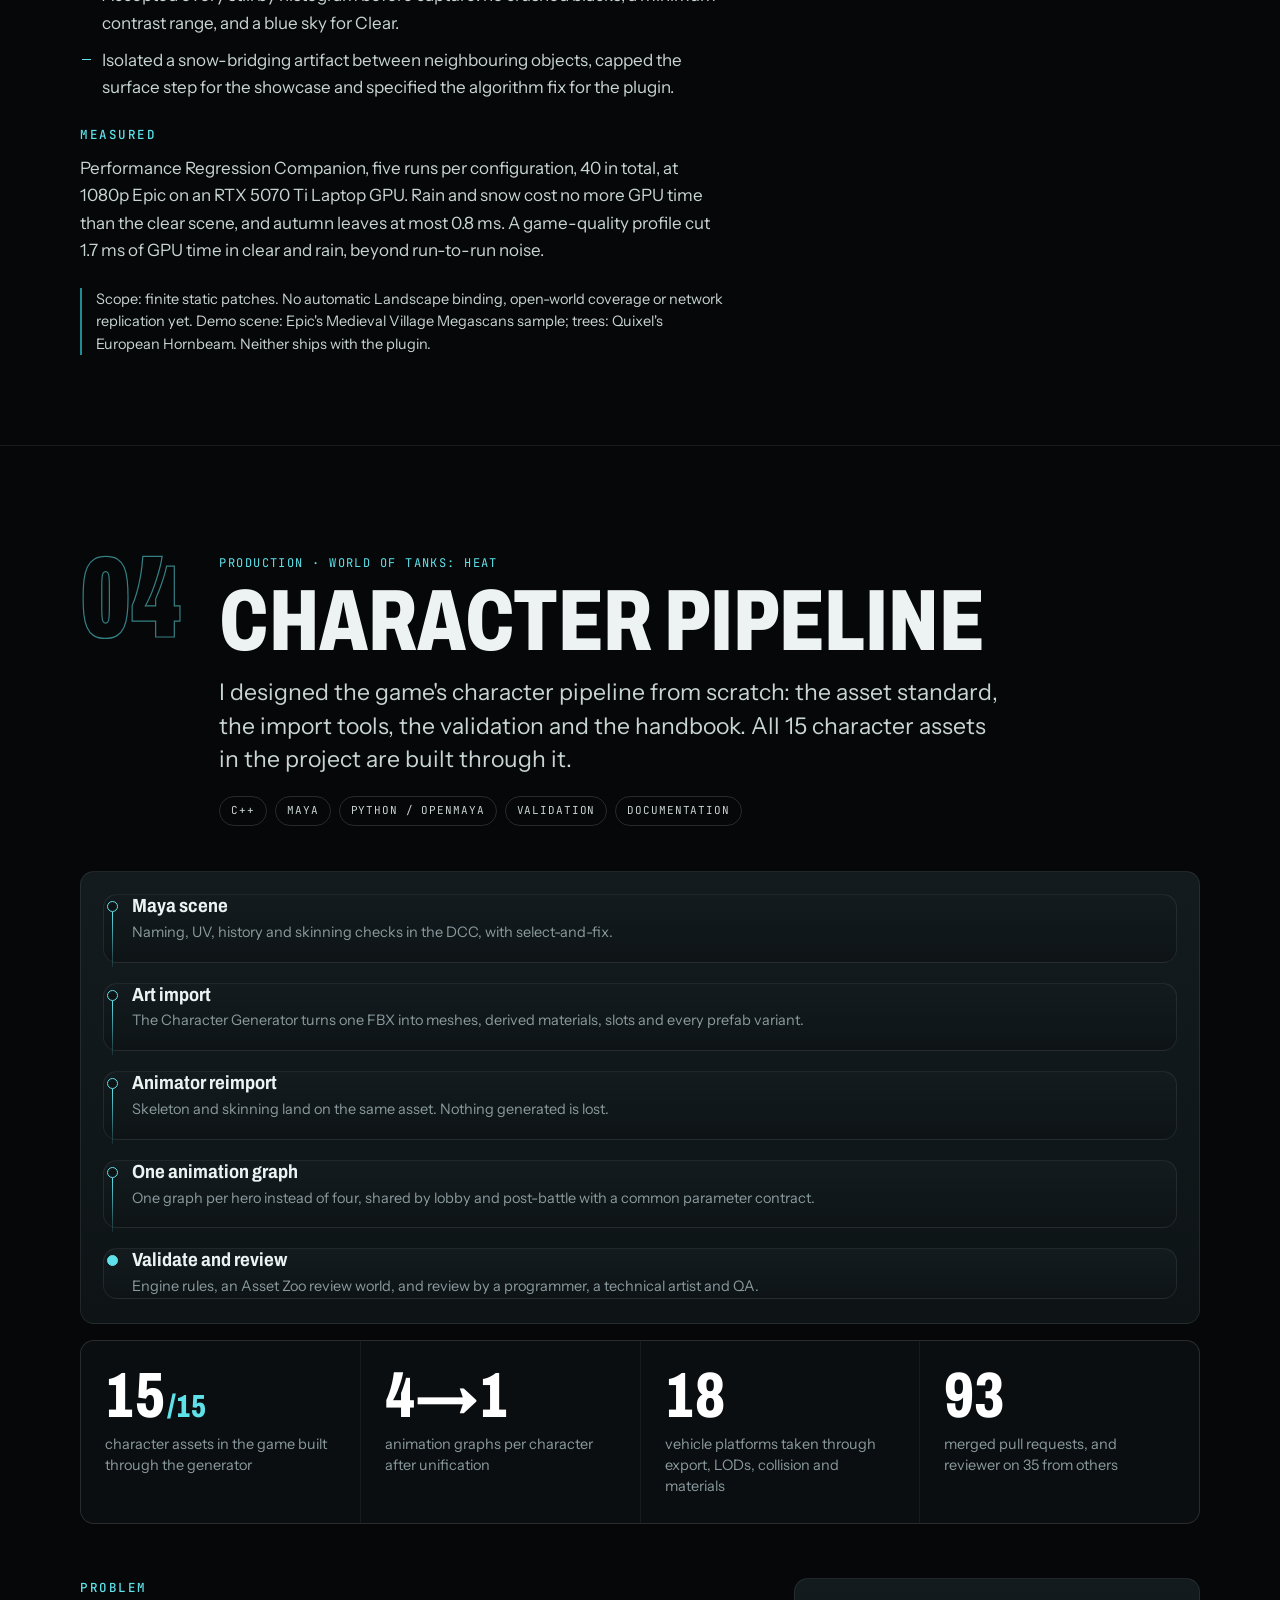
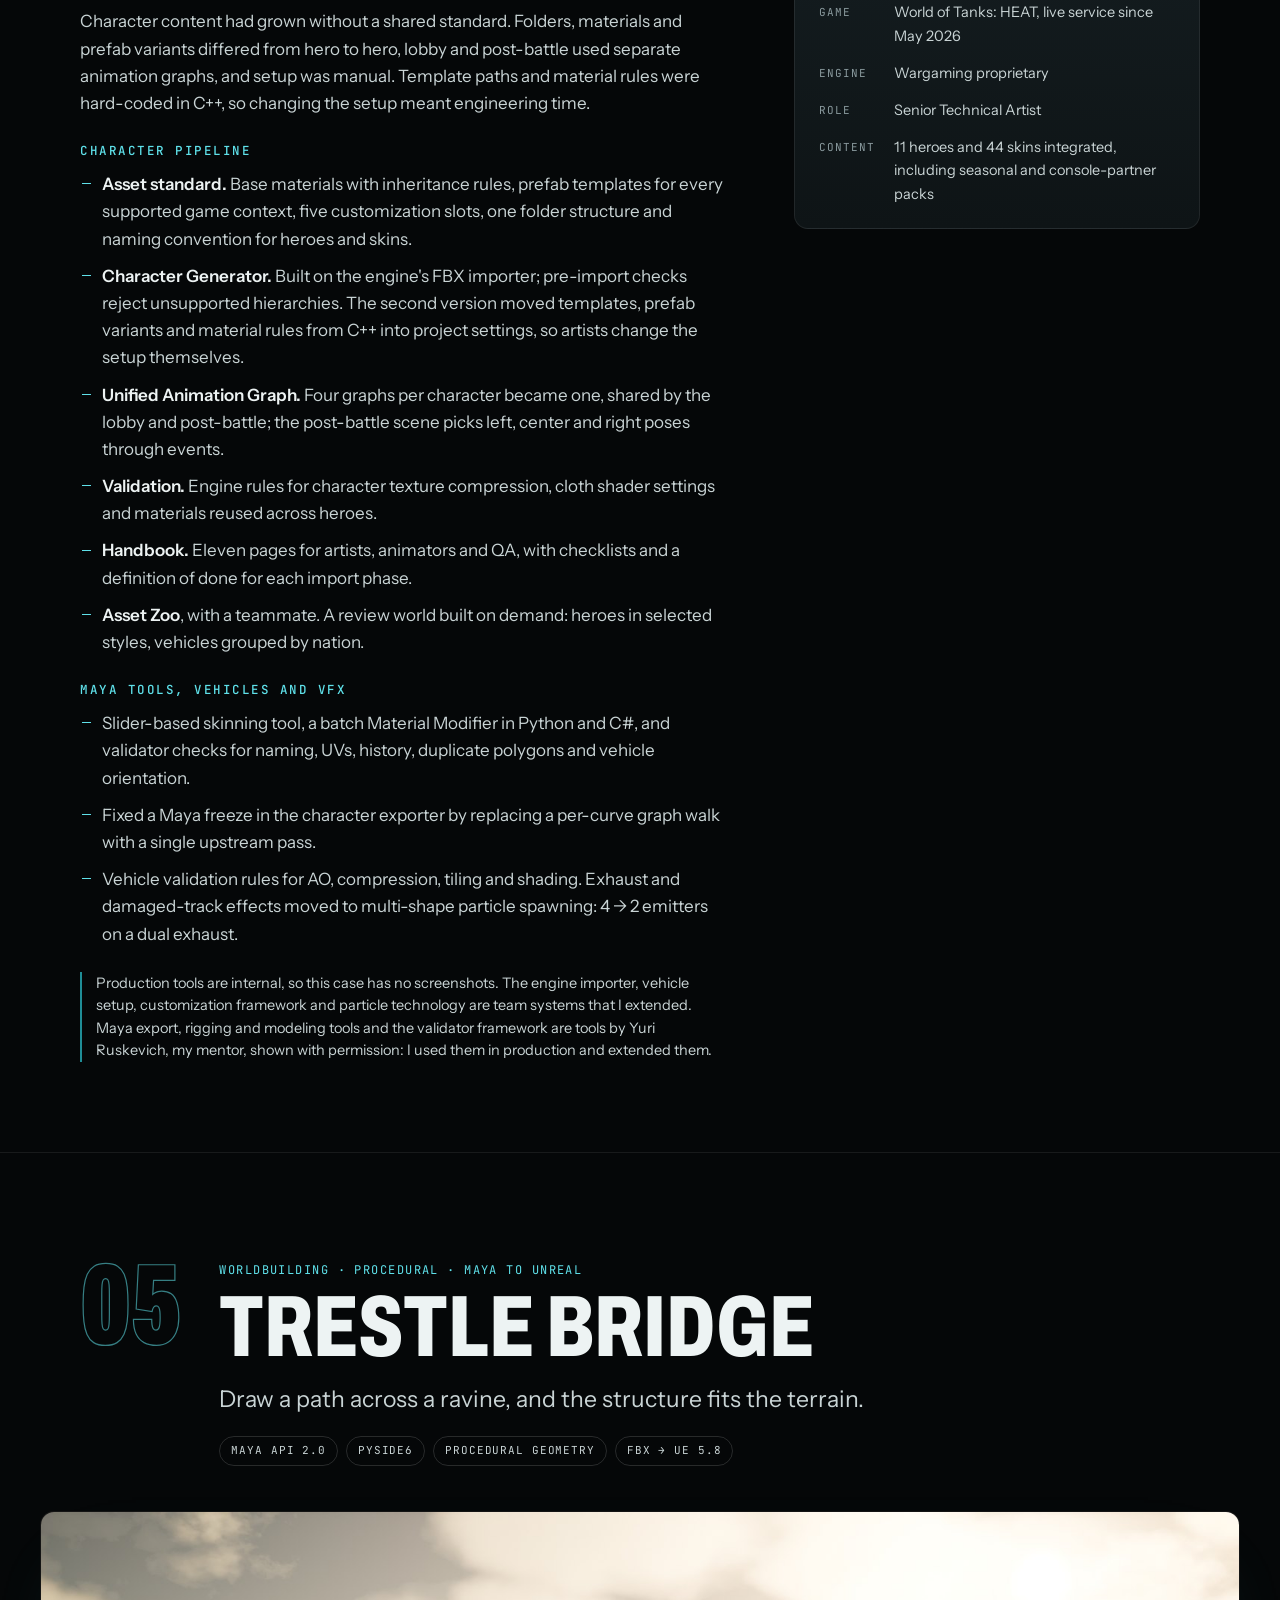
==== commit 0601fdf8: "Replace Death Struggle case videos with stills and retain card preview" ====
--- a/index.html
+++ b/index.html
@@ -371,7 +371,7 @@
 <main id="top">
 
 <section class="hero" id="hero">
-  <video src="assets/video/hero-golden.mp4" poster="assets/img/poster-hero-golden.jpg" autoplay muted loop playsinline preload="auto" aria-hidden="true"></video>
+  <video src="assets/video/hero.mp4" poster="assets/img/poster-hero.jpg" autoplay muted loop playsinline preload="auto" aria-hidden="true"></video>
   <p class="now" aria-hidden="true"><span class="dot"></span>Live capture · Water Dynamics gorge · UE 5.8</p>
   <div class="hero-inner">
     <p class="kicker" data-reveal>Senior Technical Artist · Wargaming</p>
@@ -415,13 +415,13 @@
       <p>Each project is a short case study: the problem, the approach, what was measured, and where the scope ends.</p>
     </div>
     <div class="bento">
-      <a class="card c4" href="#water" data-reveal><img src="assets/img/gorge-golden-forest.jpg" alt="" loading="lazy"><video data-preview src="assets/video/p-water-golden.mp4" muted loop playsinline preload="none"></video><span class="num">01</span><span class="tag">Simulation</span><span class="meta"><strong>Water Dynamics</strong><span>Rivers, lakes and waterfalls that react to what is in them.</span></span><span class="go" aria-hidden="true">→</span></a>
+      <a class="card c4" href="#water" data-reveal><img src="assets/img/gorge-landing.jpg" alt="" loading="lazy"><video data-preview src="assets/video/p-water.mp4" muted loop playsinline preload="none"></video><span class="num">01</span><span class="tag">Simulation</span><span class="meta"><strong>Water Dynamics</strong><span>Rivers, lakes and waterfalls that react to what is in them.</span></span><span class="go" aria-hidden="true">→</span></a>
       <a class="card c2t" href="#performance" data-reveal><img src="assets/img/prc-panel.jpg" alt="" loading="lazy" style="object-position:30% 50%"><video data-preview src="assets/video/p-prc.mp4" muted loop playsinline preload="none"></video><span class="num">02</span><span class="tag">Performance</span><span class="meta"><strong>Performance Regression Companion</strong><span>Did this content change make the scene slower?</span></span><span class="go" aria-hidden="true">→</span></a>
       <a class="card" href="#weather" data-reveal><img src="assets/img/card-weather.jpg" alt="" loading="lazy"><video data-preview src="assets/video/p-weather.mp4" muted loop playsinline preload="none"></video><span class="num">03</span><span class="tag">Worldbuilding</span><span class="meta"><strong>Weather Dynamics</strong><span>Four seasons on one camera, with real accumulation.</span></span><span class="go" aria-hidden="true">→</span></a>
       <a class="card type" href="#pipeline" data-reveal><span class="big" aria-hidden="true">15</span><span class="num">04</span><span class="tag">Production</span><span class="meta"><strong>WoT: HEAT character pipeline</strong><span>Designed from scratch. Every character asset in the game goes through it.</span></span><span class="go" aria-hidden="true">→</span></a>
       <a class="card" href="#bridge" data-reveal><img src="assets/img/card-bridge.jpg" alt="" loading="lazy"><video data-preview src="assets/video/p-bridge.mp4" muted loop playsinline preload="none"></video><span class="num">05</span><span class="tag">Procedural · Maya</span><span class="meta"><strong>Trestle Bridge</strong><span>Draw a path, get a bridge that fits the terrain.</span></span><span class="go" aria-hidden="true">→</span></a>
       <a class="card" href="#shaders" data-reveal><img src="assets/img/card-chars.jpg" alt="" loading="lazy"><video data-preview src="assets/video/p-chars.mp4" muted loop playsinline preload="none"></video><span class="num">06</span><span class="tag">Shaders</span><span class="meta"><strong>Fortnite character materials</strong><span>Effects rebuilt on the original game models.</span></span><span class="go" aria-hidden="true">→</span></a>
-      <a class="card" href="#liquids" data-reveal><img src="assets/img/card-liquid.jpg" alt="" loading="lazy"><video data-preview src="assets/video/p-liquid.mp4" muted loop playsinline preload="none"></video><span class="num">07</span><span class="tag">UE plugin · shaders · physics</span><span class="meta"><strong>Liquid Props</strong><span>Liquid for props: slosh, foam, bubbles, drink and pour.</span></span><span class="go" aria-hidden="true">→</span></a>
+      <a class="card" href="#liquids" data-reveal><img src="assets/img/card-liquid.jpg" alt="" loading="lazy"><video data-preview src="assets/video/p-liquid.mp4" muted loop playsinline preload="none"></video><span class="num">07</span><span class="tag">Shaders · physics</span><span class="meta"><strong>Liquid Props</strong><span>Liquid that keeps its volume when tilted.</span></span><span class="go" aria-hidden="true">→</span></a>
       <a class="card" href="#tools" data-reveal><img src="assets/img/prc-profile.jpg" alt="" loading="lazy"><span class="num">08</span><span class="tag">Editor tools</span><span class="meta"><strong>Pipeline tools</strong><span>Audits, batch materials, logic export.</span></span><span class="go" aria-hidden="true">→</span></a>
       <a class="card c6" href="#game" data-reveal><img src="assets/img/card-ds.jpg" alt="" loading="lazy"><video data-preview src="assets/video/p-ds.mp4" muted loop playsinline preload="none"></video><span class="num">09</span><span class="tag">Gameplay · UE5</span><span class="meta"><strong>Death Struggle</strong><span>A top-down action shooter: gameplay, enemy AI and UI in C++ and Blueprints.</span></span><span class="go" aria-hidden="true">→</span></a>
     </div>
@@ -441,19 +441,19 @@
   </div>
   <div class="wide media">
     <figure data-reveal>
-      <div class="frame"><video controls preload="none" playsinline poster="assets/img/gorge-golden-poster.jpg" src="assets/video/gorge-golden.mp4"></video></div>
-      <figcaption>Gorge at golden hour, 31 s. Low back light through the spruce canopy, volumetric shafts, spray that glows against the sun, and the live river and waterfalls underneath. Rendered in Unreal at 3840×2160 at the highest quality settings, at a fixed 30 Hz simulation step, joined with dissolves only, so it is not a frame-rate measurement. Sound: CC0 field recordings of a mountain torrent, a small waterfall and a forest brook (BigSoundBank), mixed per shot with birds and soft wind.</figcaption>
+      <div class="frame"><video controls preload="none" playsinline poster="assets/img/gorge-stylized-hero.jpg" src="assets/video/gorge.mp4"></video></div>
+      <figcaption>Gorge showcase, 64 s. 0:00–0:32 realistic look, 0:32–1:04 stylized: wide shot, waterfall landing, rapids, shallows, thrown stone. Recorded at a fixed simulation step, so it is not a frame-rate measurement.</figcaption>
     </figure>
     <div class="row3" data-reveal>
-      <figure><div class="frame"><img src="assets/img/gorge-golden-reveal.jpg" data-full alt="Rapids leading to twin waterfalls under low sun shafts" loading="lazy"></div><figcaption>Rapids into the falls: foam forms behind obstacles and where the current shears, advected by the solved velocity.</figcaption></figure>
-      <figure><div class="frame"><img src="assets/img/gorge-golden-glide.jpg" data-full alt="Twin waterfalls with glowing spray at the landing" loading="lazy"></div><figcaption>Landing: glassy tongues at the lip, aerated white water below, and spray that scatters the back light.</figcaption></figure>
-      <figure><div class="frame"><img src="assets/img/gorge-golden-aerial.jpg" data-full alt="High view of the pool and falls crossed by light shafts" loading="lazy"></div><figcaption>From above: the upper river feeds the falls; the pool keeps its depth absorption and reflections.</figcaption></figure>
+      <figure><div class="frame"><img src="assets/img/gorge-landing.jpg" data-full alt="Waterfall sheets landing in a green pool with foam and mist" loading="lazy"></div><figcaption>Waterfall landing: aerated sheets, foam and mist where they meet the pool.</figcaption></figure>
+      <figure><div class="frame"><img src="assets/img/gorge-rapids.jpg" data-full alt="Rapids with white water breaking around boulders" loading="lazy"></div><figcaption>Rapids: foam forms behind obstacles and where the current shears.</figcaption></figure>
+      <figure><div class="frame"><img src="assets/img/gorge-shallows.jpg" data-full alt="Clear shallow water over gravel with refracted caustics" loading="lazy"></div><figcaption>Shallows: depth absorption, refraction and caustics on the bed.</figcaption></figure>
     </div>
     <div class="row2" data-reveal>
       <figure><div class="frame"><video src="assets/video/rock.mp4" poster="assets/img/poster-rock.jpg" muted loop playsinline preload="none" data-auto aria-label="A rock appears in a running river and the current re-routes around it"></video></div><figcaption>Earlier build (0.6): a test rock is switched on in a running river. Flow, foam and surface detail re-route around it. One unedited take.</figcaption></figure>
       <figure><div class="frame"><img src="assets/img/gorge-wetness.jpg" data-full alt="Four frames of a boulder whose wet band follows the water level up and down" loading="lazy"></div><figcaption>Wet line: the river level is raised 55 cm and lowered again. The wet band on the rock follows the water and dries over time.</figcaption></figure>
     </div>
-    <figure data-reveal><div class="frame"><img src="assets/img/gorge-golden-before-after.jpg" data-full alt="Left: the gorge in flat daylight. Right: the same camera in the golden-hour cinematic pass" loading="lazy"></div><figcaption>Same camera, same simulation: the earlier daylight pass and the cinematic pass (light, volumetric fog, water and foam shading).</figcaption></figure>
+    <figure data-reveal><div class="frame"><img src="assets/img/gorge-before-after.jpg" data-full alt="Left: the original blockout scene. Right: the gorge after the environment pass" loading="lazy"></div><figcaption>The same water system before and after the environment pass: new composition, scanned scenery and lighting.</figcaption></figure>
   </div>
   <div class="wrap detail">
     <div class="story" data-reveal>
@@ -467,14 +467,13 @@
         <li>A wet-line material function follows the local water level, so banks and rocks darken where the water reaches and dry again over time.</li>
       </ul></div>
       <div class="block"><h3>For the artist</h3><p>One panel creates a river, lake or waterfall. Width, depth and flow speed are in real units. The artist switches between realistic and stylized looks, picks a waterbed (rocky, sandy, silty, algae), sets turbidity, and saves the result as a look preset for other water bodies.</p></div>
-      <p class="scope">Scope: 2.5D surface flow inside a finite domain, not a 3D FLIP or SPH volume. Profiled in the editor at 1080p and not yet tuned to a shipping budget. Showcase scenery is Quixel Megascans via Fab, used in the demo only and not shipped with the plugin.</p>
+      <p class="scope">Scope: authoring beta. 2.5D surface flow inside a finite domain, not a 3D FLIP or SPH volume. Profiled in the editor at 1080p and not yet tuned to a shipping budget. Showcase scenery is Quixel Megascans via Fab, used in the demo only and not shipped with the plugin.</p>
     </div>
     <dl class="spec" data-reveal>
       <dt>Built with</dt><dd>C++ runtime and editor modules, HLSL, Single Layer Water materials, Python scene assembly</dd>
       <dt>Engine</dt><dd>Unreal Engine 5.8.2, DX12 SM6</dd>
-      <dt>Showcase</dt><dd>Gorge level assembled by Python scripts; golden-hour cinematic map with authored camera moves, plus daylight and stylized looks; captured at 1080p30</dd>
-      <dt>Version</dt><dd>1.0, UE 5.8 Win64, Fab release in preparation</dd>
-      <dt>Docs</dt><dd><a href="water-dynamics/">Plugin documentation</a></dd>
+      <dt>Showcase</dt><dd>Gorge level assembled by Python scripts; two looks, five shots each, captured at 1080p30</dd>
+      <dt>Version</dt><dd>0.8 authoring beta</dd>
     </dl>
   </div>
 </section>
@@ -674,8 +673,12 @@
   <div class="wide media">
     <figure data-reveal>
       <div class="frame"><video controls preload="none" playsinline poster="assets/img/bridge-pres-poster.jpg" src="assets/video/bridge-pres.mp4" aria-label="Trestle Bridge presentation: shaping the path, live parameter changes and close-ups of the finished structure"></video></div>
-      <figcaption>36-second presentation: the path is shaped on the terrain, then length, deck width and support spacing change live, followed by timber and structure close-ups.</figcaption>
+      <figcaption>36-second presentation: the path is shaped on the terrain, then length, deck width and support spacing change live, followed by timber and structure close-ups in the canyon set.</figcaption>
     </figure>
+    <div class="row2" data-reveal>
+      <figure><div class="frame"><img src="assets/img/bridge-canyon-gorge.jpg" data-full alt="The trestle bridge spanning a red sandstone gorge, seen from the canyon floor" loading="lazy"></div><figcaption>Set: a red sandstone canyon built around the generated bridge. Terraces, talus and buttes are placed by script from the heightfield.</figcaption></figure>
+      <figure><div class="frame"><img src="assets/img/bridge-canyon-vista.jpg" data-full alt="View along the deck into a deep canyon with buttes on the horizon" loading="lazy"></div><figcaption>The gorge opens into a 5 km backdrop. Buttes are assembled from scanned rock, not sculpted terrain.</figcaption></figure>
+    </div>
     <div class="row3" data-reveal>
       <figure><div class="frame"><img src="assets/img/bridge-deck.jpg" data-full alt="Close-up of the timber deck with varied boards" loading="lazy"></div><figcaption>Decking: aligned grain, end grain and per-board variation from one material.</figcaption></figure>
       <figure><div class="frame"><img src="assets/img/bridge-feet.jpg" data-full alt="Bridge legs standing on the terrain" loading="lazy"></div><figcaption>Feet: every leg is placed on the ground by a raycast against the terrain.</figcaption></figure>
@@ -702,11 +705,11 @@
         <li>Output is eight organized mesh batches (decking, stringers, frames, bracing, hardware), with custom component meshes and seeded presets.</li>
         <li>Each member carries a vertex-colour payload as shader data, which gives the reference deck 158 distinct board variations without a material per board. Verified by reading the Unreal import back into Maya.</li>
       </ul></div>
-      <p class="scope">The live generator runs in Maya; Unreal receives baked static meshes. The video is an edited capture, not a real-time performance test.</p>
+      <p class="scope">The live generator runs in Maya; Unreal receives baked static meshes. The video is an edited capture, not a real-time performance test. Canyon scenery is Quixel Megascans via Fab, assembled for the showcase and not part of the tool.</p>
     </div>
     <dl class="spec" data-reveal>
       <dt>Built with</dt><dd>Maya 2026, Python API 2.0, PySide6</dd>
-      <dt>Engine side</dt><dd>UE 5.8, FBX, Sequencer, Movie Render Queue</dd>
+      <dt>Engine side</dt><dd>UE 5.8, FBX, Landscape, Nanite, Sequencer, Movie Render Queue</dd>
       <dt>Checks</dt><dd>Geometry and construction suite, Maya DG checks, 24 component meshes validated in Unreal</dd>
       <dt>Textures</dt><dd>Poly Haven, CC0; end grain and steel are procedural</dd>
     </dl>
@@ -821,40 +824,33 @@
   <div class="wrap case-head" data-reveal>
     <span class="case-num">07</span>
     <div>
-      <p class="eyebrow">Unreal Engine 5.8 plugin · C++ · HLSL</p>
+      <p class="eyebrow">Shaders · physics · Unreal Engine 5.8 plugin</p>
       <h2>Liquid Props</h2>
-      <p class="oneliner">Liquid for game props: it sloshes when carried, keeps its volume when tilted, foams, bubbles and can be drunk or poured from Blueprint.</p>
-      <ul class="tags"><li>C++</li><li>HLSL</li><li>Thin Translucent</li><li>Foam &amp; bubbles</li><li>Gameplay API</li></ul>
+      <p class="oneliner">Liquid in bottles and glasses that keeps its volume when tilted and reacts to motion and impacts.</p>
+      <ul class="tags"><li>C++</li><li>HLSL</li><li>Free surface</li><li>Foam &amp; bubbles</li></ul>
     </div>
   </div>
   <div class="wide media">
     <figure data-reveal>
       <div class="frame"><video controls preload="none" playsinline poster="assets/img/poster-liquid.jpg" src="assets/video/liquid.mp4"></video></div>
-      <figcaption>Liquid Props 1.0 reel. Rendered with Movie Render Queue from the plugin's runtime simulation; the tavern set uses sample art that is not part of the plugin.</figcaption>
+      <figcaption>38-second showcase, captured from the Unreal runtime. The on-screen sliders are live controls.</figcaption>
     </figure>
-    <div class="row3" data-reveal>
-      <figure><div class="frame"><img src="assets/img/liquid-foam.jpg" data-full alt="Cola foam at 0, 5 and 15 seconds: full head, first holes, a lace with a ring at the glass" loading="lazy"></div><figcaption>Foam collapse after a shake: the head opens from the centre into a lace and holds longest at the glass.</figcaption></figure>
-      <figure><div class="frame"><img src="assets/img/liquid-lineup.jpg" data-full alt="Wine, cola, beer, sparkling water, still water and a potion on a backlit counter" loading="lazy"></div><figcaption>Six presets at real-world size; colour comes from light absorbed along the path through the liquid.</figcaption></figure>
-      <figure><div class="frame"><img src="assets/img/liquid-potion.jpg" data-full alt="A glowing green potion in a round flask on a dark counter" loading="lazy"></div><figcaption>Glowing potion with bubble chains; glass edges come from studio strip lights.</figcaption></figure>
-    </div>
   </div>
   <div class="wrap detail">
     <div class="story" data-reveal>
       <div class="block"><h3>Approach</h3><ul>
-        <li>The free surface is a plane clipped against the container's inner volume and solved so the liquid keeps its volume under any tilt. Slosh frequency follows the first mode of the real container.</li>
-        <li>Glass and liquid use Thin Translucent shading with refraction. The liquid's colour is computed from the light path through it, so thick parts are deep and edges light.</li>
-        <li>Foam builds from motion, pouring and carbonation and breaks up into a lace in the material; bubbles rise in chains from nucleation sites and grow as they go.</li>
-        <li>A gameplay API (drink, pour, shake, knock, on-empty event) makes the liquid part of the game, not only decoration. Settled containers sleep.</li>
+        <li>A gravity-aligned free surface whose height is solved so the liquid keeps its volume under tilt. Per-frame telemetry records the surface normal and volume error.</li>
+        <li>Sloshing responds to translation and impulses, with artist-facing damping and viscosity.</li>
+        <li>Four recipes (wine, still water, cola, sparkling water) and four container shapes: carbonation bubbles, a foam head that forms with motion and decays, condensation and wall film.</li>
+        <li>Everything is a property on the actor: fill, tint, opacity, damping, viscosity, bubbles and foam. Artists never touch C++.</li>
       </ul></div>
-      <div class="block"><h3>From portfolio study to product</h3><p>The first version was a portfolio study at four to five times real size with unlit liquids. Version 1.0 rebuilds the glass, liquid shading and foam, adds real-scale presets and a source-only package that builds cleanly for Fab.</p></div>
       <div class="block"><h3>Connection</h3><p>The <a href="#performance">performance case</a> came from this project: the Companion localized the foam-mesh rebuild that dominated the game thread in a dense scene of these props.</p></div>
-      <p class="scope">Scope: containers are surfaces of revolution with a closed volume; no pouring out or fluid simulation. The reel uses a fixed simulation step and is not a frame-rate claim.</p>
+      <p class="scope">Scope: a planar sloshing surface with approximate absorption and artistic viscosity, not a general fluid solver. The video uses a fixed simulation step and is not a frame-rate claim.</p>
     </div>
     <dl class="spec" data-reveal>
-      <dt>Built with</dt><dd>C++ runtime module, HLSL materials, Blueprint API</dd>
-      <dt>Engine</dt><dd>Unreal Engine 5.8.2, DX12 SM6, Lumen</dd>
-      <dt>Artist kit</dt><dd>6 presets, 7 container shapes, 3 example maps</dd>
-      <dt>Status</dt><dd>1.0, Fab release in preparation</dd>
+      <dt>Built with</dt><dd>C++ actor, HLSL materials, Blueprint-exposed parameters</dd>
+      <dt>Engine</dt><dd>Unreal Engine 5.8.2, DX12 SM6</dd>
+      <dt>Artist kit</dt><dd>4 recipes, 4 container shapes, interactive lab level</dd>
     </dl>
   </div>
 </section>
@@ -890,11 +886,11 @@
   </div>
   <div class="wide media">
     <figure data-reveal>
-      <div class="frame"><video src="assets/video/ds-reel.mp4" poster="assets/img/ds-reel-poster.jpg" muted loop playsinline controls preload="none" data-auto aria-label="Death Struggle presentation edition: main menu, combat, upgrade store, settings and credits"></video></div>
-      <figcaption>In-game capture of the 2026 presentation edition: main menu over the live arena, close combat, the upgrade store, settings and credits.</figcaption>
+      <div class="frame"><img src="assets/img/ds-reel-poster.jpg" data-full alt="The red-cloaked hunter fighting a skeleton in the cemetery arena" loading="lazy"></div>
+      <figcaption>Combat in the 2026 presentation arena, captured in Unreal Engine.</figcaption>
     </figure>
     <div class="row2" data-reveal>
-      <figure><div class="frame"><video src="assets/video/ds-combat.mp4" poster="assets/img/ds-combat-poster.jpg" muted loop playsinline preload="none" data-auto aria-label="The hunter fights skeletons, then a Bloat swells and explodes"></video></div><figcaption>Combat: crossbow fire through the original abilities against behaviour-tree enemies. The Bloat's veins glow brighter until it bursts.</figcaption></figure>
+      <figure><div class="frame"><img src="assets/img/ds-combat-poster.jpg" data-full alt="The hunter facing a Bloat in the cemetery arena, with the combat HUD visible" loading="lazy"></div><figcaption>The Bloat encounter and combat HUD, built on the original abilities and enemy AI.</figcaption></figure>
       <div class="stats stats3">
         <div class="stat"><b data-count="6">6</b><span>enemy archetypes with their own AI: skeleton, armoured skeleton, kamikaze, Bloat, spider, sniper</span></div>
         <div class="stat"><b data-count="9">9</b><span>perks in the upgrade store, levelled through Curve Tables and kept in local saves</span></div>
@@ -1008,7 +1004,7 @@
       <span>Timur Sibatov · Senior Technical Artist · Belgrade</span>
       <span>Source code and longer breakdowns on request · <a href="https://www.linkedin.com/in/timmysib/">LinkedIn</a> · <a href="https://www.artstation.com/timmysib">ArtStation</a></span>
     </div>
-    <p class="credits">Third-party content in demo scenes: Quixel Megascans via Fab (Water Dynamics showcase), Epic's Medieval Village Megascans sample (Weather Dynamics showcase; bird and wind ambience in the Water Dynamics reel), BigSoundBank CC0 water and forest recordings (Water Dynamics reel) and Quixel's European Hornbeam (Weather Dynamics showcase), Poly Haven CC0 scans and textures, Epic's Lyra sample environment. Death Struggle: contract work for Dmitry Parkin, 2024–2025; original models and animation by other artists. Its 2026 presentation edition uses licensed Fab content (Skeleton Knight Modular, Undead Pack, Stylized Fantasy Creatures Bundle, ROG Modular Medieval Accessories and Robes, Cemetery Vol. 1, City of Brass: Enemies, Modular Gothic/Fantasy Environment, Quixel Megascans) and animation and audio from Epic's Lyra sample. Fortnite characters and game assets belong to Epic Games. These assets are used for presentation only and are not part of the tools. Fortnite is a trademark of Epic Games, Inc. World of Tanks is a trademark of Wargaming.</p>
+    <p class="credits">Third-party content in demo scenes: Quixel Megascans via Fab (Water Dynamics showcase), Epic's Medieval Village Megascans sample and Quixel's European Hornbeam (Weather Dynamics showcase), Poly Haven CC0 scans and textures, Epic's Lyra sample environment. Death Struggle: contract work for Dmitry Parkin, 2024–2025; original models and animation by other artists. Its 2026 presentation edition uses licensed Fab content (Skeleton Knight Modular, Undead Pack, Stylized Fantasy Creatures Bundle, ROG Modular Medieval Accessories and Robes, Cemetery Vol. 1, City of Brass: Enemies, Modular Gothic/Fantasy Environment, Quixel Megascans) and animation and audio from Epic's Lyra sample. Fortnite characters and game assets belong to Epic Games. These assets are used for presentation only and are not part of the tools. Fortnite is a trademark of Epic Games, Inc. World of Tanks is a trademark of Wargaming.</p>
   </div>
 </footer>
 
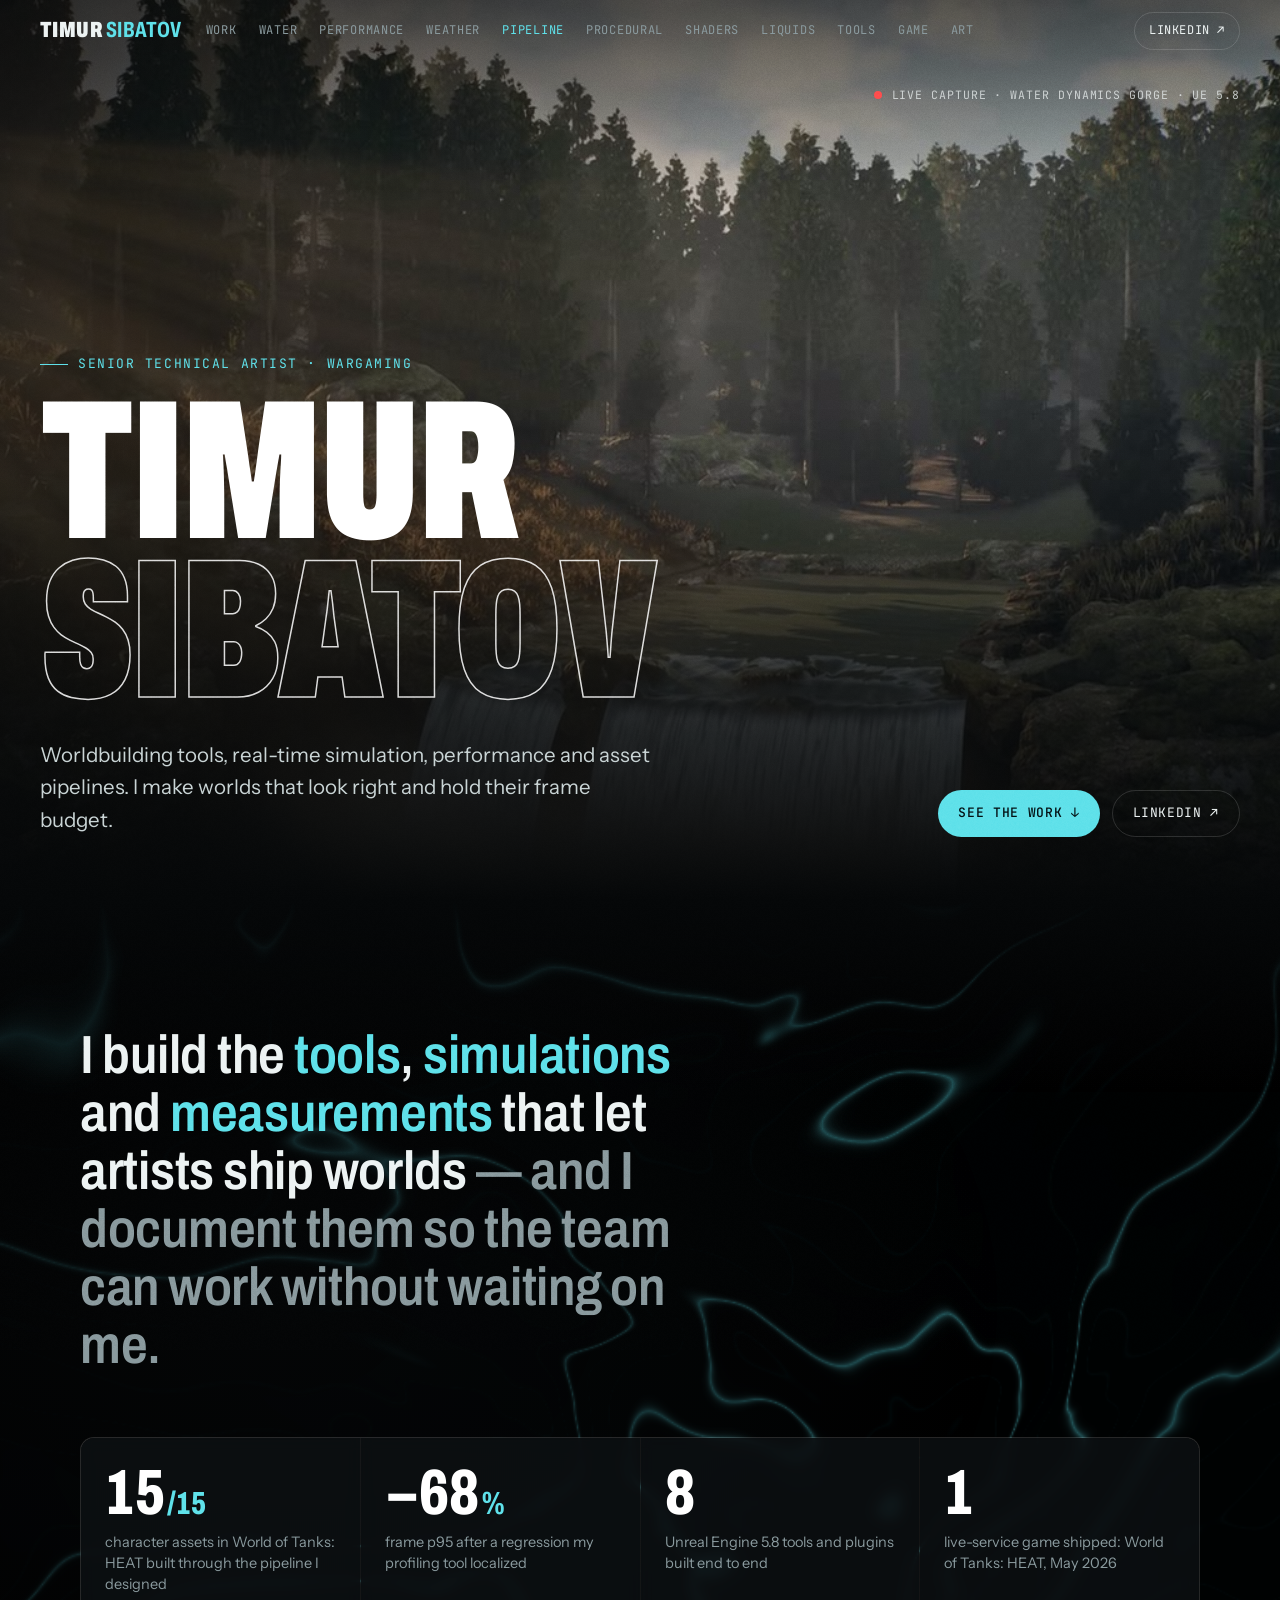
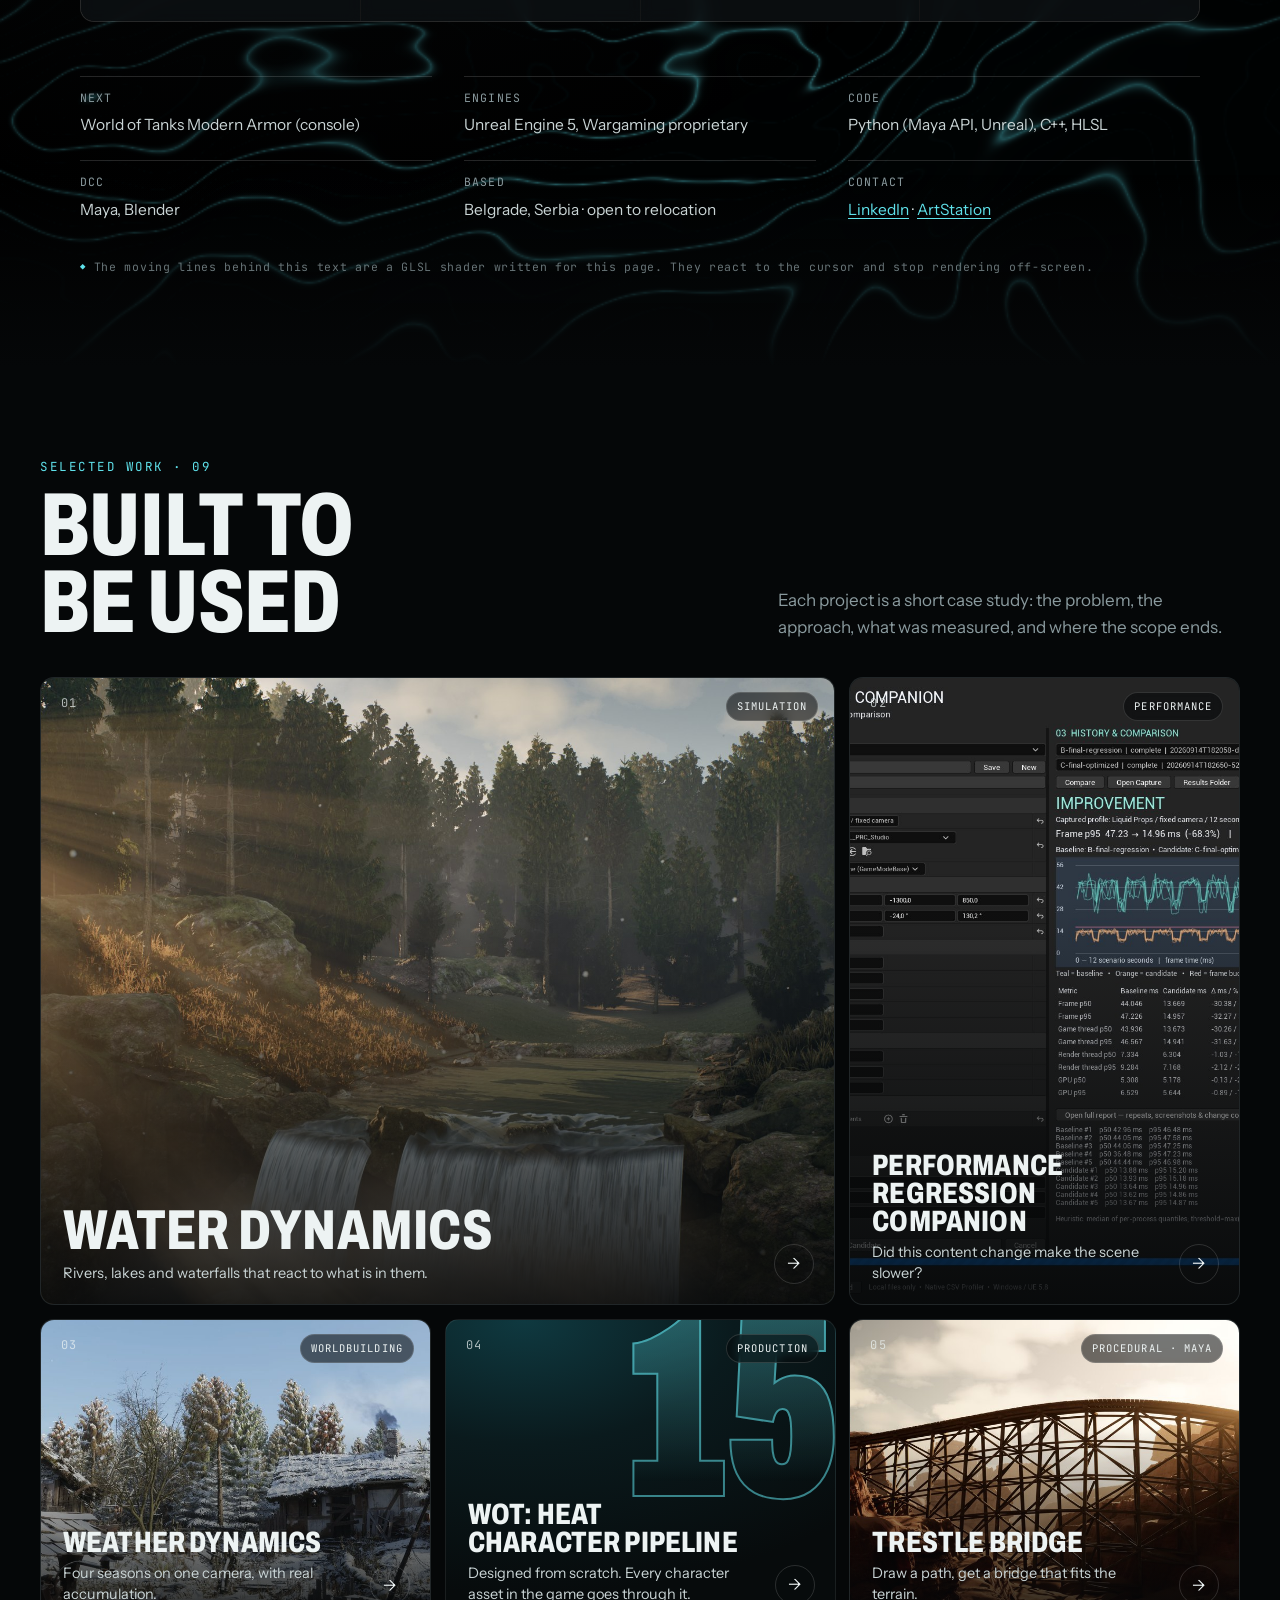
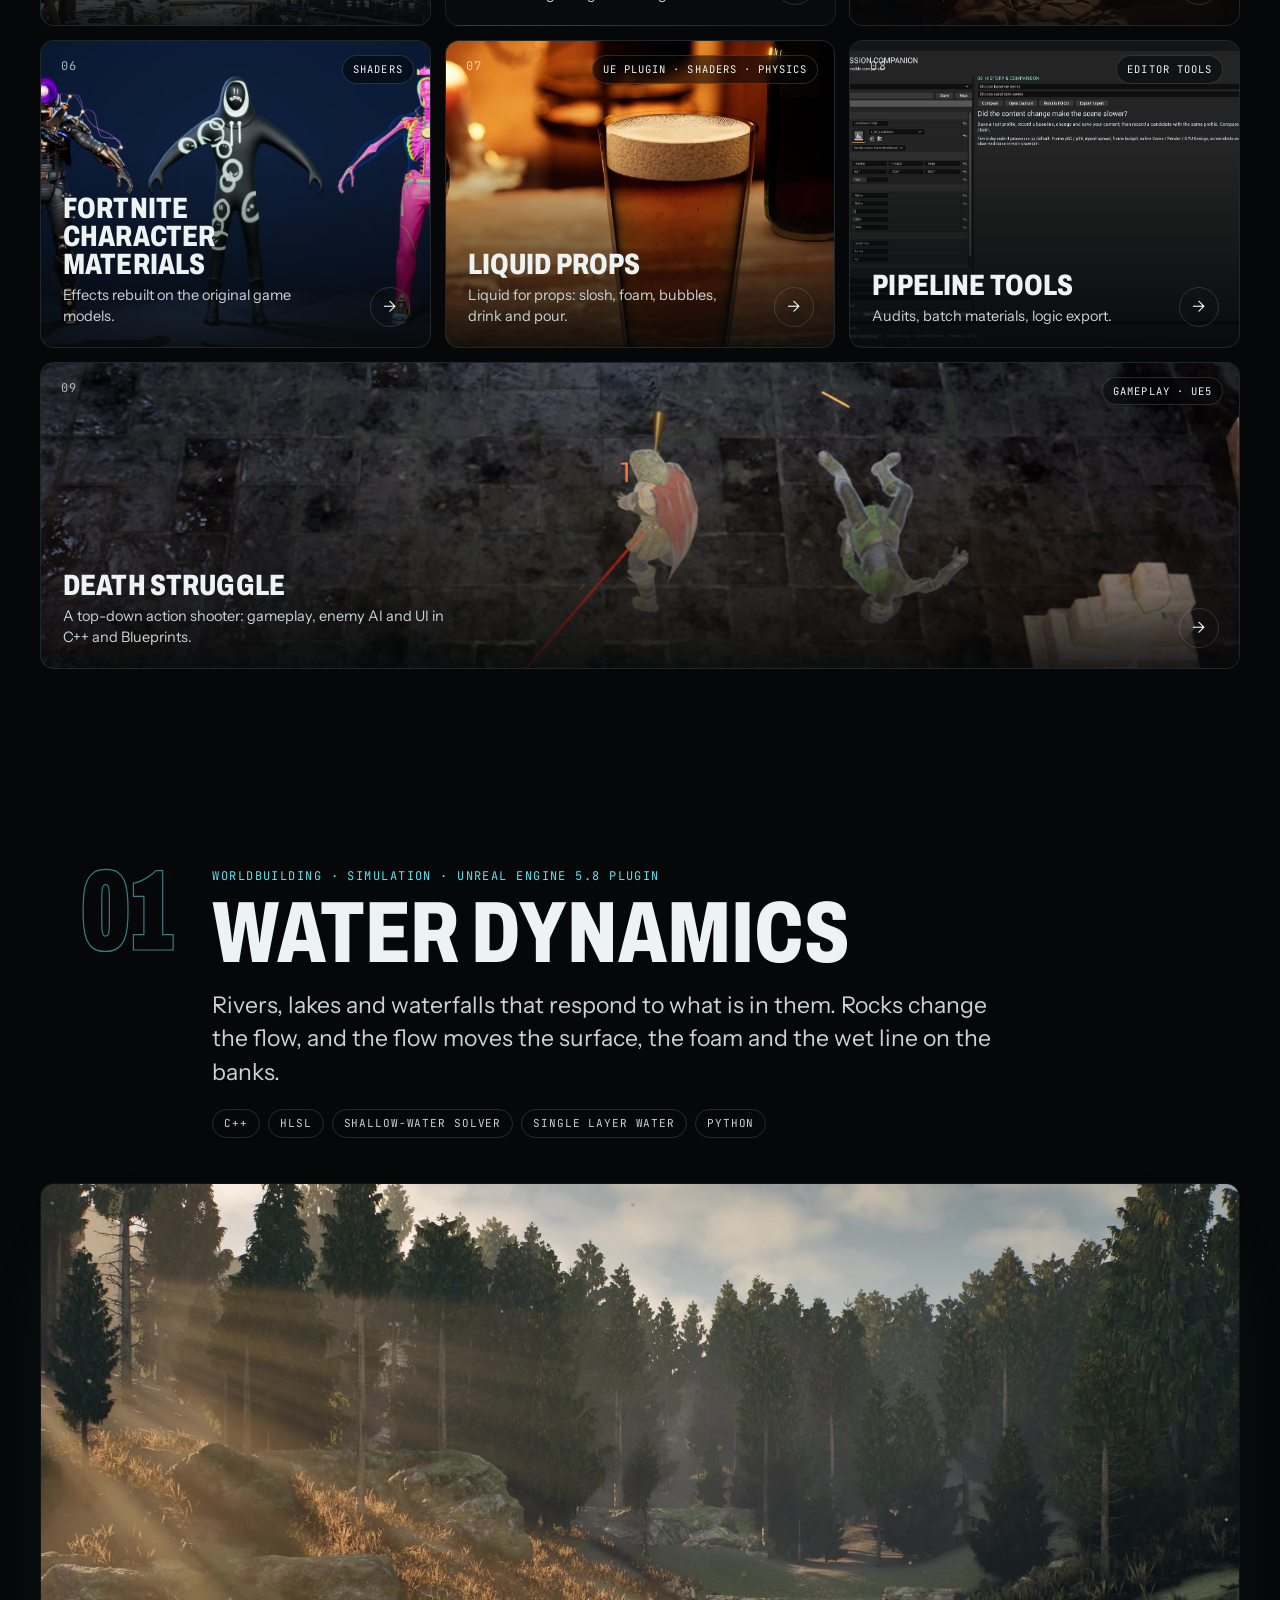
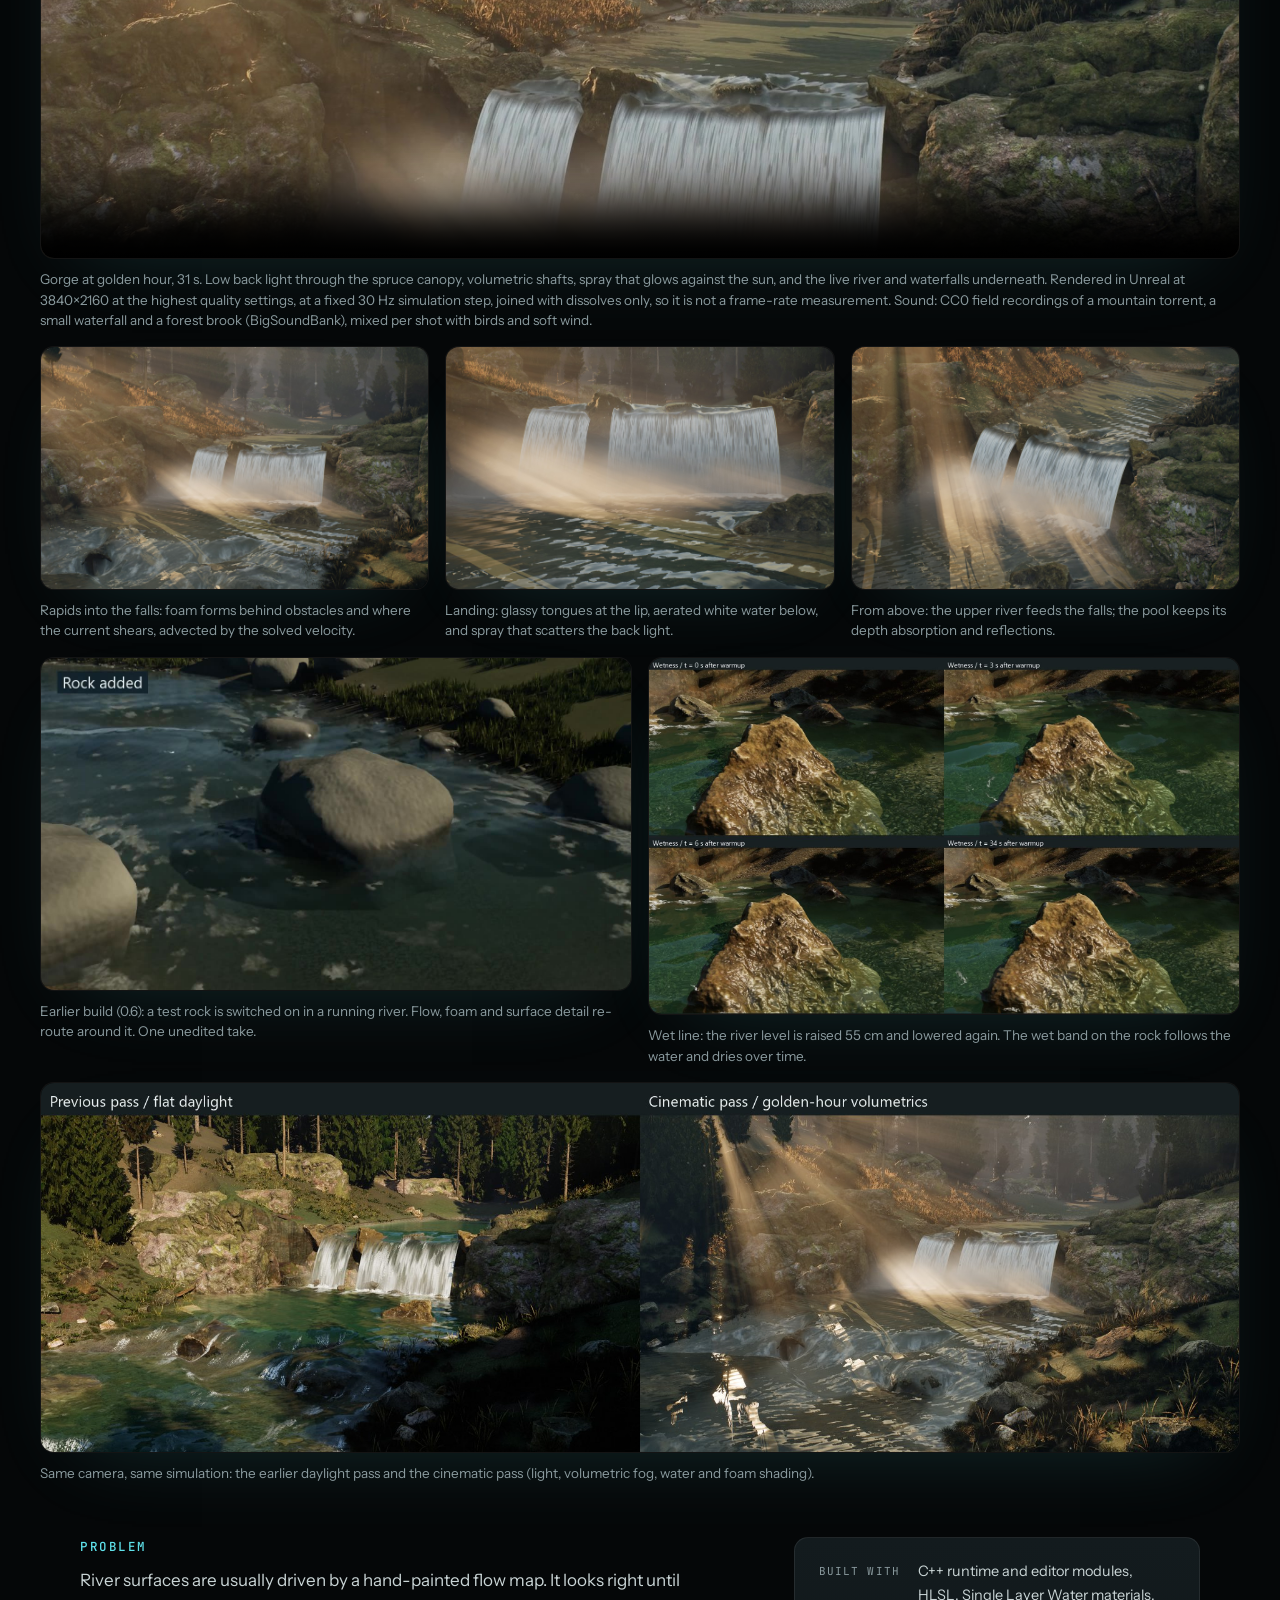
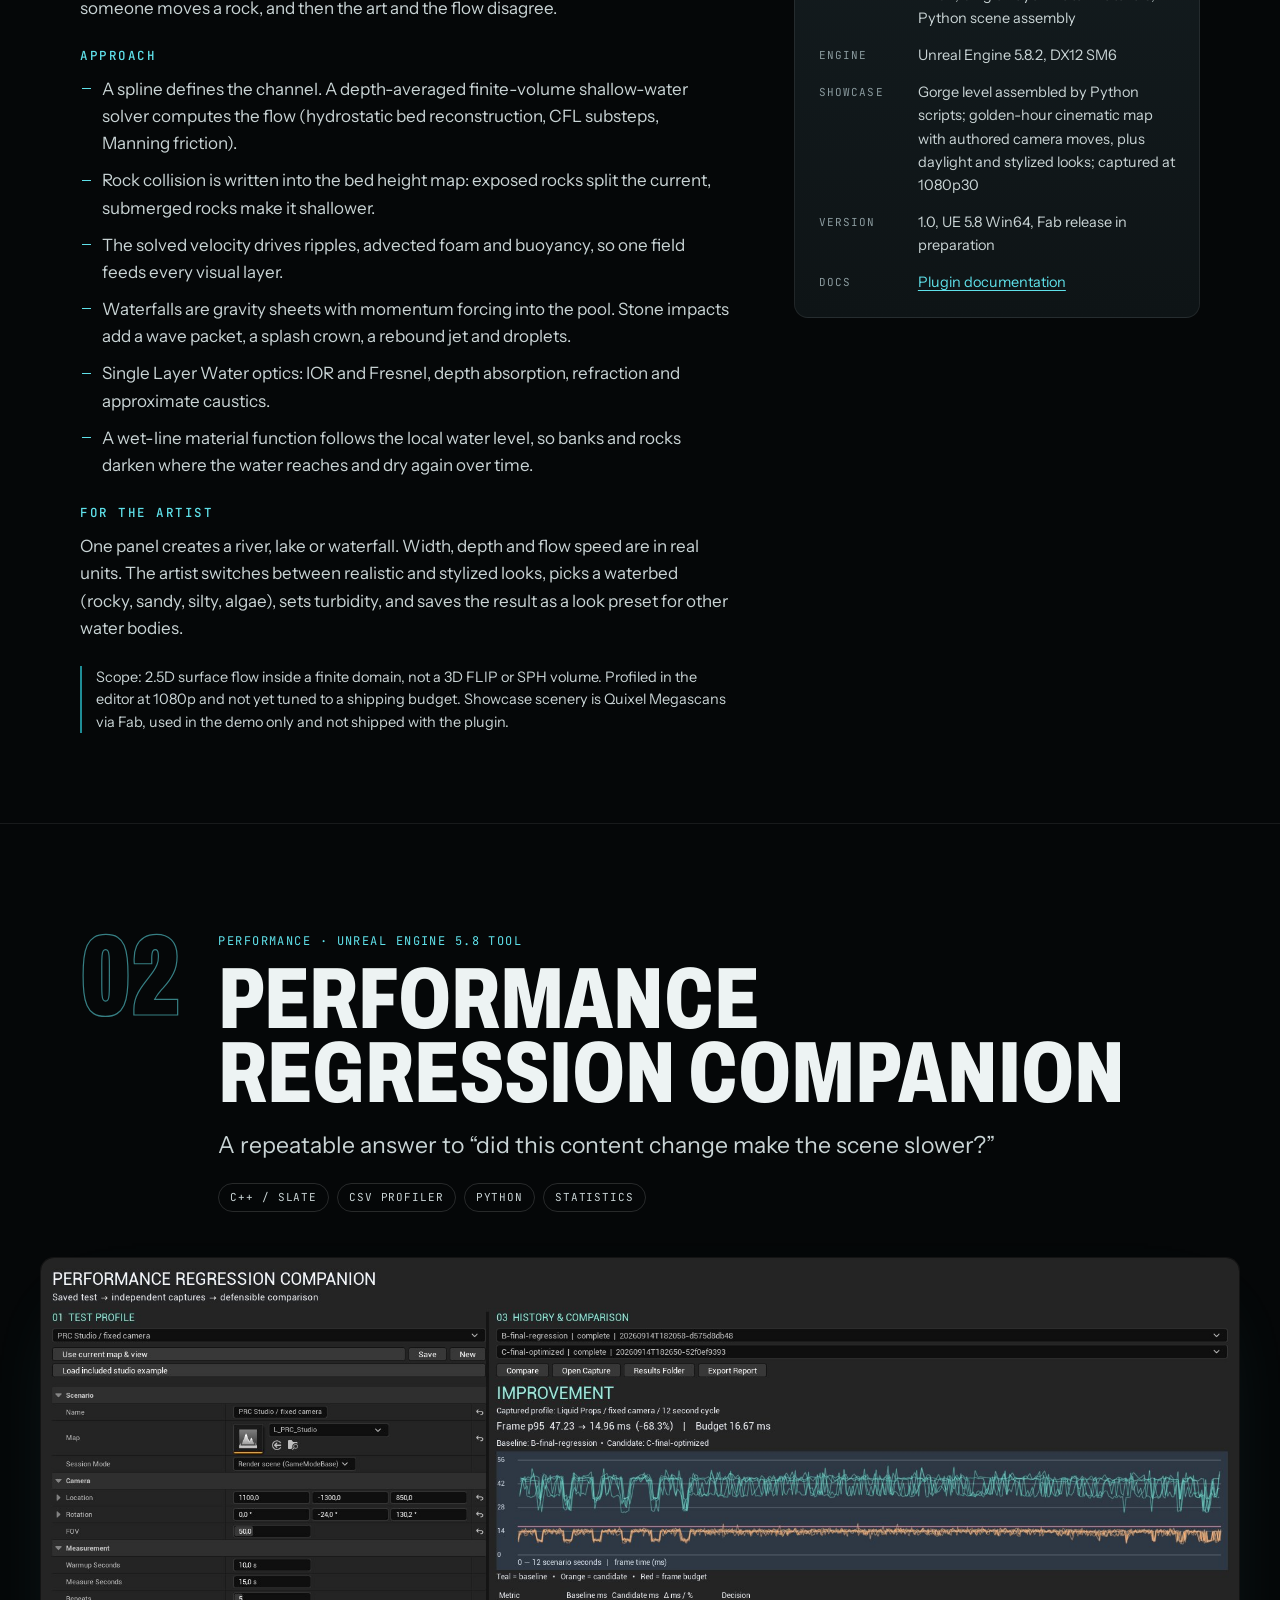
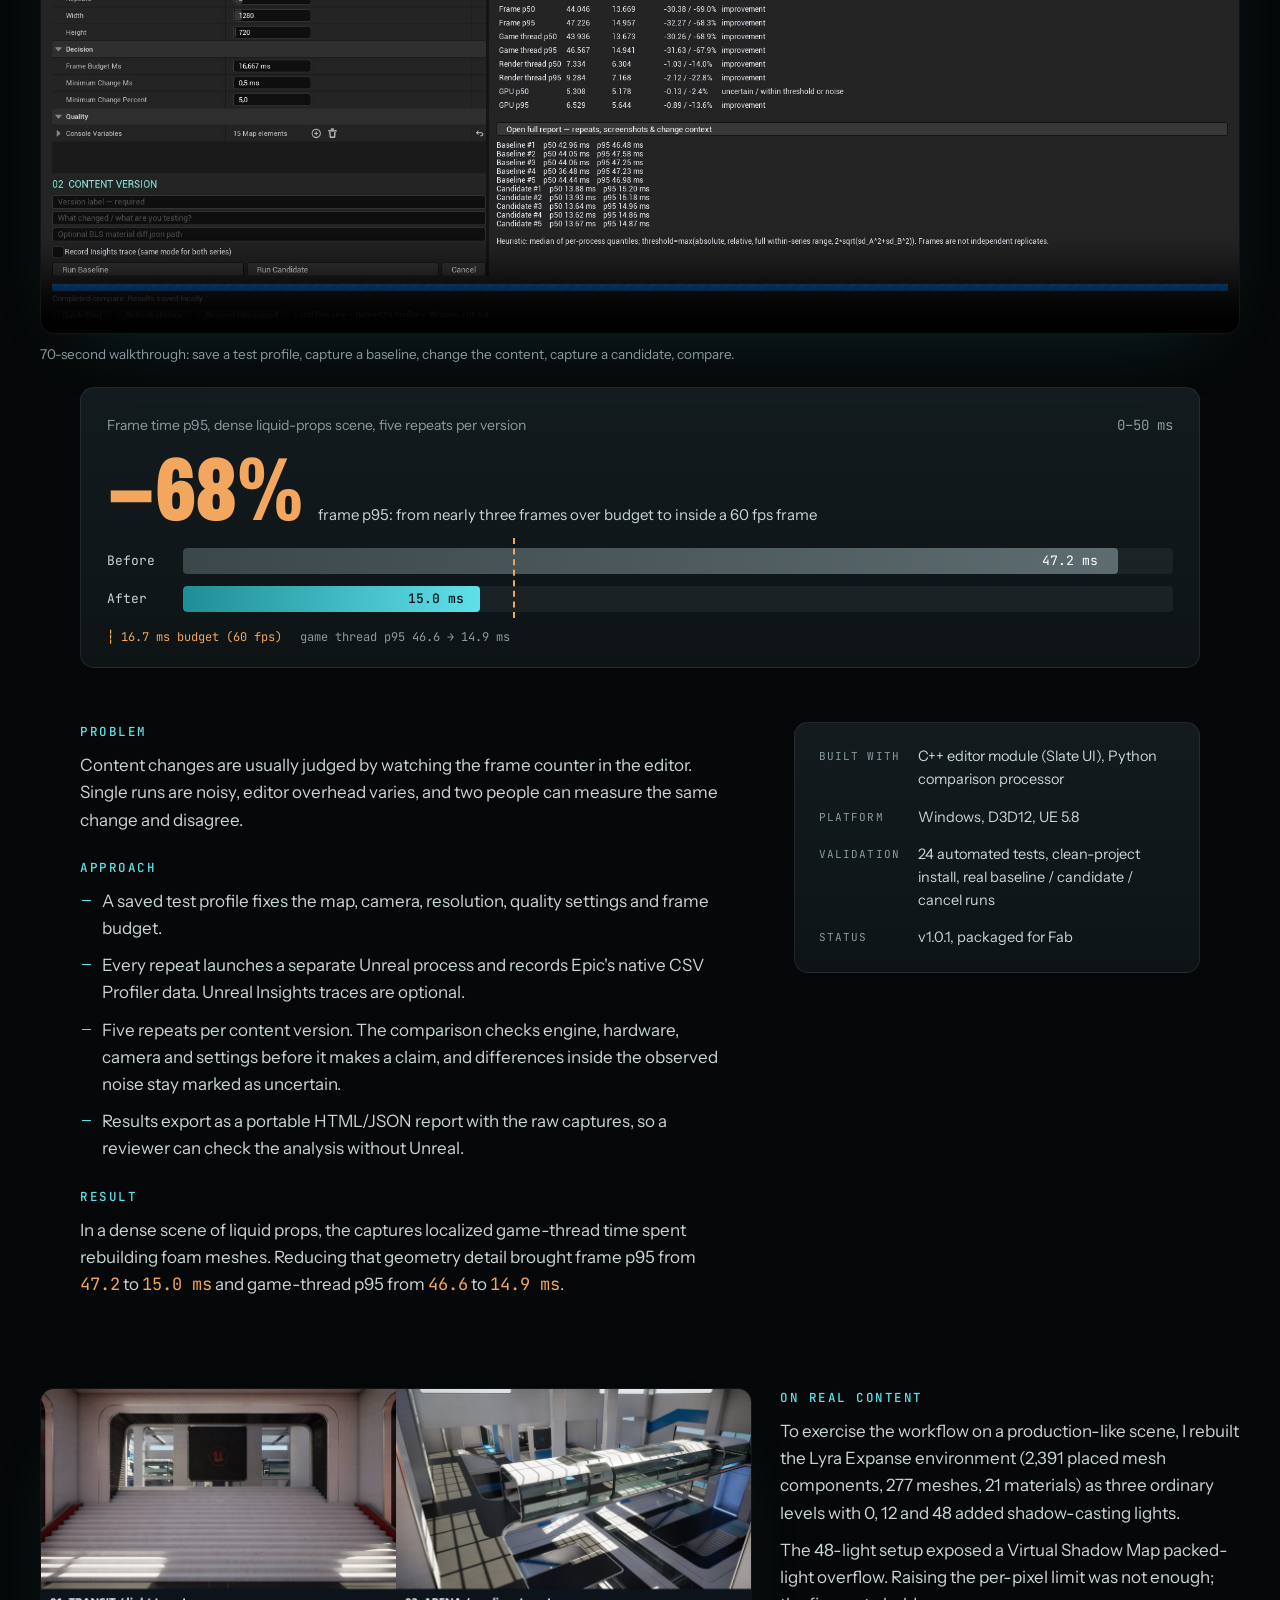
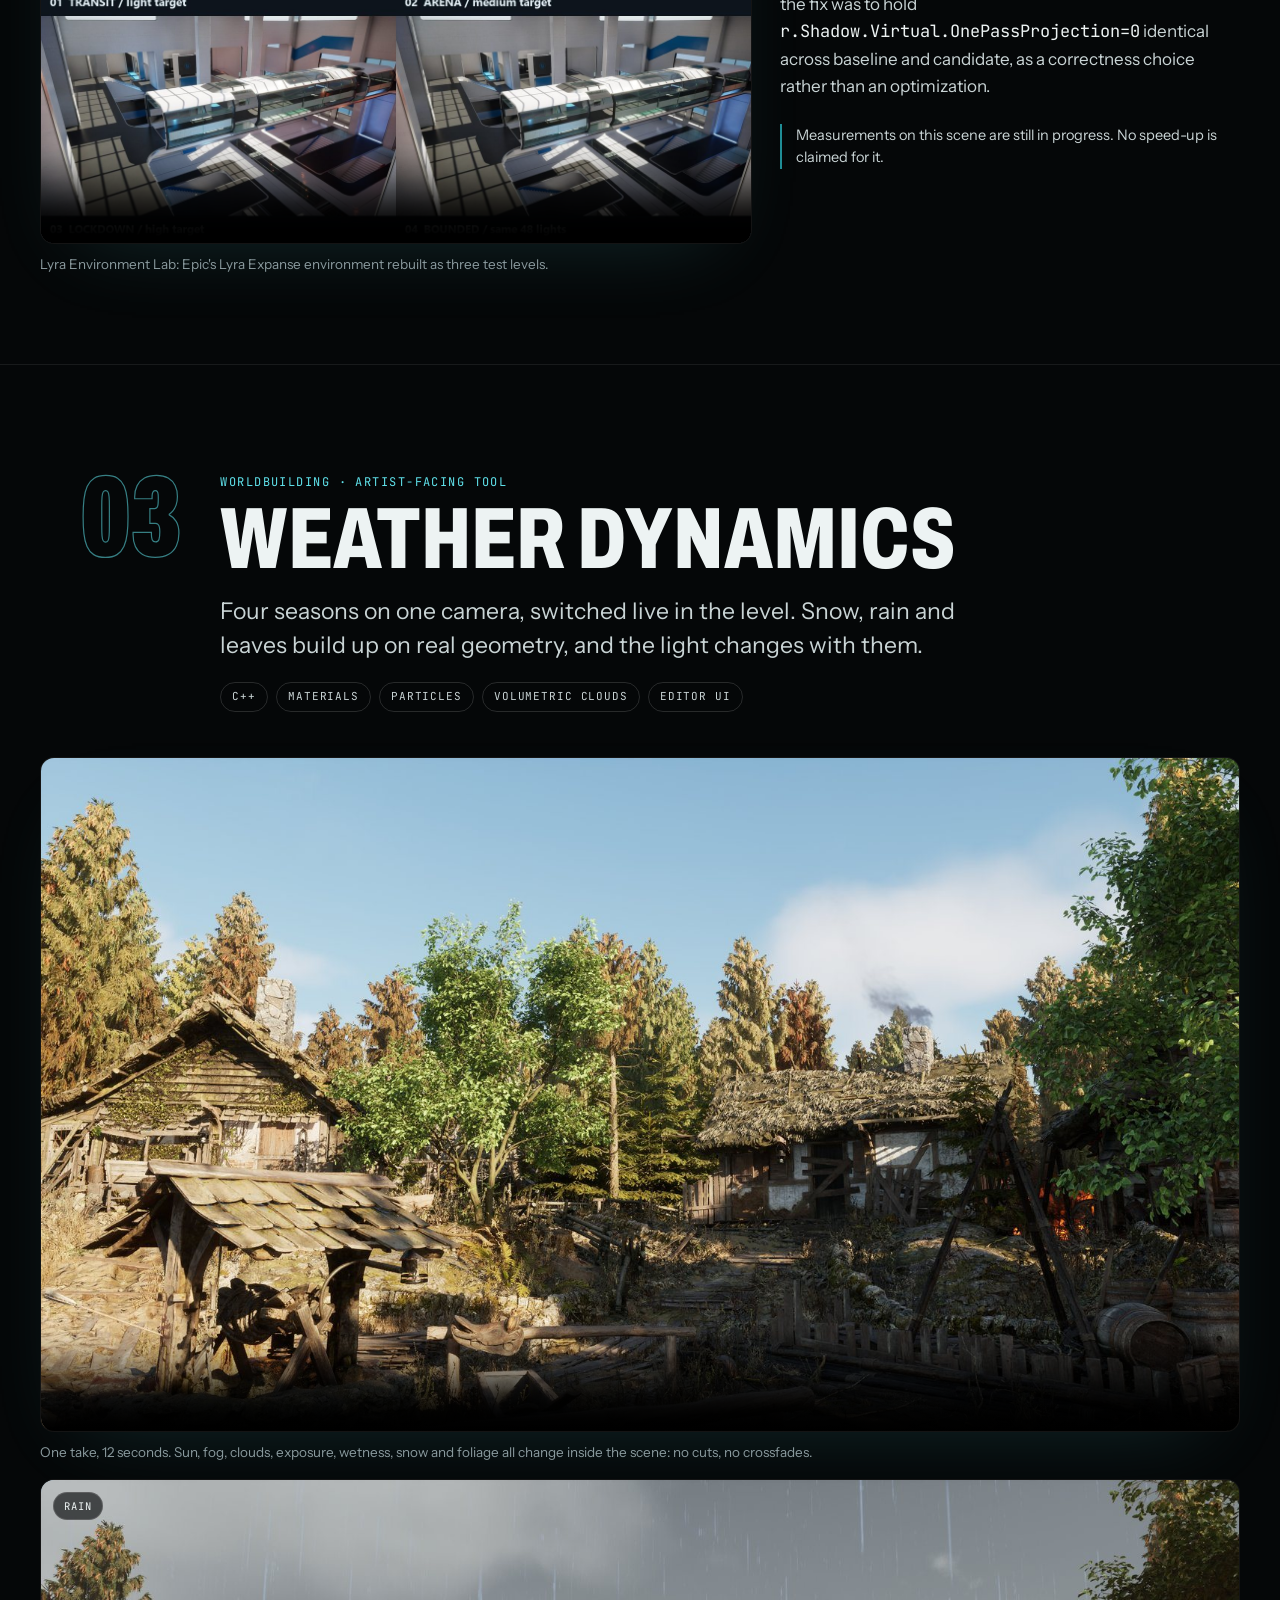
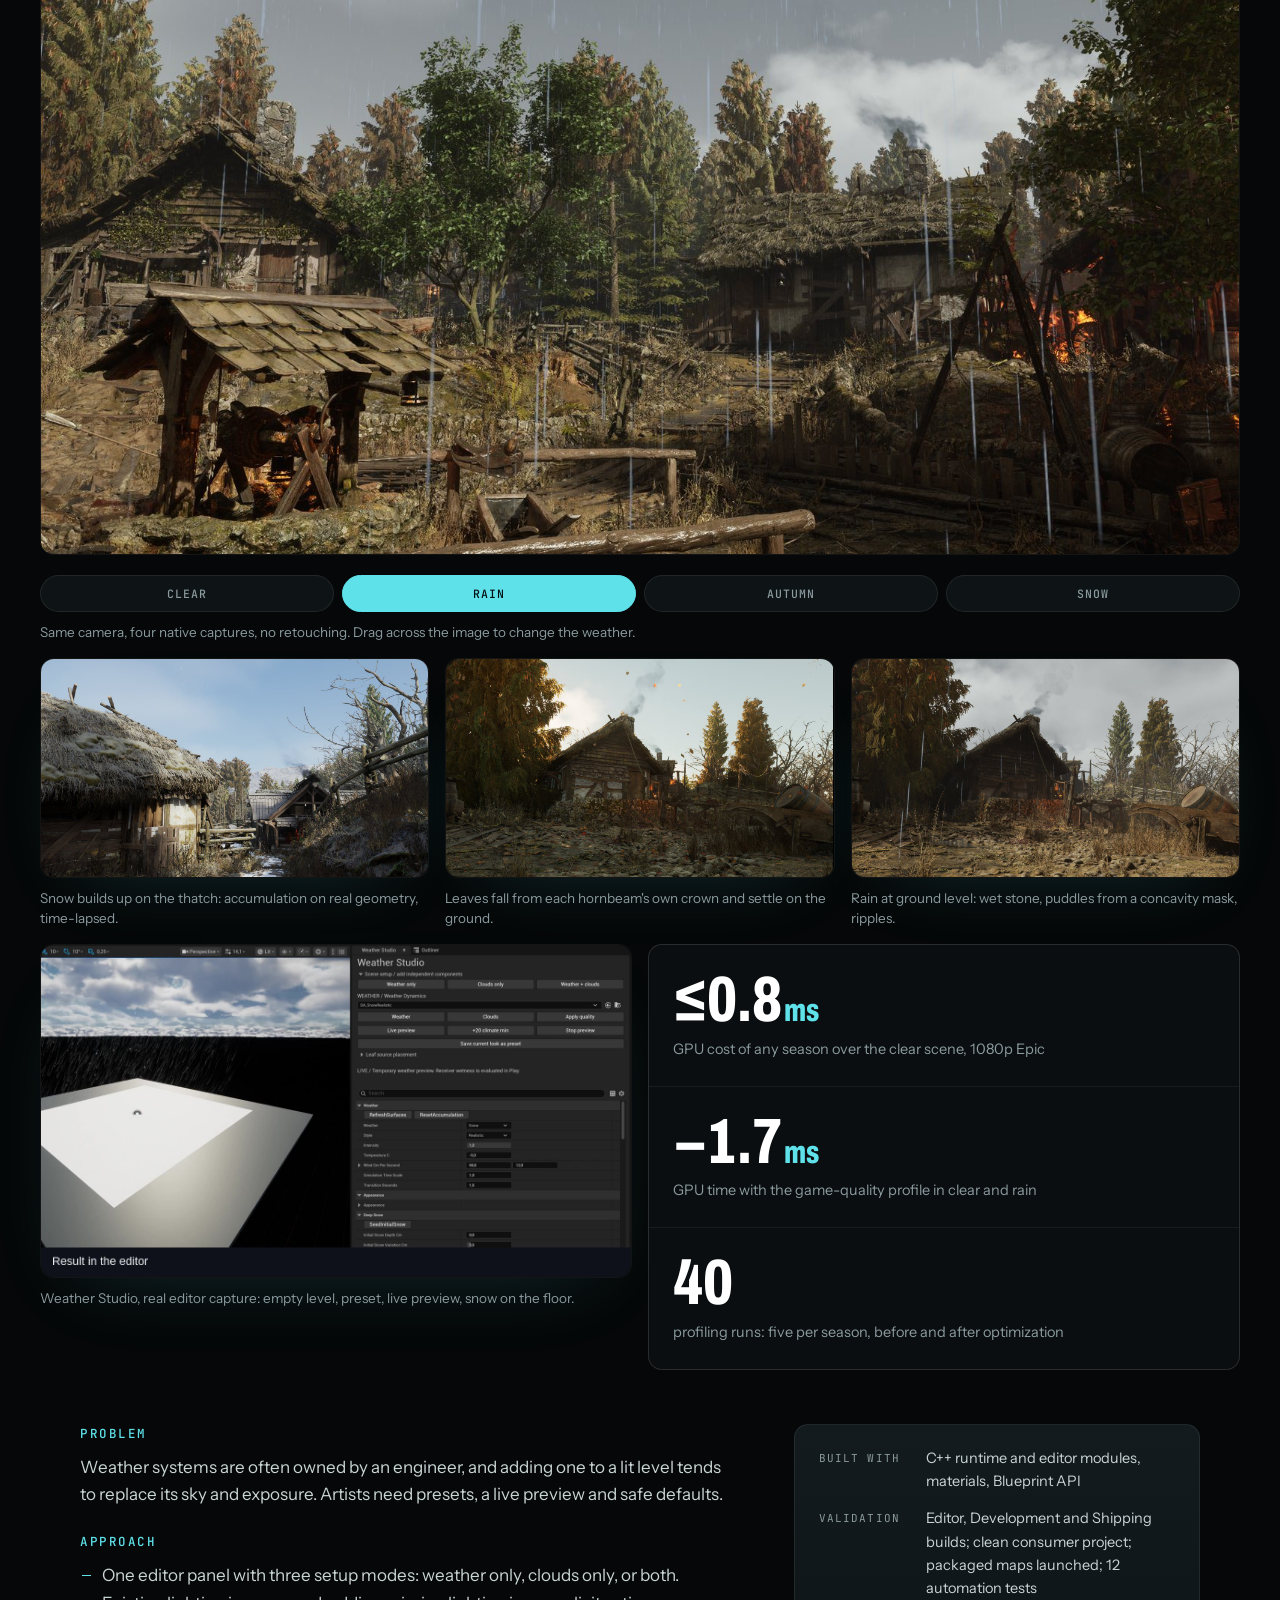
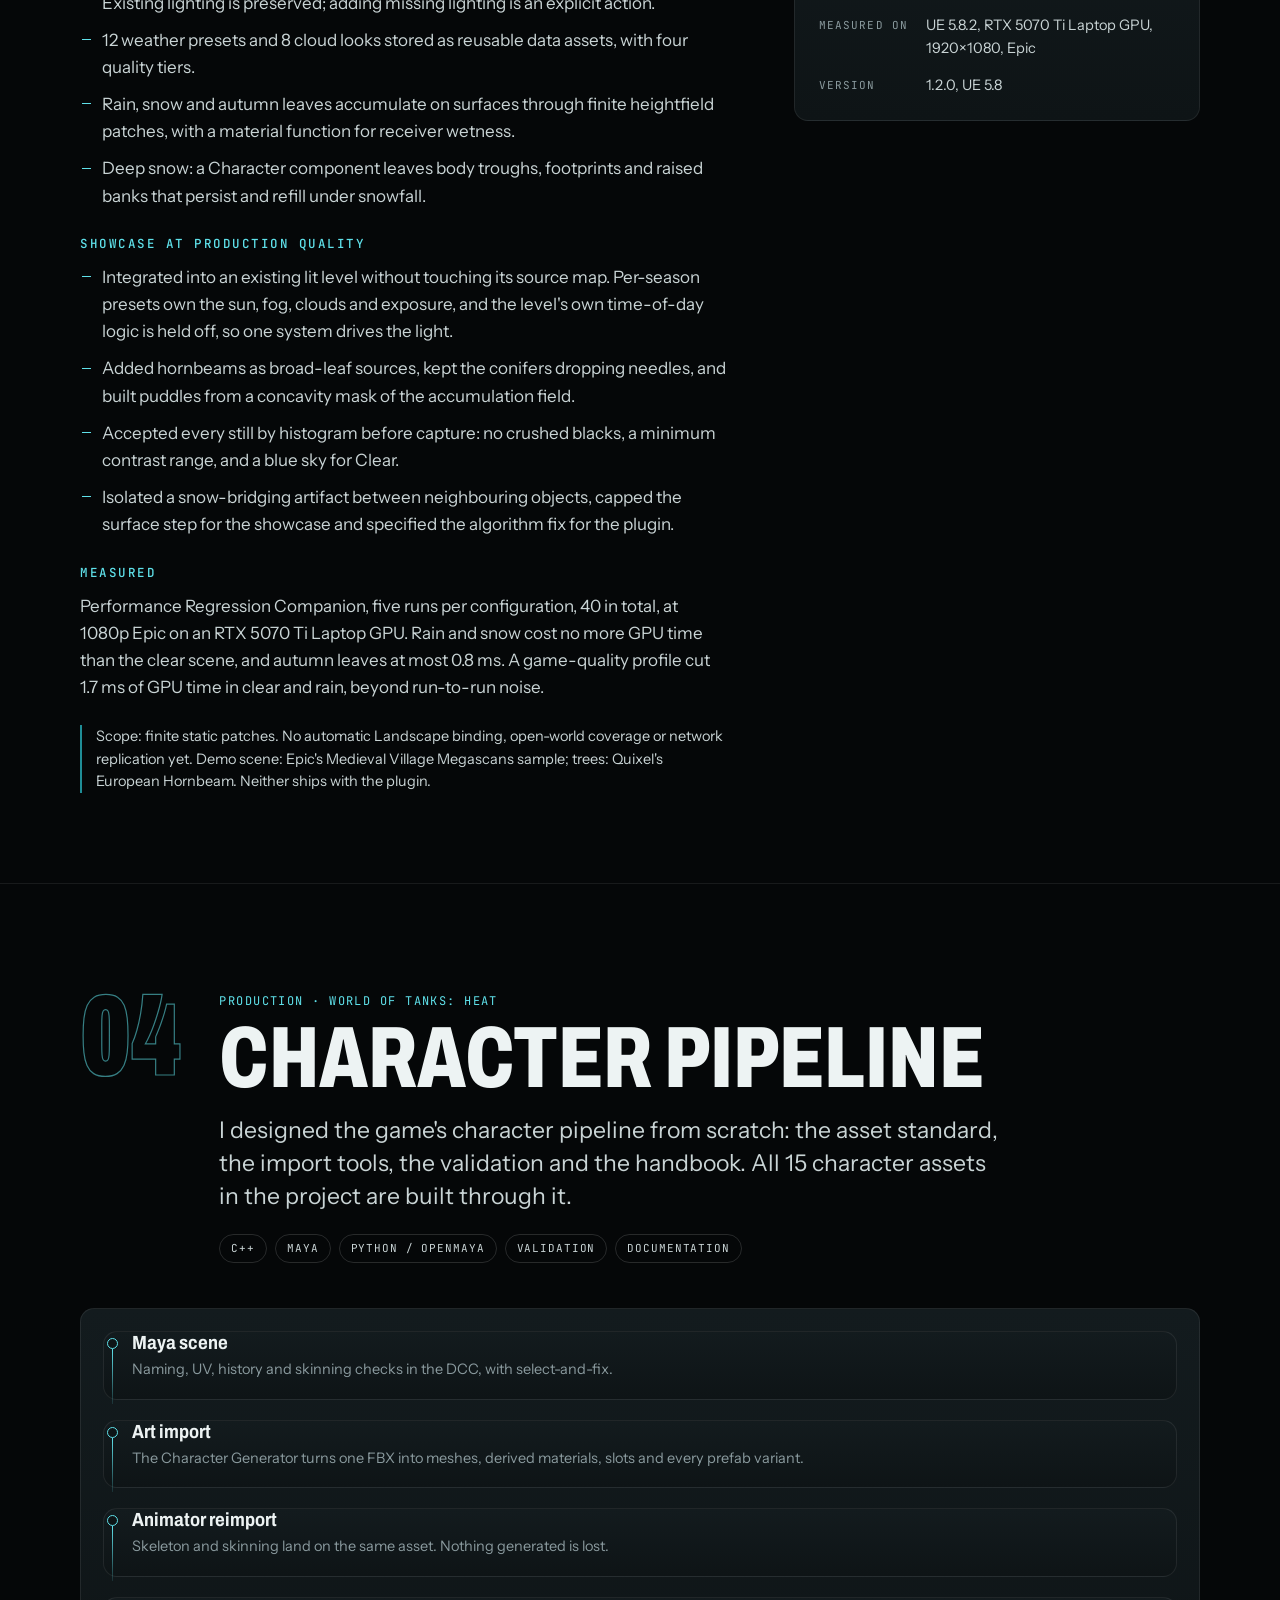
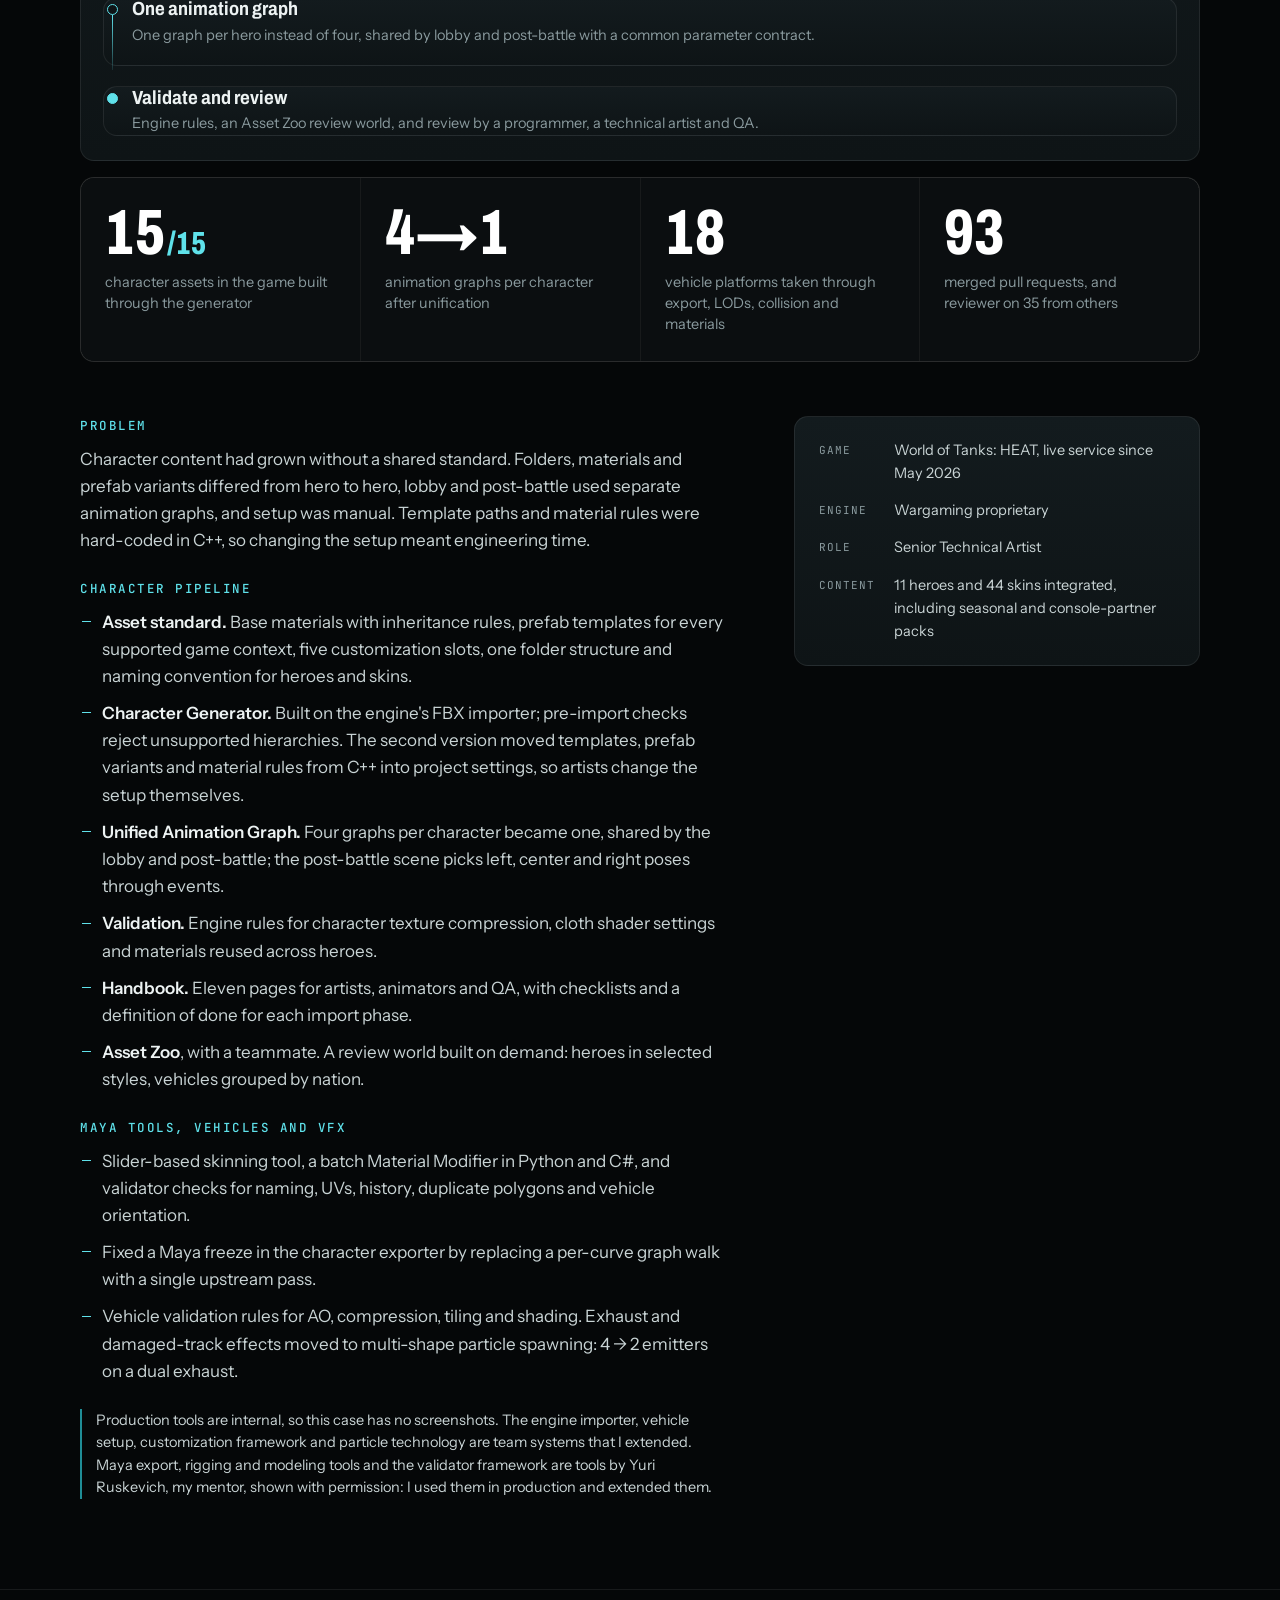
==== commit 505ca8a5: "Replace Death Struggle case videos with stills and retain card preview" ====
--- a/index.html
+++ b/index.html
@@ -371,7 +371,7 @@
 <main id="top">
 
 <section class="hero" id="hero">
-  <video src="assets/video/hero.mp4" poster="assets/img/poster-hero.jpg" autoplay muted loop playsinline preload="auto" aria-hidden="true"></video>
+  <video src="assets/video/hero-golden.mp4" poster="assets/img/poster-hero-golden.jpg" autoplay muted loop playsinline preload="auto" aria-hidden="true"></video>
   <p class="now" aria-hidden="true"><span class="dot"></span>Live capture · Water Dynamics gorge · UE 5.8</p>
   <div class="hero-inner">
     <p class="kicker" data-reveal>Senior Technical Artist · Wargaming</p>
@@ -415,13 +415,13 @@
       <p>Each project is a short case study: the problem, the approach, what was measured, and where the scope ends.</p>
     </div>
     <div class="bento">
-      <a class="card c4" href="#water" data-reveal><img src="assets/img/gorge-landing.jpg" alt="" loading="lazy"><video data-preview src="assets/video/p-water.mp4" muted loop playsinline preload="none"></video><span class="num">01</span><span class="tag">Simulation</span><span class="meta"><strong>Water Dynamics</strong><span>Rivers, lakes and waterfalls that react to what is in them.</span></span><span class="go" aria-hidden="true">→</span></a>
+      <a class="card c4" href="#water" data-reveal><img src="assets/img/gorge-golden-forest.jpg" alt="" loading="lazy"><video data-preview src="assets/video/p-water-golden.mp4" muted loop playsinline preload="none"></video><span class="num">01</span><span class="tag">Simulation</span><span class="meta"><strong>Water Dynamics</strong><span>Rivers, lakes and waterfalls that react to what is in them.</span></span><span class="go" aria-hidden="true">→</span></a>
       <a class="card c2t" href="#performance" data-reveal><img src="assets/img/prc-panel.jpg" alt="" loading="lazy" style="object-position:30% 50%"><video data-preview src="assets/video/p-prc.mp4" muted loop playsinline preload="none"></video><span class="num">02</span><span class="tag">Performance</span><span class="meta"><strong>Performance Regression Companion</strong><span>Did this content change make the scene slower?</span></span><span class="go" aria-hidden="true">→</span></a>
       <a class="card" href="#weather" data-reveal><img src="assets/img/card-weather.jpg" alt="" loading="lazy"><video data-preview src="assets/video/p-weather.mp4" muted loop playsinline preload="none"></video><span class="num">03</span><span class="tag">Worldbuilding</span><span class="meta"><strong>Weather Dynamics</strong><span>Four seasons on one camera, with real accumulation.</span></span><span class="go" aria-hidden="true">→</span></a>
       <a class="card type" href="#pipeline" data-reveal><span class="big" aria-hidden="true">15</span><span class="num">04</span><span class="tag">Production</span><span class="meta"><strong>WoT: HEAT character pipeline</strong><span>Designed from scratch. Every character asset in the game goes through it.</span></span><span class="go" aria-hidden="true">→</span></a>
       <a class="card" href="#bridge" data-reveal><img src="assets/img/card-bridge.jpg" alt="" loading="lazy"><video data-preview src="assets/video/p-bridge.mp4" muted loop playsinline preload="none"></video><span class="num">05</span><span class="tag">Procedural · Maya</span><span class="meta"><strong>Trestle Bridge</strong><span>Draw a path, get a bridge that fits the terrain.</span></span><span class="go" aria-hidden="true">→</span></a>
       <a class="card" href="#shaders" data-reveal><img src="assets/img/card-chars.jpg" alt="" loading="lazy"><video data-preview src="assets/video/p-chars.mp4" muted loop playsinline preload="none"></video><span class="num">06</span><span class="tag">Shaders</span><span class="meta"><strong>Fortnite character materials</strong><span>Effects rebuilt on the original game models.</span></span><span class="go" aria-hidden="true">→</span></a>
-      <a class="card" href="#liquids" data-reveal><img src="assets/img/card-liquid.jpg" alt="" loading="lazy"><video data-preview src="assets/video/p-liquid.mp4" muted loop playsinline preload="none"></video><span class="num">07</span><span class="tag">Shaders · physics</span><span class="meta"><strong>Liquid Props</strong><span>Liquid that keeps its volume when tilted.</span></span><span class="go" aria-hidden="true">→</span></a>
+      <a class="card" href="#liquids" data-reveal><img src="assets/img/card-liquid.jpg" alt="" loading="lazy"><video data-preview src="assets/video/p-liquid.mp4" muted loop playsinline preload="none"></video><span class="num">07</span><span class="tag">UE plugin · shaders · physics</span><span class="meta"><strong>Liquid Props</strong><span>Liquid for props: slosh, foam, bubbles, drink and pour.</span></span><span class="go" aria-hidden="true">→</span></a>
       <a class="card" href="#tools" data-reveal><img src="assets/img/prc-profile.jpg" alt="" loading="lazy"><span class="num">08</span><span class="tag">Editor tools</span><span class="meta"><strong>Pipeline tools</strong><span>Audits, batch materials, logic export.</span></span><span class="go" aria-hidden="true">→</span></a>
       <a class="card c6" href="#game" data-reveal><img src="assets/img/card-ds.jpg" alt="" loading="lazy"><video data-preview src="assets/video/p-ds.mp4" muted loop playsinline preload="none"></video><span class="num">09</span><span class="tag">Gameplay · UE5</span><span class="meta"><strong>Death Struggle</strong><span>A top-down action shooter: gameplay, enemy AI and UI in C++ and Blueprints.</span></span><span class="go" aria-hidden="true">→</span></a>
     </div>
@@ -441,19 +441,19 @@
   </div>
   <div class="wide media">
     <figure data-reveal>
-      <div class="frame"><video controls preload="none" playsinline poster="assets/img/gorge-stylized-hero.jpg" src="assets/video/gorge.mp4"></video></div>
-      <figcaption>Gorge showcase, 64 s. 0:00–0:32 realistic look, 0:32–1:04 stylized: wide shot, waterfall landing, rapids, shallows, thrown stone. Recorded at a fixed simulation step, so it is not a frame-rate measurement.</figcaption>
+      <div class="frame"><video controls preload="none" playsinline poster="assets/img/gorge-golden-poster.jpg" src="assets/video/gorge-golden.mp4"></video></div>
+      <figcaption>Gorge at golden hour, 31 s. Low back light through the spruce canopy, volumetric shafts, spray that glows against the sun, and the live river and waterfalls underneath. Rendered in Unreal at 3840×2160 at the highest quality settings, at a fixed 30 Hz simulation step, joined with dissolves only, so it is not a frame-rate measurement. Sound: CC0 field recordings of a mountain torrent, a small waterfall and a forest brook (BigSoundBank), mixed per shot with birds and soft wind.</figcaption>
     </figure>
     <div class="row3" data-reveal>
-      <figure><div class="frame"><img src="assets/img/gorge-landing.jpg" data-full alt="Waterfall sheets landing in a green pool with foam and mist" loading="lazy"></div><figcaption>Waterfall landing: aerated sheets, foam and mist where they meet the pool.</figcaption></figure>
-      <figure><div class="frame"><img src="assets/img/gorge-rapids.jpg" data-full alt="Rapids with white water breaking around boulders" loading="lazy"></div><figcaption>Rapids: foam forms behind obstacles and where the current shears.</figcaption></figure>
-      <figure><div class="frame"><img src="assets/img/gorge-shallows.jpg" data-full alt="Clear shallow water over gravel with refracted caustics" loading="lazy"></div><figcaption>Shallows: depth absorption, refraction and caustics on the bed.</figcaption></figure>
+      <figure><div class="frame"><img src="assets/img/gorge-golden-reveal.jpg" data-full alt="Rapids leading to twin waterfalls under low sun shafts" loading="lazy"></div><figcaption>Rapids into the falls: foam forms behind obstacles and where the current shears, advected by the solved velocity.</figcaption></figure>
+      <figure><div class="frame"><img src="assets/img/gorge-golden-glide.jpg" data-full alt="Twin waterfalls with glowing spray at the landing" loading="lazy"></div><figcaption>Landing: glassy tongues at the lip, aerated white water below, and spray that scatters the back light.</figcaption></figure>
+      <figure><div class="frame"><img src="assets/img/gorge-golden-aerial.jpg" data-full alt="High view of the pool and falls crossed by light shafts" loading="lazy"></div><figcaption>From above: the upper river feeds the falls; the pool keeps its depth absorption and reflections.</figcaption></figure>
     </div>
     <div class="row2" data-reveal>
       <figure><div class="frame"><video src="assets/video/rock.mp4" poster="assets/img/poster-rock.jpg" muted loop playsinline preload="none" data-auto aria-label="A rock appears in a running river and the current re-routes around it"></video></div><figcaption>Earlier build (0.6): a test rock is switched on in a running river. Flow, foam and surface detail re-route around it. One unedited take.</figcaption></figure>
       <figure><div class="frame"><img src="assets/img/gorge-wetness.jpg" data-full alt="Four frames of a boulder whose wet band follows the water level up and down" loading="lazy"></div><figcaption>Wet line: the river level is raised 55 cm and lowered again. The wet band on the rock follows the water and dries over time.</figcaption></figure>
     </div>
-    <figure data-reveal><div class="frame"><img src="assets/img/gorge-before-after.jpg" data-full alt="Left: the original blockout scene. Right: the gorge after the environment pass" loading="lazy"></div><figcaption>The same water system before and after the environment pass: new composition, scanned scenery and lighting.</figcaption></figure>
+    <figure data-reveal><div class="frame"><img src="assets/img/gorge-golden-before-after.jpg" data-full alt="Left: the gorge in flat daylight. Right: the same camera in the golden-hour cinematic pass" loading="lazy"></div><figcaption>Same camera, same simulation: the earlier daylight pass and the cinematic pass (light, volumetric fog, water and foam shading).</figcaption></figure>
   </div>
   <div class="wrap detail">
     <div class="story" data-reveal>
@@ -467,13 +467,14 @@
         <li>A wet-line material function follows the local water level, so banks and rocks darken where the water reaches and dry again over time.</li>
       </ul></div>
       <div class="block"><h3>For the artist</h3><p>One panel creates a river, lake or waterfall. Width, depth and flow speed are in real units. The artist switches between realistic and stylized looks, picks a waterbed (rocky, sandy, silty, algae), sets turbidity, and saves the result as a look preset for other water bodies.</p></div>
-      <p class="scope">Scope: authoring beta. 2.5D surface flow inside a finite domain, not a 3D FLIP or SPH volume. Profiled in the editor at 1080p and not yet tuned to a shipping budget. Showcase scenery is Quixel Megascans via Fab, used in the demo only and not shipped with the plugin.</p>
+      <p class="scope">Scope: 2.5D surface flow inside a finite domain, not a 3D FLIP or SPH volume. Profiled in the editor at 1080p and not yet tuned to a shipping budget. Showcase scenery is Quixel Megascans via Fab, used in the demo only and not shipped with the plugin.</p>
     </div>
     <dl class="spec" data-reveal>
       <dt>Built with</dt><dd>C++ runtime and editor modules, HLSL, Single Layer Water materials, Python scene assembly</dd>
       <dt>Engine</dt><dd>Unreal Engine 5.8.2, DX12 SM6</dd>
-      <dt>Showcase</dt><dd>Gorge level assembled by Python scripts; two looks, five shots each, captured at 1080p30</dd>
-      <dt>Version</dt><dd>0.8 authoring beta</dd>
+      <dt>Showcase</dt><dd>Gorge level assembled by Python scripts; golden-hour cinematic map with authored camera moves, plus daylight and stylized looks; captured at 1080p30</dd>
+      <dt>Version</dt><dd>1.0, UE 5.8 Win64, Fab release in preparation</dd>
+      <dt>Docs</dt><dd><a href="water-dynamics/">Plugin documentation</a></dd>
     </dl>
   </div>
 </section>
@@ -673,12 +674,8 @@
   <div class="wide media">
     <figure data-reveal>
       <div class="frame"><video controls preload="none" playsinline poster="assets/img/bridge-pres-poster.jpg" src="assets/video/bridge-pres.mp4" aria-label="Trestle Bridge presentation: shaping the path, live parameter changes and close-ups of the finished structure"></video></div>
-      <figcaption>36-second presentation: the path is shaped on the terrain, then length, deck width and support spacing change live, followed by timber and structure close-ups in the canyon set.</figcaption>
+      <figcaption>36-second presentation: the path is shaped on the terrain, then length, deck width and support spacing change live, followed by timber and structure close-ups.</figcaption>
     </figure>
-    <div class="row2" data-reveal>
-      <figure><div class="frame"><img src="assets/img/bridge-canyon-gorge.jpg" data-full alt="The trestle bridge spanning a red sandstone gorge, seen from the canyon floor" loading="lazy"></div><figcaption>Set: a red sandstone canyon built around the generated bridge. Terraces, talus and buttes are placed by script from the heightfield.</figcaption></figure>
-      <figure><div class="frame"><img src="assets/img/bridge-canyon-vista.jpg" data-full alt="View along the deck into a deep canyon with buttes on the horizon" loading="lazy"></div><figcaption>The gorge opens into a 5 km backdrop. Buttes are assembled from scanned rock, not sculpted terrain.</figcaption></figure>
-    </div>
     <div class="row3" data-reveal>
       <figure><div class="frame"><img src="assets/img/bridge-deck.jpg" data-full alt="Close-up of the timber deck with varied boards" loading="lazy"></div><figcaption>Decking: aligned grain, end grain and per-board variation from one material.</figcaption></figure>
       <figure><div class="frame"><img src="assets/img/bridge-feet.jpg" data-full alt="Bridge legs standing on the terrain" loading="lazy"></div><figcaption>Feet: every leg is placed on the ground by a raycast against the terrain.</figcaption></figure>
@@ -705,11 +702,11 @@
         <li>Output is eight organized mesh batches (decking, stringers, frames, bracing, hardware), with custom component meshes and seeded presets.</li>
         <li>Each member carries a vertex-colour payload as shader data, which gives the reference deck 158 distinct board variations without a material per board. Verified by reading the Unreal import back into Maya.</li>
       </ul></div>
-      <p class="scope">The live generator runs in Maya; Unreal receives baked static meshes. The video is an edited capture, not a real-time performance test. Canyon scenery is Quixel Megascans via Fab, assembled for the showcase and not part of the tool.</p>
+      <p class="scope">The live generator runs in Maya; Unreal receives baked static meshes. The video is an edited capture, not a real-time performance test.</p>
     </div>
     <dl class="spec" data-reveal>
       <dt>Built with</dt><dd>Maya 2026, Python API 2.0, PySide6</dd>
-      <dt>Engine side</dt><dd>UE 5.8, FBX, Landscape, Nanite, Sequencer, Movie Render Queue</dd>
+      <dt>Engine side</dt><dd>UE 5.8, FBX, Sequencer, Movie Render Queue</dd>
       <dt>Checks</dt><dd>Geometry and construction suite, Maya DG checks, 24 component meshes validated in Unreal</dd>
       <dt>Textures</dt><dd>Poly Haven, CC0; end grain and steel are procedural</dd>
     </dl>
@@ -824,33 +821,40 @@
   <div class="wrap case-head" data-reveal>
     <span class="case-num">07</span>
     <div>
-      <p class="eyebrow">Shaders · physics · Unreal Engine 5.8 plugin</p>
+      <p class="eyebrow">Unreal Engine 5.8 plugin · C++ · HLSL</p>
       <h2>Liquid Props</h2>
-      <p class="oneliner">Liquid in bottles and glasses that keeps its volume when tilted and reacts to motion and impacts.</p>
-      <ul class="tags"><li>C++</li><li>HLSL</li><li>Free surface</li><li>Foam &amp; bubbles</li></ul>
+      <p class="oneliner">Liquid for game props: it sloshes when carried, keeps its volume when tilted, foams, bubbles and can be drunk or poured from Blueprint.</p>
+      <ul class="tags"><li>C++</li><li>HLSL</li><li>Thin Translucent</li><li>Foam &amp; bubbles</li><li>Gameplay API</li></ul>
     </div>
   </div>
   <div class="wide media">
     <figure data-reveal>
       <div class="frame"><video controls preload="none" playsinline poster="assets/img/poster-liquid.jpg" src="assets/video/liquid.mp4"></video></div>
-      <figcaption>38-second showcase, captured from the Unreal runtime. The on-screen sliders are live controls.</figcaption>
+      <figcaption>Liquid Props 1.0 reel. Rendered with Movie Render Queue from the plugin's runtime simulation; the tavern set uses sample art that is not part of the plugin.</figcaption>
     </figure>
+    <div class="row3" data-reveal>
+      <figure><div class="frame"><img src="assets/img/liquid-foam.jpg" data-full alt="Cola foam at 0, 5 and 15 seconds: full head, first holes, a lace with a ring at the glass" loading="lazy"></div><figcaption>Foam collapse after a shake: the head opens from the centre into a lace and holds longest at the glass.</figcaption></figure>
+      <figure><div class="frame"><img src="assets/img/liquid-lineup.jpg" data-full alt="Wine, cola, beer, sparkling water, still water and a potion on a backlit counter" loading="lazy"></div><figcaption>Six presets at real-world size; colour comes from light absorbed along the path through the liquid.</figcaption></figure>
+      <figure><div class="frame"><img src="assets/img/liquid-potion.jpg" data-full alt="A glowing green potion in a round flask on a dark counter" loading="lazy"></div><figcaption>Glowing potion with bubble chains; glass edges come from studio strip lights.</figcaption></figure>
+    </div>
   </div>
   <div class="wrap detail">
     <div class="story" data-reveal>
       <div class="block"><h3>Approach</h3><ul>
-        <li>A gravity-aligned free surface whose height is solved so the liquid keeps its volume under tilt. Per-frame telemetry records the surface normal and volume error.</li>
-        <li>Sloshing responds to translation and impulses, with artist-facing damping and viscosity.</li>
-        <li>Four recipes (wine, still water, cola, sparkling water) and four container shapes: carbonation bubbles, a foam head that forms with motion and decays, condensation and wall film.</li>
-        <li>Everything is a property on the actor: fill, tint, opacity, damping, viscosity, bubbles and foam. Artists never touch C++.</li>
+        <li>The free surface is a plane clipped against the container's inner volume and solved so the liquid keeps its volume under any tilt. Slosh frequency follows the first mode of the real container.</li>
+        <li>Glass and liquid use Thin Translucent shading with refraction. The liquid's colour is computed from the light path through it, so thick parts are deep and edges light.</li>
+        <li>Foam builds from motion, pouring and carbonation and breaks up into a lace in the material; bubbles rise in chains from nucleation sites and grow as they go.</li>
+        <li>A gameplay API (drink, pour, shake, knock, on-empty event) makes the liquid part of the game, not only decoration. Settled containers sleep.</li>
       </ul></div>
+      <div class="block"><h3>From portfolio study to product</h3><p>The first version was a portfolio study at four to five times real size with unlit liquids. Version 1.0 rebuilds the glass, liquid shading and foam, adds real-scale presets and a source-only package that builds cleanly for Fab.</p></div>
       <div class="block"><h3>Connection</h3><p>The <a href="#performance">performance case</a> came from this project: the Companion localized the foam-mesh rebuild that dominated the game thread in a dense scene of these props.</p></div>
-      <p class="scope">Scope: a planar sloshing surface with approximate absorption and artistic viscosity, not a general fluid solver. The video uses a fixed simulation step and is not a frame-rate claim.</p>
+      <p class="scope">Scope: containers are surfaces of revolution with a closed volume; no pouring out or fluid simulation. The reel uses a fixed simulation step and is not a frame-rate claim.</p>
     </div>
     <dl class="spec" data-reveal>
-      <dt>Built with</dt><dd>C++ actor, HLSL materials, Blueprint-exposed parameters</dd>
-      <dt>Engine</dt><dd>Unreal Engine 5.8.2, DX12 SM6</dd>
-      <dt>Artist kit</dt><dd>4 recipes, 4 container shapes, interactive lab level</dd>
+      <dt>Built with</dt><dd>C++ runtime module, HLSL materials, Blueprint API</dd>
+      <dt>Engine</dt><dd>Unreal Engine 5.8.2, DX12 SM6, Lumen</dd>
+      <dt>Artist kit</dt><dd>6 presets, 7 container shapes, 3 example maps</dd>
+      <dt>Status</dt><dd>1.0, Fab release in preparation</dd>
     </dl>
   </div>
 </section>
@@ -1004,7 +1008,7 @@
       <span>Timur Sibatov · Senior Technical Artist · Belgrade</span>
       <span>Source code and longer breakdowns on request · <a href="https://www.linkedin.com/in/timmysib/">LinkedIn</a> · <a href="https://www.artstation.com/timmysib">ArtStation</a></span>
     </div>
-    <p class="credits">Third-party content in demo scenes: Quixel Megascans via Fab (Water Dynamics showcase), Epic's Medieval Village Megascans sample and Quixel's European Hornbeam (Weather Dynamics showcase), Poly Haven CC0 scans and textures, Epic's Lyra sample environment. Death Struggle: contract work for Dmitry Parkin, 2024–2025; original models and animation by other artists. Its 2026 presentation edition uses licensed Fab content (Skeleton Knight Modular, Undead Pack, Stylized Fantasy Creatures Bundle, ROG Modular Medieval Accessories and Robes, Cemetery Vol. 1, City of Brass: Enemies, Modular Gothic/Fantasy Environment, Quixel Megascans) and animation and audio from Epic's Lyra sample. Fortnite characters and game assets belong to Epic Games. These assets are used for presentation only and are not part of the tools. Fortnite is a trademark of Epic Games, Inc. World of Tanks is a trademark of Wargaming.</p>
+    <p class="credits">Third-party content in demo scenes: Quixel Megascans via Fab (Water Dynamics showcase), Epic's Medieval Village Megascans sample (Weather Dynamics showcase; bird and wind ambience in the Water Dynamics reel), BigSoundBank CC0 water and forest recordings (Water Dynamics reel) and Quixel's European Hornbeam (Weather Dynamics showcase), Poly Haven CC0 scans and textures, Epic's Lyra sample environment. Death Struggle: contract work for Dmitry Parkin, 2024–2025; original models and animation by other artists. Its 2026 presentation edition uses licensed Fab content (Skeleton Knight Modular, Undead Pack, Stylized Fantasy Creatures Bundle, ROG Modular Medieval Accessories and Robes, Cemetery Vol. 1, City of Brass: Enemies, Modular Gothic/Fantasy Environment, Quixel Megascans) and animation and audio from Epic's Lyra sample. Fortnite characters and game assets belong to Epic Games. These assets are used for presentation only and are not part of the tools. Fortnite is a trademark of Epic Games, Inc. World of Tanks is a trademark of Wargaming.</p>
   </div>
 </footer>
 
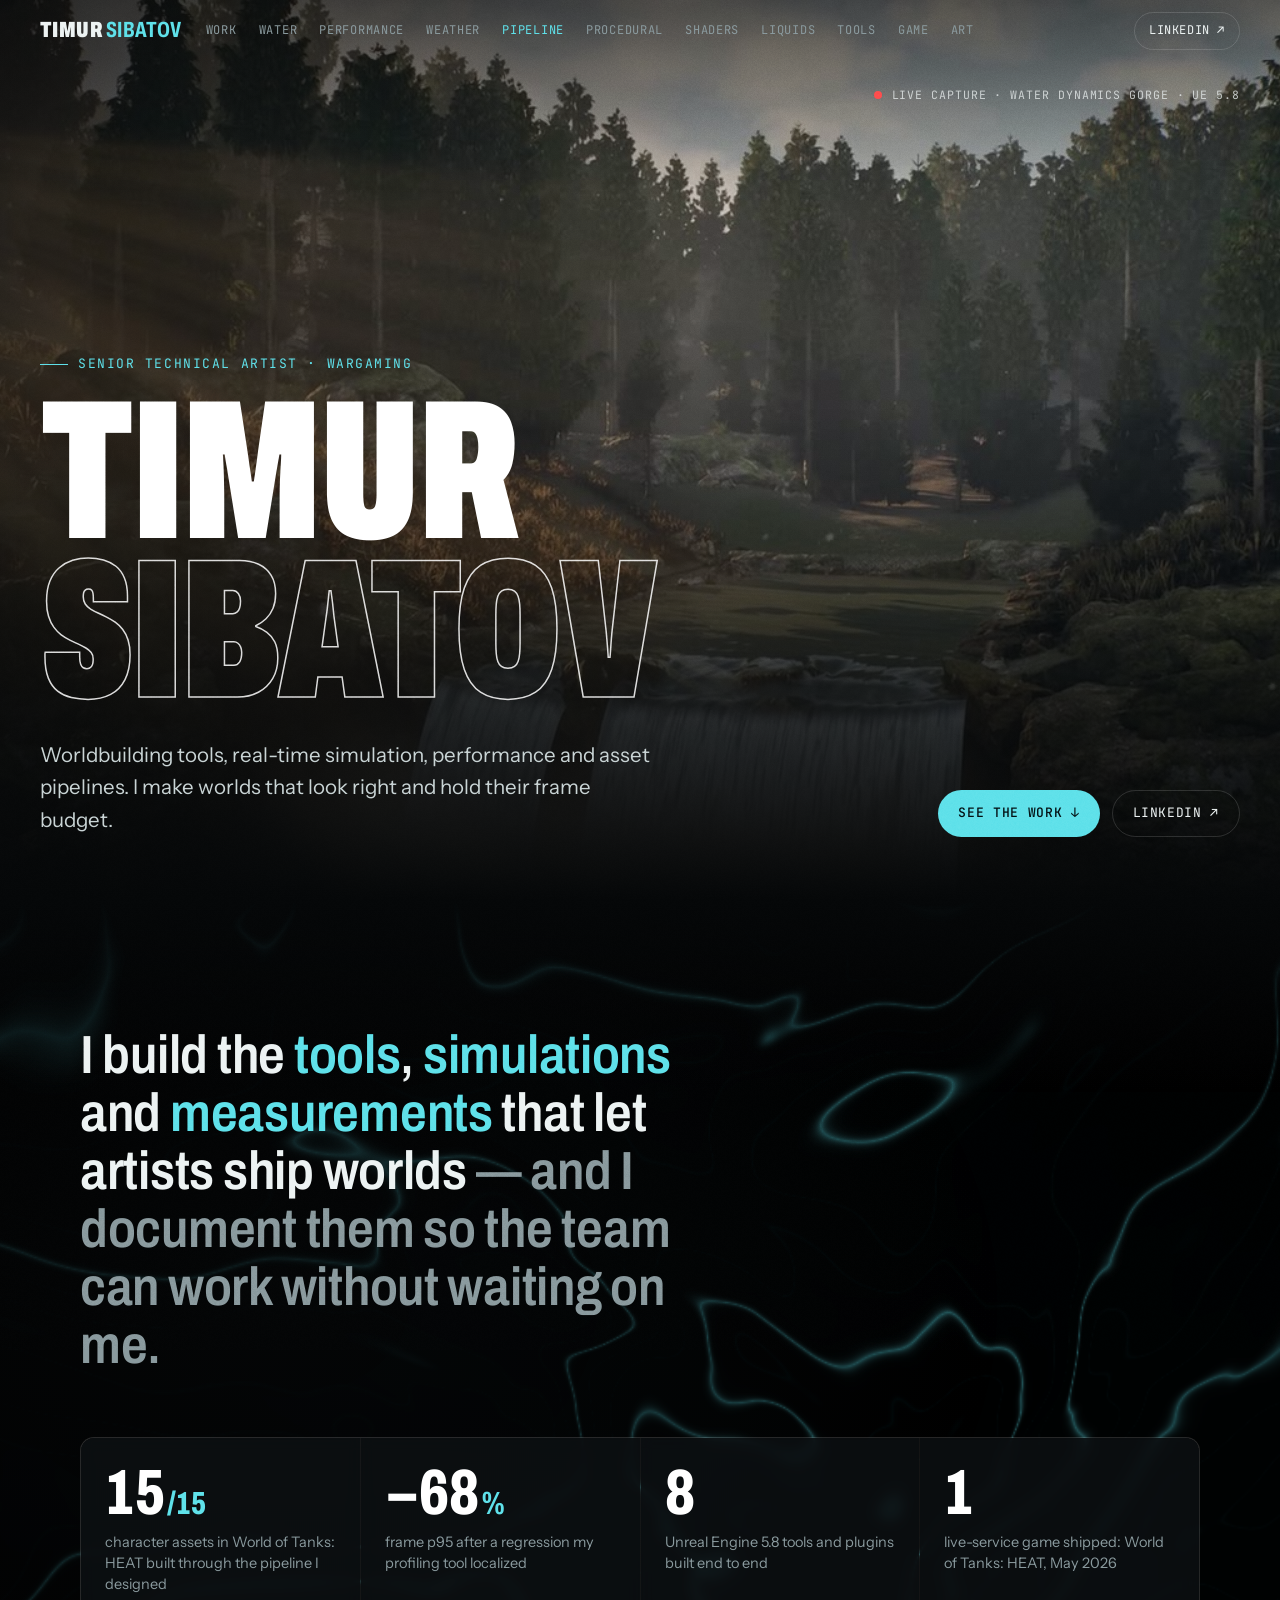
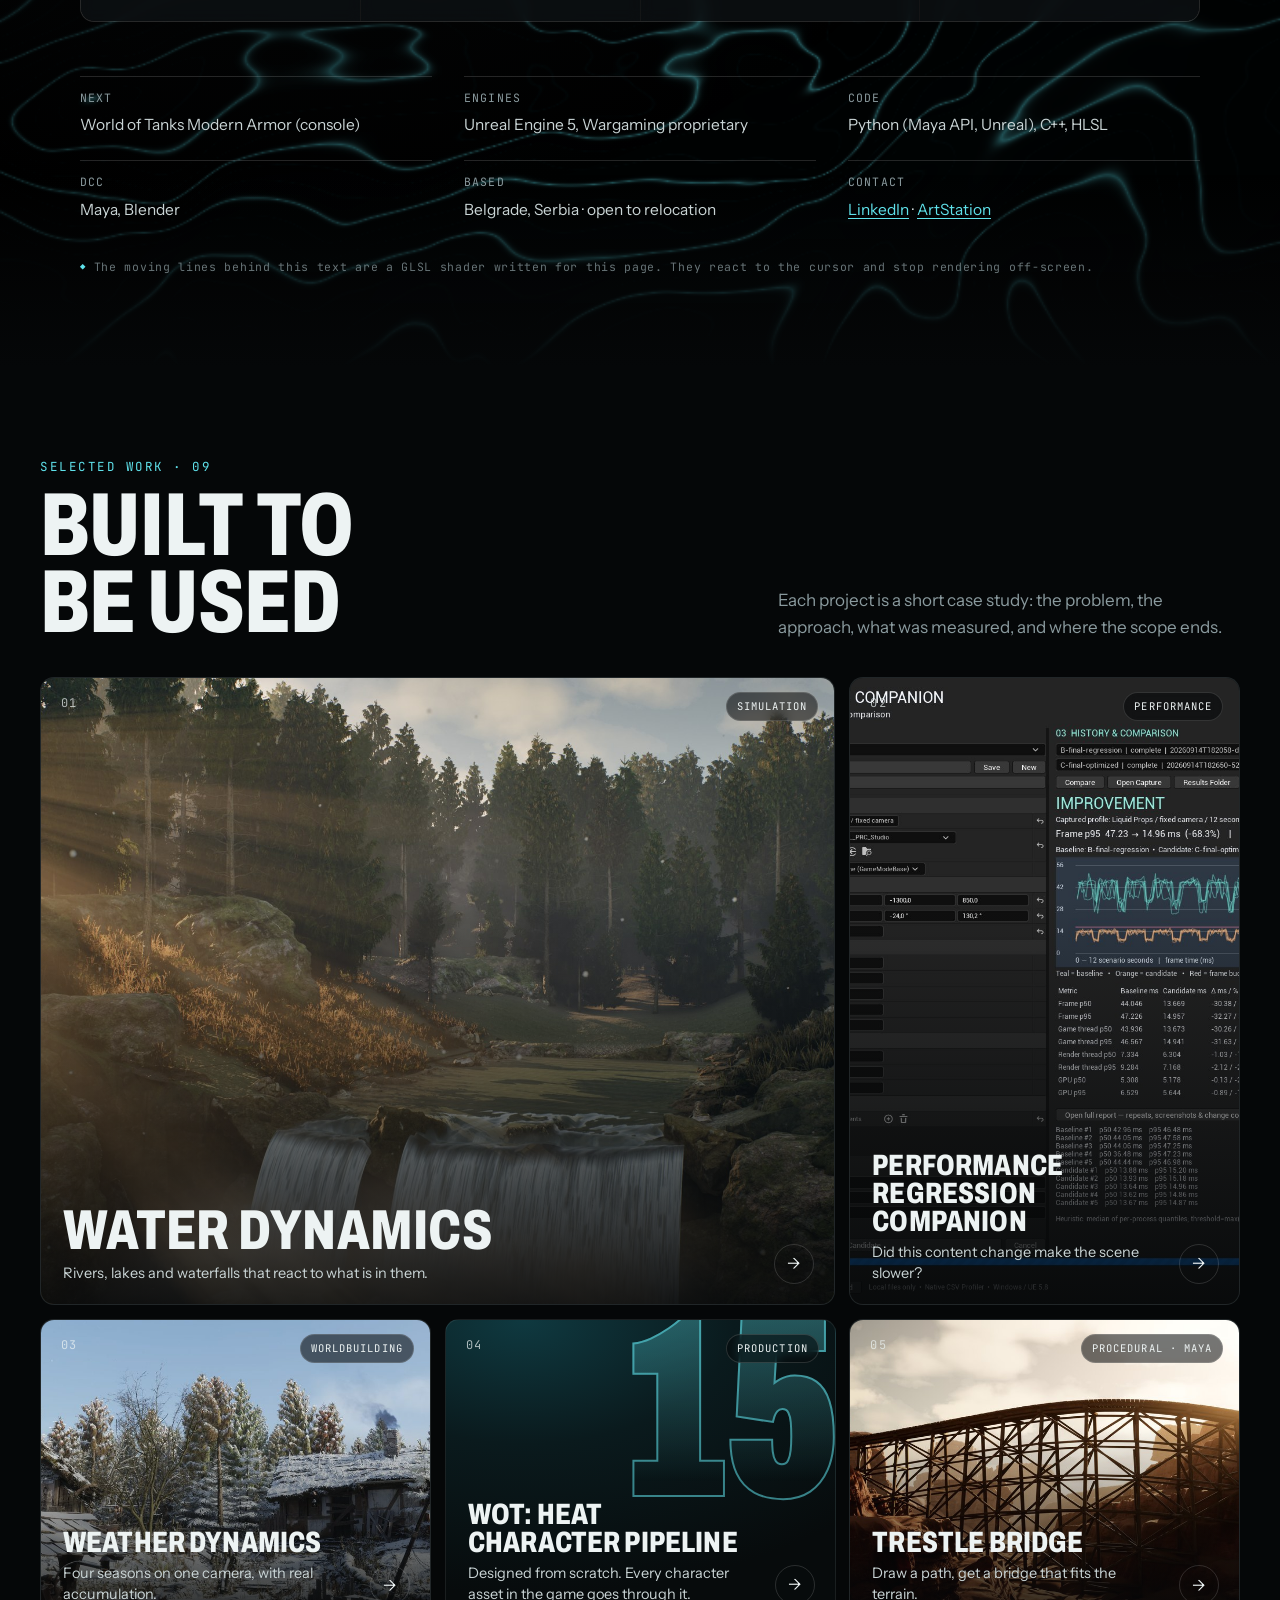
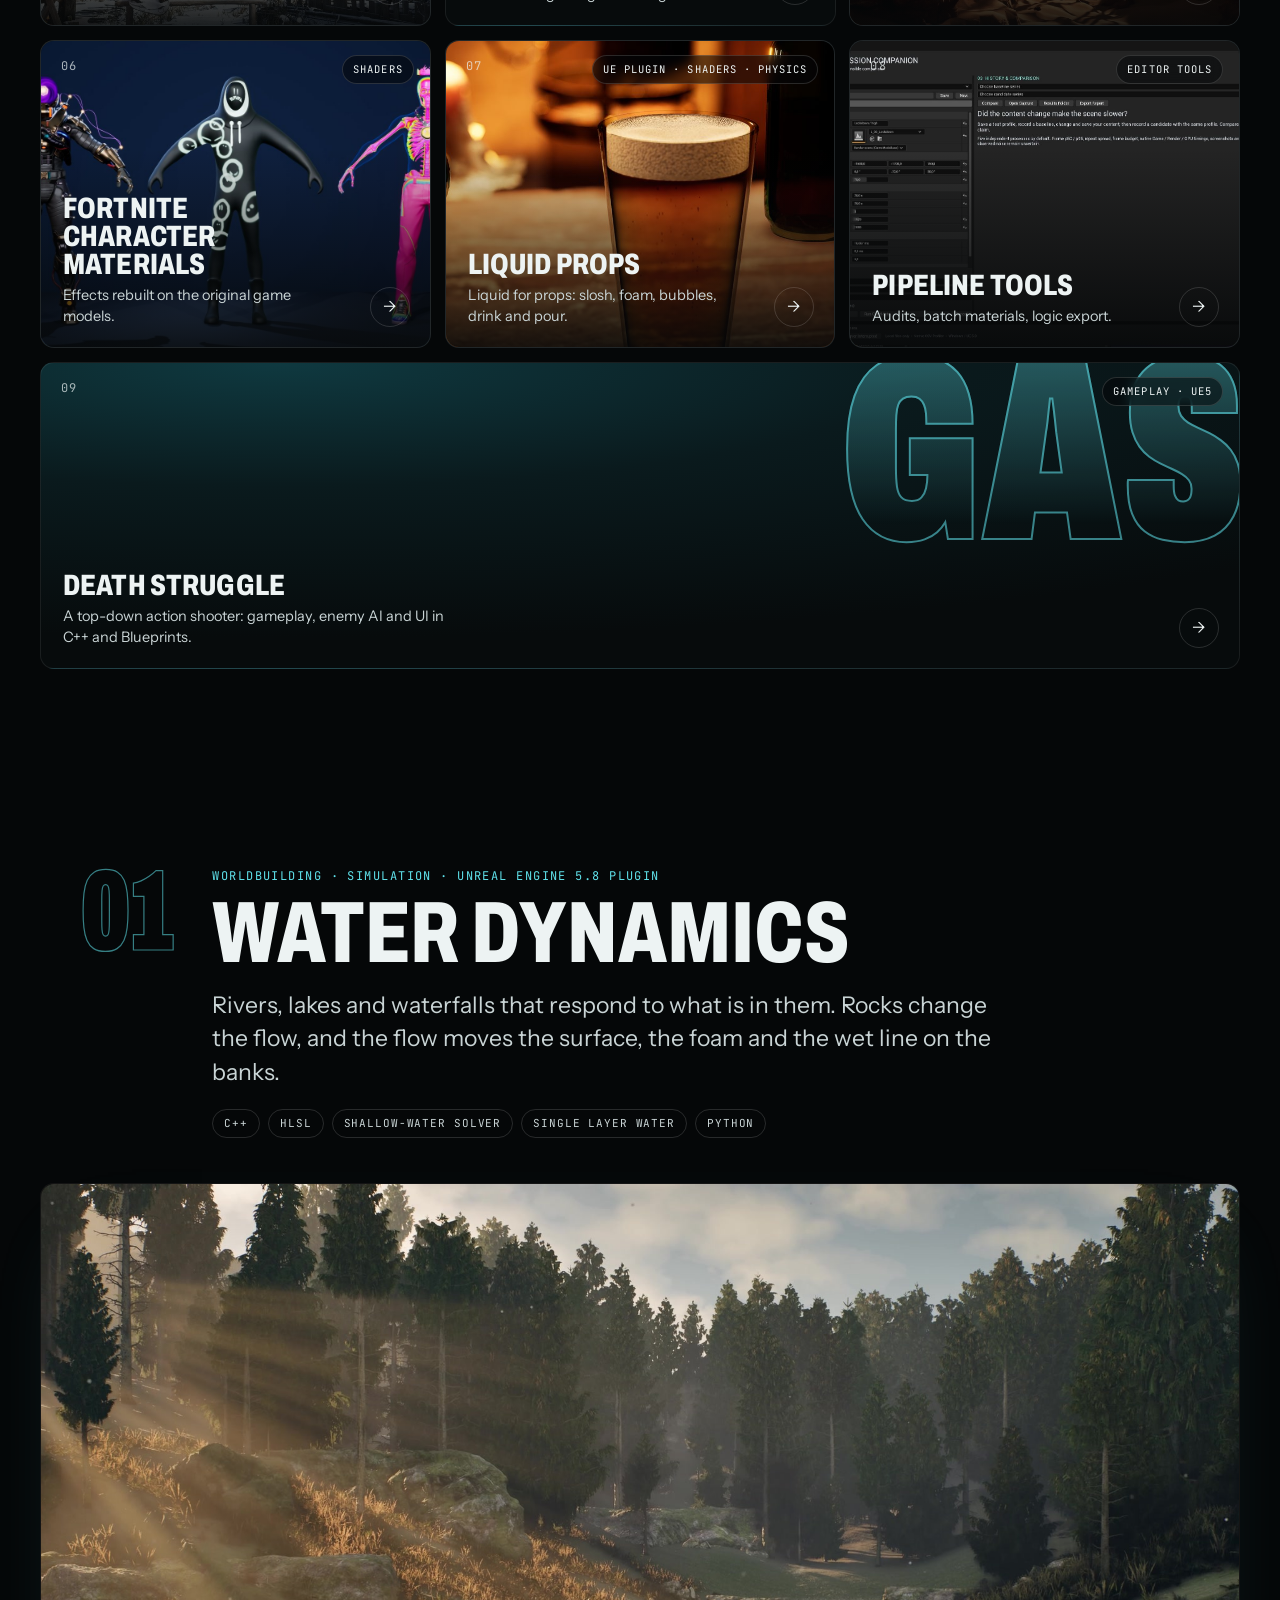
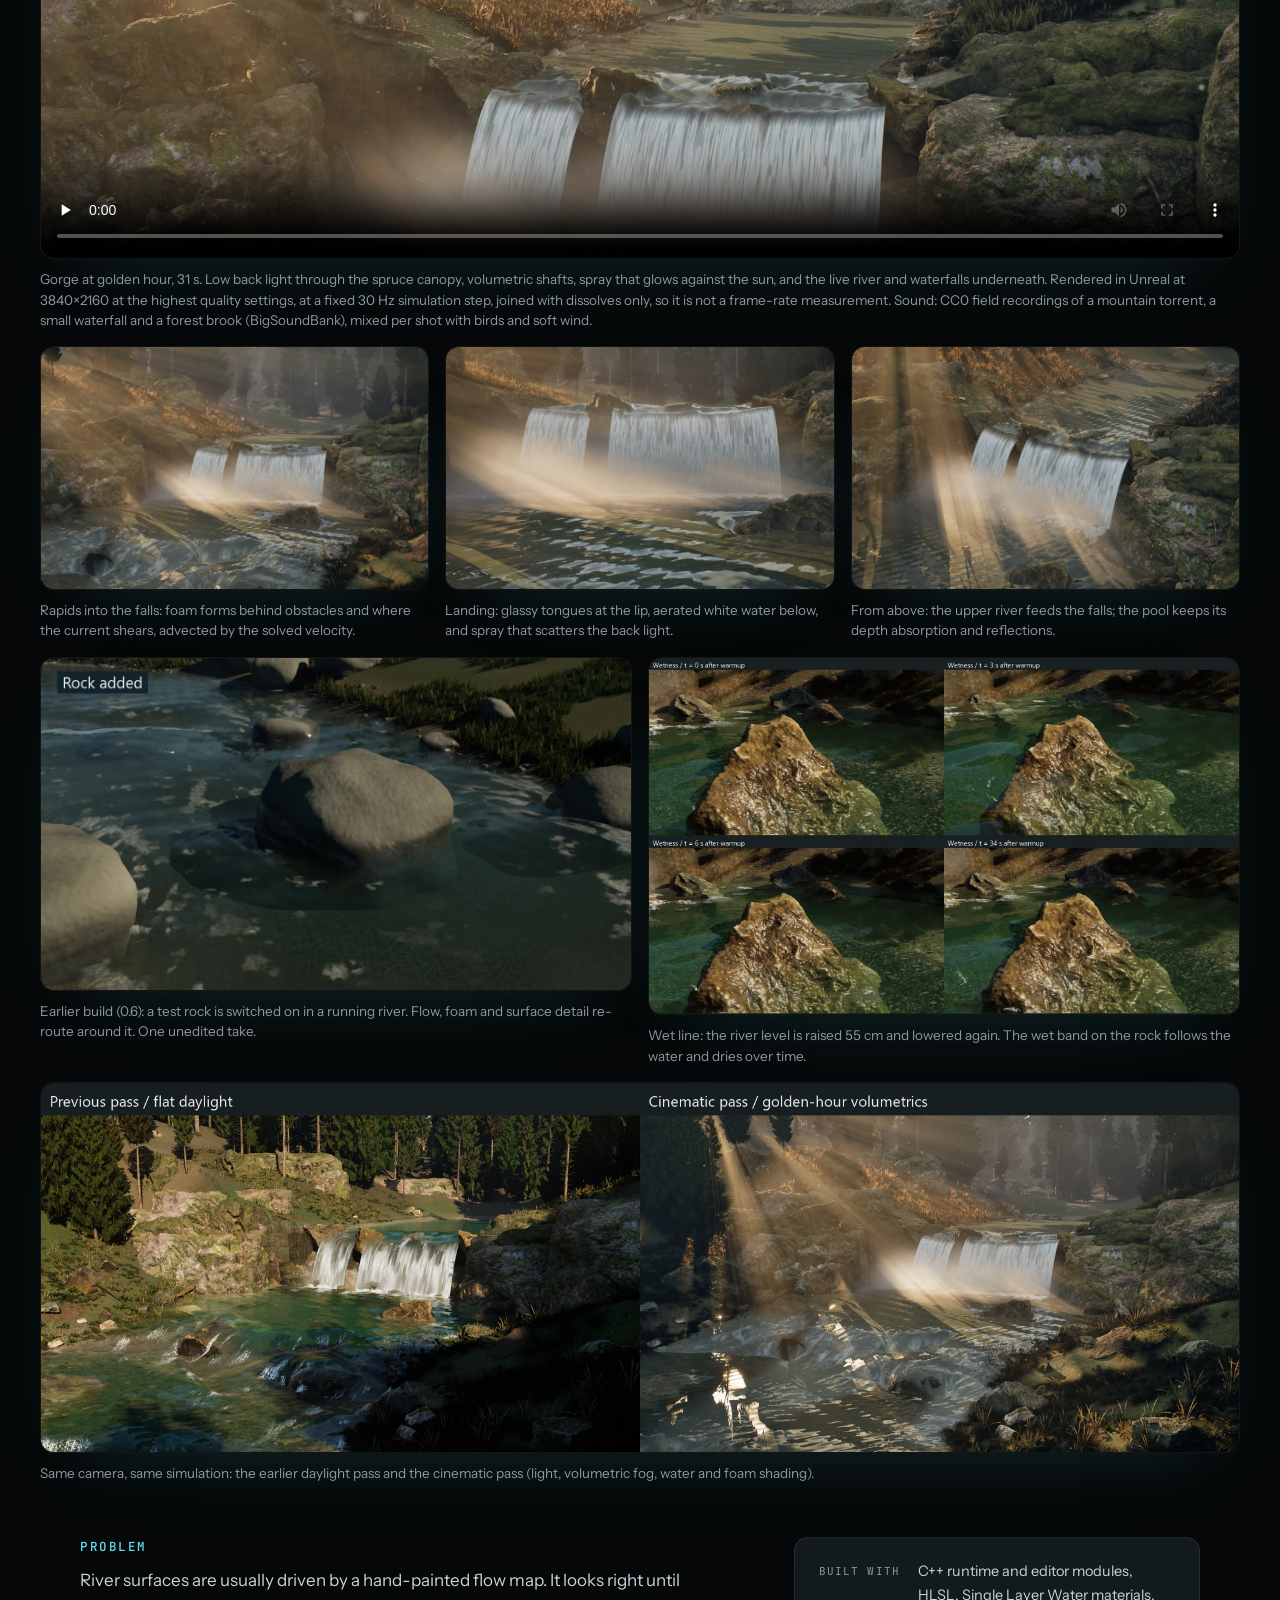
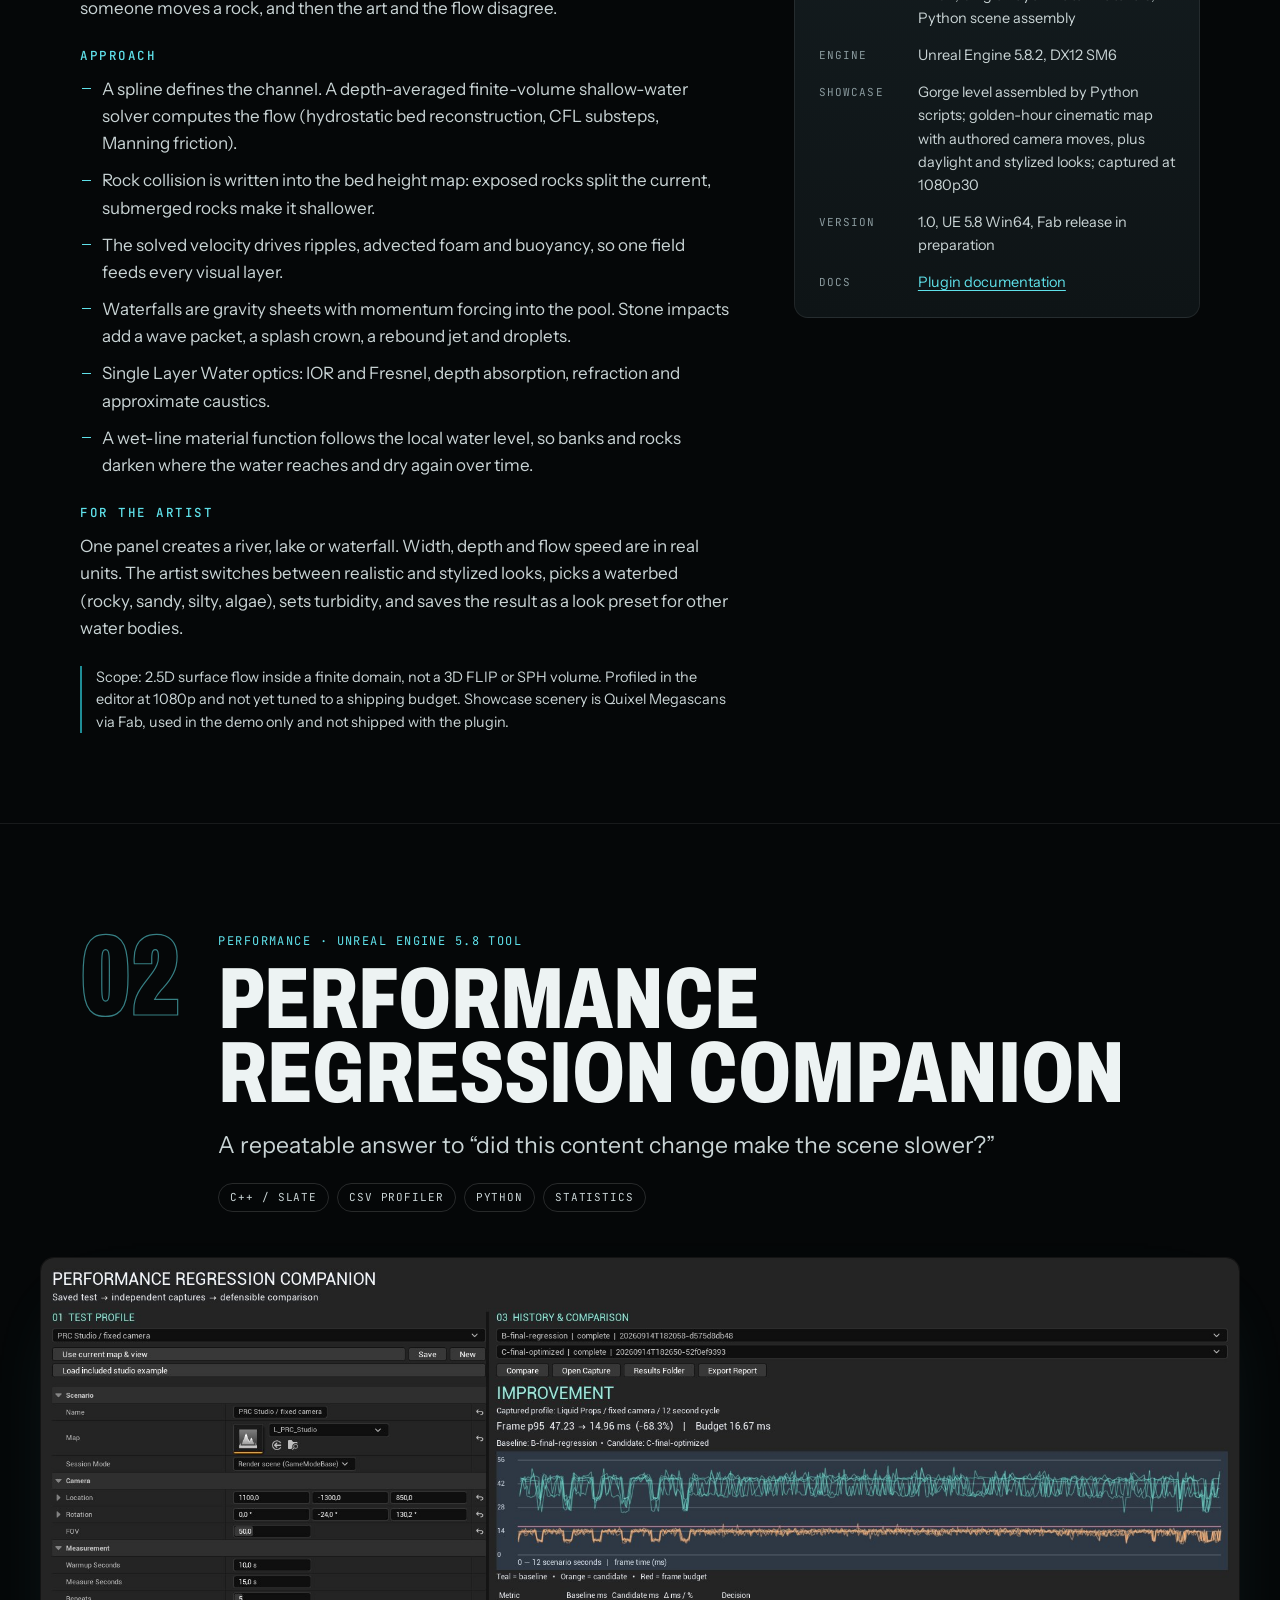
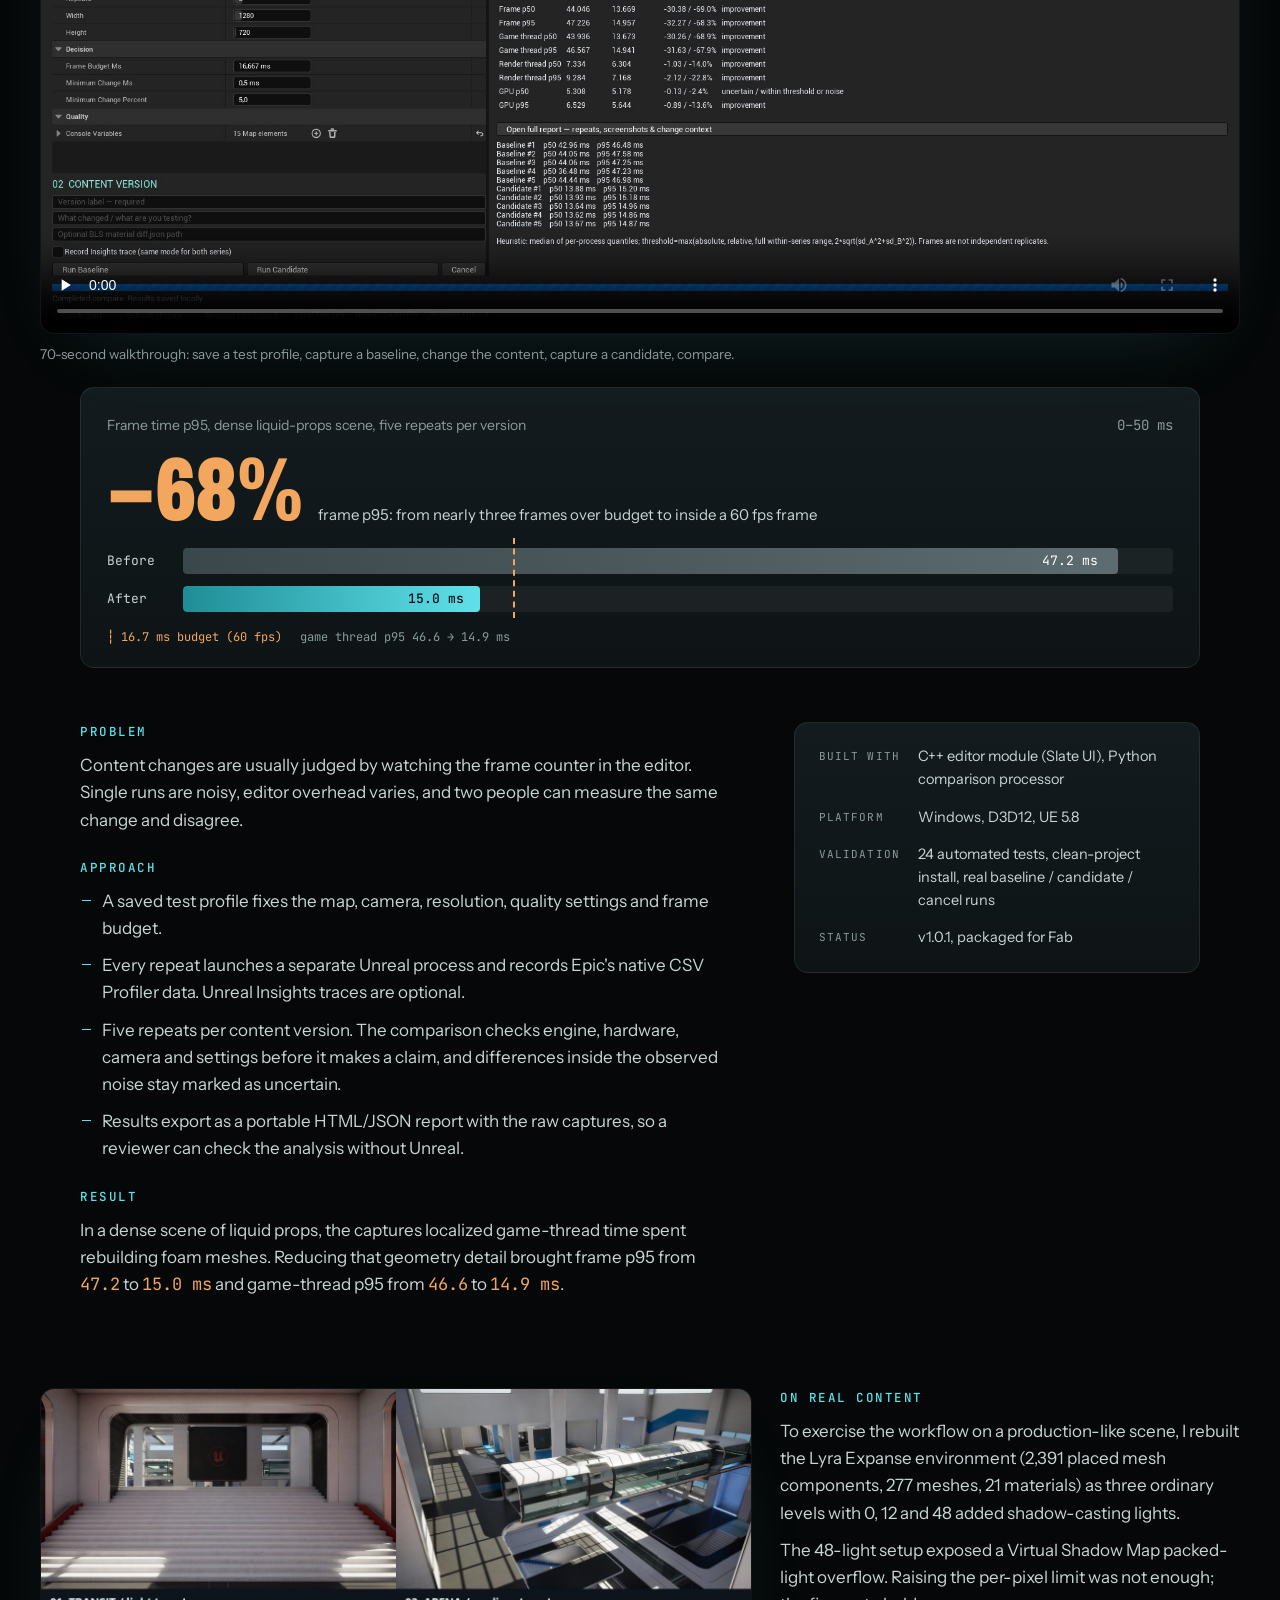
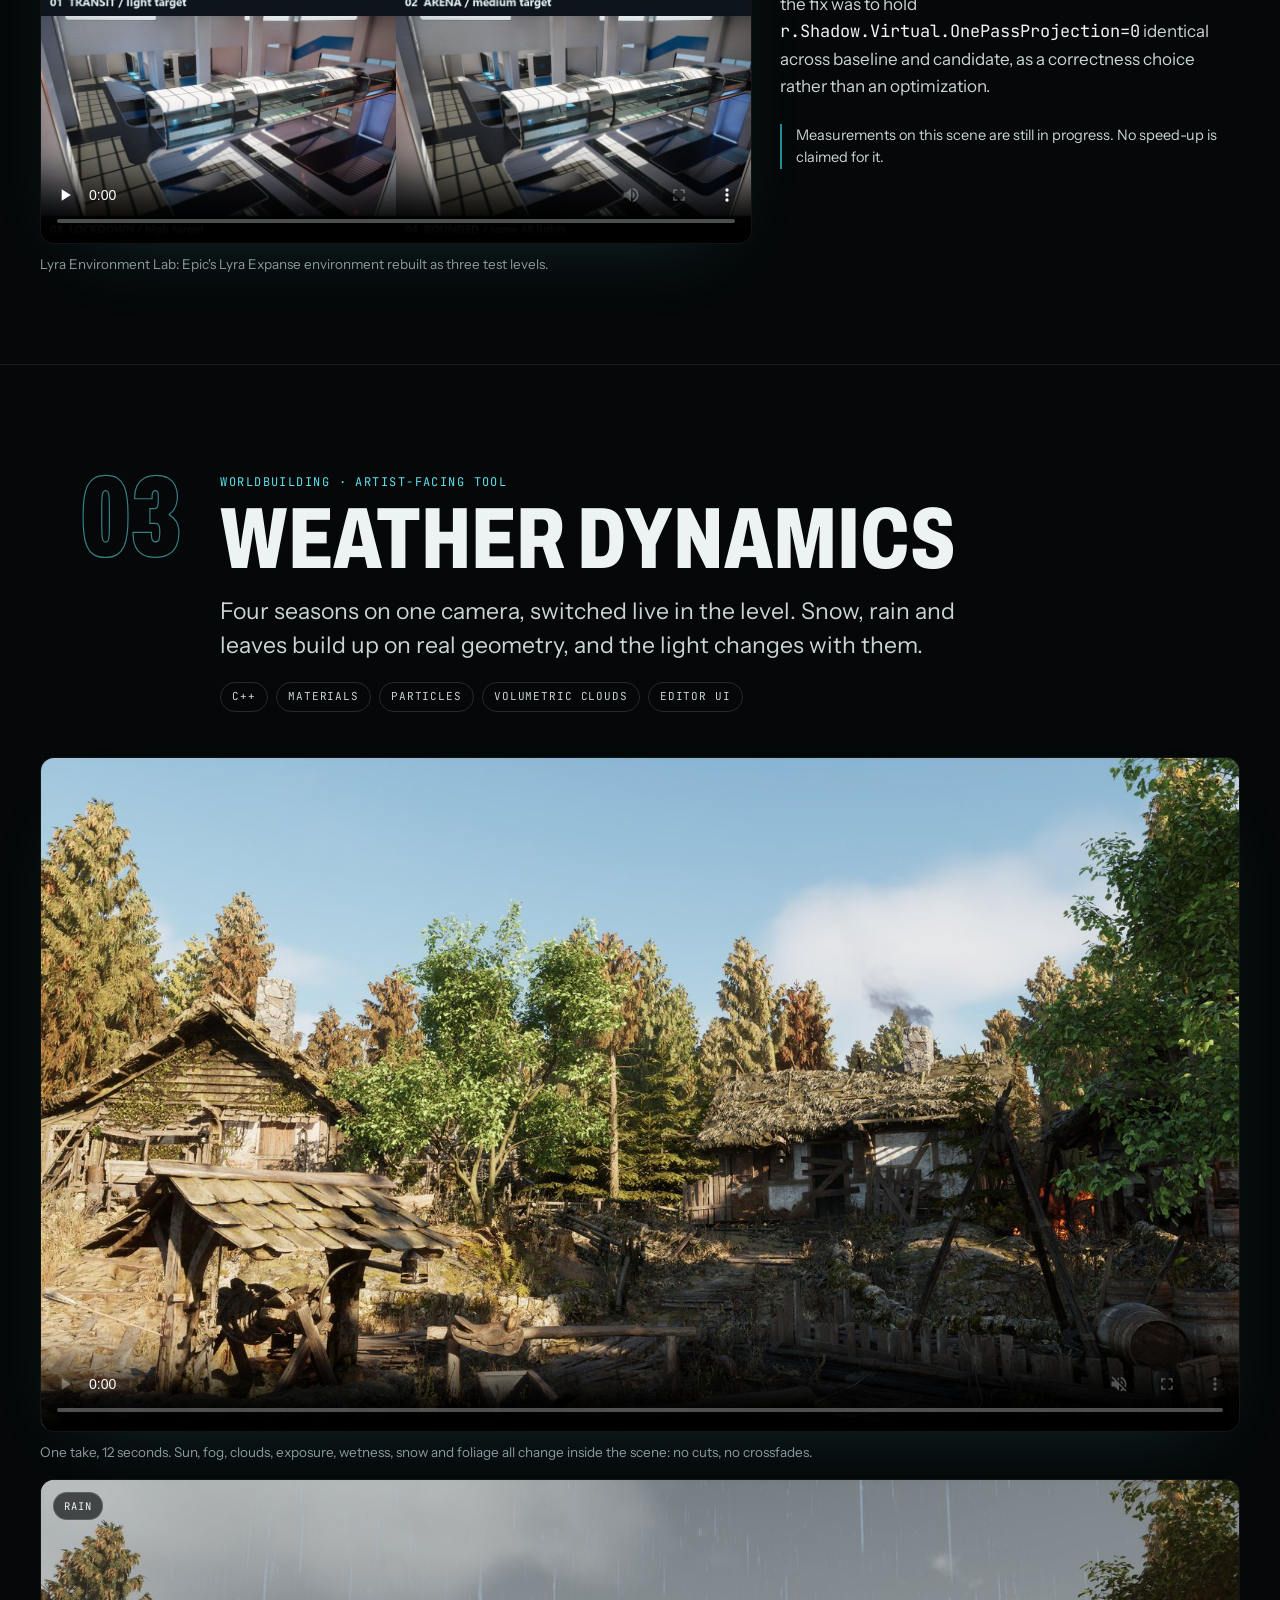
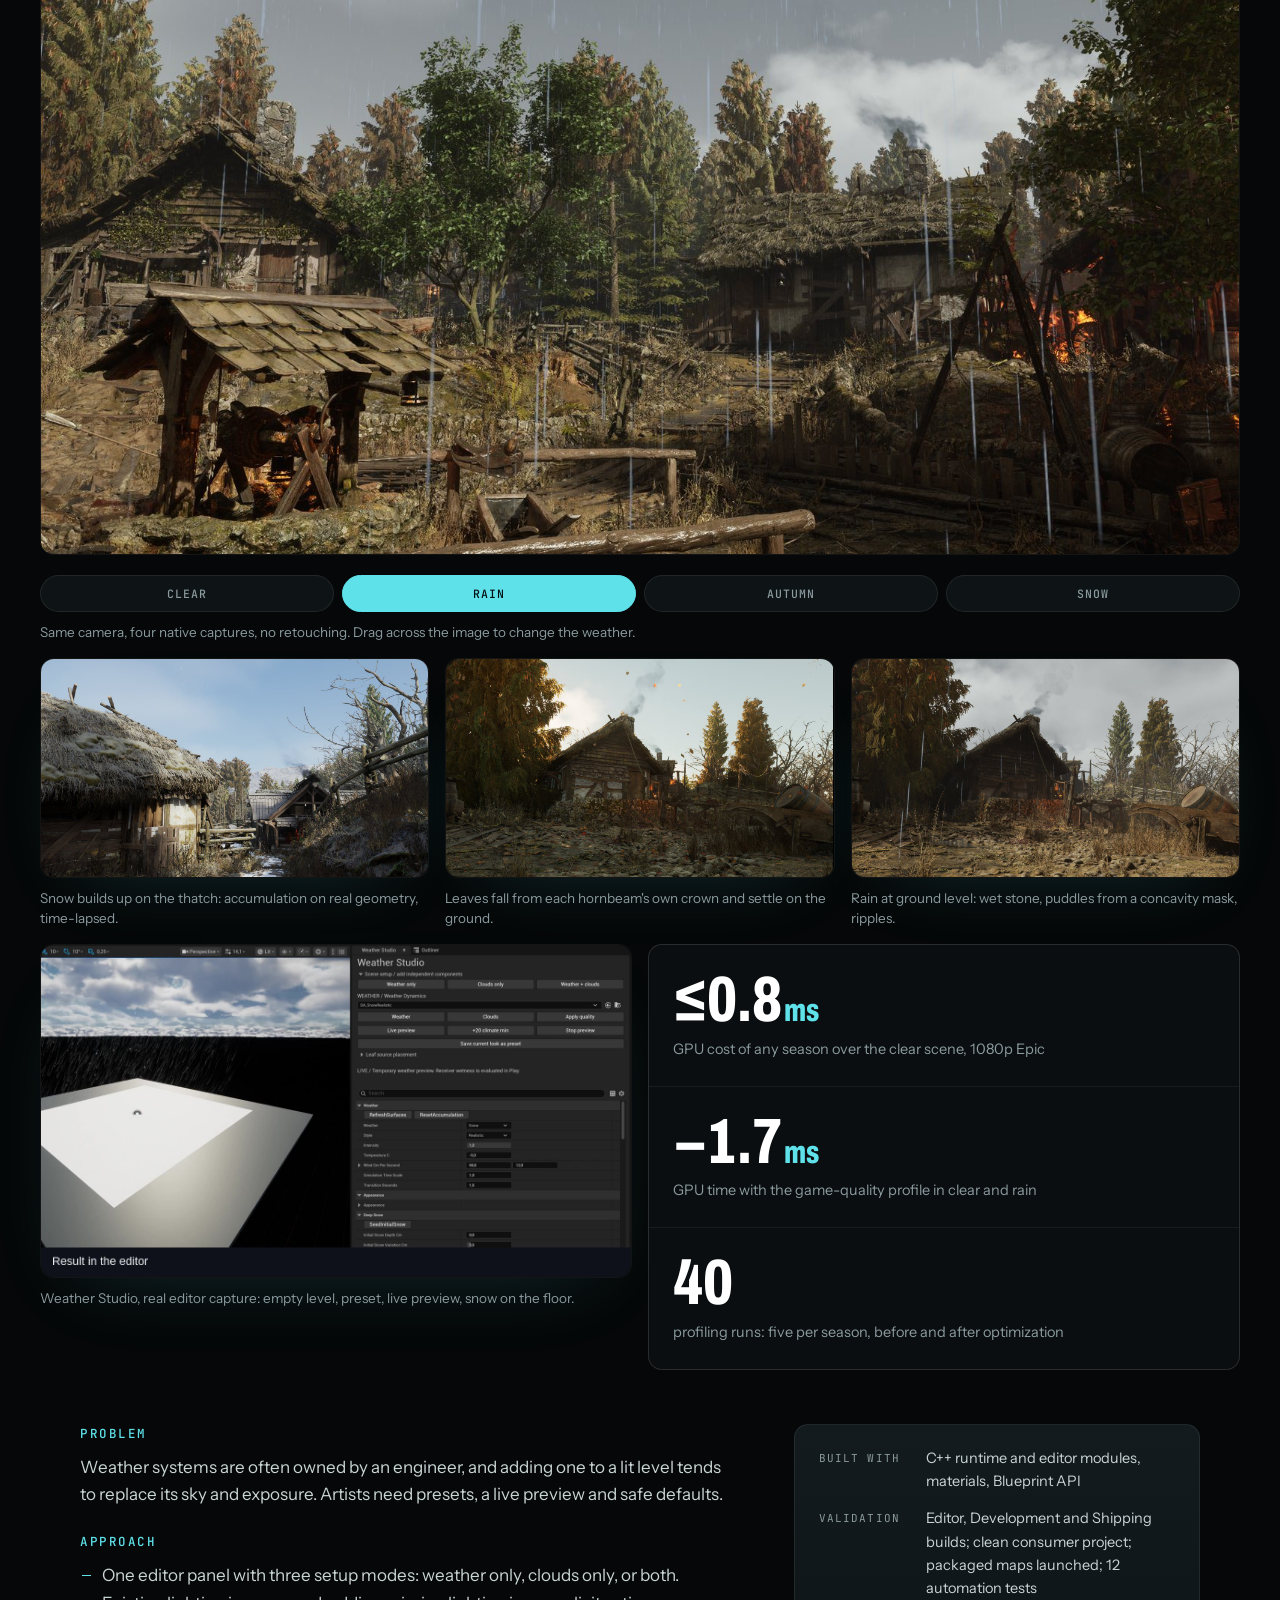
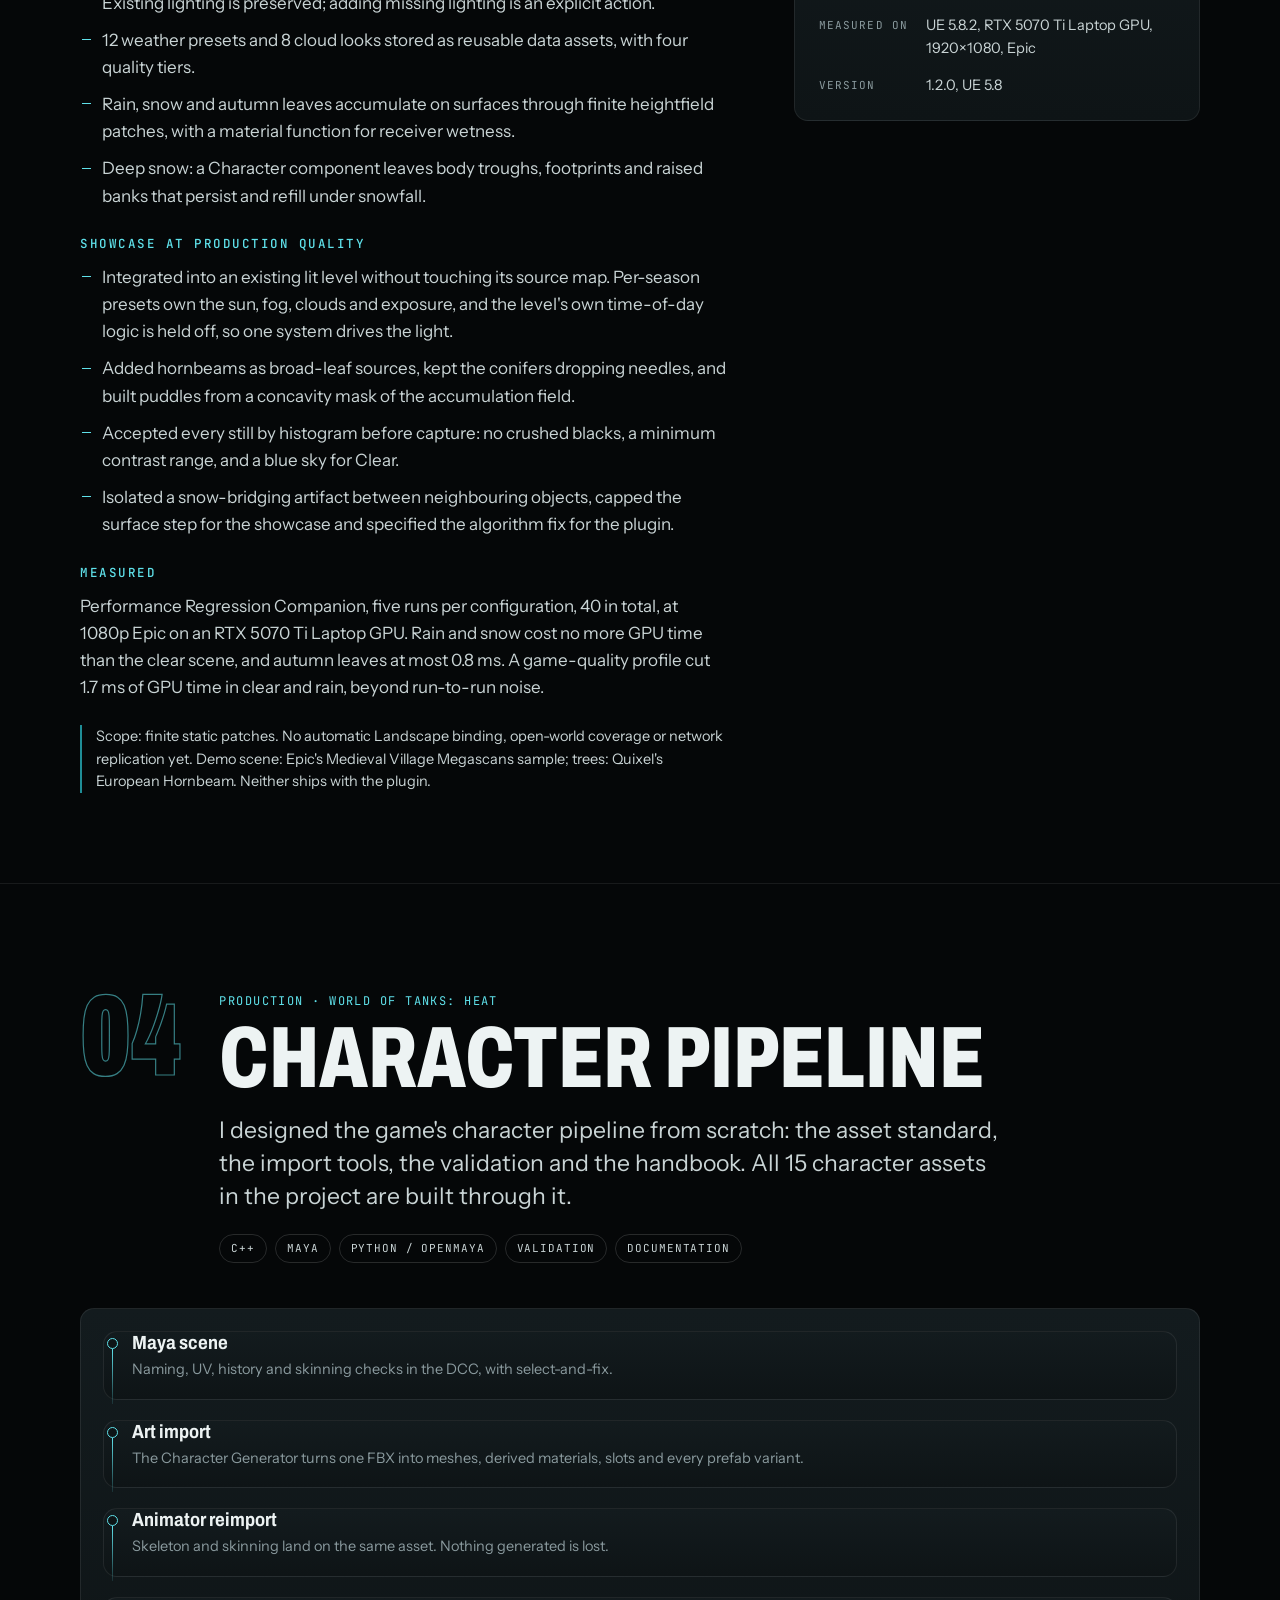
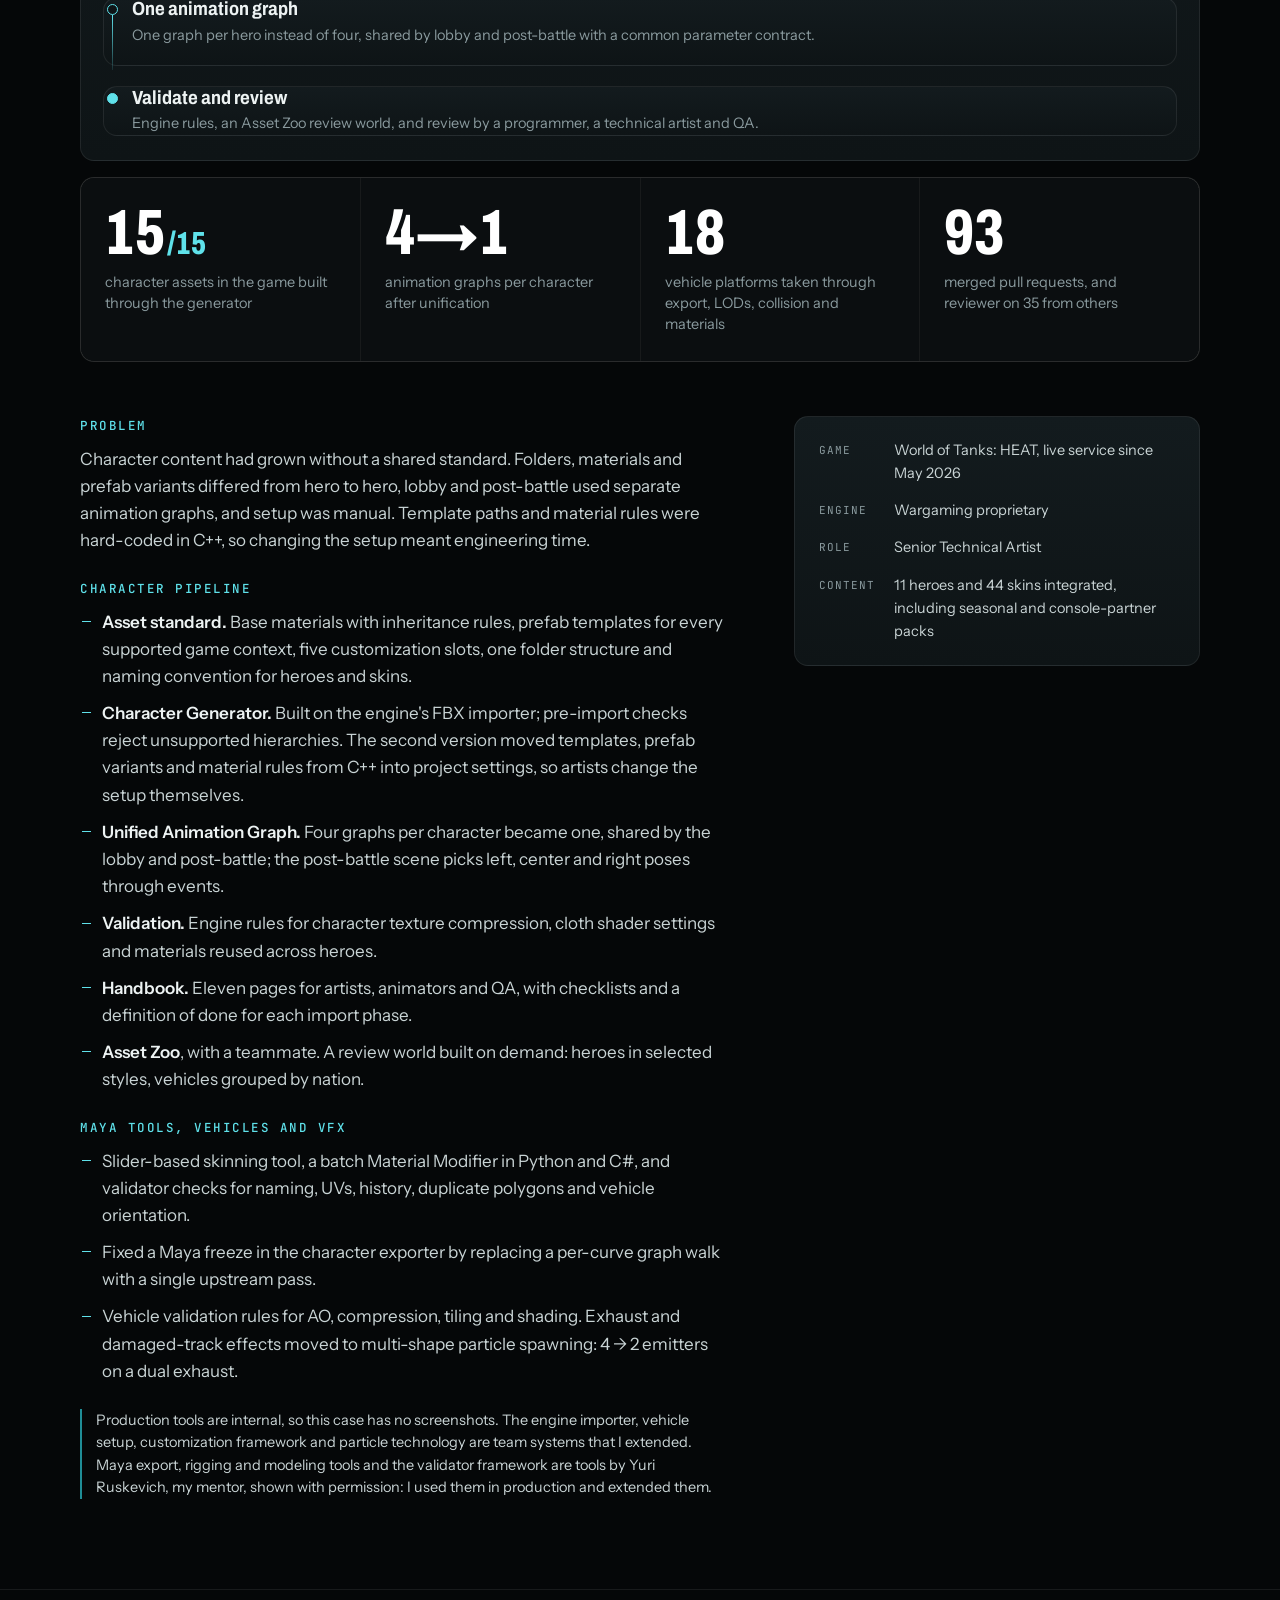
==== commit f7a083fd: "Death Struggle: text-only case, remove screenshots" ====
--- a/index.html
+++ b/index.html
@@ -305,6 +305,8 @@
 .flow li span{font-size:14.5px;color:var(--muted);line-height:1.5}
 .card.c6{grid-column:1/-1}
 .card.c6 img,.card.c6 video{object-position:50% 50%}
+.stats.ds-stats{grid-template-columns:repeat(3,minmax(0,1fr));margin:0 0 clamp(40px,6vh,64px)}
+@media (max-width:820px){.stats.ds-stats{grid-template-columns:minmax(0,1fr)}}
 @media (max-width:820px){.flows{grid-template-columns:minmax(0,1fr)}}
 
 @media (max-width:1000px){
@@ -423,7 +425,7 @@
       <a class="card" href="#shaders" data-reveal><img src="assets/img/card-chars.jpg" alt="" loading="lazy"><video data-preview src="assets/video/p-chars.mp4" muted loop playsinline preload="none"></video><span class="num">06</span><span class="tag">Shaders</span><span class="meta"><strong>Fortnite character materials</strong><span>Effects rebuilt on the original game models.</span></span><span class="go" aria-hidden="true">→</span></a>
       <a class="card" href="#liquids" data-reveal><img src="assets/img/card-liquid.jpg" alt="" loading="lazy"><video data-preview src="assets/video/p-liquid.mp4" muted loop playsinline preload="none"></video><span class="num">07</span><span class="tag">UE plugin · shaders · physics</span><span class="meta"><strong>Liquid Props</strong><span>Liquid for props: slosh, foam, bubbles, drink and pour.</span></span><span class="go" aria-hidden="true">→</span></a>
       <a class="card" href="#tools" data-reveal><img src="assets/img/prc-profile.jpg" alt="" loading="lazy"><span class="num">08</span><span class="tag">Editor tools</span><span class="meta"><strong>Pipeline tools</strong><span>Audits, batch materials, logic export.</span></span><span class="go" aria-hidden="true">→</span></a>
-      <a class="card c6" href="#game" data-reveal><img src="assets/img/card-ds.jpg" alt="" loading="lazy"><video data-preview src="assets/video/p-ds.mp4" muted loop playsinline preload="none"></video><span class="num">09</span><span class="tag">Gameplay · UE5</span><span class="meta"><strong>Death Struggle</strong><span>A top-down action shooter: gameplay, enemy AI and UI in C++ and Blueprints.</span></span><span class="go" aria-hidden="true">→</span></a>
+      <a class="card c6 type" href="#game" data-reveal><span class="big" aria-hidden="true">GAS</span><span class="num">09</span><span class="tag">Gameplay · UE5</span><span class="meta"><strong>Death Struggle</strong><span>A top-down action shooter: gameplay, enemy AI and UI in C++ and Blueprints.</span></span><span class="go" aria-hidden="true">→</span></a>
     </div>
   </div>
 </section>
@@ -888,23 +890,11 @@
       <ul class="tags"><li>C++</li><li>Blueprints</li><li>Gameplay Ability System</li><li>Behavior Trees · EQS</li><li>UMG</li></ul>
     </div>
   </div>
-  <div class="wide media">
-    <figure data-reveal>
-      <div class="frame"><img src="assets/img/ds-reel-poster.jpg" data-full alt="The red-cloaked hunter fighting a skeleton in the cemetery arena" loading="lazy"></div>
-      <figcaption>Combat in the 2026 presentation arena, captured in Unreal Engine.</figcaption>
-    </figure>
-    <div class="row2" data-reveal>
-      <figure><div class="frame"><img src="assets/img/ds-combat-poster.jpg" data-full alt="The hunter facing a Bloat in the cemetery arena, with the combat HUD visible" loading="lazy"></div><figcaption>The Bloat encounter and combat HUD, built on the original abilities and enemy AI.</figcaption></figure>
-      <div class="stats stats3">
-        <div class="stat"><b data-count="6">6</b><span>enemy archetypes with their own AI: skeleton, armoured skeleton, kamikaze, Bloat, spider, sniper</span></div>
-        <div class="stat"><b data-count="9">9</b><span>perks in the upgrade store, levelled through Curve Tables and kept in local saves</span></div>
-        <div class="stat"><b data-count="8">8</b><span>gameplay actions the player can remap, built on Enhanced Input</span></div>
-      </div>
-    </div>
-    <div class="row3" data-reveal>
-      <figure><div class="frame"><img src="assets/img/ds-roster.jpg" data-full alt="A crossbow skeleton, a spider and a kamikaze ghoul" loading="lazy"></div><figcaption>Enemy roster, 2026: licensed characters retargeted onto the original AI, combat states and animation notifies.</figcaption></figure>
-      <figure><div class="frame"><img src="assets/img/ds-store.jpg" data-full alt="Upgrade store with nine perks" loading="lazy"></div><figcaption>Upgrade store: nine perks bought with coins; purchases persist between sessions. Restyled in 2026.</figcaption></figure>
-      <figure><div class="frame"><img src="assets/img/ds-options.jpg" data-full alt="Settings menu with key remapping and graphics options" loading="lazy"></div><figcaption>Settings: key remapping next to window and graphics options, in the 2026 UI style.</figcaption></figure>
+  <div class="wrap">
+    <div class="stats stats3 ds-stats" data-reveal>
+      <div class="stat"><b data-count="6">6</b><span>enemy archetypes with their own AI: skeleton, armoured skeleton, kamikaze, Bloat, spider, sniper</span></div>
+      <div class="stat"><b data-count="9">9</b><span>perks in the upgrade store, levelled through Curve Tables and kept in local saves</span></div>
+      <div class="stat"><b data-count="8">8</b><span>gameplay actions the player can remap, built on Enhanced Input</span></div>
     </div>
   </div>
   <div class="wrap">
@@ -956,7 +946,7 @@
         <li><strong>UI.</strong> HUD, menus, store and settings rebuilt in one style over the live arena, with damage numbers as real widgets.</li>
         <li><strong>Budget.</strong> The packaged build at 1080p High runs at 74 fps with eight enemies on screen; p95 frame time is 14.9 ms.</li>
       </ul></div>
-      <p class="scope">Development is paused and the game is unreleased. The captures show the 2026 presentation edition: one arena from the preserved prototype, played through scripted input on the real ability chain, with the hero's health floored for the recording.</p>
+      <p class="scope">Development is paused and the game is unreleased. Gameplay capture of the 2026 presentation edition is available on request.</p>
     </div>
     <dl class="spec" data-reveal>
       <dt>Role</dt><dd>Gameplay programming and systems design: everything except art, models and animation</dd>
@@ -1008,7 +998,7 @@
       <span>Timur Sibatov · Senior Technical Artist · Belgrade</span>
       <span>Source code and longer breakdowns on request · <a href="https://www.linkedin.com/in/timmysib/">LinkedIn</a> · <a href="https://www.artstation.com/timmysib">ArtStation</a></span>
     </div>
-    <p class="credits">Third-party content in demo scenes: Quixel Megascans via Fab (Water Dynamics showcase), Epic's Medieval Village Megascans sample (Weather Dynamics showcase; bird and wind ambience in the Water Dynamics reel), BigSoundBank CC0 water and forest recordings (Water Dynamics reel) and Quixel's European Hornbeam (Weather Dynamics showcase), Poly Haven CC0 scans and textures, Epic's Lyra sample environment. Death Struggle: contract work for Dmitry Parkin, 2024–2025; original models and animation by other artists. Its 2026 presentation edition uses licensed Fab content (Skeleton Knight Modular, Undead Pack, Stylized Fantasy Creatures Bundle, ROG Modular Medieval Accessories and Robes, Cemetery Vol. 1, City of Brass: Enemies, Modular Gothic/Fantasy Environment, Quixel Megascans) and animation and audio from Epic's Lyra sample. Fortnite characters and game assets belong to Epic Games. These assets are used for presentation only and are not part of the tools. Fortnite is a trademark of Epic Games, Inc. World of Tanks is a trademark of Wargaming.</p>
+    <p class="credits">Third-party content in demo scenes: Quixel Megascans via Fab (Water Dynamics showcase), Epic's Medieval Village Megascans sample (Weather Dynamics showcase; bird and wind ambience in the Water Dynamics reel), BigSoundBank CC0 water and forest recordings (Water Dynamics reel) and Quixel's European Hornbeam (Weather Dynamics showcase), Poly Haven CC0 scans and textures, Epic's Lyra sample environment. Death Struggle: contract work for Dmitry Parkin, 2024–2025; original models and animation by other artists; its 2026 presentation edition uses licensed Fab content and animation and audio from Epic's Lyra sample. Fortnite characters and game assets belong to Epic Games. These assets are used for presentation only and are not part of the tools. Fortnite is a trademark of Epic Games, Inc. World of Tanks is a trademark of Wargaming.</p>
   </div>
 </footer>
 
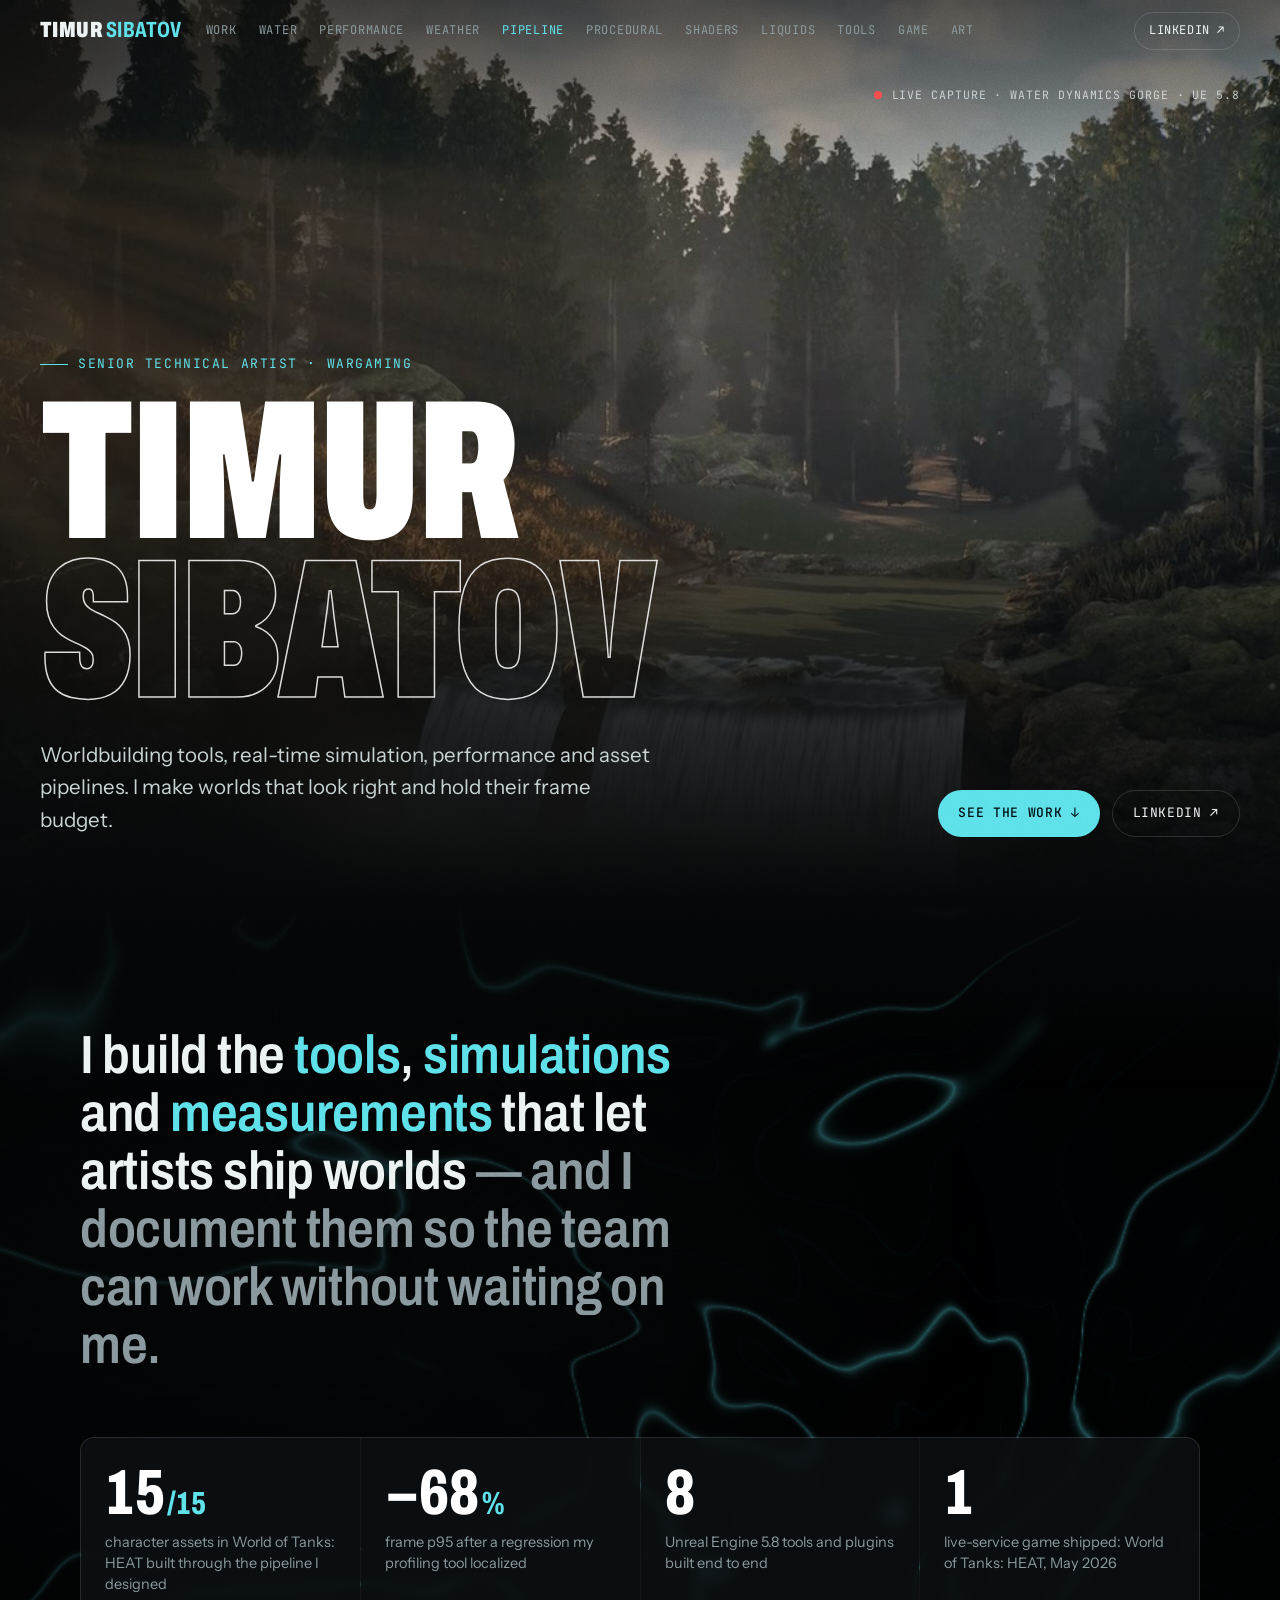
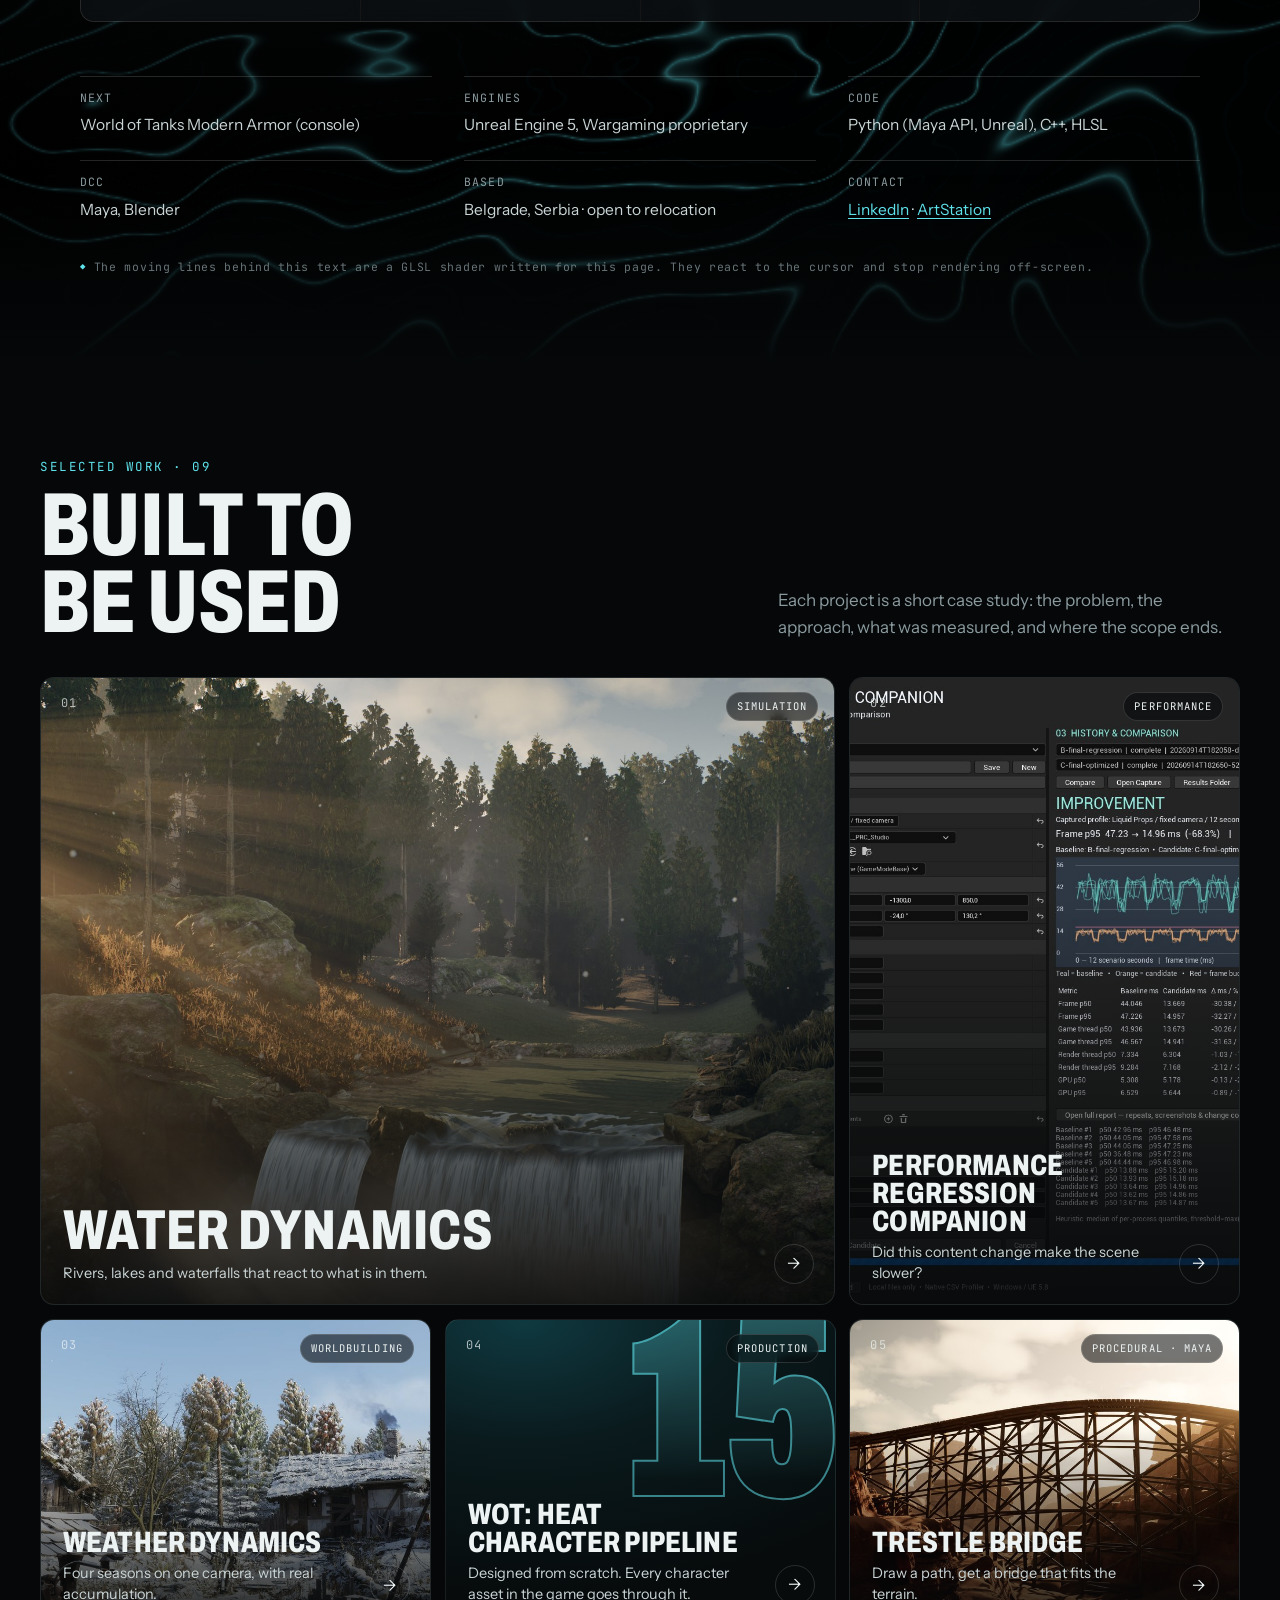
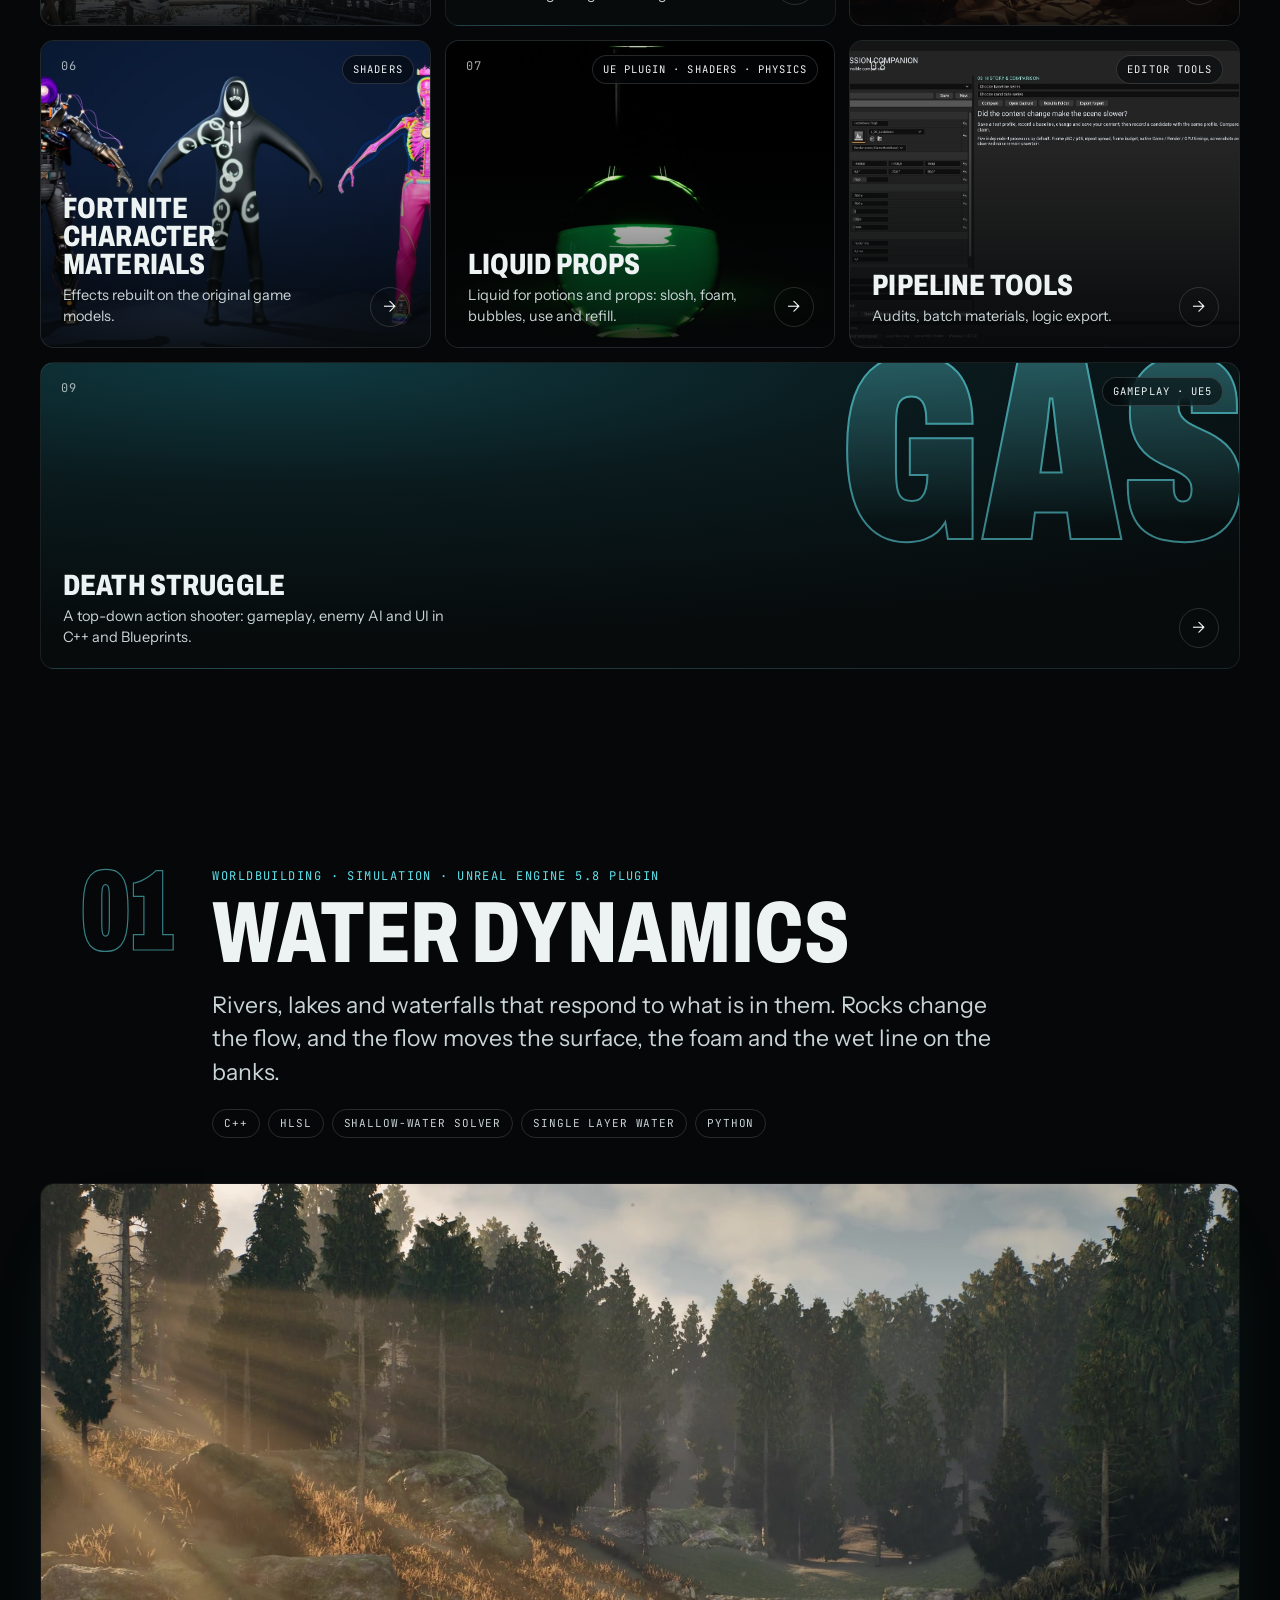
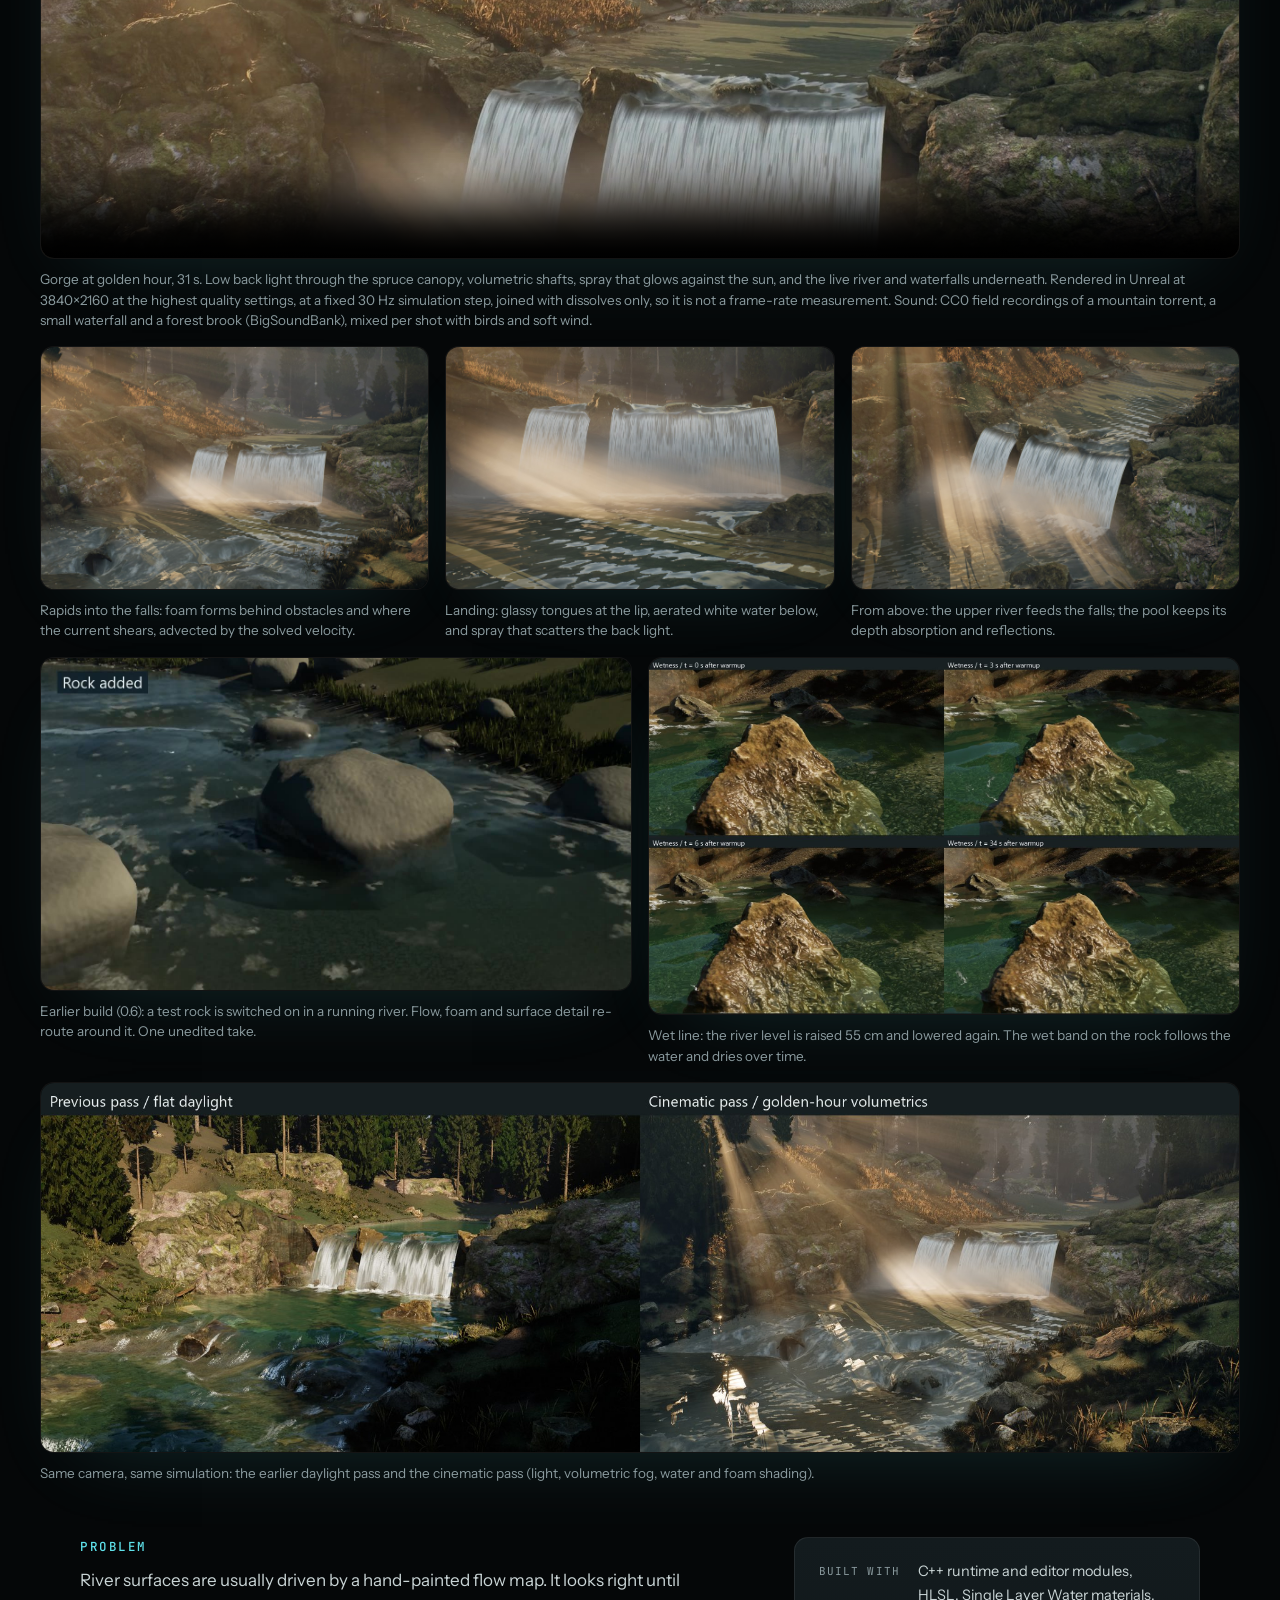
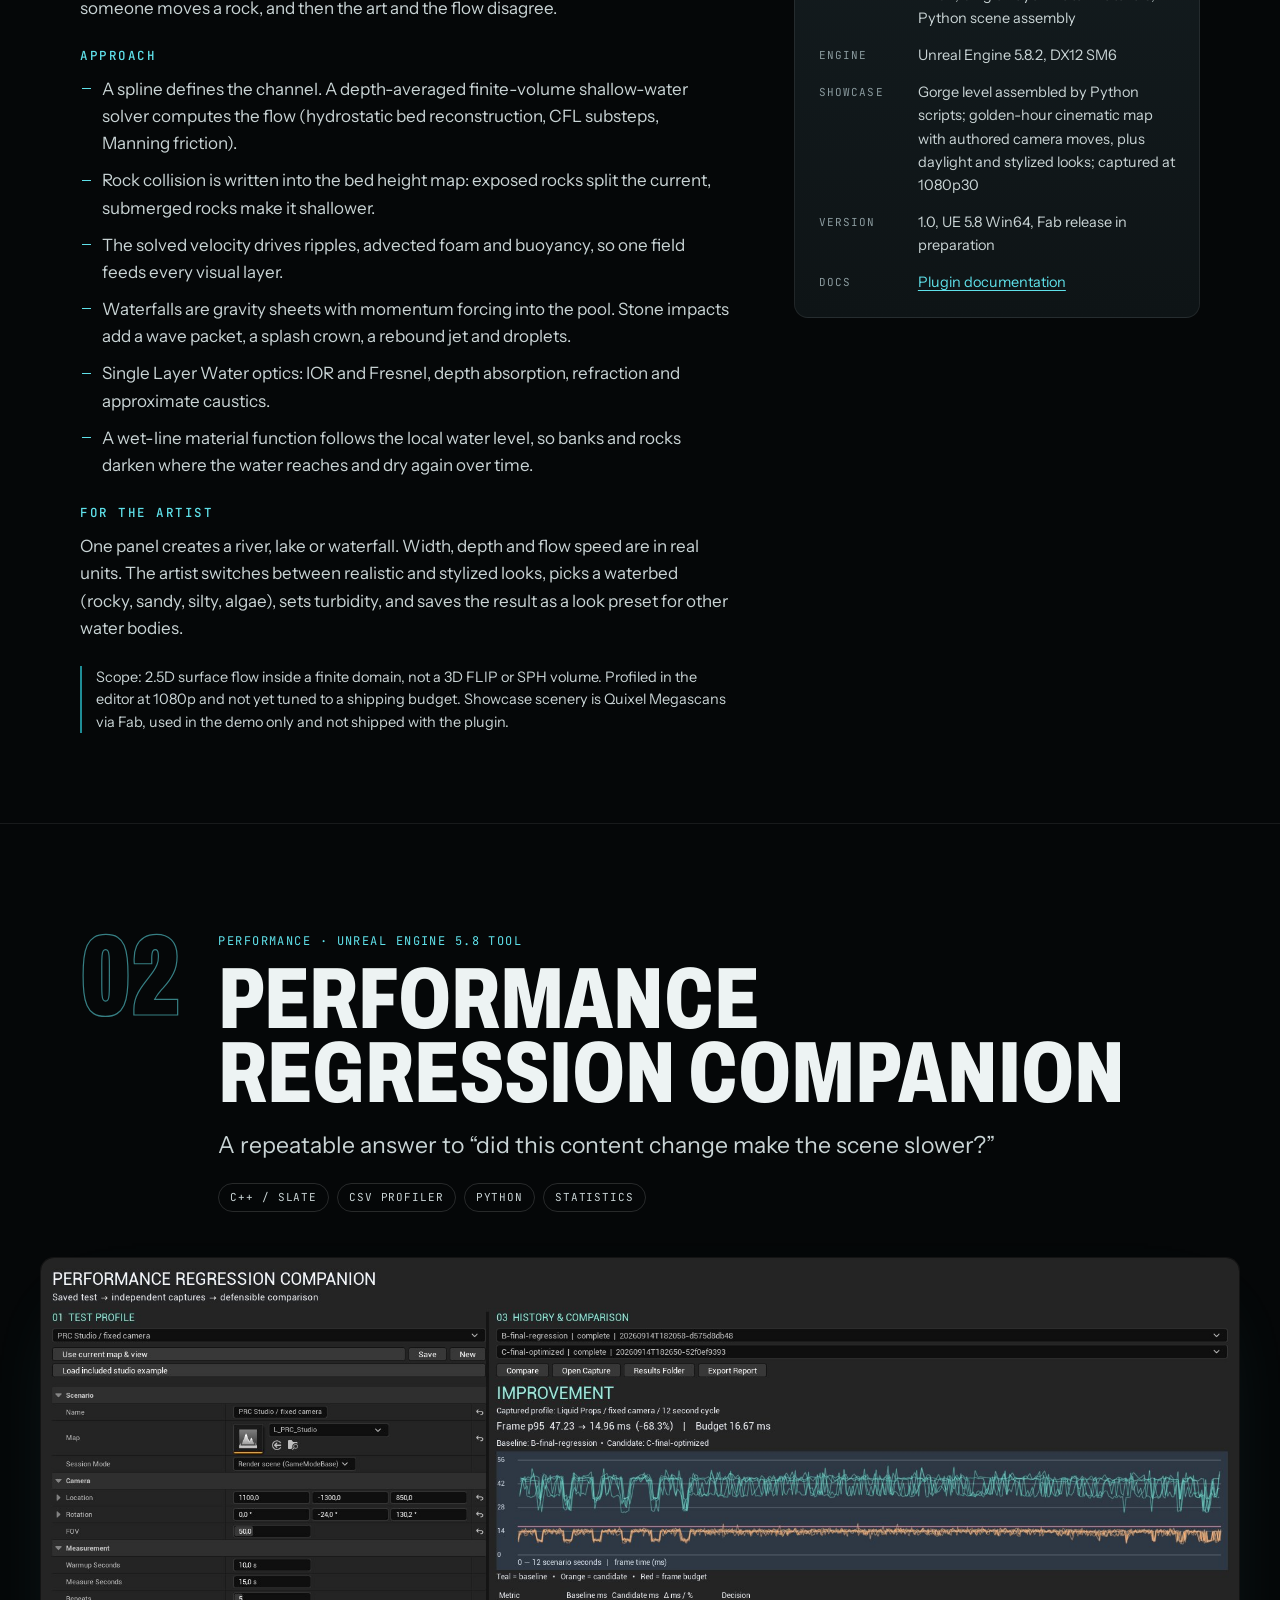
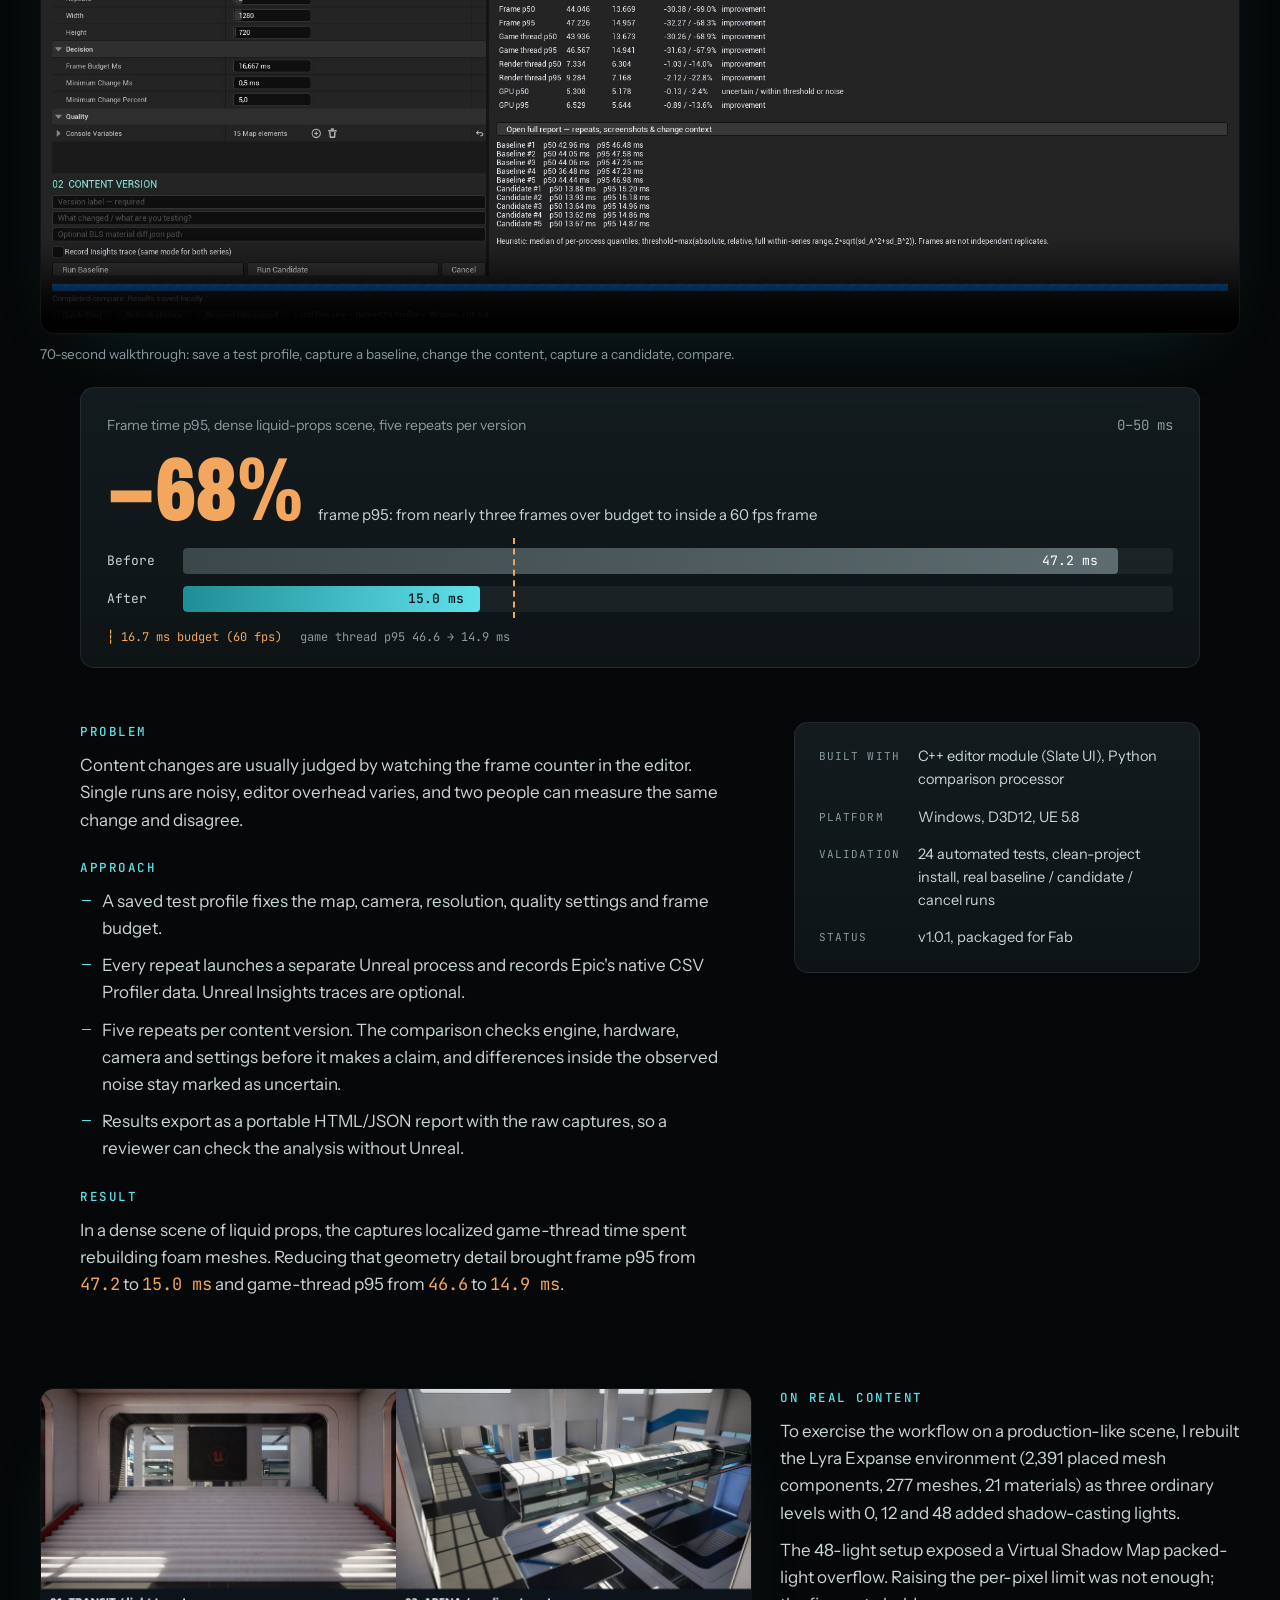
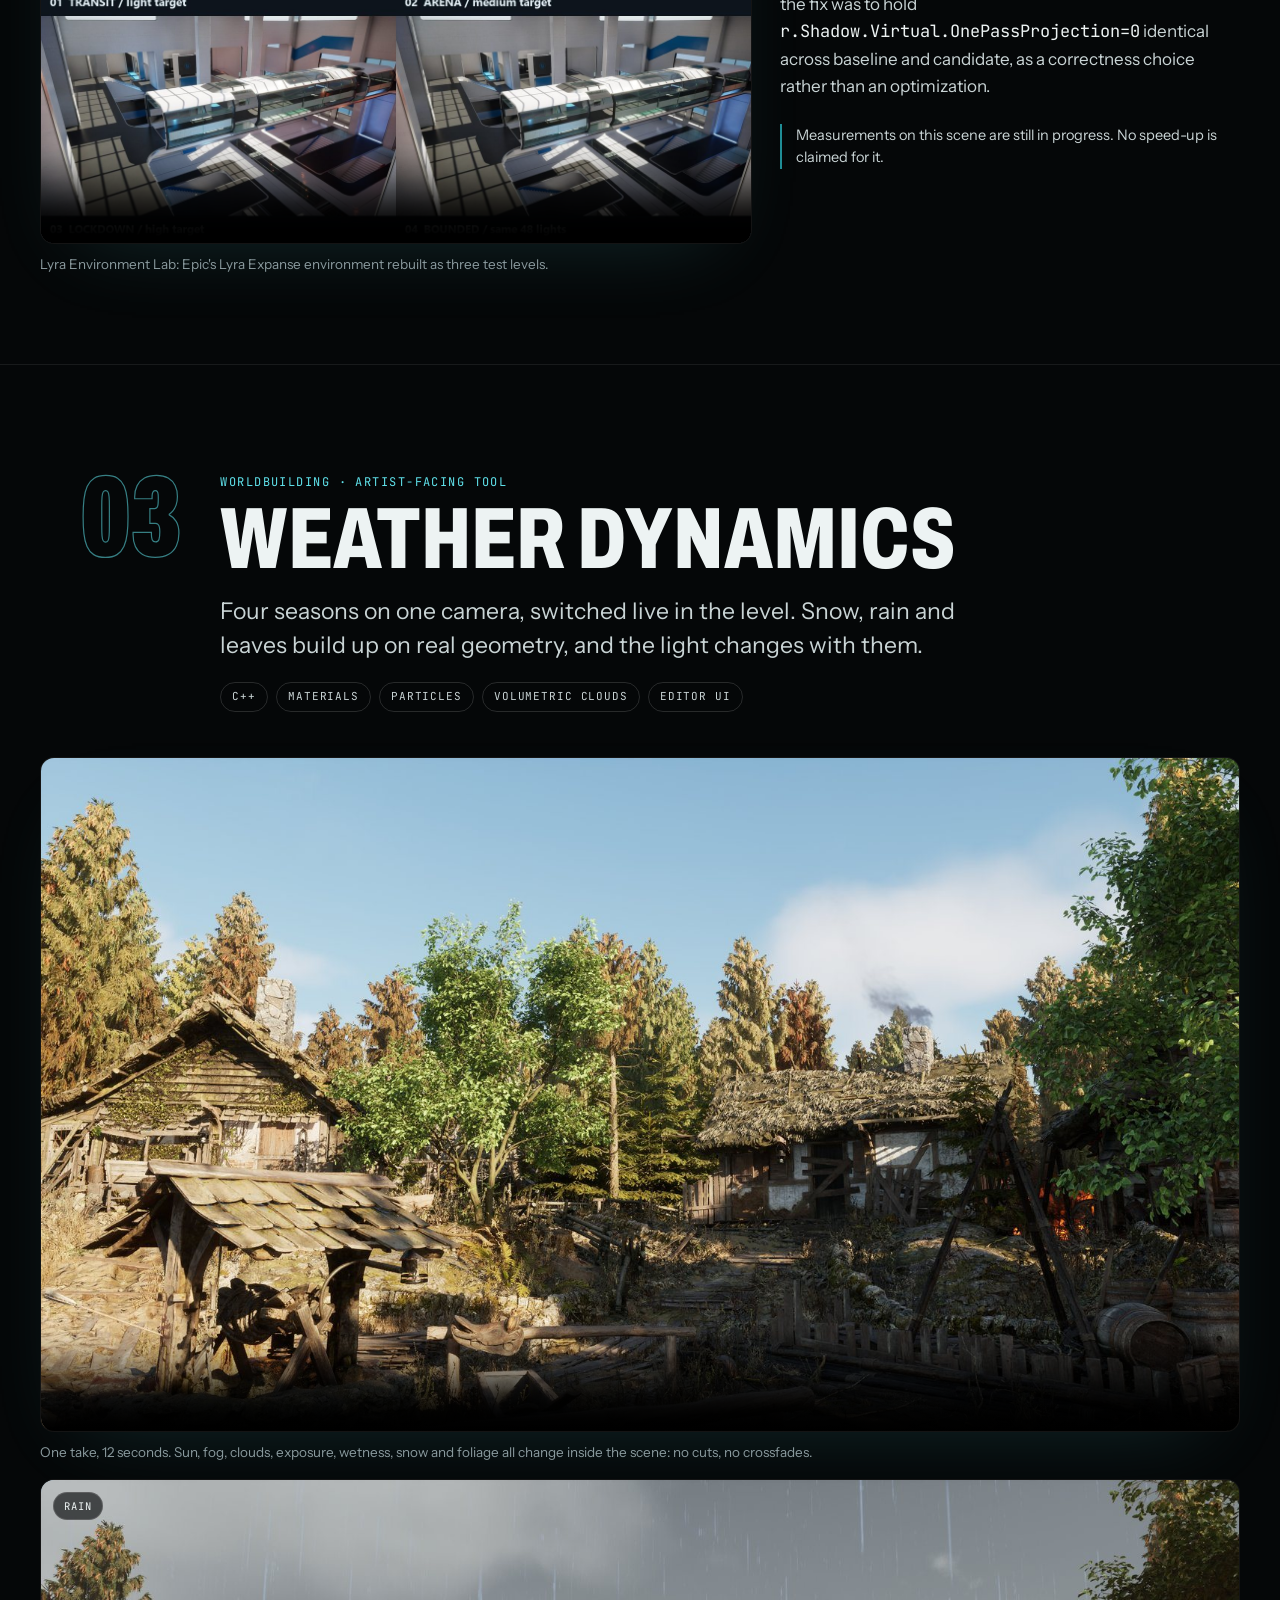
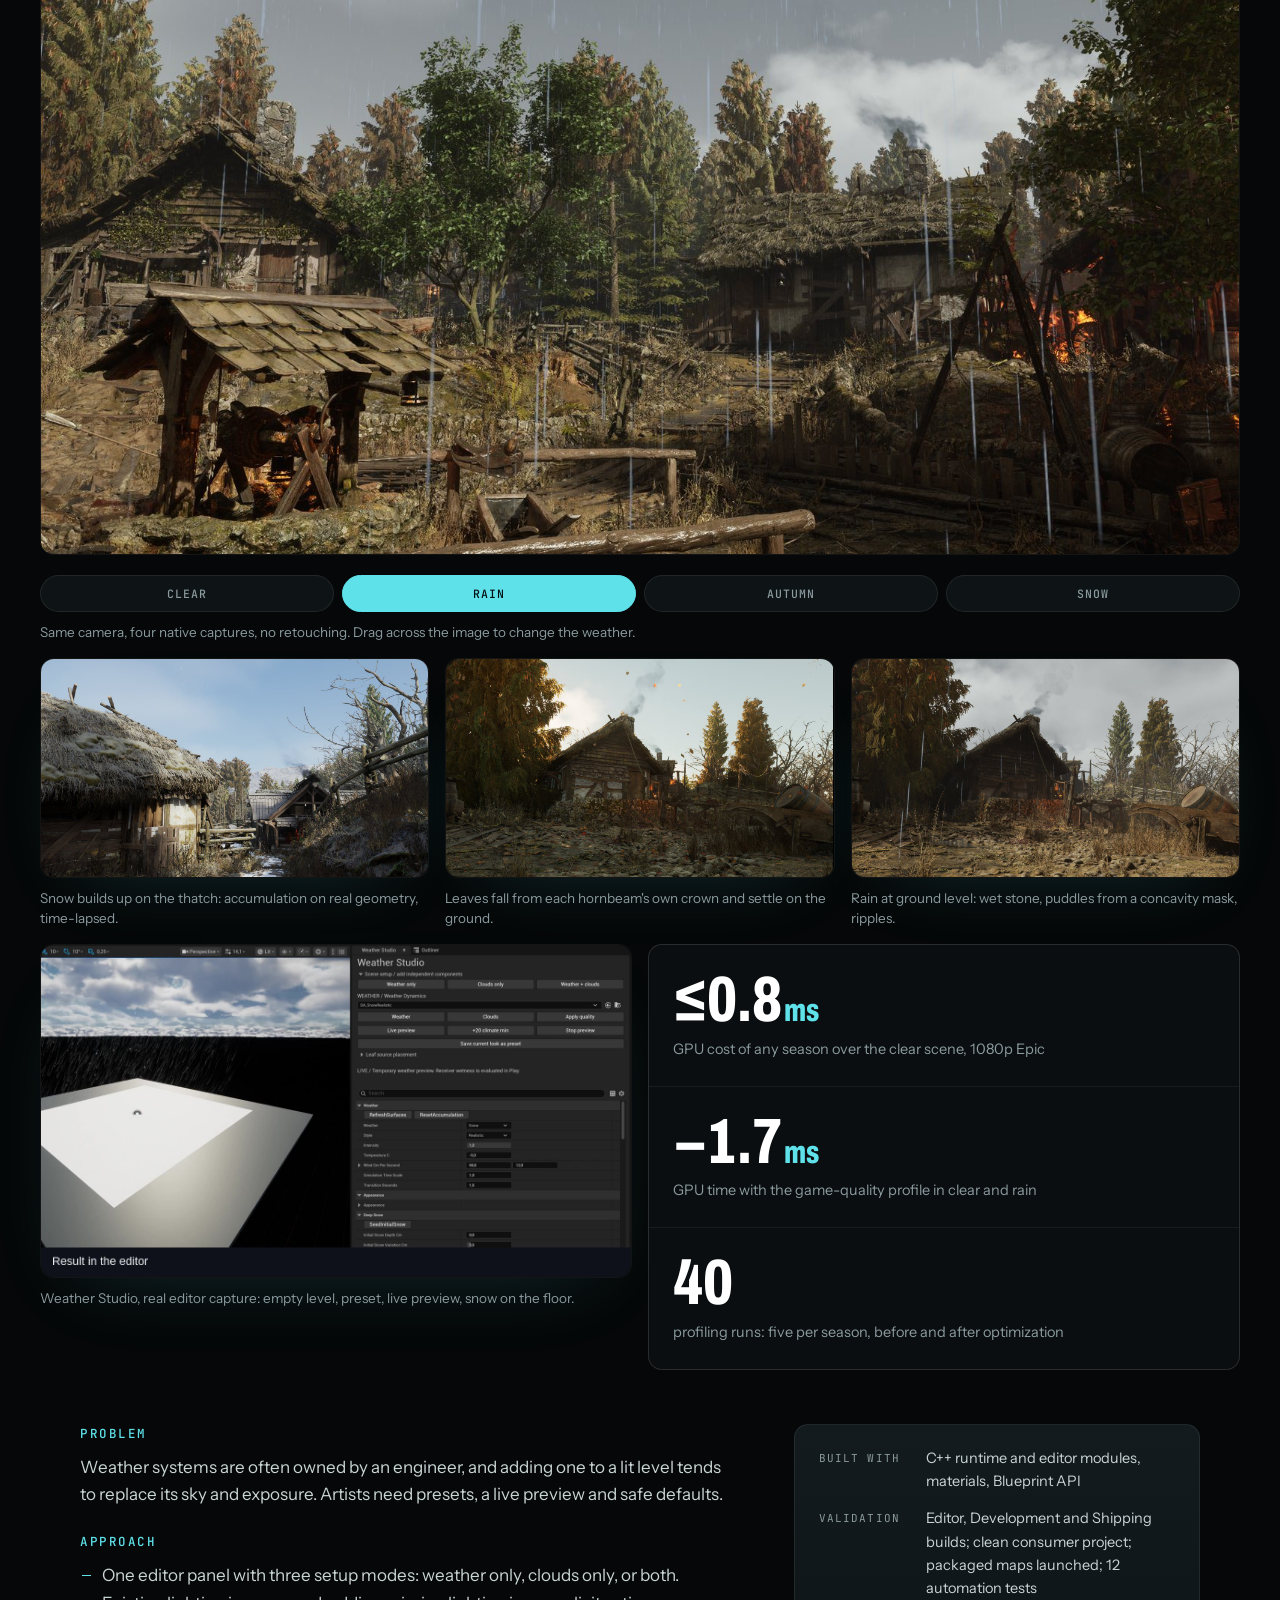
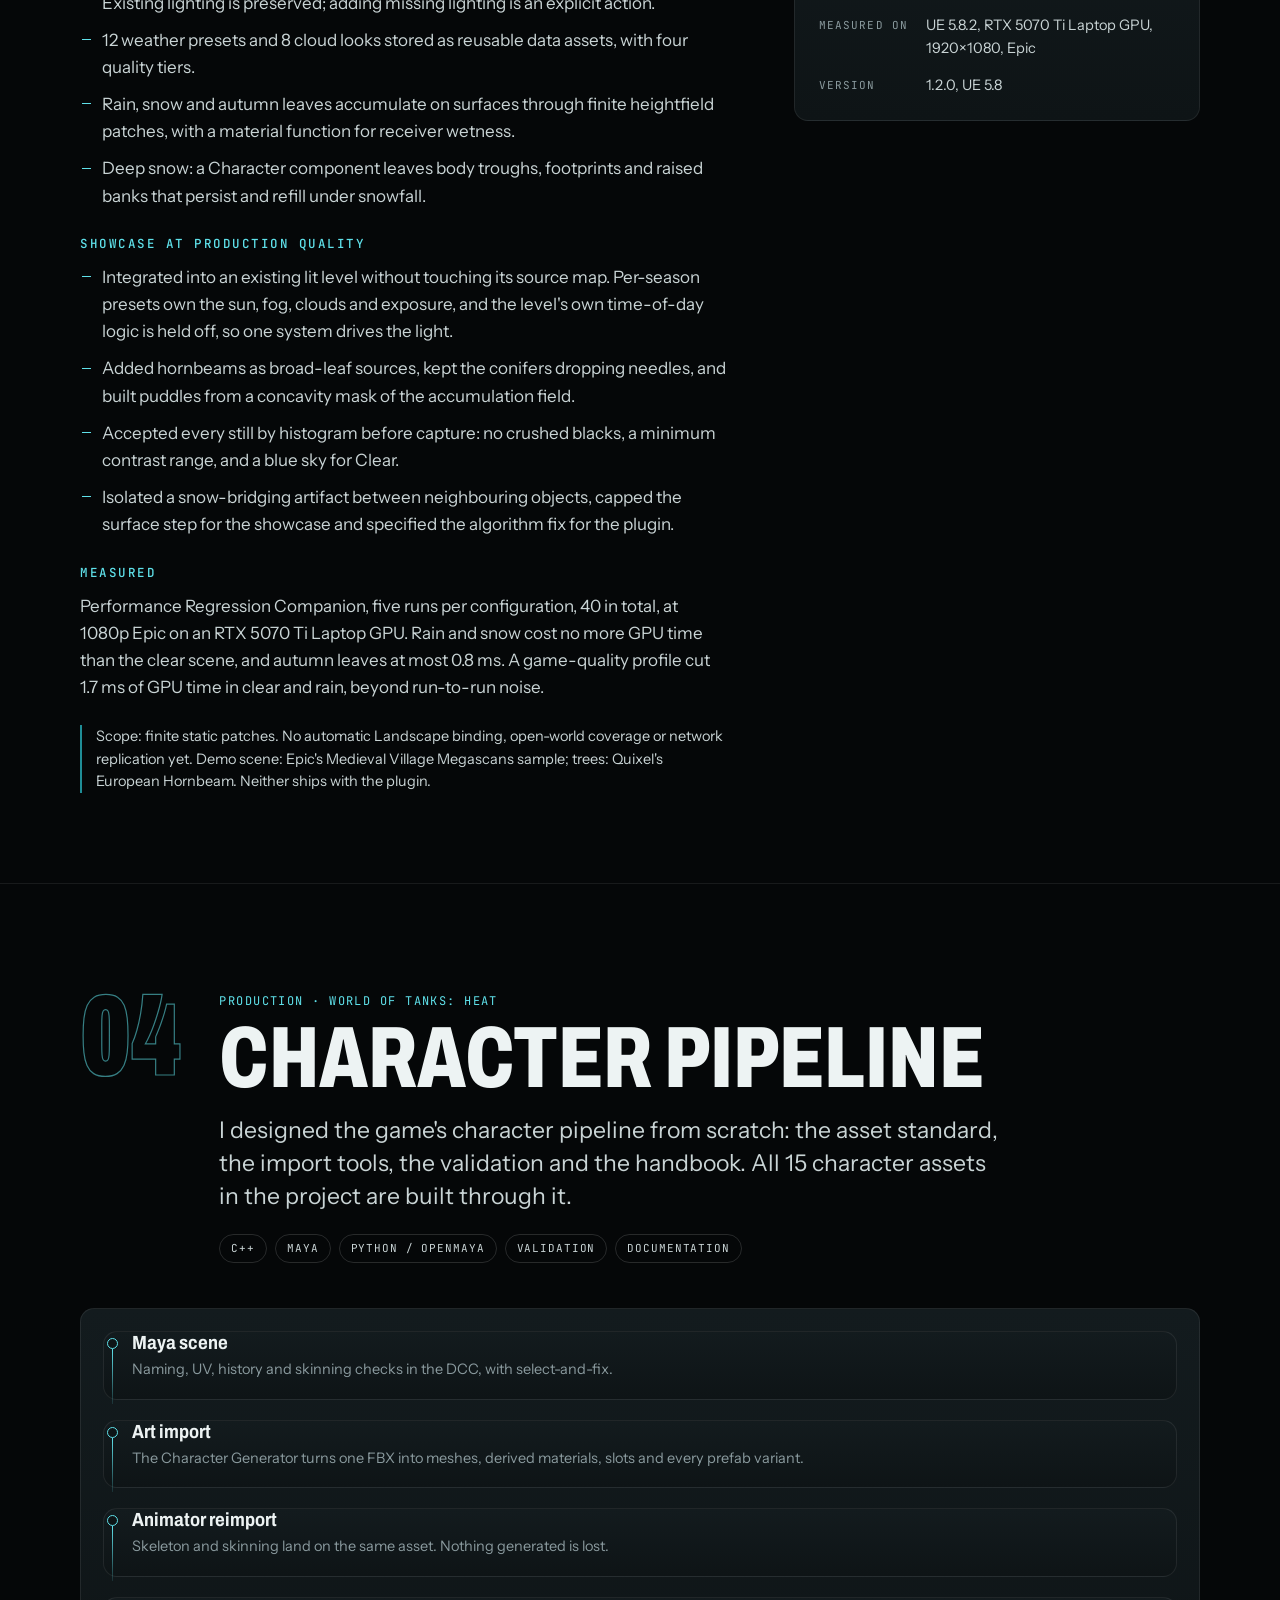
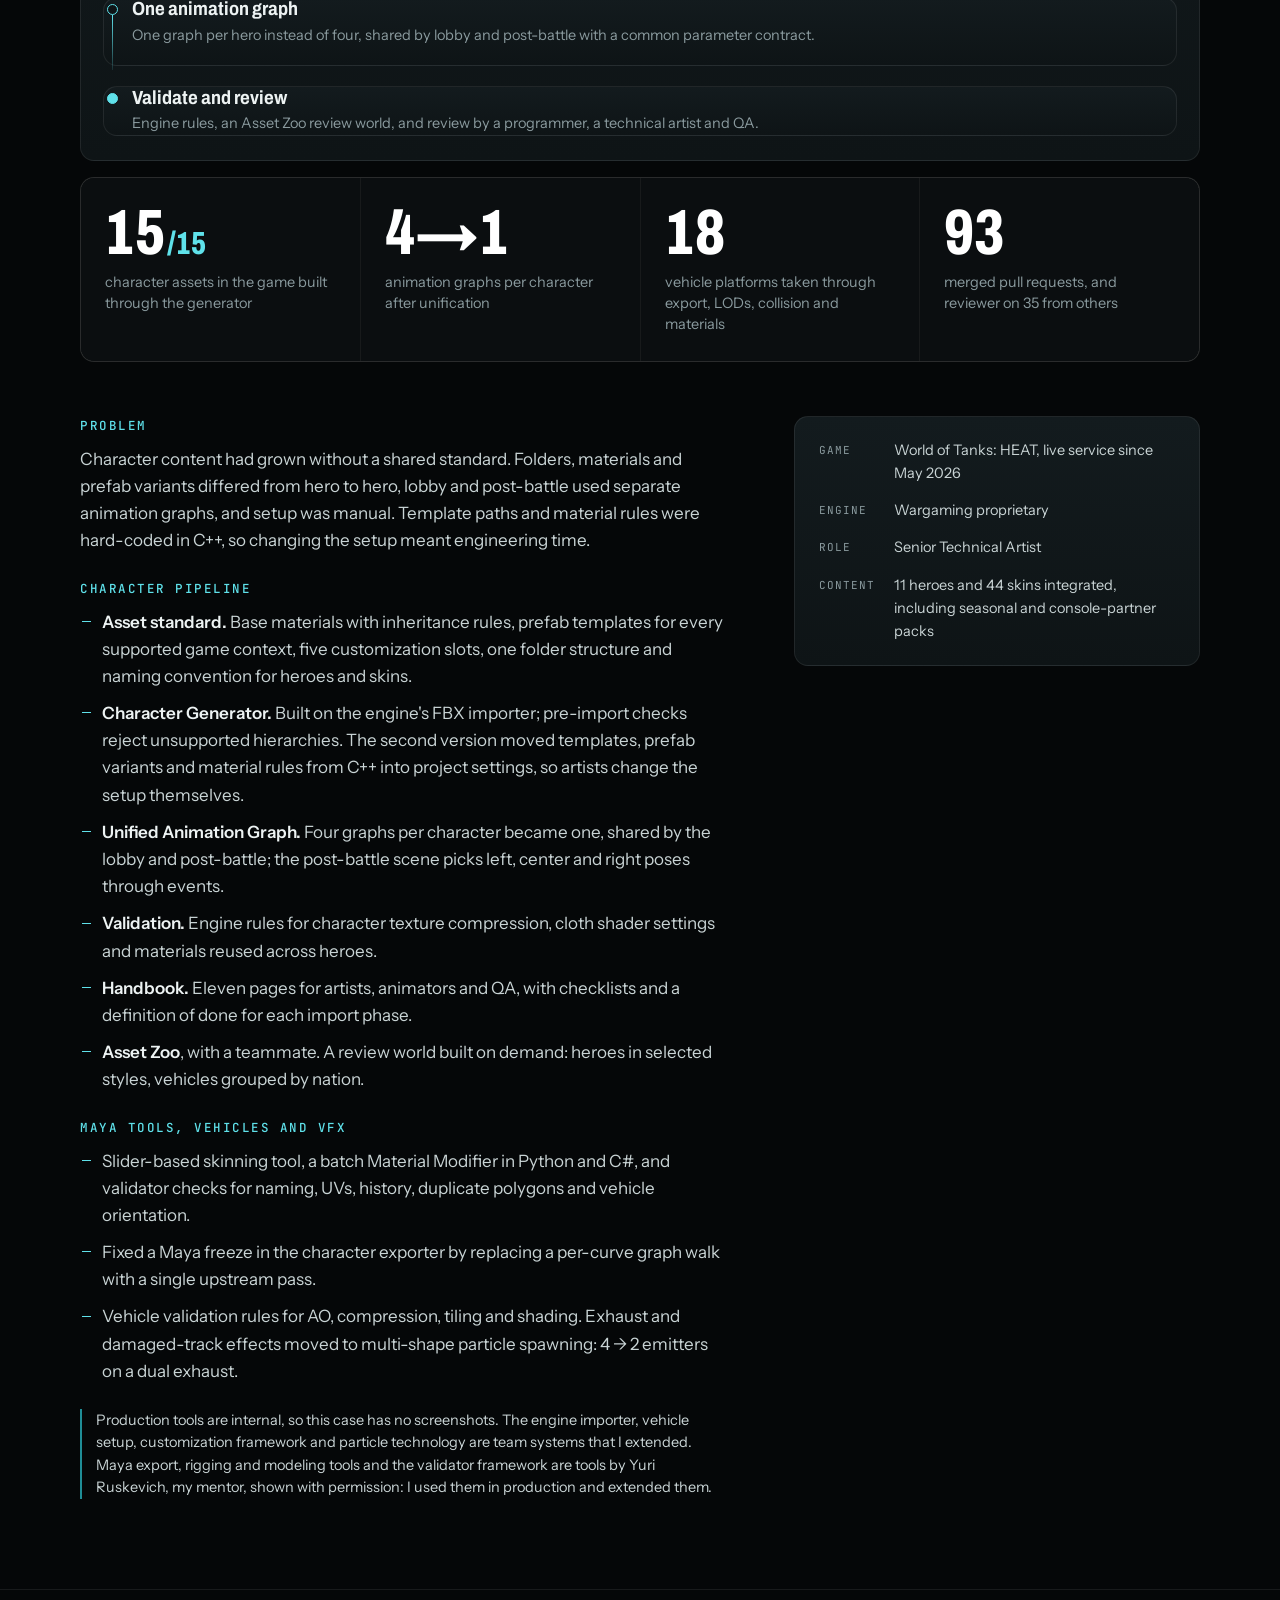
==== commit cfb8fdfd: "Liquid Props 1.1: potions and lab glass instead of drinks" ====
--- a/index.html
+++ b/index.html
@@ -423,7 +423,7 @@
       <a class="card type" href="#pipeline" data-reveal><span class="big" aria-hidden="true">15</span><span class="num">04</span><span class="tag">Production</span><span class="meta"><strong>WoT: HEAT character pipeline</strong><span>Designed from scratch. Every character asset in the game goes through it.</span></span><span class="go" aria-hidden="true">→</span></a>
       <a class="card" href="#bridge" data-reveal><img src="assets/img/card-bridge.jpg" alt="" loading="lazy"><video data-preview src="assets/video/p-bridge.mp4" muted loop playsinline preload="none"></video><span class="num">05</span><span class="tag">Procedural · Maya</span><span class="meta"><strong>Trestle Bridge</strong><span>Draw a path, get a bridge that fits the terrain.</span></span><span class="go" aria-hidden="true">→</span></a>
       <a class="card" href="#shaders" data-reveal><img src="assets/img/card-chars.jpg" alt="" loading="lazy"><video data-preview src="assets/video/p-chars.mp4" muted loop playsinline preload="none"></video><span class="num">06</span><span class="tag">Shaders</span><span class="meta"><strong>Fortnite character materials</strong><span>Effects rebuilt on the original game models.</span></span><span class="go" aria-hidden="true">→</span></a>
-      <a class="card" href="#liquids" data-reveal><img src="assets/img/card-liquid.jpg" alt="" loading="lazy"><video data-preview src="assets/video/p-liquid.mp4" muted loop playsinline preload="none"></video><span class="num">07</span><span class="tag">UE plugin · shaders · physics</span><span class="meta"><strong>Liquid Props</strong><span>Liquid for props: slosh, foam, bubbles, drink and pour.</span></span><span class="go" aria-hidden="true">→</span></a>
+      <a class="card" href="#liquids" data-reveal><img src="assets/img/card-liquid-v11.jpg" alt="" loading="lazy"><video data-preview src="assets/video/p-liquid-v11.mp4" muted loop playsinline preload="none"></video><span class="num">07</span><span class="tag">UE plugin · shaders · physics</span><span class="meta"><strong>Liquid Props</strong><span>Liquid for potions and props: slosh, foam, bubbles, use and refill.</span></span><span class="go" aria-hidden="true">→</span></a>
       <a class="card" href="#tools" data-reveal><img src="assets/img/prc-profile.jpg" alt="" loading="lazy"><span class="num">08</span><span class="tag">Editor tools</span><span class="meta"><strong>Pipeline tools</strong><span>Audits, batch materials, logic export.</span></span><span class="go" aria-hidden="true">→</span></a>
       <a class="card c6 type" href="#game" data-reveal><span class="big" aria-hidden="true">GAS</span><span class="num">09</span><span class="tag">Gameplay · UE5</span><span class="meta"><strong>Death Struggle</strong><span>A top-down action shooter: gameplay, enemy AI and UI in C++ and Blueprints.</span></span><span class="go" aria-hidden="true">→</span></a>
     </div>
@@ -825,18 +825,18 @@
     <div>
       <p class="eyebrow">Unreal Engine 5.8 plugin · C++ · HLSL</p>
       <h2>Liquid Props</h2>
-      <p class="oneliner">Liquid for game props: it sloshes when carried, keeps its volume when tilted, foams, bubbles and can be drunk or poured from Blueprint.</p>
+      <p class="oneliner">Liquid for potions and game props: it sloshes when carried, keeps its volume when tilted, foams, bubbles and can be used up or refilled from Blueprint.</p>
       <ul class="tags"><li>C++</li><li>HLSL</li><li>Thin Translucent</li><li>Foam &amp; bubbles</li><li>Gameplay API</li></ul>
     </div>
   </div>
   <div class="wide media">
     <figure data-reveal>
-      <div class="frame"><video controls preload="none" playsinline poster="assets/img/poster-liquid.jpg" src="assets/video/liquid.mp4"></video></div>
-      <figcaption>Liquid Props 1.0 reel. Rendered with Movie Render Queue from the plugin's runtime simulation; the tavern set uses sample art that is not part of the plugin.</figcaption>
+      <div class="frame"><video controls preload="none" playsinline poster="assets/img/poster-liquid-v11.jpg" src="assets/video/liquid-v11.mp4"></video></div>
+      <figcaption>Liquid Props 1.1 reel, 16 s: a glowing potion rendered with Movie Render Queue from the plugin, then the container shapes and the gameplay API. Labels and diagrams are added for presentation.</figcaption>
     </figure>
     <div class="row3" data-reveal>
       <figure><div class="frame"><img src="assets/img/liquid-foam.jpg" data-full alt="Cola foam at 0, 5 and 15 seconds: full head, first holes, a lace with a ring at the glass" loading="lazy"></div><figcaption>Foam collapse after a shake: the head opens from the centre into a lace and holds longest at the glass.</figcaption></figure>
-      <figure><div class="frame"><img src="assets/img/liquid-lineup.jpg" data-full alt="Wine, cola, beer, sparkling water, still water and a potion on a backlit counter" loading="lazy"></div><figcaption>Six presets at real-world size; colour comes from light absorbed along the path through the liquid.</figcaption></figure>
+      <figure><div class="frame"><img src="assets/img/liquid-presets-v11.jpg" data-full alt="Sparkling water, a violet berry elixir, a green potion and a foaming turquoise potion on a backlit counter" loading="lazy"></div><figcaption>Four presets at real-world size; colour comes from light absorbed along the path through the liquid.</figcaption></figure>
       <figure><div class="frame"><img src="assets/img/liquid-potion.jpg" data-full alt="A glowing green potion in a round flask on a dark counter" loading="lazy"></div><figcaption>Glowing potion with bubble chains; glass edges come from studio strip lights.</figcaption></figure>
     </div>
   </div>
@@ -846,9 +846,9 @@
         <li>The free surface is a plane clipped against the container's inner volume and solved so the liquid keeps its volume under any tilt. Slosh frequency follows the first mode of the real container.</li>
         <li>Glass and liquid use Thin Translucent shading with refraction. The liquid's colour is computed from the light path through it, so thick parts are deep and edges light.</li>
         <li>Foam builds from motion, pouring and carbonation and breaks up into a lace in the material; bubbles rise in chains from nucleation sites and grow as they go.</li>
-        <li>A gameplay API (drink, pour, shake, knock, on-empty event) makes the liquid part of the game, not only decoration. Settled containers sleep.</li>
+        <li>A gameplay API (use, refill, shake, knock, on-empty event) makes the liquid part of the game, not only decoration. Settled containers sleep.</li>
       </ul></div>
-      <div class="block"><h3>From portfolio study to product</h3><p>The first version was a portfolio study at four to five times real size with unlit liquids. Version 1.0 rebuilds the glass, liquid shading and foam, adds real-scale presets and a source-only package that builds cleanly for Fab.</p></div>
+      <div class="block"><h3>From portfolio study to product</h3><p>The first version was a portfolio study at four to five times real size with unlit liquids. Version 1.0 rebuilds the glass, liquid shading and foam, adds real-scale presets and a source-only package that builds cleanly for Fab. Version 1.1 builds the presets around potions and lab glass.</p></div>
       <div class="block"><h3>Connection</h3><p>The <a href="#performance">performance case</a> came from this project: the Companion localized the foam-mesh rebuild that dominated the game thread in a dense scene of these props.</p></div>
       <p class="scope">Scope: containers are surfaces of revolution with a closed volume; no pouring out or fluid simulation. The reel uses a fixed simulation step and is not a frame-rate claim.</p>
     </div>
@@ -856,7 +856,7 @@
       <dt>Built with</dt><dd>C++ runtime module, HLSL materials, Blueprint API</dd>
       <dt>Engine</dt><dd>Unreal Engine 5.8.2, DX12 SM6, Lumen</dd>
       <dt>Artist kit</dt><dd>6 presets, 7 container shapes, 3 example maps</dd>
-      <dt>Status</dt><dd>1.0, Fab release in preparation</dd>
+      <dt>Status</dt><dd>1.1 on Fab</dd>
     </dl>
   </div>
 </section>
@@ -966,7 +966,6 @@
     </div>
     <div class="art-grid">
       <a class="art-tile" href="https://www.artstation.com/artwork/YK0YNP" target="_blank" rel="noopener" data-reveal><img src="https://cdnb.artstation.com/p/assets/images/images/055/329/441/small/timur-sibatov-render-main-camera-001.jpg?1666697390" srcset="https://cdnb.artstation.com/p/assets/images/images/055/329/441/small/timur-sibatov-render-main-camera-001.jpg?1666697390 800w, https://cdnb.artstation.com/p/assets/images/images/055/329/441/medium/timur-sibatov-render-main-camera-001.jpg?1666697390 1600w" sizes="(max-width:560px) 50vw, (max-width:1000px) 33vw, 25vw" alt="“Varyag” hunter knife, prop" loading="lazy" referrerpolicy="no-referrer" onerror="this.closest('a').style.display='none'"><span><strong>“Varyag” hunter knife</strong><em>Prop · 2022</em></span></a>
-      <a class="art-tile" href="https://www.artstation.com/artwork/VgRA2g" target="_blank" rel="noopener" data-reveal><img src="https://cdnb.artstation.com/p/assets/images/images/036/687/535/small/timmy-sib-1-camera-1-001.jpg?1618340830" srcset="https://cdnb.artstation.com/p/assets/images/images/036/687/535/small/timmy-sib-1-camera-1-001.jpg?1618340830 800w, https://cdnb.artstation.com/p/assets/images/images/036/687/535/medium/timmy-sib-1-camera-1-001.jpg?1618340830 1600w" sizes="(max-width:560px) 50vw, (max-width:1000px) 33vw, 25vw" alt="Siberian whiskey barrel, prop" loading="lazy" referrerpolicy="no-referrer" onerror="this.closest('a').style.display='none'"><span><strong>Siberian whiskey barrel</strong><em>Prop · 2021</em></span></a>
       <a class="art-tile" href="https://www.artstation.com/artwork/6bBlWW" target="_blank" rel="noopener" data-reveal><img src="https://cdnb.artstation.com/p/assets/images/images/046/321/839/small/timur-sibatov-1.jpg?1644849440" srcset="https://cdnb.artstation.com/p/assets/images/images/046/321/839/small/timur-sibatov-1.jpg?1644849440 800w, https://cdnb.artstation.com/p/assets/images/images/046/321/839/medium/timur-sibatov-1.jpg?1644849440 1600w" sizes="(max-width:560px) 50vw, (max-width:1000px) 33vw, 25vw" alt="Viking helmet, prop" loading="lazy" referrerpolicy="no-referrer" onerror="this.closest('a').style.display='none'"><span><strong>Viking helmet</strong><em>Prop · 2022</em></span></a>
       <a class="art-tile" href="https://www.artstation.com/artwork/rA1mNE" target="_blank" rel="noopener" data-reveal><img src="https://cdna.artstation.com/p/assets/images/images/036/976/812/small/timmy-sib-1-camera-4.jpg?1619125027" srcset="https://cdna.artstation.com/p/assets/images/images/036/976/812/small/timmy-sib-1-camera-4.jpg?1619125027 800w, https://cdna.artstation.com/p/assets/images/images/036/976/812/medium/timmy-sib-1-camera-4.jpg?1619125027 1600w" sizes="(max-width:560px) 50vw, (max-width:1000px) 33vw, 25vw" alt="Viking shield, prop" loading="lazy" referrerpolicy="no-referrer" onerror="this.closest('a').style.display='none'"><span><strong>Viking shield</strong><em>Prop · 2021</em></span></a>
       <a class="art-tile" href="https://www.artstation.com/artwork/kD68nA" target="_blank" rel="noopener" data-reveal><img src="https://cdnb.artstation.com/p/assets/images/images/038/345/657/small/timmy-sib-1-main-camera-0.jpg?1626702249" srcset="https://cdnb.artstation.com/p/assets/images/images/038/345/657/small/timmy-sib-1-main-camera-0.jpg?1626702249 800w, https://cdnb.artstation.com/p/assets/images/images/038/345/657/medium/timmy-sib-1-main-camera-0.jpg?1626702249 1600w" sizes="(max-width:560px) 50vw, (max-width:1000px) 33vw, 25vw" alt="Space engineer, character" loading="lazy" referrerpolicy="no-referrer" onerror="this.closest('a').style.display='none'"><span><strong>Space engineer</strong><em>Character · 2021</em></span></a>
